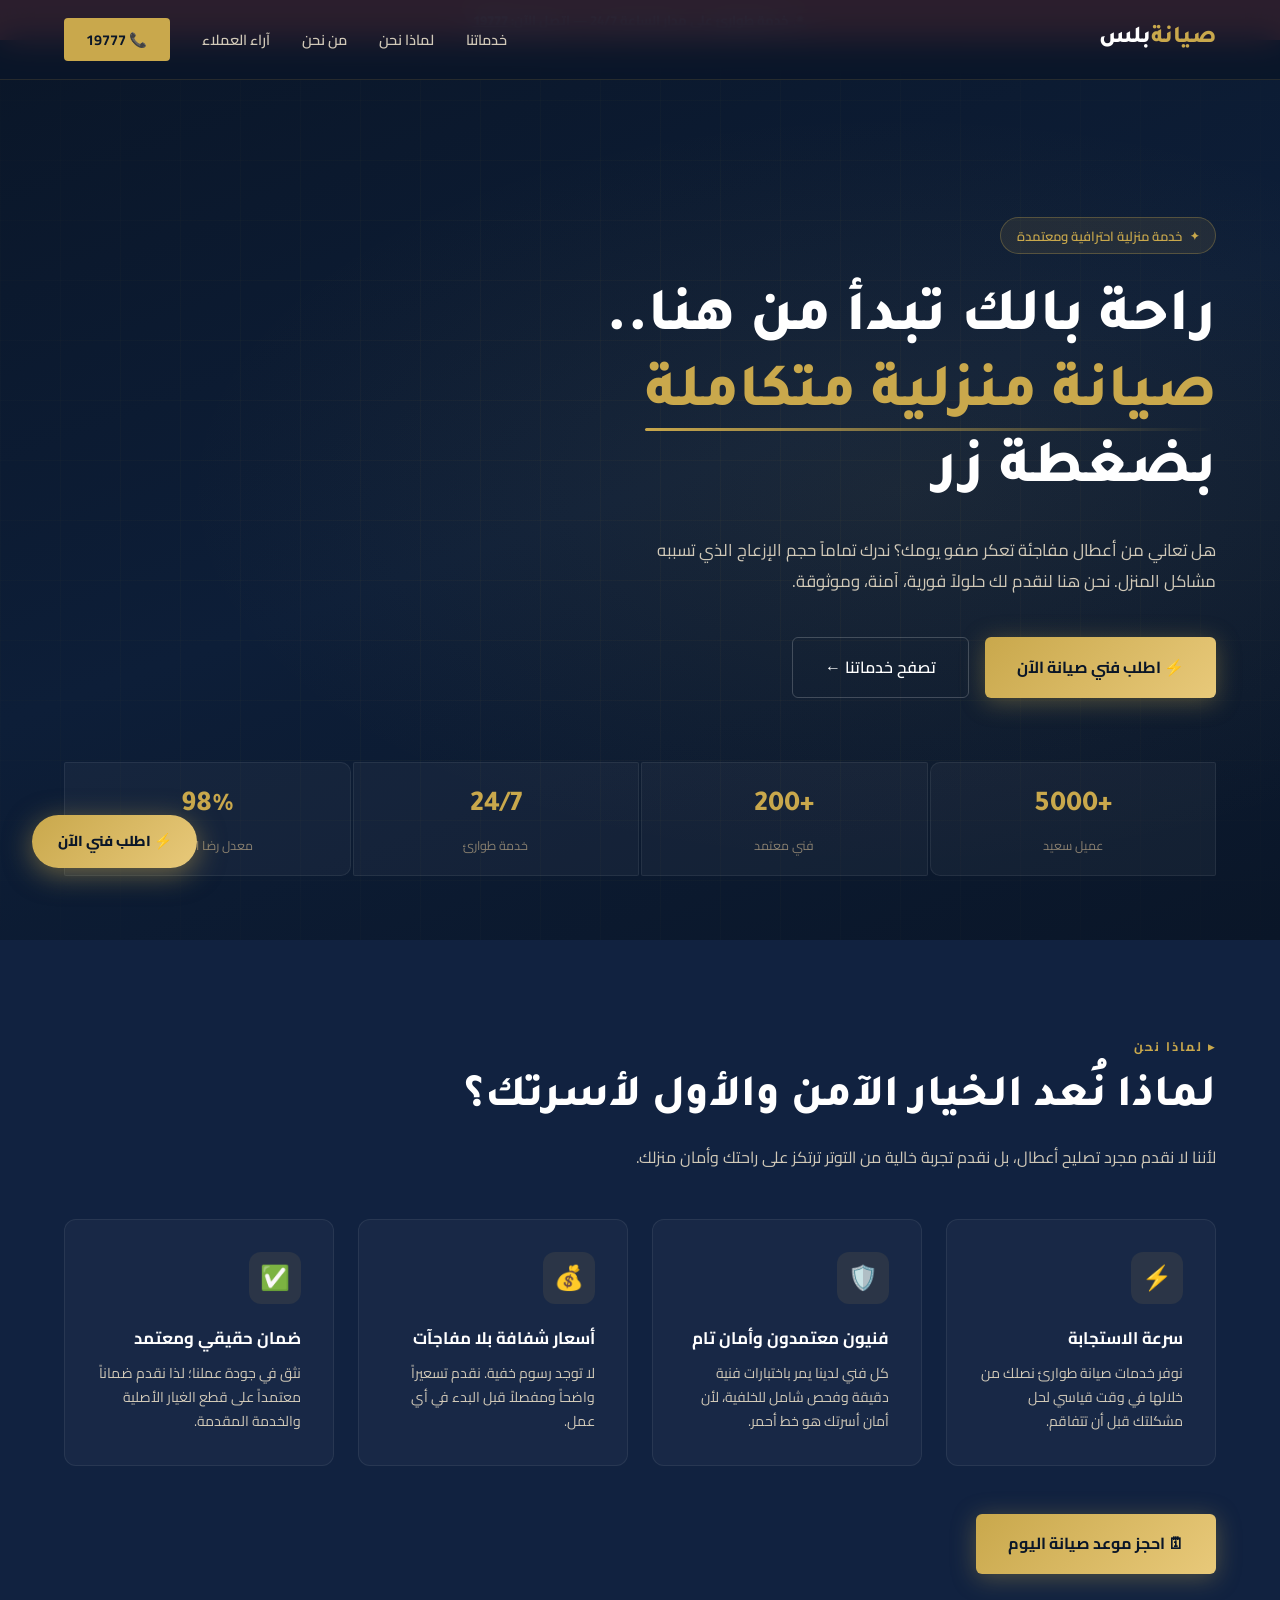
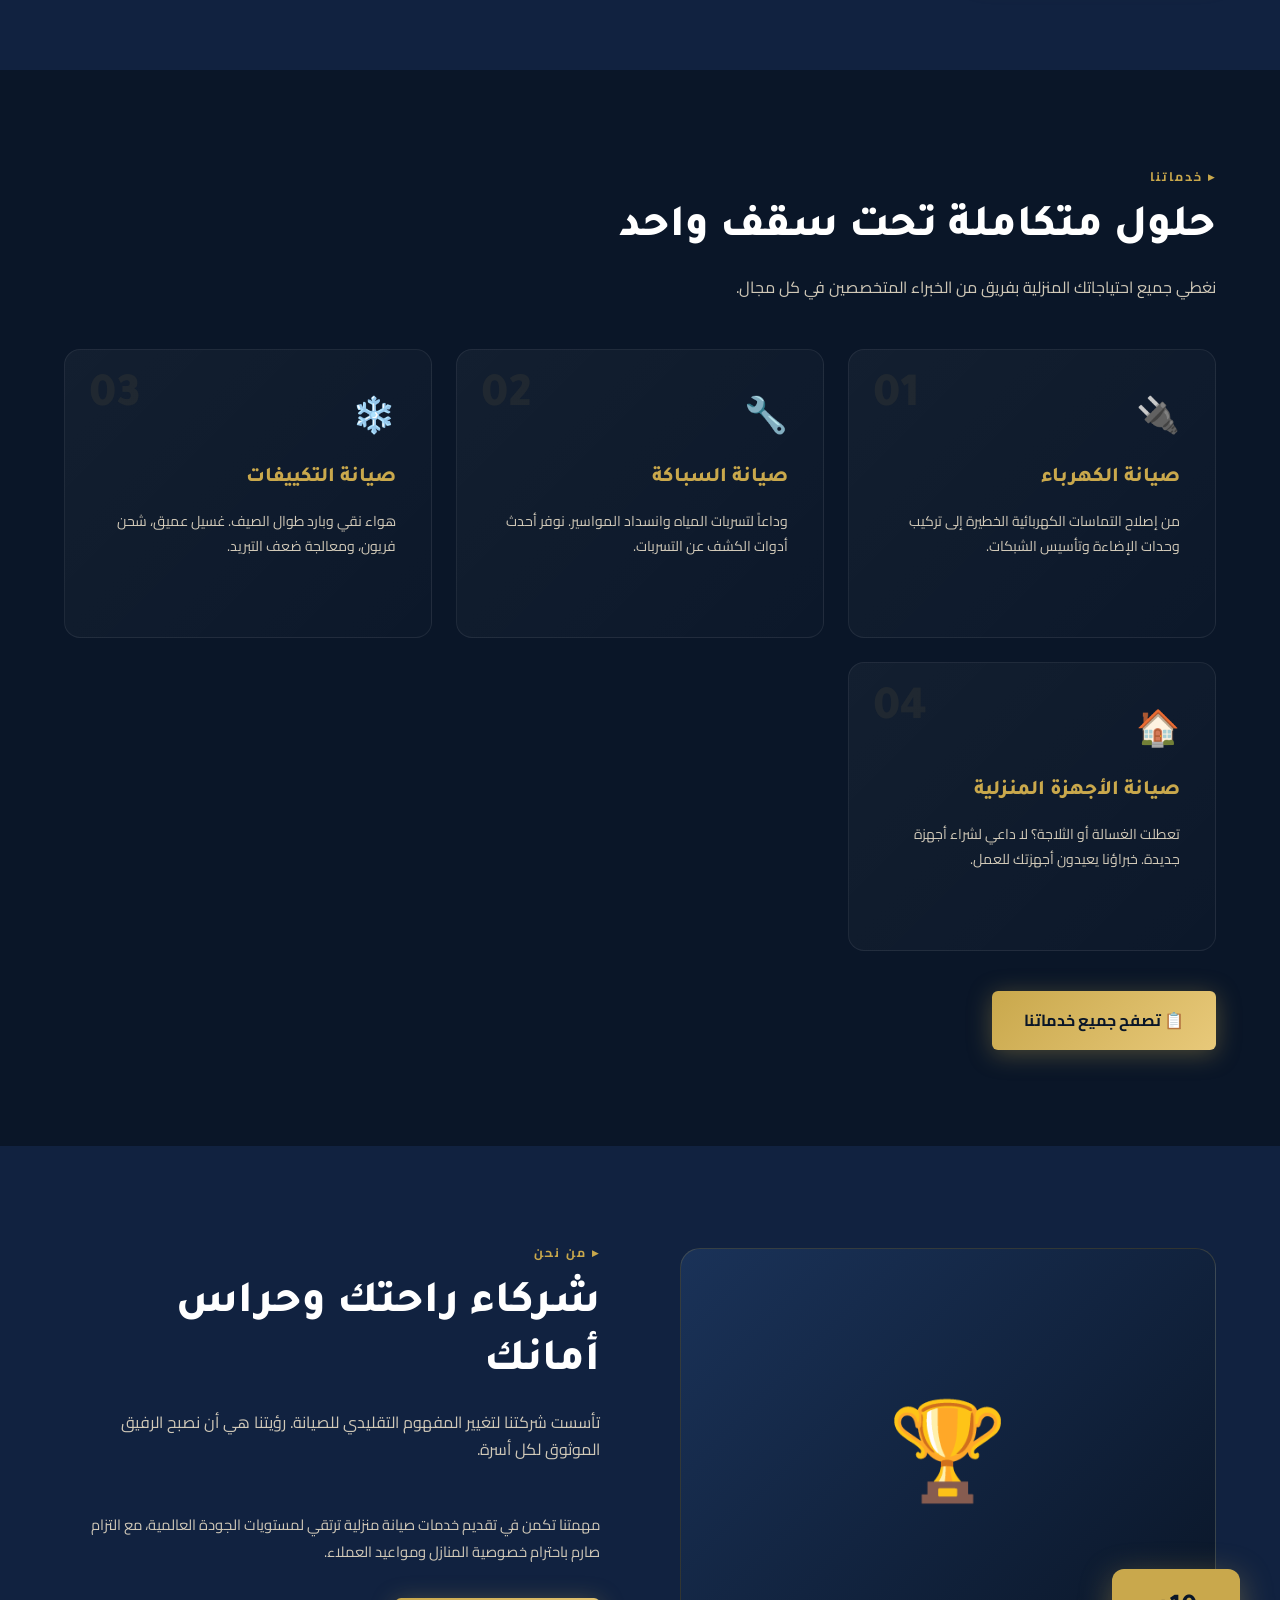
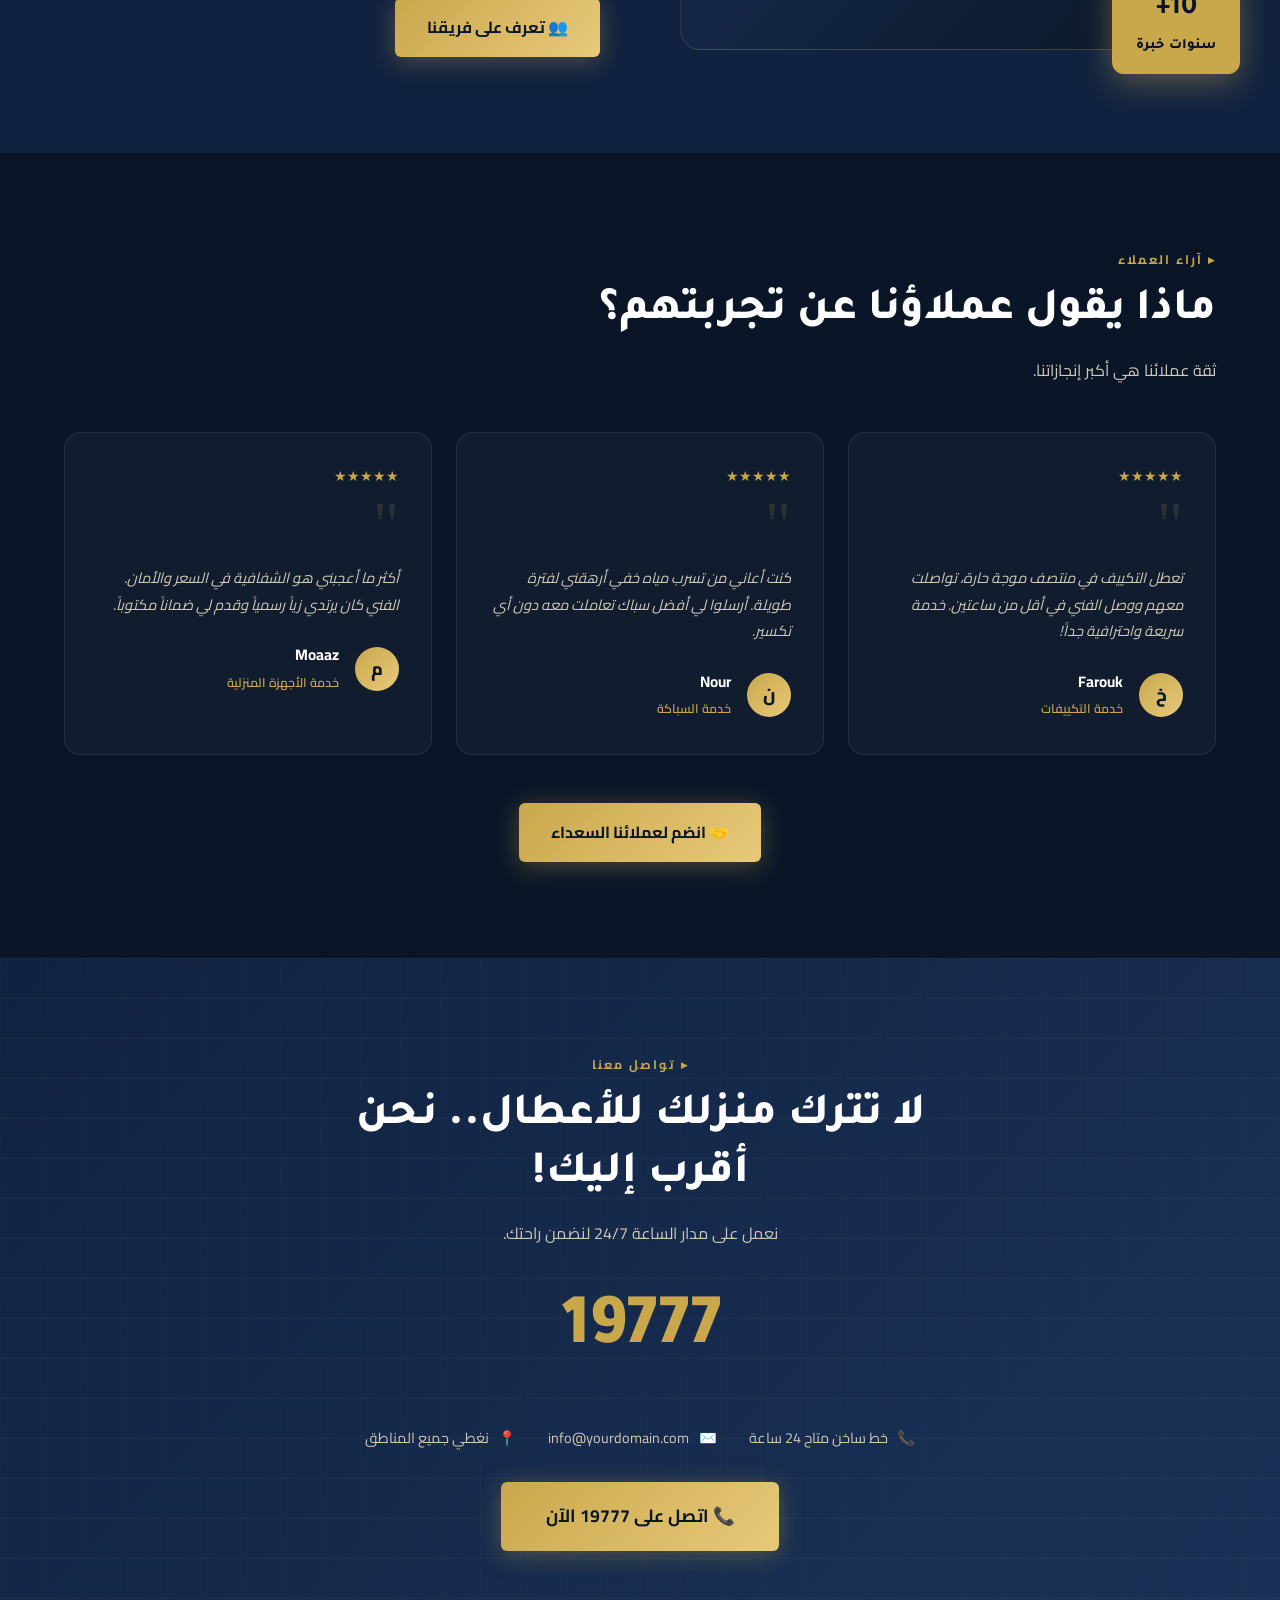
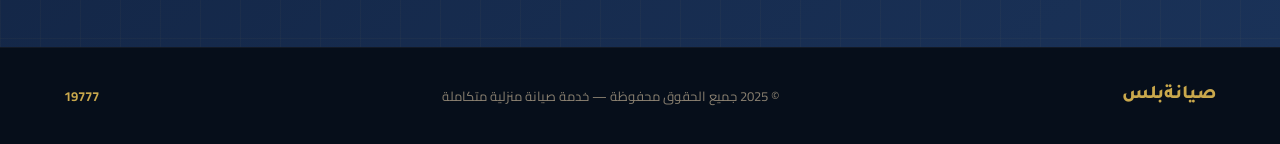
==== index.html @ 4501b855 "Add files via upload" ====
<!DOCTYPE html>
<html lang="ar" dir="rtl">
<head>
  <meta charset="UTF-8" />
  <meta name="viewport" content="width=device-width, initial-scale=1.0" />
  <title>صيانة منزلية متكاملة - راحة بالك تبدأ من هنا</title>
  <meta name="description" content="خدمات صيانة منزلية متكاملة - سباكة، كهرباء، تكييف، أجهزة منزلية." />
  <link rel="preconnect" href="https://fonts.googleapis.com" />
  <link rel="preconnect" href="https://fonts.gstatic.com" crossorigin />
  <link href="https://fonts.googleapis.com/css2?family=Cairo:wght@300;400;600;700;900&family=Tajawal:wght@300;400;500;700;800&display=swap" rel="stylesheet" />
  <link rel="stylesheet" href="style.css" />
</head>
<body>

<div class="emergency-bar">
  🚨 خدمة طوارئ على مدار الساعة 24/7 — اتصل الآن: <a href="tel:19777">19777</a>
</div>

<nav>
  <div class="logo">صيانة<span>بلس</span></div>
  <ul class="nav-links">
    <li><a href="#services">خدماتنا</a></li>
    <li><a href="#why">لماذا نحن</a></li>
    <li><a href="#about">من نحن</a></li>
    <li><a href="#testimonials">آراء العملاء</a></li>
    <li><a href="tel:19777" class="nav-cta">📞 19777</a></li>
  </ul>
</nav>

<section class="hero" id="home">
  <div class="hero-bg"></div>
  <div class="hero-grid"></div>
  <div class="hero-content">
    <div class="hero-badge">خدمة منزلية احترافية ومعتمدة</div>
    <h1>راحة بالك تبدأ من هنا..<br /><em>صيانة منزلية متكاملة</em><br />بضغطة زر</h1>
    <p class="hero-text">هل تعاني من أعطال مفاجئة تعكر صفو يومك؟ ندرك تماماً حجم الإزعاج الذي تسببه مشاكل المنزل. نحن هنا لنقدم لك حلولاً فورية، آمنة، وموثوقة.</p>
    <div class="hero-actions">
      <a href="technicians.html" class="btn-primary">⚡ اطلب فني صيانة الآن</a>
      <a href="#services" class="btn-outline">تصفح خدماتنا ←</a>
    </div>
  </div>
  <div class="hero-stats">
    <div class="stat-card"><div class="stat-num">+5000</div><div class="stat-label">عميل سعيد</div></div>
    <div class="stat-card"><div class="stat-num">+200</div><div class="stat-label">فني معتمد</div></div>
    <div class="stat-card"><div class="stat-num">24/7</div><div class="stat-label">خدمة طوارئ</div></div>
    <div class="stat-card"><div class="stat-num">98%</div><div class="stat-label">معدل رضا العملاء</div></div>
  </div>
</section>

<section class="why-section" id="why">
  <div class="section-tag">▸ لماذا نحن</div>
  <h2>لماذا نُعد الخيار الآمن والأول لأسرتك؟</h2>
  <p class="section-intro">لأننا لا نقدم مجرد تصليح أعطال، بل نقدم تجربة خالية من التوتر ترتكز على راحتك وأمان منزلك.</p>
  <div class="why-grid reveal">
    <div class="why-card"><div class="why-icon">⚡</div><h3>سرعة الاستجابة</h3><p>نوفر خدمات صيانة طوارئ نصلك من خلالها في وقت قياسي لحل مشكلتك قبل أن تتفاقم.</p></div>
    <div class="why-card"><div class="why-icon">🛡️</div><h3>فنيون معتمدون وأمان تام</h3><p>كل فني لدينا يمر باختبارات فنية دقيقة وفحص شامل للخلفية، لأن أمان أسرتك هو خط أحمر.</p></div>
    <div class="why-card"><div class="why-icon">💰</div><h3>أسعار شفافة بلا مفاجآت</h3><p>لا توجد رسوم خفية. نقدم تسعيراً واضحاً ومفصلاً قبل البدء في أي عمل.</p></div>
    <div class="why-card"><div class="why-icon">✅</div><h3>ضمان حقيقي ومعتمد</h3><p>نثق في جودة عملنا؛ لذا نقدم ضماناً معتمداً على قطع الغيار الأصلية والخدمة المقدمة.</p></div>
  </div>
  <div class="why-cta">
    <a href="technicians.html" class="btn-primary">🗓 احجز موعد صيانة اليوم</a>
  </div>
</section>

<section class="services-section" id="services">
  <div class="section-tag">▸ خدماتنا</div>
  <h2>حلول متكاملة تحت سقف واحد</h2>
  <p class="section-intro">نغطي جميع احتياجاتك المنزلية بفريق من الخبراء المتخصصين في كل مجال.</p>
  <div class="services-grid reveal">
    <div class="service-card">
      <span class="service-num">01</span><span class="service-icon">🔌</span>
      <h3>صيانة الكهرباء</h3>
      <p>من إصلاح التماسات الكهربائية الخطيرة إلى تركيب وحدات الإضاءة وتأسيس الشبكات.</p>
      <a href="technicians.html" class="learn-more">اطلب الخدمة ←</a>
    </div>
    <div class="service-card">
      <span class="service-num">02</span><span class="service-icon">🔧</span>
      <h3>صيانة السباكة</h3>
      <p>وداعاً لتسربات المياه وانسداد المواسير. نوفر أحدث أدوات الكشف عن التسربات.</p>
      <a href="technicians.html" class="learn-more">اطلب الخدمة ←</a>
    </div>
    <div class="service-card">
      <span class="service-num">03</span><span class="service-icon">❄️</span>
      <h3>صيانة التكييفات</h3>
      <p>هواء نقي وبارد طوال الصيف. غسيل عميق، شحن فريون، ومعالجة ضعف التبريد.</p>
      <a href="technicians.html" class="learn-more">اطلب الخدمة ←</a>
    </div>
    <div class="service-card">
      <span class="service-num">04</span><span class="service-icon">🏠</span>
      <h3>صيانة الأجهزة المنزلية</h3>
      <p>تعطلت الغسالة أو الثلاجة؟ لا داعي لشراء أجهزة جديدة. خبراؤنا يعيدون أجهزتك للعمل.</p>
      <a href="technicians.html" class="learn-more">اطلب الخدمة ←</a>
    </div>
  </div>
  <div style="margin-top:2.5rem;">
    <a href="technicians.html" class="btn-primary">📋 تصفح جميع خدماتنا</a>
  </div>
</section>

<section class="about-section" id="about">
  <div class="about-visual reveal">
    <div class="about-img-box">🏆</div>
    <div class="about-badge-float"><strong>10+</strong> سنوات خبرة</div>
  </div>
  <div>
    <div class="section-tag">▸ من نحن</div>
    <h2>شركاء راحتك وحراس أمانك</h2>
    <p class="section-intro">تأسست شركتنا لتغيير المفهوم التقليدي للصيانة. رؤيتنا هي أن نصبح الرفيق الموثوق لكل أسرة.</p>
    <p style="color:var(--text-body);font-size:.92rem;line-height:1.85;margin-bottom:2rem;">مهمتنا تكمن في تقديم خدمات صيانة منزلية ترتقي لمستويات الجودة العالمية، مع التزام صارم باحترام خصوصية المنازل ومواعيد العملاء.</p>
    <a href="technicians.html" class="btn-primary">👥 تعرف على فريقنا</a>
  </div>
</section>

<section class="testimonials-section" id="testimonials">
  <div class="section-tag">▸ آراء العملاء</div>
  <h2>ماذا يقول عملاؤنا عن تجربتهم؟</h2>
  <p class="section-intro">ثقة عملائنا هي أكبر إنجازاتنا.</p>
  <div class="testimonials-grid reveal">
    <div class="testimonial-card">
      <div class="stars">★★★★★</div><div class="quote-mark">"</div>
      <p>تعطل التكييف في منتصف موجة حارة، تواصلت معهم ووصل الفني في أقل من ساعتين. خدمة سريعة واحترافية جداً!</p>
      <div class="testimonial-author"><div class="author-avatar">خ</div><div class="author-info"><h4>Farouk</h4><span>خدمة التكييفات</span></div></div>
    </div>
    <div class="testimonial-card">
      <div class="stars">★★★★★</div><div class="quote-mark">"</div>
      <p>كنت أعاني من تسرب مياه خفي أرهقني لفترة طويلة. أرسلوا لي أفضل سباك تعاملت معه دون أي تكسير.</p>
      <div class="testimonial-author"><div class="author-avatar">ن</div><div class="author-info"><h4>Nour</h4><span>خدمة السباكة</span></div></div>
    </div>
    <div class="testimonial-card">
      <div class="stars">★★★★★</div><div class="quote-mark">"</div>
      <p>أكثر ما أعجبني هو الشفافية في السعر والأمان. الفني كان يرتدي زياً رسمياً وقدم لي ضماناً مكتوباً.</p>
      <div class="testimonial-author"><div class="author-avatar">م</div><div class="author-info"><h4>Moaaz</h4><span>خدمة الأجهزة المنزلية</span></div></div>
    </div>
  </div>
  <div style="margin-top:3rem;text-align:center;">
    <a href="technicians.html" class="btn-primary">🤝 انضم لعملائنا السعداء</a>
  </div>
</section>

<section class="contact-section" id="contact">
  <div class="contact-inner">
    <div class="section-tag" style="text-align:center;">▸ تواصل معنا</div>
    <h2>لا تترك منزلك للأعطال.. نحن أقرب إليك!</h2>
    <p class="section-intro" style="margin:0 auto 1rem;text-align:center;">نعمل على مدار الساعة 24/7 لنضمن راحتك.</p>
    <a href="tel:19777" class="contact-num">19777</a>
    <div class="contact-info">
      <div class="contact-item"><span>📞</span><span>خط ساخن متاح 24 ساعة</span></div>
      <div class="contact-item"><span>✉️</span><span>info@yourdomain.com</span></div>
      <div class="contact-item"><span>📍</span><span>نغطي جميع المناطق</span></div>
    </div>
    <a href="tel:19777" class="btn-primary" style="font-size:1.1rem;padding:1.2rem 2.8rem;">📞 اتصل على 19777 الآن</a>
  </div>
</section>

<footer>
  <div class="footer-logo">صيانةبلس</div>
  <p>© 2025 جميع الحقوق محفوظة — خدمة صيانة منزلية متكاملة</p>
  <p style="color:var(--gold);font-weight:700;">19777</p>
</footer>

<a href="technicians.html" class="floating-cta">⚡ اطلب فني الآن</a>

<script src="script.js"></script>
</body>
</html>
---- style.css ----
*, *::before, *::after { box-sizing: border-box; margin: 0; padding: 0; }

:root {
  --navy: #0a1628;
  --navy-mid: #112240;
  --navy-light: #1a3258;
  --gold: #c9a84c;
  --gold-light: #e8c97a;
  --white: #ffffff;
  --text-body: #d1c9b8;
  --text-muted: #8a8070;
  --danger: #e8534a;
}

html { scroll-behavior: smooth; }

body {
  font-family: 'Cairo', sans-serif;
  background: var(--navy);
  color: var(--white);
  overflow-x: hidden;
  line-height: 1.7;
}

/* ── EMERGENCY BAR ── */
.emergency-bar {
  background: var(--danger);
  text-align: center;
  padding: 0.55rem 1rem;
  font-size: 0.82rem;
  font-weight: 700;
  color: var(--white);
}
.emergency-bar a { color: var(--white); font-weight: 900; }

/* ── NAVBAR ── */
nav {
  position: fixed; top: 0; right: 0; left: 0; z-index: 100;
  display: flex; align-items: center; justify-content: space-between;
  padding: 1.2rem 5%;
  background: rgba(10,22,40,0.85);
  backdrop-filter: blur(16px);
  border-bottom: 1px solid rgba(201,168,76,0.15);
}
.logo { font-family: 'Tajawal', sans-serif; font-size: 1.5rem; font-weight: 800; color: var(--gold); }
.logo span { color: var(--white); }
.nav-links { display: flex; gap: 2rem; list-style: none; }
.nav-links a { color: var(--text-body); text-decoration: none; font-size: 0.9rem; font-weight: 600; transition: color 0.3s; }
.nav-links a:hover { color: var(--gold); }
.nav-cta { background: var(--gold); color: var(--navy) !important; padding: 0.5rem 1.4rem; border-radius: 4px; font-weight: 700 !important; }
.nav-cta:hover { background: var(--gold-light) !important; }

/* ── HERO ── */
.hero {
  min-height: 100vh;
  display: flex; align-items: center;
  position: relative;
  padding: 8rem 5% 12rem;
  overflow: hidden;
}
.hero-bg {
  position: absolute; inset: 0;
  background: radial-gradient(ellipse 80% 60% at 70% 50%, rgba(201,168,76,0.08) 0%, transparent 70%),
              linear-gradient(160deg, #0a1628 0%, #0d1e38 50%, #0a1628 100%);
}
.hero-grid {
  position: absolute; inset: 0;
  background-image: linear-gradient(rgba(201,168,76,0.04) 1px, transparent 1px),
                    linear-gradient(90deg, rgba(201,168,76,0.04) 1px, transparent 1px);
  background-size: 60px 60px;
  mask-image: radial-gradient(ellipse 80% 80% at 50% 50%, black 30%, transparent 100%);
}
.hero-content { position: relative; z-index: 2; max-width: 700px; }
.hero-badge {
  display: inline-flex; align-items: center; gap: 0.5rem;
  background: rgba(201,168,76,0.1); border: 1px solid rgba(201,168,76,0.3);
  border-radius: 100px; padding: 0.4rem 1rem;
  font-size: 0.82rem; color: var(--gold); font-weight: 600;
  margin-bottom: 1.8rem; animation: fadeUp 0.6s ease both;
}
.hero-badge::before { content: '✦'; font-size: 0.7rem; }
h1 {
  font-family: 'Tajawal', sans-serif;
  font-size: clamp(2.2rem, 5vw, 3.8rem);
  font-weight: 800; line-height: 1.25;
  margin-bottom: 1.5rem;
  animation: fadeUp 0.6s 0.1s ease both;
}
h1 em { font-style: normal; color: var(--gold); position: relative; }
h1 em::after {
  content: ''; position: absolute; bottom: -4px; right: 0; left: 0;
  height: 3px; background: linear-gradient(90deg, var(--gold), transparent); border-radius: 2px;
}
.hero-text {
  font-size: 1.05rem; color: var(--text-body); line-height: 1.85;
  max-width: 580px; margin-bottom: 2.5rem;
  animation: fadeUp 0.6s 0.2s ease both;
}
.hero-actions { display: flex; gap: 1rem; flex-wrap: wrap; animation: fadeUp 0.6s 0.3s ease both; }

/* ── BUTTONS ── */
.btn-primary {
  background: linear-gradient(135deg, var(--gold), var(--gold-light));
  color: var(--navy); border: none; border-radius: 6px;
  padding: 1rem 2rem; font-family: 'Cairo', sans-serif;
  font-size: 1rem; font-weight: 700; cursor: pointer; text-decoration: none;
  display: inline-flex; align-items: center; gap: 0.5rem;
  transition: transform 0.25s, box-shadow 0.25s;
  box-shadow: 0 4px 24px rgba(201,168,76,0.35);
}
.btn-primary:hover { transform: translateY(-3px); box-shadow: 0 8px 32px rgba(201,168,76,0.5); }
.btn-outline {
  background: transparent; color: var(--white);
  border: 1px solid rgba(255,255,255,0.2); border-radius: 6px;
  padding: 1rem 2rem; font-family: 'Cairo', sans-serif;
  font-size: 1rem; font-weight: 600; cursor: pointer; text-decoration: none;
  display: inline-flex; align-items: center; gap: 0.5rem;
  transition: border-color 0.25s, background 0.25s;
}
.btn-outline:hover { border-color: var(--gold); background: rgba(201,168,76,0.08); }

/* ── HERO STATS ── */
.hero-stats {
  position: absolute; bottom: 4rem; left: 5%; right: 5%;
  display: flex; gap: 2px; z-index: 2;
  animation: fadeUp 0.6s 0.5s ease both;
}
.stat-card {
  flex: 1; padding: 1.2rem 1.5rem;
  background: rgba(255,255,255,0.04);
  border: 1px solid rgba(255,255,255,0.07);
  border-radius: 2px; text-align: center;
}
.stat-card:first-child { border-radius: 10px 2px 2px 10px; }
.stat-card:last-child  { border-radius: 2px 10px 10px 2px; }
.stat-num { font-family: 'Tajawal', sans-serif; font-size: 1.8rem; font-weight: 800; color: var(--gold); }
.stat-label { font-size: 0.78rem; color: var(--text-muted); margin-top: 0.2rem; }

/* ── SECTIONS BASE ── */
section { padding: 6rem 5%; }
.section-tag { font-size: 0.78rem; letter-spacing: 2px; text-transform: uppercase; color: var(--gold); font-weight: 700; margin-bottom: 0.8rem; }
h2 { font-family: 'Tajawal', sans-serif; font-size: clamp(1.8rem, 3.5vw, 2.8rem); font-weight: 800; line-height: 1.3; margin-bottom: 1rem; }
.section-intro { color: var(--text-body); font-size: 1rem; max-width: 600px; margin-bottom: 3rem; }

/* ── WHY US ── */
.why-section { background: var(--navy-mid); }
.why-grid { display: grid; grid-template-columns: repeat(auto-fit, minmax(260px, 1fr)); gap: 1.5rem; margin-top: 3rem; }
.why-card {
  background: rgba(255,255,255,0.03); border: 1px solid rgba(255,255,255,0.07);
  border-radius: 12px; padding: 2rem; position: relative; overflow: hidden;
  transition: border-color 0.3s, transform 0.3s;
}
.why-card::before { content: ''; position: absolute; top: 0; right: 0; width: 3px; height: 0; background: var(--gold); transition: height 0.4s ease; }
.why-card:hover { border-color: rgba(201,168,76,0.3); transform: translateY(-4px); }
.why-card:hover::before { height: 100%; }
.why-icon { width: 52px; height: 52px; background: rgba(201,168,76,0.1); border-radius: 12px; display: flex; align-items: center; justify-content: center; font-size: 1.5rem; margin-bottom: 1.2rem; }
.why-card h3 { font-size: 1.05rem; font-weight: 700; margin-bottom: 0.6rem; }
.why-card p { font-size: 0.88rem; color: var(--text-body); line-height: 1.7; }
.why-cta { margin-top: 3rem; }

/* ── SERVICES ── */
.services-section { background: var(--navy); }
.services-grid { display: grid; grid-template-columns: repeat(auto-fit, minmax(280px, 1fr)); gap: 1.5rem; margin-top: 3rem; }
.service-card {
  background: linear-gradient(135deg, rgba(255,255,255,0.04), rgba(255,255,255,0.01));
  border: 1px solid rgba(255,255,255,0.07); border-radius: 16px; padding: 2.2rem;
  position: relative; overflow: hidden; transition: transform 0.3s, box-shadow 0.3s;
}
.service-card:hover { transform: translateY(-6px); box-shadow: 0 20px 60px rgba(0,0,0,0.4); }
.service-num { position: absolute; top: 1.5rem; left: 1.5rem; font-family: 'Tajawal', sans-serif; font-size: 3rem; font-weight: 900; color: rgba(201,168,76,0.08); line-height: 1; }
.service-icon { font-size: 2.2rem; margin-bottom: 1rem; display: block; }
.service-card h3 { font-family: 'Tajawal', sans-serif; font-size: 1.3rem; font-weight: 800; color: var(--gold); margin-bottom: 0.8rem; }
.service-card p { font-size: 0.88rem; color: var(--text-body); line-height: 1.75; }
.learn-more { display: inline-flex; align-items: center; gap: 0.3rem; margin-top: 1.2rem; font-size: 0.82rem; color: var(--gold); font-weight: 700; text-decoration: none; opacity: 0; transform: translateX(10px); transition: opacity 0.3s, transform 0.3s; }
.service-card:hover .learn-more { opacity: 1; transform: translateX(0); }

/* ── ABOUT ── */
.about-section { background: var(--navy-mid); display: grid; grid-template-columns: 1fr 1fr; gap: 5rem; align-items: center; }
.about-visual { position: relative; }
.about-img-box { width: 100%; aspect-ratio: 4/3; background: linear-gradient(135deg, var(--navy-light), var(--navy)); border-radius: 20px; border: 1px solid rgba(201,168,76,0.2); display: flex; align-items: center; justify-content: center; font-size: 6rem; position: relative; overflow: hidden; }
.about-badge-float { position: absolute; bottom: -1.5rem; right: -1.5rem; background: var(--gold); color: var(--navy); border-radius: 12px; padding: 1rem 1.5rem; font-family: 'Tajawal', sans-serif; font-size: 0.9rem; font-weight: 800; box-shadow: 0 8px 32px rgba(201,168,76,0.4); text-align: center; }
.about-badge-float strong { font-size: 1.8rem; display: block; }

/* ── TESTIMONIALS ── */
.testimonials-section { background: var(--navy); }
.testimonials-grid { display: grid; grid-template-columns: repeat(auto-fit, minmax(300px, 1fr)); gap: 1.5rem; margin-top: 3rem; }
.testimonial-card { background: rgba(255,255,255,0.03); border: 1px solid rgba(255,255,255,0.08); border-radius: 16px; padding: 2rem; transition: border-color 0.3s; }
.testimonial-card:hover { border-color: rgba(201,168,76,0.25); }
.quote-mark { font-size: 4rem; line-height: 1; color: rgba(201,168,76,0.15); font-family: Georgia, serif; margin-bottom: 0.5rem; }
.testimonial-card p { font-size: 0.92rem; color: var(--text-body); line-height: 1.8; margin-bottom: 1.5rem; font-style: italic; }
.testimonial-author { display: flex; align-items: center; gap: 1rem; }
.author-avatar { width: 44px; height: 44px; background: linear-gradient(135deg, var(--gold), var(--gold-light)); border-radius: 50%; display: flex; align-items: center; justify-content: center; font-weight: 800; font-size: 1.1rem; color: var(--navy); flex-shrink: 0; }
.author-info h4 { font-size: 0.95rem; font-weight: 700; }
.author-info span { font-size: 0.78rem; color: var(--gold); font-weight: 600; }
.stars { color: var(--gold); font-size: 0.85rem; margin-bottom: 0.3rem; }

/* ── CONTACT ── */
.contact-section { background: linear-gradient(135deg, var(--navy-mid), var(--navy-light)); text-align: center; position: relative; overflow: hidden; }
.contact-section::before { content: ''; position: absolute; inset: 0; background-image: linear-gradient(rgba(201,168,76,0.04) 1px, transparent 1px), linear-gradient(90deg, rgba(201,168,76,0.04) 1px, transparent 1px); background-size: 40px 40px; }
.contact-inner { position: relative; z-index: 2; max-width: 680px; margin: 0 auto; }
.contact-num { font-family: 'Tajawal', sans-serif; font-size: clamp(2.5rem, 6vw, 4.5rem); font-weight: 900; color: var(--gold); letter-spacing: -2px; display: block; margin: 1.5rem 0; text-decoration: none; }
.contact-info { display: flex; justify-content: center; flex-wrap: wrap; gap: 2rem; margin: 2rem 0; }
.contact-item { display: flex; align-items: center; gap: 0.6rem; color: var(--text-body); font-size: 0.9rem; }

/* ── FOOTER ── */
footer { background: #060e1a; padding: 2rem 5%; display: flex; align-items: center; justify-content: space-between; flex-wrap: wrap; gap: 1rem; border-top: 1px solid rgba(255,255,255,0.05); }
footer p { font-size: 0.82rem; color: var(--text-muted); }
.footer-logo { font-family: 'Tajawal', sans-serif; font-size: 1.2rem; font-weight: 800; color: var(--gold); }

/* ── FLOATING CTA ── */
.floating-cta {
  position: fixed; bottom: 2rem; left: 2rem; z-index: 99;
  background: linear-gradient(135deg, var(--gold), var(--gold-light));
  color: var(--navy); border: none; border-radius: 50px;
  padding: 0.9rem 1.6rem; font-family: 'Cairo', sans-serif;
  font-size: 0.9rem; font-weight: 800; text-decoration: none;
  display: flex; align-items: center; gap: 0.5rem;
  box-shadow: 0 6px 28px rgba(201,168,76,0.5);
  animation: pulse 2.5s ease-in-out infinite;
}
@keyframes pulse {
  0%, 100% { box-shadow: 0 6px 28px rgba(201,168,76,0.5); }
  50%       { box-shadow: 0 6px 40px rgba(201,168,76,0.8); }
}

/* ── ANIMATIONS ── */
@keyframes fadeUp {
  from { opacity: 0; transform: translateY(24px); }
  to   { opacity: 1; transform: translateY(0); }
}
.reveal { opacity: 0; transform: translateY(30px); transition: opacity 0.7s ease, transform 0.7s ease; }
.reveal.visible { opacity: 1; transform: translateY(0); }

/* ── RESPONSIVE ── */
@media (max-width: 900px) {
  .about-section { grid-template-columns: 1fr; }
  .about-visual { order: -1; }
}
@media (max-width: 768px) {
  .nav-links { display: none; }
  .hero-stats { position: relative; bottom: auto; left: auto; right: auto; margin-top: 3rem; }
  .hero { min-height: auto; padding-bottom: 3rem; }
  footer { justify-content: center; text-align: center; }
}
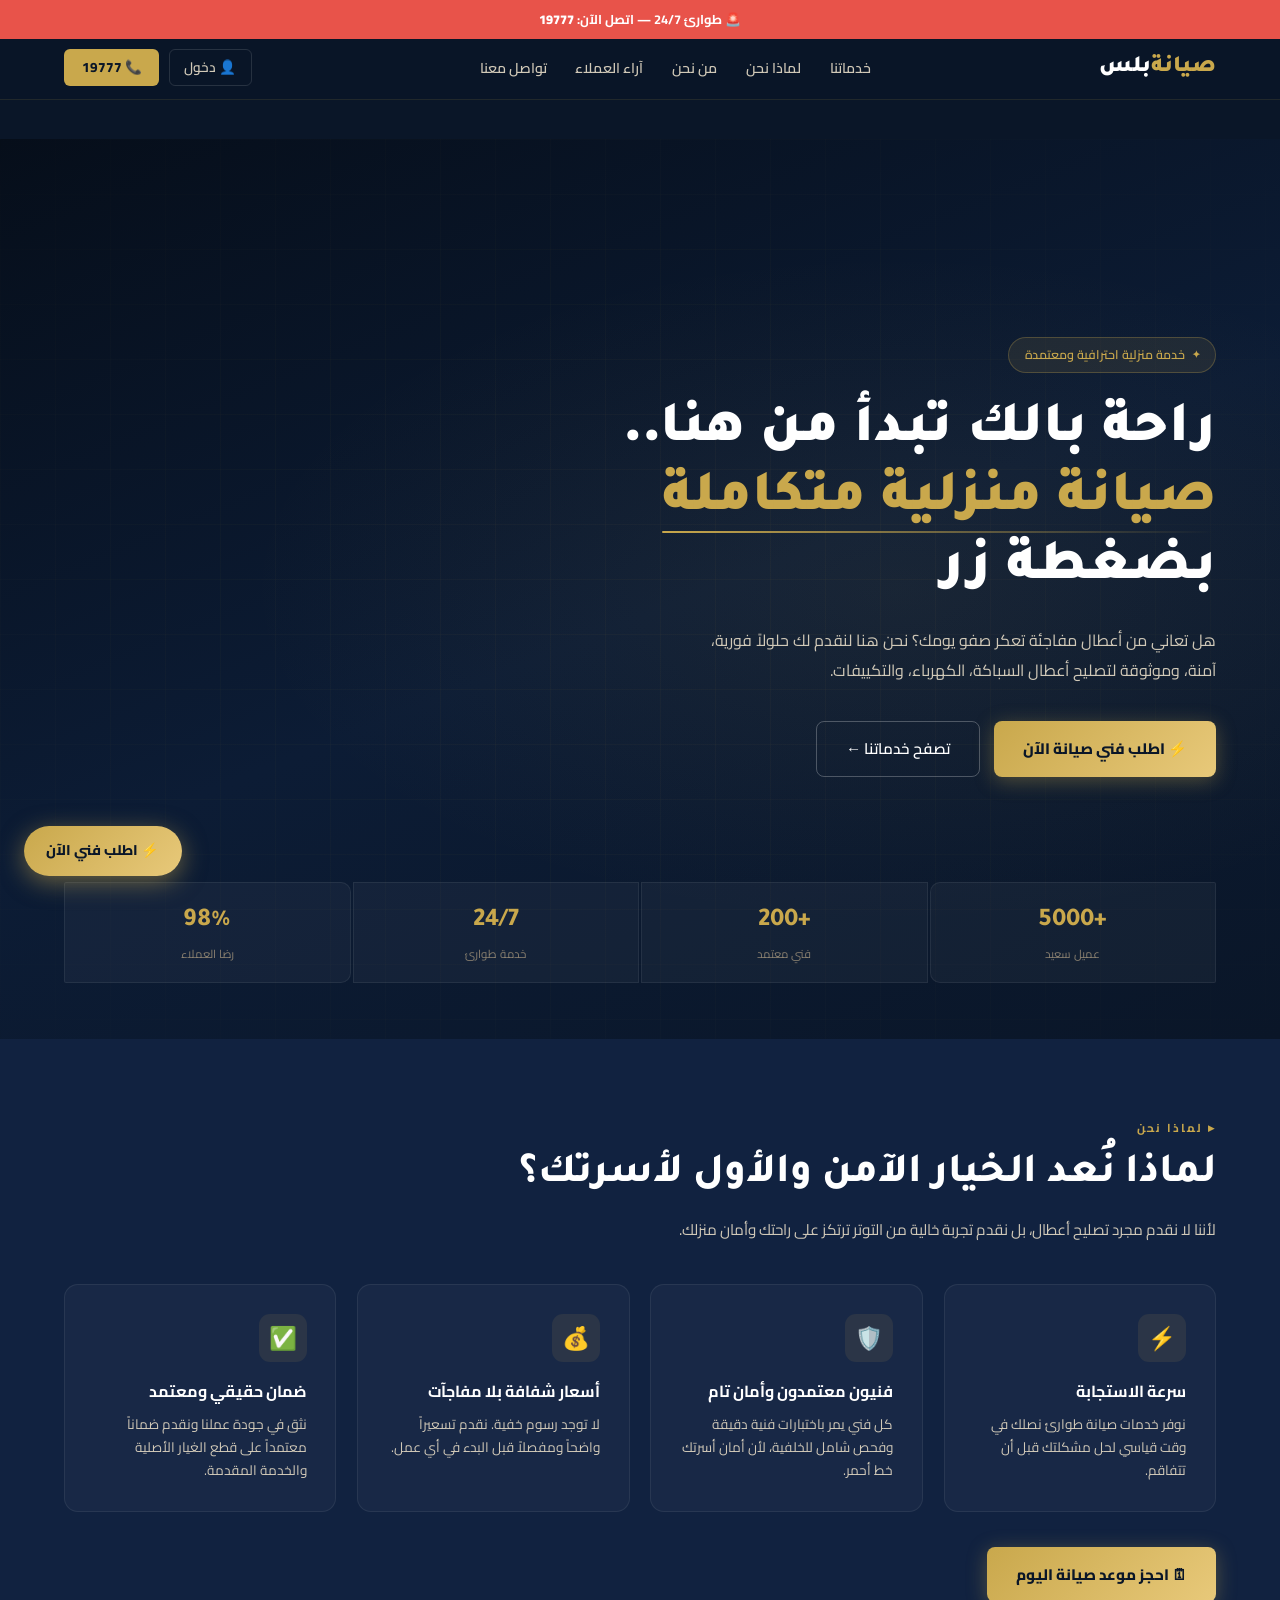
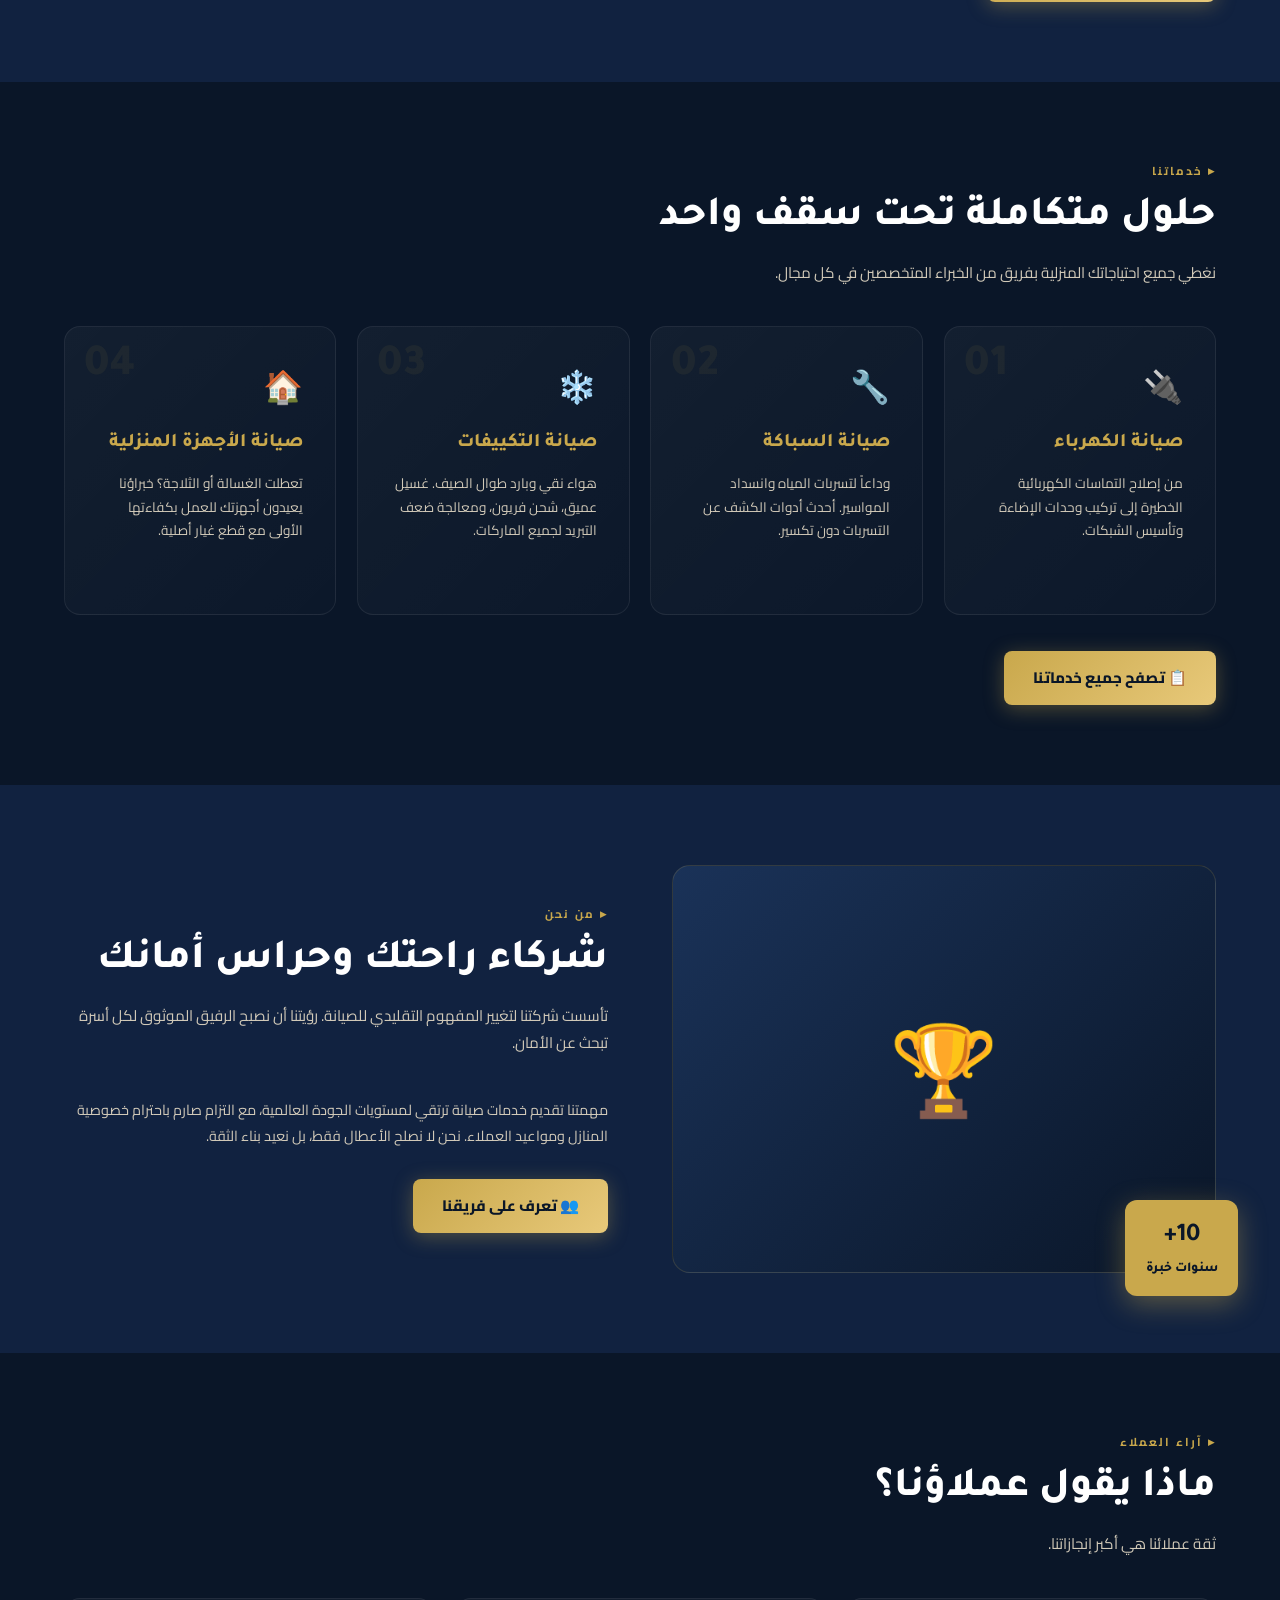
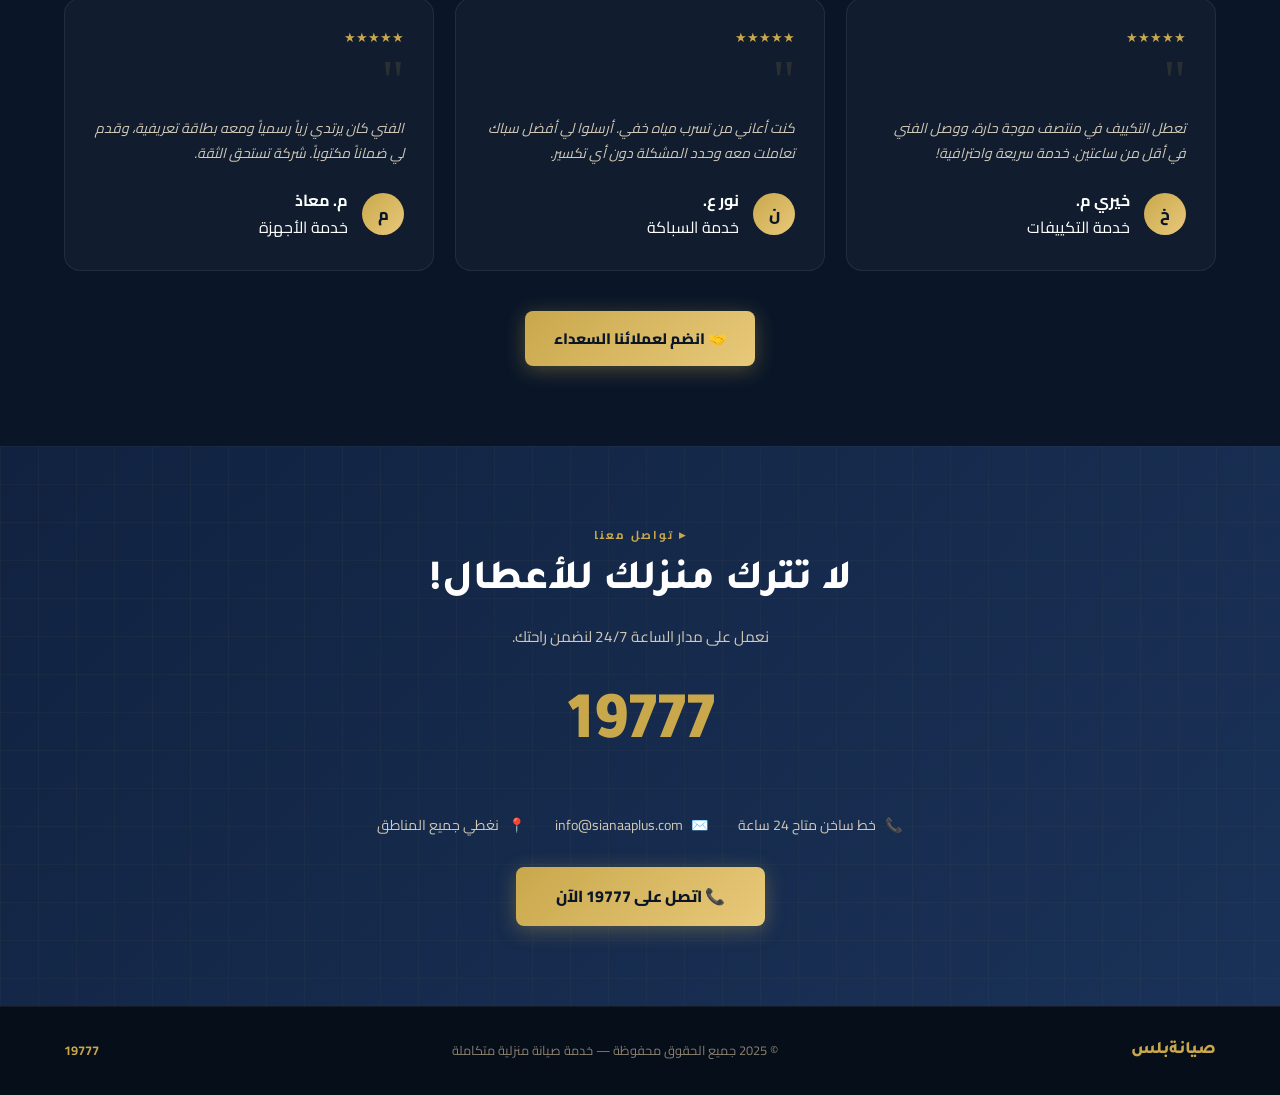
==== commit ac3dfc29: "Add files via upload" ====
--- a/index.html
+++ b/index.html
@@ -1,165 +1,271 @@
 <!DOCTYPE html>
 <html lang="ar" dir="rtl">
 <head>
-  <meta charset="UTF-8" />
-  <meta name="viewport" content="width=device-width, initial-scale=1.0" />
-  <title>صيانة منزلية متكاملة - راحة بالك تبدأ من هنا</title>
-  <meta name="description" content="خدمات صيانة منزلية متكاملة - سباكة، كهرباء، تكييف، أجهزة منزلية." />
-  <link rel="preconnect" href="https://fonts.googleapis.com" />
-  <link rel="preconnect" href="https://fonts.gstatic.com" crossorigin />
-  <link href="https://fonts.googleapis.com/css2?family=Cairo:wght@300;400;600;700;900&family=Tajawal:wght@300;400;500;700;800&display=swap" rel="stylesheet" />
-  <link rel="stylesheet" href="style.css" />
+<meta charset="UTF-8"/>
+<meta name="viewport" content="width=device-width,initial-scale=1.0"/>
+<title>صيانةبلس — خدمات صيانة منزلية متكاملة</title>
+<meta name="description" content="خدمات صيانة منزلية متكاملة. سباكة، كهرباء، تكييف، أجهزة منزلية. فنيون معتمدون، أسعار شفافة، ضمان حقيقي."/>
+<link href="https://fonts.googleapis.com/css2?family=Cairo:wght@300;400;600;700;900&family=Tajawal:wght@300;400;500;700;800;900&display=swap" rel="stylesheet"/>
+<link rel="stylesheet" href="shared.css"/>
+<style>
+/* ── HERO ── */
+.hero{min-height:100vh;display:flex;align-items:center;position:relative;padding:7rem 5% 11rem;overflow:hidden}
+.hero-bg{position:absolute;inset:0;background:radial-gradient(ellipse 75% 55% at 70% 50%,rgba(201,168,76,.07),transparent 68%),linear-gradient(158deg,#060e1a,#0c1c35 52%,#0a1628)}
+.hero-dots{position:absolute;inset:0;background-image:linear-gradient(rgba(201,168,76,.04) 1px,transparent 1px),linear-gradient(90deg,rgba(201,168,76,.04) 1px,transparent 1px);background-size:55px 55px;mask-image:radial-gradient(ellipse 80% 80% at 50% 50%,black 25%,transparent 100%)}
+.hero-content{position:relative;z-index:2;max-width:660px}
+.hero-badge{display:inline-flex;align-items:center;gap:.45rem;background:rgba(201,168,76,.1);border:1px solid rgba(201,168,76,.28);border-radius:100px;padding:.38rem .95rem;font-size:.78rem;color:var(--gold);font-weight:600;margin-bottom:1.6rem;animation:fadeUp .6s ease both}
+.hero-badge::before{content:'✦';font-size:.65rem}
+.hero h1{font-family:'Tajawal',sans-serif;font-size:clamp(2rem,5vw,3.6rem);font-weight:900;line-height:1.2;margin-bottom:1.3rem;animation:fadeUp .6s .1s ease both}
+.hero h1 em{font-style:normal;color:var(--gold);position:relative}
+.hero h1 em::after{content:'';position:absolute;bottom:-3px;right:0;left:0;height:2px;background:linear-gradient(90deg,var(--gold),transparent);border-radius:2px}
+.hero-text{font-size:1rem;color:var(--body-text);line-height:1.85;max-width:540px;margin-bottom:2.2rem;animation:fadeUp .6s .18s ease both}
+.hero-actions{display:flex;gap:.9rem;flex-wrap:wrap;animation:fadeUp .6s .26s ease both}
+.hero-stats{position:absolute;bottom:3.5rem;left:5%;right:5%;display:flex;gap:2px;z-index:2;animation:fadeUp .6s .4s ease both}
+.stat-card{flex:1;padding:1.1rem 1rem;background:rgba(255,255,255,.04);border:1px solid rgba(255,255,255,.07);text-align:center}
+.stat-card:first-child{border-radius:10px 2px 2px 10px}
+.stat-card:last-child{border-radius:2px 10px 10px 2px}
+.stat-num{font-family:'Tajawal',sans-serif;font-size:1.6rem;font-weight:800;color:var(--gold)}
+.stat-lbl{font-size:.72rem;color:var(--muted);margin-top:.1rem}
+
+/* ── WHY ── */
+.why-sec{background:var(--navy-mid)}
+.why-grid{display:grid;grid-template-columns:repeat(auto-fit,minmax(240px,1fr));gap:1.3rem;margin-top:2.5rem}
+.why-card{background:rgba(255,255,255,.03);border:1px solid rgba(255,255,255,.07);border-radius:14px;padding:1.8rem;position:relative;overflow:hidden;transition:border-color .3s,transform .3s}
+.why-card::before{content:'';position:absolute;top:0;right:0;width:3px;height:0;background:var(--gold);transition:height .4s}
+.why-card:hover{border-color:rgba(201,168,76,.28);transform:translateY(-4px)}
+.why-card:hover::before{height:100%}
+.why-icon{width:48px;height:48px;background:rgba(201,168,76,.1);border-radius:11px;display:flex;align-items:center;justify-content:center;font-size:1.4rem;margin-bottom:1rem}
+.why-card h3{font-size:1rem;font-weight:700;margin-bottom:.5rem}
+.why-card p{font-size:.85rem;color:var(--body-text);line-height:1.7}
+
+/* ── SERVICES ── */
+.svc-sec{background:var(--navy)}
+.svc-grid{display:grid;grid-template-columns:repeat(auto-fit,minmax(260px,1fr));gap:1.3rem;margin-top:2.5rem}
+.svc-card{background:linear-gradient(135deg,rgba(255,255,255,.04),rgba(255,255,255,.01));border:1px solid rgba(255,255,255,.07);border-radius:16px;padding:2rem;position:relative;overflow:hidden;transition:transform .3s,box-shadow .3s,border-color .3s}
+.svc-card:hover{transform:translateY(-5px);box-shadow:0 18px 50px rgba(0,0,0,.4);border-color:rgba(201,168,76,.2)}
+.svc-num{position:absolute;top:1.2rem;left:1.2rem;font-family:'Tajawal',sans-serif;font-size:2.8rem;font-weight:900;color:rgba(201,168,76,.07);line-height:1}
+.svc-icon{font-size:2rem;margin-bottom:.9rem;display:block}
+.svc-card h3{font-family:'Tajawal',sans-serif;font-size:1.2rem;font-weight:800;color:var(--gold);margin-bottom:.7rem}
+.svc-card p{font-size:.85rem;color:var(--body-text);line-height:1.75}
+.svc-link{display:inline-flex;align-items:center;gap:.3rem;margin-top:1rem;font-size:.8rem;color:var(--gold);font-weight:700;opacity:0;transform:translateX(8px);transition:opacity .3s,transform .3s}
+.svc-card:hover .svc-link{opacity:1;transform:translateX(0)}
+
+/* ── ABOUT ── */
+.about-sec{background:var(--navy-mid);display:grid;grid-template-columns:1fr 1fr;gap:4rem;align-items:center}
+.about-visual{position:relative}
+.about-box{width:100%;aspect-ratio:4/3;background:linear-gradient(135deg,var(--navy-light),var(--navy));border-radius:18px;border:1px solid rgba(201,168,76,.18);display:flex;align-items:center;justify-content:center;font-size:5.5rem;overflow:hidden}
+.about-badge{position:absolute;bottom:-1.4rem;right:-1.4rem;background:var(--gold);color:var(--navy);border-radius:12px;padding:.9rem 1.3rem;font-family:'Tajawal',sans-serif;font-size:.85rem;font-weight:800;box-shadow:0 8px 28px rgba(201,168,76,.4);text-align:center}
+.about-badge strong{font-size:1.6rem;display:block}
+
+/* ── TESTIMONIALS ── */
+.test-sec{background:var(--navy)}
+.test-grid{display:grid;grid-template-columns:repeat(auto-fit,minmax(280px,1fr));gap:1.3rem;margin-top:2.5rem}
+.test-card{background:rgba(255,255,255,.03);border:1px solid rgba(255,255,255,.07);border-radius:16px;padding:1.8rem;transition:border-color .3s}
+.test-card:hover{border-color:rgba(201,168,76,.22)}
+.quote{font-size:3.5rem;line-height:1;color:rgba(201,168,76,.14);font-family:Georgia,serif;margin-bottom:.4rem}
+.test-card p{font-size:.88rem;color:var(--body-text);line-height:1.8;margin-bottom:1.3rem;font-style:italic}
+.test-author{display:flex;align-items:center;gap:.9rem}
+.author-av{width:42px;height:42px;background:linear-gradient(135deg,var(--gold),var(--gold-light));border-radius:50%;display:flex;align-items:center;justify-content:center;font-weight:800;font-size:1rem;color:var(--navy);flex-shrink:0}
+.author-av h4{font-size:.9rem;font-weight:700}
+.author-av span{font-size:.74rem;color:var(--gold);font-weight:600}
+.stars{color:var(--gold);font-size:.8rem;margin-bottom:.25rem}
+
+/* ── CONTACT ── */
+.contact-sec{background:linear-gradient(135deg,var(--navy-mid),var(--navy-light));text-align:center;position:relative;overflow:hidden}
+.contact-sec::before{content:'';position:absolute;inset:0;background-image:linear-gradient(rgba(201,168,76,.04) 1px,transparent 1px),linear-gradient(90deg,rgba(201,168,76,.04) 1px,transparent 1px);background-size:38px 38px}
+.contact-inner{position:relative;z-index:2;max-width:660px;margin:0 auto}
+.contact-num{font-family:'Tajawal',sans-serif;font-size:clamp(2.4rem,6vw,4.2rem);font-weight:900;color:var(--gold);letter-spacing:-2px;display:block;margin:1.3rem 0;transition:opacity .2s}
+.contact-num:hover{opacity:.8}
+.contact-items{display:flex;justify-content:center;flex-wrap:wrap;gap:1.8rem;margin:1.8rem 0}
+.c-item{display:flex;align-items:center;gap:.55rem;color:var(--body-text);font-size:.88rem}
+
+/* ── RESPONSIVE ── */
+@media(max-width:900px){.about-sec{grid-template-columns:1fr}.about-visual{order:-1}}
+@media(max-width:600px){
+  .hero{padding:6rem 4% 14rem}
+  .hero-stats{bottom:2rem;flex-wrap:wrap;gap:4px}
+  .stat-card{min-width:calc(50% - 2px);border-radius:6px!important}
+  .hero-actions{flex-direction:column;gap:.7rem}
+  .hero-actions a{width:100%;justify-content:center}
+  .contact-items{flex-direction:column;align-items:center;gap:1rem}
+}
+</style>
 </head>
-<body>
-
-<div class="emergency-bar">
-  🚨 خدمة طوارئ على مدار الساعة 24/7 — اتصل الآن: <a href="tel:19777">19777</a>
-</div>
-
-<nav>
-  <div class="logo">صيانة<span>بلس</span></div>
+<body class="has-ebar">
+
+<div class="ebar">🚨 طوارئ 24/7 — اتصل الآن: <a href="tel:19777">19777</a></div>
+<div class="navbar-offset"></div>
+
+<nav class="navbar">
+  <a href="index.html" class="nav-logo">صيانة<span>بلس</span></a>
   <ul class="nav-links">
     <li><a href="#services">خدماتنا</a></li>
     <li><a href="#why">لماذا نحن</a></li>
     <li><a href="#about">من نحن</a></li>
     <li><a href="#testimonials">آراء العملاء</a></li>
-    <li><a href="tel:19777" class="nav-cta">📞 19777</a></li>
+    <li><a href="#contact">تواصل معنا</a></li>
   </ul>
+  <div class="nav-actions">
+    <span id="user-badge" style="font-size:.78rem;font-weight:700;padding:.3rem .75rem;border-radius:6px;display:none"></span>
+    <a href="auth.html" class="nav-login-btn" id="login-nav-btn">👤 دخول</a>
+    <a href="tel:19777" class="nav-cta-btn">📞 19777</a>
+    <button class="hamburger" id="ham" onclick="toggleMenu()" aria-label="قائمة">
+      <span></span><span></span><span></span>
+    </button>
+  </div>
 </nav>
 
+<!-- Mobile Menu -->
+<div class="mobile-nav" id="mob-menu">
+  <a href="#services" onclick="closeMenu()">خدماتنا</a>
+  <a href="#why" onclick="closeMenu()">لماذا نحن</a>
+  <a href="#about" onclick="closeMenu()">من نحن</a>
+  <a href="#testimonials" onclick="closeMenu()">آراء العملاء</a>
+  <a href="#contact" onclick="closeMenu()">تواصل معنا</a>
+  <div class="mob-btns">
+    <a href="auth.html" class="btn-primary" style="justify-content:center">👤 تسجيل الدخول</a>
+    <a href="tel:19777" class="btn-outline" style="justify-content:center">📞 19777</a>
+  </div>
+</div>
+
+<!-- HERO -->
 <section class="hero" id="home">
   <div class="hero-bg"></div>
-  <div class="hero-grid"></div>
+  <div class="hero-dots"></div>
   <div class="hero-content">
     <div class="hero-badge">خدمة منزلية احترافية ومعتمدة</div>
-    <h1>راحة بالك تبدأ من هنا..<br /><em>صيانة منزلية متكاملة</em><br />بضغطة زر</h1>
-    <p class="hero-text">هل تعاني من أعطال مفاجئة تعكر صفو يومك؟ ندرك تماماً حجم الإزعاج الذي تسببه مشاكل المنزل. نحن هنا لنقدم لك حلولاً فورية، آمنة، وموثوقة.</p>
+    <h1>راحة بالك تبدأ من هنا..<br/><em>صيانة منزلية متكاملة</em><br/>بضغطة زر</h1>
+    <p class="hero-text">هل تعاني من أعطال مفاجئة تعكر صفو يومك؟ نحن هنا لنقدم لك حلولاً فورية، آمنة، وموثوقة لتصليح أعطال السباكة، الكهرباء، والتكييفات.</p>
     <div class="hero-actions">
       <a href="technicians.html" class="btn-primary">⚡ اطلب فني صيانة الآن</a>
       <a href="#services" class="btn-outline">تصفح خدماتنا ←</a>
     </div>
   </div>
   <div class="hero-stats">
-    <div class="stat-card"><div class="stat-num">+5000</div><div class="stat-label">عميل سعيد</div></div>
-    <div class="stat-card"><div class="stat-num">+200</div><div class="stat-label">فني معتمد</div></div>
-    <div class="stat-card"><div class="stat-num">24/7</div><div class="stat-label">خدمة طوارئ</div></div>
-    <div class="stat-card"><div class="stat-num">98%</div><div class="stat-label">معدل رضا العملاء</div></div>
-  </div>
-</section>
-
-<section class="why-section" id="why">
+    <div class="stat-card"><div class="stat-num">+5000</div><div class="stat-lbl">عميل سعيد</div></div>
+    <div class="stat-card"><div class="stat-num">+200</div><div class="stat-lbl">فني معتمد</div></div>
+    <div class="stat-card"><div class="stat-num">24/7</div><div class="stat-lbl">خدمة طوارئ</div></div>
+    <div class="stat-card"><div class="stat-num">98%</div><div class="stat-lbl">رضا العملاء</div></div>
+  </div>
+</section>
+
+<!-- WHY US -->
+<section class="section why-sec" id="why">
   <div class="section-tag">▸ لماذا نحن</div>
-  <h2>لماذا نُعد الخيار الآمن والأول لأسرتك؟</h2>
-  <p class="section-intro">لأننا لا نقدم مجرد تصليح أعطال، بل نقدم تجربة خالية من التوتر ترتكز على راحتك وأمان منزلك.</p>
+  <h2 class="section-title">لماذا نُعد الخيار الآمن والأول لأسرتك؟</h2>
+  <p class="section-sub">لأننا لا نقدم مجرد تصليح أعطال، بل نقدم تجربة خالية من التوتر ترتكز على راحتك وأمان منزلك.</p>
   <div class="why-grid reveal">
-    <div class="why-card"><div class="why-icon">⚡</div><h3>سرعة الاستجابة</h3><p>نوفر خدمات صيانة طوارئ نصلك من خلالها في وقت قياسي لحل مشكلتك قبل أن تتفاقم.</p></div>
-    <div class="why-card"><div class="why-icon">🛡️</div><h3>فنيون معتمدون وأمان تام</h3><p>كل فني لدينا يمر باختبارات فنية دقيقة وفحص شامل للخلفية، لأن أمان أسرتك هو خط أحمر.</p></div>
+    <div class="why-card"><div class="why-icon">⚡</div><h3>سرعة الاستجابة</h3><p>نوفر خدمات صيانة طوارئ نصلك في وقت قياسي لحل مشكلتك قبل أن تتفاقم.</p></div>
+    <div class="why-card"><div class="why-icon">🛡️</div><h3>فنيون معتمدون وأمان تام</h3><p>كل فني يمر باختبارات فنية دقيقة وفحص شامل للخلفية، لأن أمان أسرتك خط أحمر.</p></div>
     <div class="why-card"><div class="why-icon">💰</div><h3>أسعار شفافة بلا مفاجآت</h3><p>لا توجد رسوم خفية. نقدم تسعيراً واضحاً ومفصلاً قبل البدء في أي عمل.</p></div>
-    <div class="why-card"><div class="why-icon">✅</div><h3>ضمان حقيقي ومعتمد</h3><p>نثق في جودة عملنا؛ لذا نقدم ضماناً معتمداً على قطع الغيار الأصلية والخدمة المقدمة.</p></div>
-  </div>
-  <div class="why-cta">
-    <a href="technicians.html" class="btn-primary">🗓 احجز موعد صيانة اليوم</a>
-  </div>
-</section>
-
-<section class="services-section" id="services">
+    <div class="why-card"><div class="why-icon">✅</div><h3>ضمان حقيقي ومعتمد</h3><p>نثق في جودة عملنا ونقدم ضماناً معتمداً على قطع الغيار الأصلية والخدمة المقدمة.</p></div>
+  </div>
+  <div style="margin-top:2.2rem"><a href="technicians.html" class="btn-primary">🗓 احجز موعد صيانة اليوم</a></div>
+</section>
+
+<!-- SERVICES -->
+<section class="section svc-sec" id="services">
   <div class="section-tag">▸ خدماتنا</div>
-  <h2>حلول متكاملة تحت سقف واحد</h2>
-  <p class="section-intro">نغطي جميع احتياجاتك المنزلية بفريق من الخبراء المتخصصين في كل مجال.</p>
-  <div class="services-grid reveal">
-    <div class="service-card">
-      <span class="service-num">01</span><span class="service-icon">🔌</span>
-      <h3>صيانة الكهرباء</h3>
-      <p>من إصلاح التماسات الكهربائية الخطيرة إلى تركيب وحدات الإضاءة وتأسيس الشبكات.</p>
-      <a href="technicians.html" class="learn-more">اطلب الخدمة ←</a>
-    </div>
-    <div class="service-card">
-      <span class="service-num">02</span><span class="service-icon">🔧</span>
-      <h3>صيانة السباكة</h3>
-      <p>وداعاً لتسربات المياه وانسداد المواسير. نوفر أحدث أدوات الكشف عن التسربات.</p>
-      <a href="technicians.html" class="learn-more">اطلب الخدمة ←</a>
-    </div>
-    <div class="service-card">
-      <span class="service-num">03</span><span class="service-icon">❄️</span>
-      <h3>صيانة التكييفات</h3>
-      <p>هواء نقي وبارد طوال الصيف. غسيل عميق، شحن فريون، ومعالجة ضعف التبريد.</p>
-      <a href="technicians.html" class="learn-more">اطلب الخدمة ←</a>
-    </div>
-    <div class="service-card">
-      <span class="service-num">04</span><span class="service-icon">🏠</span>
-      <h3>صيانة الأجهزة المنزلية</h3>
-      <p>تعطلت الغسالة أو الثلاجة؟ لا داعي لشراء أجهزة جديدة. خبراؤنا يعيدون أجهزتك للعمل.</p>
-      <a href="technicians.html" class="learn-more">اطلب الخدمة ←</a>
-    </div>
-  </div>
-  <div style="margin-top:2.5rem;">
-    <a href="technicians.html" class="btn-primary">📋 تصفح جميع خدماتنا</a>
-  </div>
-</section>
-
-<section class="about-section" id="about">
+  <h2 class="section-title">حلول متكاملة تحت سقف واحد</h2>
+  <p class="section-sub">نغطي جميع احتياجاتك المنزلية بفريق من الخبراء المتخصصين في كل مجال.</p>
+  <div class="svc-grid reveal">
+    <div class="svc-card"><span class="svc-num">01</span><span class="svc-icon">🔌</span><h3>صيانة الكهرباء</h3><p>من إصلاح التماسات الكهربائية الخطيرة إلى تركيب وحدات الإضاءة وتأسيس الشبكات.</p><a href="technicians.html" class="svc-link">اطلب الخدمة ←</a></div>
+    <div class="svc-card"><span class="svc-num">02</span><span class="svc-icon">🔧</span><h3>صيانة السباكة</h3><p>وداعاً لتسربات المياه وانسداد المواسير. أحدث أدوات الكشف عن التسربات دون تكسير.</p><a href="technicians.html" class="svc-link">اطلب الخدمة ←</a></div>
+    <div class="svc-card"><span class="svc-num">03</span><span class="svc-icon">❄️</span><h3>صيانة التكييفات</h3><p>هواء نقي وبارد طوال الصيف. غسيل عميق، شحن فريون، ومعالجة ضعف التبريد لجميع الماركات.</p><a href="technicians.html" class="svc-link">اطلب الخدمة ←</a></div>
+    <div class="svc-card"><span class="svc-num">04</span><span class="svc-icon">🏠</span><h3>صيانة الأجهزة المنزلية</h3><p>تعطلت الغسالة أو الثلاجة؟ خبراؤنا يعيدون أجهزتك للعمل بكفاءتها الأولى مع قطع غيار أصلية.</p><a href="technicians.html" class="svc-link">اطلب الخدمة ←</a></div>
+  </div>
+  <div style="margin-top:2.2rem"><a href="technicians.html" class="btn-primary">📋 تصفح جميع خدماتنا</a></div>
+</section>
+
+<!-- ABOUT -->
+<section class="section about-sec" id="about">
   <div class="about-visual reveal">
-    <div class="about-img-box">🏆</div>
-    <div class="about-badge-float"><strong>10+</strong> سنوات خبرة</div>
+    <div class="about-box">🏆</div>
+    <div class="about-badge"><strong>10+</strong> سنوات خبرة</div>
   </div>
   <div>
     <div class="section-tag">▸ من نحن</div>
-    <h2>شركاء راحتك وحراس أمانك</h2>
-    <p class="section-intro">تأسست شركتنا لتغيير المفهوم التقليدي للصيانة. رؤيتنا هي أن نصبح الرفيق الموثوق لكل أسرة.</p>
-    <p style="color:var(--text-body);font-size:.92rem;line-height:1.85;margin-bottom:2rem;">مهمتنا تكمن في تقديم خدمات صيانة منزلية ترتقي لمستويات الجودة العالمية، مع التزام صارم باحترام خصوصية المنازل ومواعيد العملاء.</p>
+    <h2 class="section-title">شركاء راحتك وحراس أمانك</h2>
+    <p class="section-sub">تأسست شركتنا لتغيير المفهوم التقليدي للصيانة. رؤيتنا أن نصبح الرفيق الموثوق لكل أسرة تبحث عن الأمان.</p>
+    <p style="font-size:.9rem;color:var(--body-text);line-height:1.85;margin-bottom:1.8rem">مهمتنا تقديم خدمات صيانة ترتقي لمستويات الجودة العالمية، مع التزام صارم باحترام خصوصية المنازل ومواعيد العملاء. نحن لا نصلح الأعطال فقط، بل نعيد بناء الثقة.</p>
     <a href="technicians.html" class="btn-primary">👥 تعرف على فريقنا</a>
   </div>
 </section>
 
-<section class="testimonials-section" id="testimonials">
+<!-- TESTIMONIALS -->
+<section class="section test-sec" id="testimonials">
   <div class="section-tag">▸ آراء العملاء</div>
-  <h2>ماذا يقول عملاؤنا عن تجربتهم؟</h2>
-  <p class="section-intro">ثقة عملائنا هي أكبر إنجازاتنا.</p>
-  <div class="testimonials-grid reveal">
-    <div class="testimonial-card">
-      <div class="stars">★★★★★</div><div class="quote-mark">"</div>
-      <p>تعطل التكييف في منتصف موجة حارة، تواصلت معهم ووصل الفني في أقل من ساعتين. خدمة سريعة واحترافية جداً!</p>
-      <div class="testimonial-author"><div class="author-avatar">خ</div><div class="author-info"><h4>Farouk</h4><span>خدمة التكييفات</span></div></div>
+  <h2 class="section-title">ماذا يقول عملاؤنا؟</h2>
+  <p class="section-sub">ثقة عملائنا هي أكبر إنجازاتنا.</p>
+  <div class="test-grid reveal">
+    <div class="test-card"><div class="stars">★★★★★</div><div class="quote">"</div><p>تعطل التكييف في منتصف موجة حارة، ووصل الفني في أقل من ساعتين. خدمة سريعة واحترافية!</p><div class="test-author"><div class="author-av">خ</div><div><h4>خيري م.</h4><span>خدمة التكييفات</span></div></div></div>
+    <div class="test-card"><div class="stars">★★★★★</div><div class="quote">"</div><p>كنت أعاني من تسرب مياه خفي. أرسلوا لي أفضل سباك تعاملت معه وحدد المشكلة دون أي تكسير.</p><div class="test-author"><div class="author-av">ن</div><div><h4>نور ع.</h4><span>خدمة السباكة</span></div></div></div>
+    <div class="test-card"><div class="stars">★★★★★</div><div class="quote">"</div><p>الفني كان يرتدي زياً رسمياً ومعه بطاقة تعريفية، وقدم لي ضماناً مكتوباً. شركة تستحق الثقة.</p><div class="test-author"><div class="author-av">م</div><div><h4>م. معاذ</h4><span>خدمة الأجهزة</span></div></div></div>
+  </div>
+  <div style="margin-top:2.5rem;text-align:center"><a href="technicians.html" class="btn-primary">🤝 انضم لعملائنا السعداء</a></div>
+</section>
+
+<!-- CONTACT -->
+<section class="section contact-sec" id="contact">
+  <div class="contact-inner">
+    <div class="section-tag" style="text-align:center">▸ تواصل معنا</div>
+    <h2 class="section-title">لا تترك منزلك للأعطال!</h2>
+    <p class="section-sub" style="margin:0 auto 1rem;text-align:center">نعمل على مدار الساعة 24/7 لنضمن راحتك.</p>
+    <a href="tel:19777" class="contact-num">19777</a>
+    <div class="contact-items">
+      <div class="c-item"><span>📞</span><span>خط ساخن متاح 24 ساعة</span></div>
+      <div class="c-item"><span>✉️</span><span>info@sianaaplus.com</span></div>
+      <div class="c-item"><span>📍</span><span>نغطي جميع المناطق</span></div>
     </div>
-    <div class="testimonial-card">
-      <div class="stars">★★★★★</div><div class="quote-mark">"</div>
-      <p>كنت أعاني من تسرب مياه خفي أرهقني لفترة طويلة. أرسلوا لي أفضل سباك تعاملت معه دون أي تكسير.</p>
-      <div class="testimonial-author"><div class="author-avatar">ن</div><div class="author-info"><h4>Nour</h4><span>خدمة السباكة</span></div></div>
-    </div>
-    <div class="testimonial-card">
-      <div class="stars">★★★★★</div><div class="quote-mark">"</div>
-      <p>أكثر ما أعجبني هو الشفافية في السعر والأمان. الفني كان يرتدي زياً رسمياً وقدم لي ضماناً مكتوباً.</p>
-      <div class="testimonial-author"><div class="author-avatar">م</div><div class="author-info"><h4>Moaaz</h4><span>خدمة الأجهزة المنزلية</span></div></div>
-    </div>
-  </div>
-  <div style="margin-top:3rem;text-align:center;">
-    <a href="technicians.html" class="btn-primary">🤝 انضم لعملائنا السعداء</a>
-  </div>
-</section>
-
-<section class="contact-section" id="contact">
-  <div class="contact-inner">
-    <div class="section-tag" style="text-align:center;">▸ تواصل معنا</div>
-    <h2>لا تترك منزلك للأعطال.. نحن أقرب إليك!</h2>
-    <p class="section-intro" style="margin:0 auto 1rem;text-align:center;">نعمل على مدار الساعة 24/7 لنضمن راحتك.</p>
-    <a href="tel:19777" class="contact-num">19777</a>
-    <div class="contact-info">
-      <div class="contact-item"><span>📞</span><span>خط ساخن متاح 24 ساعة</span></div>
-      <div class="contact-item"><span>✉️</span><span>info@yourdomain.com</span></div>
-      <div class="contact-item"><span>📍</span><span>نغطي جميع المناطق</span></div>
-    </div>
-    <a href="tel:19777" class="btn-primary" style="font-size:1.1rem;padding:1.2rem 2.8rem;">📞 اتصل على 19777 الآن</a>
+    <a href="tel:19777" class="btn-primary" style="font-size:1rem;padding:1rem 2.5rem">📞 اتصل على 19777 الآن</a>
   </div>
 </section>
 
 <footer>
   <div class="footer-logo">صيانةبلس</div>
   <p>© 2025 جميع الحقوق محفوظة — خدمة صيانة منزلية متكاملة</p>
-  <p style="color:var(--gold);font-weight:700;">19777</p>
+  <p style="color:var(--gold);font-weight:700">19777</p>
 </footer>
 
-<a href="technicians.html" class="floating-cta">⚡ اطلب فني الآن</a>
-
-<script src="script.js"></script>
+<a href="technicians.html" class="float-cta">⚡ اطلب فني الآن</a>
+
+<script>
+// ── NAV USER STATUS ──
+const status=sessionStorage.getItem('loggedIn');
+const via=sessionStorage.getItem('via')||'';
+const name=sessionStorage.getItem('userName')||'';
+const badge=document.getElementById('user-badge');
+const loginBtn=document.getElementById('login-nav-btn');
+if(status==='true'){
+  badge.style.display='inline-block';
+  badge.style.cssText='display:inline-block;font-size:.76rem;color:var(--gold);font-weight:700;padding:.28rem .7rem;background:rgba(201,168,76,.1);border-radius:6px;border:1px solid rgba(201,168,76,.2)';
+  badge.textContent=name?'👋 '+name.split(' ')[0]:via?'✅ '+via:'✅ مرحباً';
+  loginBtn.textContent='🚪 خروج';
+  loginBtn.href='#';
+  loginBtn.onclick=function(e){e.preventDefault();sessionStorage.clear();window.location.reload();};
+}else if(status==='guest'){
+  badge.style.display='inline-block';
+  badge.style.cssText='display:inline-block;font-size:.76rem;color:var(--muted);font-weight:600;padding:.28rem .7rem;background:rgba(255,255,255,.05);border-radius:6px;border:1px solid rgba(255,255,255,.1)';
+  badge.textContent='👤 زائر';
+}
+
+// ── HAMBURGER ──
+function toggleMenu(){
+  const ham=document.getElementById('ham');
+  const menu=document.getElementById('mob-menu');
+  ham.classList.toggle('open');
+  menu.classList.toggle('open');
+  document.body.style.overflow=menu.classList.contains('open')?'hidden':'';
+}
+function closeMenu(){
+  document.getElementById('ham').classList.remove('open');
+  document.getElementById('mob-menu').classList.remove('open');
+  document.body.style.overflow='';
+}
+
+// ── SCROLL REVEAL ──
+const obs=new IntersectionObserver(entries=>{entries.forEach(e=>{if(e.isIntersecting)e.target.classList.add('visible');})},{threshold:.1});
+document.querySelectorAll('.reveal').forEach(el=>obs.observe(el));
+</script>
 </body>
-</html>+</html>
--- a/shared.css
+++ b/shared.css
@@ -0,0 +1,310 @@
+/* ============================================
+   SHARED VARIABLES & RESET
+   ============================================ */
+*, *::before, *::after { box-sizing: border-box; margin: 0; padding: 0; }
+
+:root {
+  --navy:       #0a1628;
+  --navy-mid:   #112240;
+  --navy-light: #1a3258;
+  --gold:       #c9a84c;
+  --gold-light: #e8c97a;
+  --white:      #ffffff;
+  --body-text:  #d1c9b8;
+  --muted:      #8a8070;
+  --red:        #e8534a;
+  --green:      #2ecc71;
+  --blue:       #3b82f6;
+}
+
+html { scroll-behavior: smooth; font-size: 16px; }
+
+body {
+  font-family: 'Cairo', sans-serif;
+  background: var(--navy);
+  color: var(--white);
+  overflow-x: hidden;
+  line-height: 1.7;
+  -webkit-font-smoothing: antialiased;
+}
+
+img { max-width: 100%; display: block; }
+a { text-decoration: none; }
+button { cursor: pointer; font-family: 'Cairo', sans-serif; }
+
+/* ============================================
+   BUTTONS
+   ============================================ */
+.btn-primary {
+  display: inline-flex; align-items: center; justify-content: center; gap: .5rem;
+  background: linear-gradient(135deg, var(--gold), var(--gold-light));
+  color: var(--navy); border: none; border-radius: 8px;
+  padding: .9rem 1.8rem; font-size: .95rem; font-weight: 800;
+  transition: transform .25s, box-shadow .25s;
+  box-shadow: 0 4px 20px rgba(201,168,76,.35);
+  white-space: nowrap;
+}
+.btn-primary:hover { transform: translateY(-3px); box-shadow: 0 8px 28px rgba(201,168,76,.5); }
+.btn-primary:active { transform: translateY(-1px); }
+
+.btn-outline {
+  display: inline-flex; align-items: center; justify-content: center; gap: .5rem;
+  background: transparent; color: var(--white);
+  border: 1.5px solid rgba(255,255,255,.25); border-radius: 8px;
+  padding: .9rem 1.8rem; font-size: .95rem; font-weight: 600;
+  transition: border-color .25s, background .25s;
+  white-space: nowrap;
+}
+.btn-outline:hover { border-color: var(--gold); background: rgba(201,168,76,.08); }
+
+/* ============================================
+   EMERGENCY BAR
+   ============================================ */
+.ebar {
+  background: var(--red); text-align: center;
+  padding: .55rem 1rem; font-size: .8rem; font-weight: 700;
+  position: relative; z-index: 200;
+}
+.ebar a { color: #fff; font-weight: 900; }
+
+/* ============================================
+   NAVBAR
+   ============================================ */
+.navbar {
+  position: fixed; top: 0; right: 0; left: 0; z-index: 100;
+  display: flex; align-items: center; justify-content: space-between;
+  padding: 0 5%; height: 64px;
+  background: rgba(10,22,40,.92);
+  backdrop-filter: blur(18px);
+  border-bottom: 1px solid rgba(201,168,76,.12);
+}
+/* offset for emergency bar + navbar */
+body.has-ebar .navbar { top: 36px; }
+body.has-ebar .navbar-offset { height: 100px; }
+.navbar-offset { height: 64px; }
+
+.nav-logo {
+  font-family: 'Tajawal', sans-serif;
+  font-size: 1.45rem; font-weight: 900; color: var(--gold);
+}
+.nav-logo span { color: var(--white); }
+
+.nav-links {
+  display: flex; align-items: center; gap: 1.8rem; list-style: none;
+}
+.nav-links a {
+  color: var(--body-text); font-size: .88rem; font-weight: 600;
+  transition: color .3s; padding: .3rem 0;
+  position: relative;
+}
+.nav-links a::after {
+  content: ''; position: absolute; bottom: -2px; right: 0;
+  width: 0; height: 2px; background: var(--gold);
+  transition: width .3s;
+}
+.nav-links a:hover { color: var(--gold); }
+.nav-links a:hover::after { width: 100%; }
+
+.nav-actions { display: flex; align-items: center; gap: .6rem; }
+.nav-login-btn {
+  color: var(--body-text); font-size: .85rem; font-weight: 600;
+  padding: .4rem .9rem; border: 1px solid rgba(255,255,255,.12);
+  border-radius: 6px; background: transparent; transition: all .2s;
+}
+.nav-login-btn:hover { border-color: var(--gold); color: var(--gold); background: rgba(201,168,76,.07); }
+.nav-cta-btn {
+  background: var(--gold); color: var(--navy)!important;
+  padding: .45rem 1.1rem; border-radius: 6px;
+  font-size: .85rem; font-weight: 800;
+  transition: background .2s, transform .2s;
+}
+.nav-cta-btn:hover { background: var(--gold-light); transform: translateY(-1px); }
+
+/* Hamburger */
+.hamburger {
+  display: none; flex-direction: column; gap: 5px;
+  background: none; border: none; padding: .4rem; cursor: pointer;
+}
+.hamburger span {
+  display: block; width: 24px; height: 2px;
+  background: var(--white); border-radius: 2px;
+  transition: all .3s;
+}
+.hamburger.open span:nth-child(1) { transform: rotate(45deg) translate(5px, 5px); }
+.hamburger.open span:nth-child(2) { opacity: 0; }
+.hamburger.open span:nth-child(3) { transform: rotate(-45deg) translate(5px, -5px); }
+
+/* Mobile nav drawer */
+.mobile-nav {
+  display: none; position: fixed; top: 0; right: 0; left: 0; bottom: 0;
+  background: var(--navy-mid); z-index: 99; padding: 5rem 2rem 2rem;
+  flex-direction: column; gap: 1.5rem;
+  animation: slideIn .3s ease;
+}
+.mobile-nav.open { display: flex; }
+@keyframes slideIn { from { opacity: 0; transform: translateY(-10px); } to { opacity: 1; transform: translateY(0); } }
+.mobile-nav a {
+  color: var(--white); font-size: 1.2rem; font-weight: 700;
+  padding: .8rem 0; border-bottom: 1px solid rgba(255,255,255,.07);
+}
+.mobile-nav a:hover { color: var(--gold); }
+.mobile-nav .mob-btns { display: flex; flex-direction: column; gap: .8rem; margin-top: 1rem; }
+
+/* ============================================
+   SECTION BASICS
+   ============================================ */
+.section { padding: 5rem 5%; }
+.section-sm { padding: 3.5rem 5%; }
+.section-tag {
+  font-size: .72rem; letter-spacing: 2px; text-transform: uppercase;
+  color: var(--gold); font-weight: 700; margin-bottom: .7rem;
+}
+.section-title {
+  font-family: 'Tajawal', sans-serif;
+  font-size: clamp(1.7rem, 3.5vw, 2.6rem);
+  font-weight: 800; line-height: 1.25; margin-bottom: .9rem;
+}
+.section-sub {
+  color: var(--body-text); font-size: .95rem; max-width: 580px; margin-bottom: 2.5rem;
+  line-height: 1.8;
+}
+
+/* ============================================
+   FOOTER
+   ============================================ */
+footer {
+  background: #060e1a; padding: 1.8rem 5%;
+  display: flex; align-items: center; justify-content: space-between;
+  flex-wrap: wrap; gap: .8rem;
+  border-top: 1px solid rgba(255,255,255,.06);
+}
+footer p { font-size: .8rem; color: var(--muted); }
+.footer-logo { font-family: 'Tajawal', sans-serif; font-size: 1.1rem; font-weight: 800; color: var(--gold); }
+
+/* ============================================
+   FLOATING CTA
+   ============================================ */
+.float-cta {
+  position: fixed; bottom: 1.5rem; left: 1.5rem; z-index: 90;
+  display: flex; align-items: center; gap: .5rem;
+  background: linear-gradient(135deg, var(--gold), var(--gold-light));
+  color: var(--navy); border: none; border-radius: 50px;
+  padding: .8rem 1.4rem; font-size: .88rem; font-weight: 800;
+  box-shadow: 0 6px 24px rgba(201,168,76,.5);
+  animation: pulse 2.5s ease-in-out infinite;
+  white-space: nowrap;
+}
+.float-cta:hover { color: var(--navy); transform: translateY(-2px); }
+@keyframes pulse { 0%,100%{box-shadow:0 6px 24px rgba(201,168,76,.5)} 50%{box-shadow:0 6px 36px rgba(201,168,76,.75)} }
+
+/* ============================================
+   TOAST
+   ============================================ */
+.toast {
+  position: fixed; bottom: 1.5rem; left: 50%; transform: translateX(-50%);
+  background: var(--navy-mid); border: 1px solid rgba(201,168,76,.3);
+  border-radius: 10px; padding: .75rem 1.4rem;
+  font-size: .85rem; font-weight: 600;
+  box-shadow: 0 8px 28px rgba(0,0,0,.4); z-index: 999;
+  opacity: 0; pointer-events: none; transition: opacity .3s;
+  white-space: nowrap;
+}
+.toast.show { opacity: 1; }
+.toast.ok { border-color: rgba(46,204,113,.4); color: #86efac; }
+.toast.err { border-color: rgba(232,83,74,.4); color: #fca5a5; }
+
+/* ============================================
+   ANIMATIONS
+   ============================================ */
+@keyframes fadeUp { from { opacity:0; transform:translateY(22px); } to { opacity:1; transform:translateY(0); } }
+.reveal { opacity: 0; transform: translateY(28px); transition: opacity .7s ease, transform .7s ease; }
+.reveal.visible { opacity: 1; transform: translateY(0); }
+
+/* ============================================
+   OVERLAY / MODAL BASE
+   ============================================ */
+.overlay {
+  position: fixed; inset: 0; z-index: 200;
+  background: rgba(0,0,0,.72); backdrop-filter: blur(10px);
+  display: flex; align-items: center; justify-content: center;
+  padding: 1rem; opacity: 0; pointer-events: none; transition: opacity .3s;
+}
+.overlay.open { opacity: 1; pointer-events: all; }
+.modal-box {
+  background: var(--navy-mid);
+  border: 1px solid rgba(201,168,76,.2);
+  border-radius: 18px; padding: 2rem;
+  width: 100%; max-width: 460px;
+  transform: translateY(24px) scale(.96);
+  transition: transform .3s; position: relative;
+  max-height: 90vh; overflow-y: auto;
+}
+.overlay.open .modal-box { transform: translateY(0) scale(1); }
+.modal-close {
+  position: absolute; top: 1rem; left: 1rem;
+  background: rgba(255,255,255,.06); border: none; color: var(--muted);
+  width: 32px; height: 32px; border-radius: 50%;
+  display: flex; align-items: center; justify-content: center;
+  font-size: .9rem; transition: all .2s;
+}
+.modal-close:hover { background: rgba(255,255,255,.12); color: var(--white); }
+
+/* Form elements inside modals */
+.fg { margin-bottom: .9rem; }
+.fg label { display: block; font-size: .73rem; font-weight: 700; color: var(--muted); margin-bottom: .35rem; letter-spacing: .5px; }
+.fg input, .fg textarea, .fg select {
+  width: 100%; background: rgba(255,255,255,.04);
+  border: 1px solid rgba(255,255,255,.1); border-radius: 8px;
+  padding: .72rem 1rem; color: var(--white);
+  font-family: 'Cairo', sans-serif; font-size: .88rem;
+  outline: none; transition: border-color .2s;
+}
+.fg input:focus, .fg textarea:focus { border-color: var(--gold); }
+.fg input.err-input { border-color: var(--red); }
+.fg textarea { resize: none; height: 70px; }
+.fg .err-msg { font-size: .7rem; color: var(--red); margin-top: .3rem; display: none; }
+.fg .err-msg.show { display: block; }
+.fgrow { display: grid; grid-template-columns: 1fr 1fr; gap: .8rem; }
+.modal-title { font-family: 'Tajawal', sans-serif; font-size: 1.15rem; font-weight: 800; margin-bottom: .9rem; }
+.modal-title em { font-style: normal; color: var(--gold); }
+.modal-sub { display: flex; align-items: center; gap: .9rem; margin-bottom: 1.4rem; padding-bottom: 1.2rem; border-bottom: 1px solid rgba(255,255,255,.07); }
+.modal-avatar-sm { width: 46px; height: 46px; border-radius: 10px; overflow: hidden; flex-shrink: 0; }
+.modal-avatar-sm svg { width: 100%; height: 100%; display: block; }
+
+/* Success box */
+.success-box { display: none; text-align: center; padding: 1.5rem 0; }
+.success-ring {
+  width: 72px; height: 72px; border-radius: 50%;
+  background: rgba(46,204,113,.1); border: 2px solid var(--green);
+  display: flex; align-items: center; justify-content: center;
+  font-size: 2rem; margin: 0 auto 1rem;
+  animation: pop .4s ease;
+}
+@keyframes pop { from{transform:scale(0)} to{transform:scale(1)} }
+.success-box h3 { font-family: 'Tajawal', sans-serif; font-size: 1.3rem; font-weight: 800; margin-bottom: .4rem; }
+.success-box p { font-size: .85rem; color: var(--body-text); line-height: 1.7; margin-bottom: 1.2rem; }
+.btn-submit {
+  width: 100%; padding: .92rem;
+  background: linear-gradient(135deg, var(--gold), var(--gold-light));
+  color: var(--navy); border: none; border-radius: 10px;
+  font-size: .95rem; font-weight: 800; margin-top: .4rem;
+  transition: transform .2s, box-shadow .2s;
+}
+.btn-submit:hover { transform: translateY(-2px); box-shadow: 0 8px 24px rgba(201,168,76,.4); }
+.btn-submit.loading { opacity: .75; pointer-events: none; }
+
+/* ============================================
+   RESPONSIVE UTILITIES
+   ============================================ */
+@media (max-width: 768px) {
+  .nav-links { display: none; }
+  .hamburger { display: flex; }
+  .nav-actions .nav-login-btn { display: none; }
+  .fgrow { grid-template-columns: 1fr; }
+  footer { justify-content: center; text-align: center; }
+  .float-cta { bottom: 1rem; left: 1rem; font-size: .8rem; padding: .7rem 1.1rem; }
+}
+@media (max-width: 420px) {
+  .section { padding: 4rem 4%; }
+  .modal-box { padding: 1.5rem; border-radius: 14px; }
+}
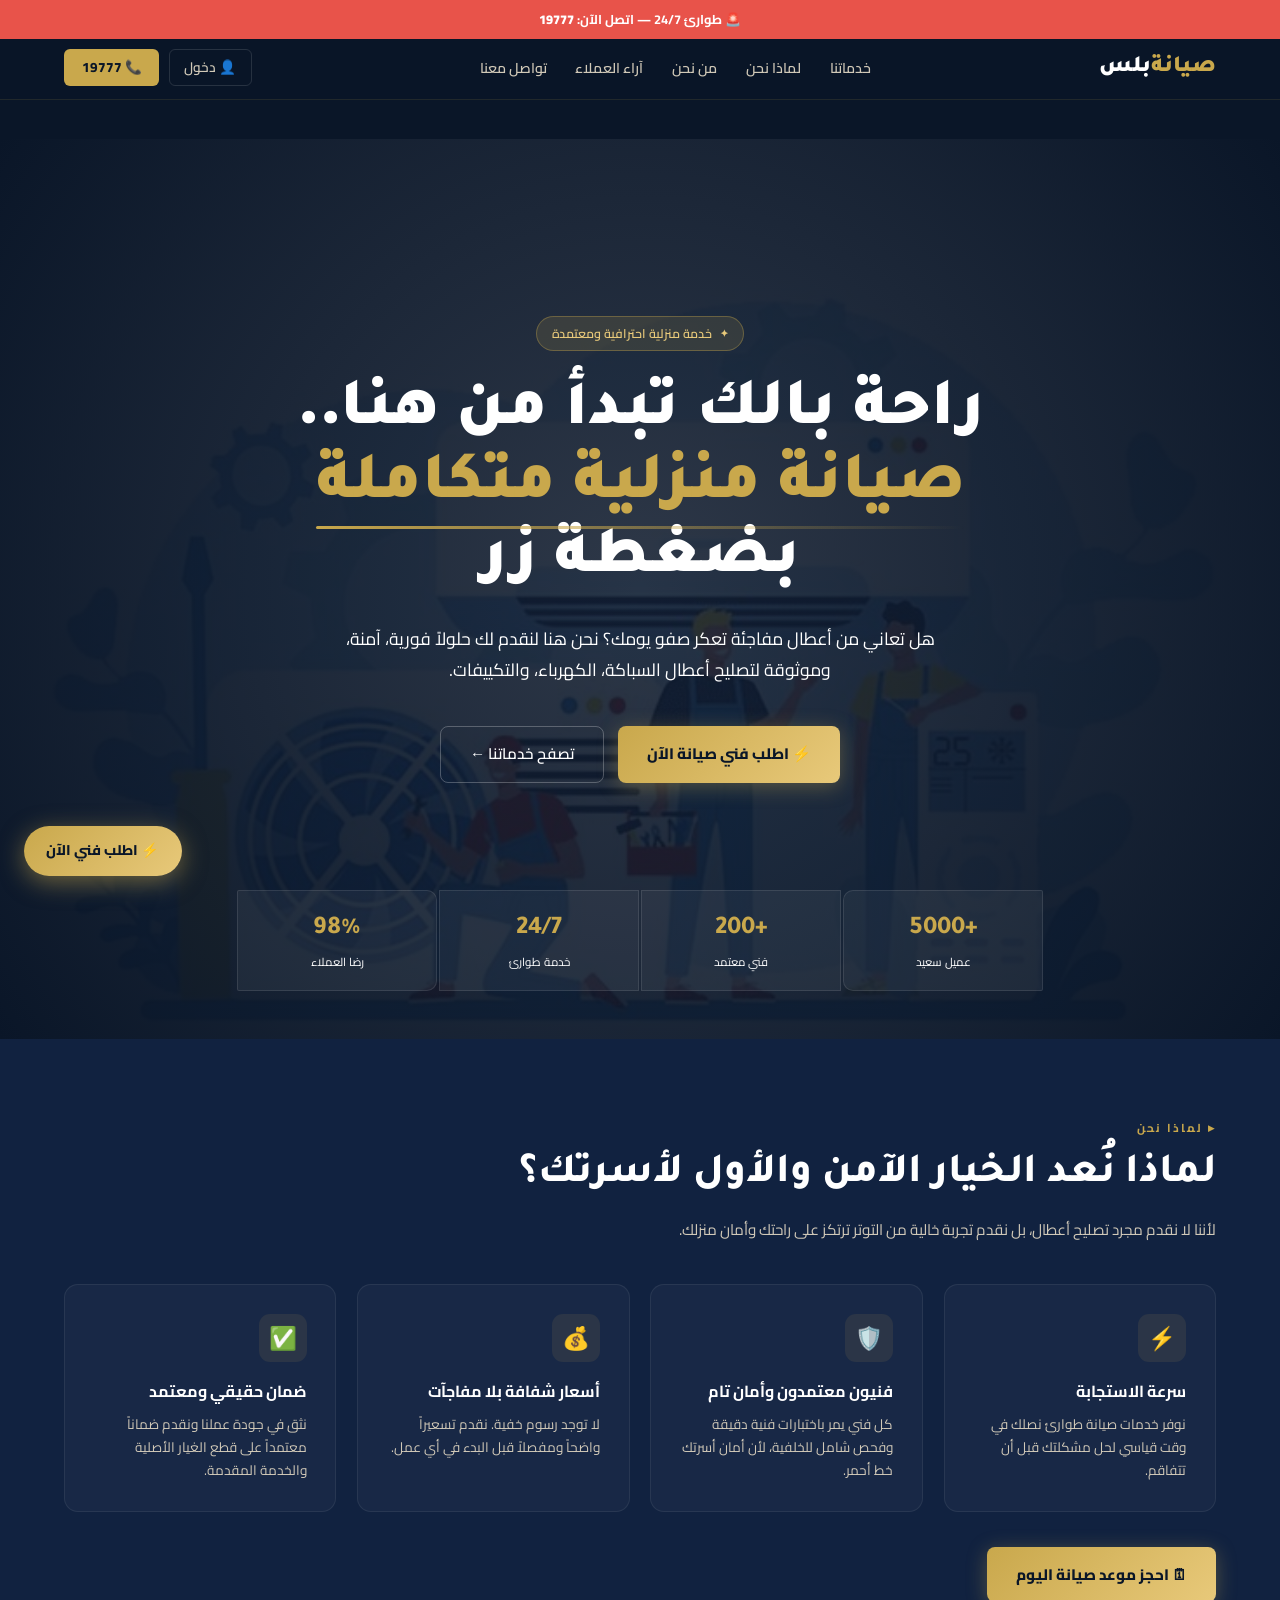
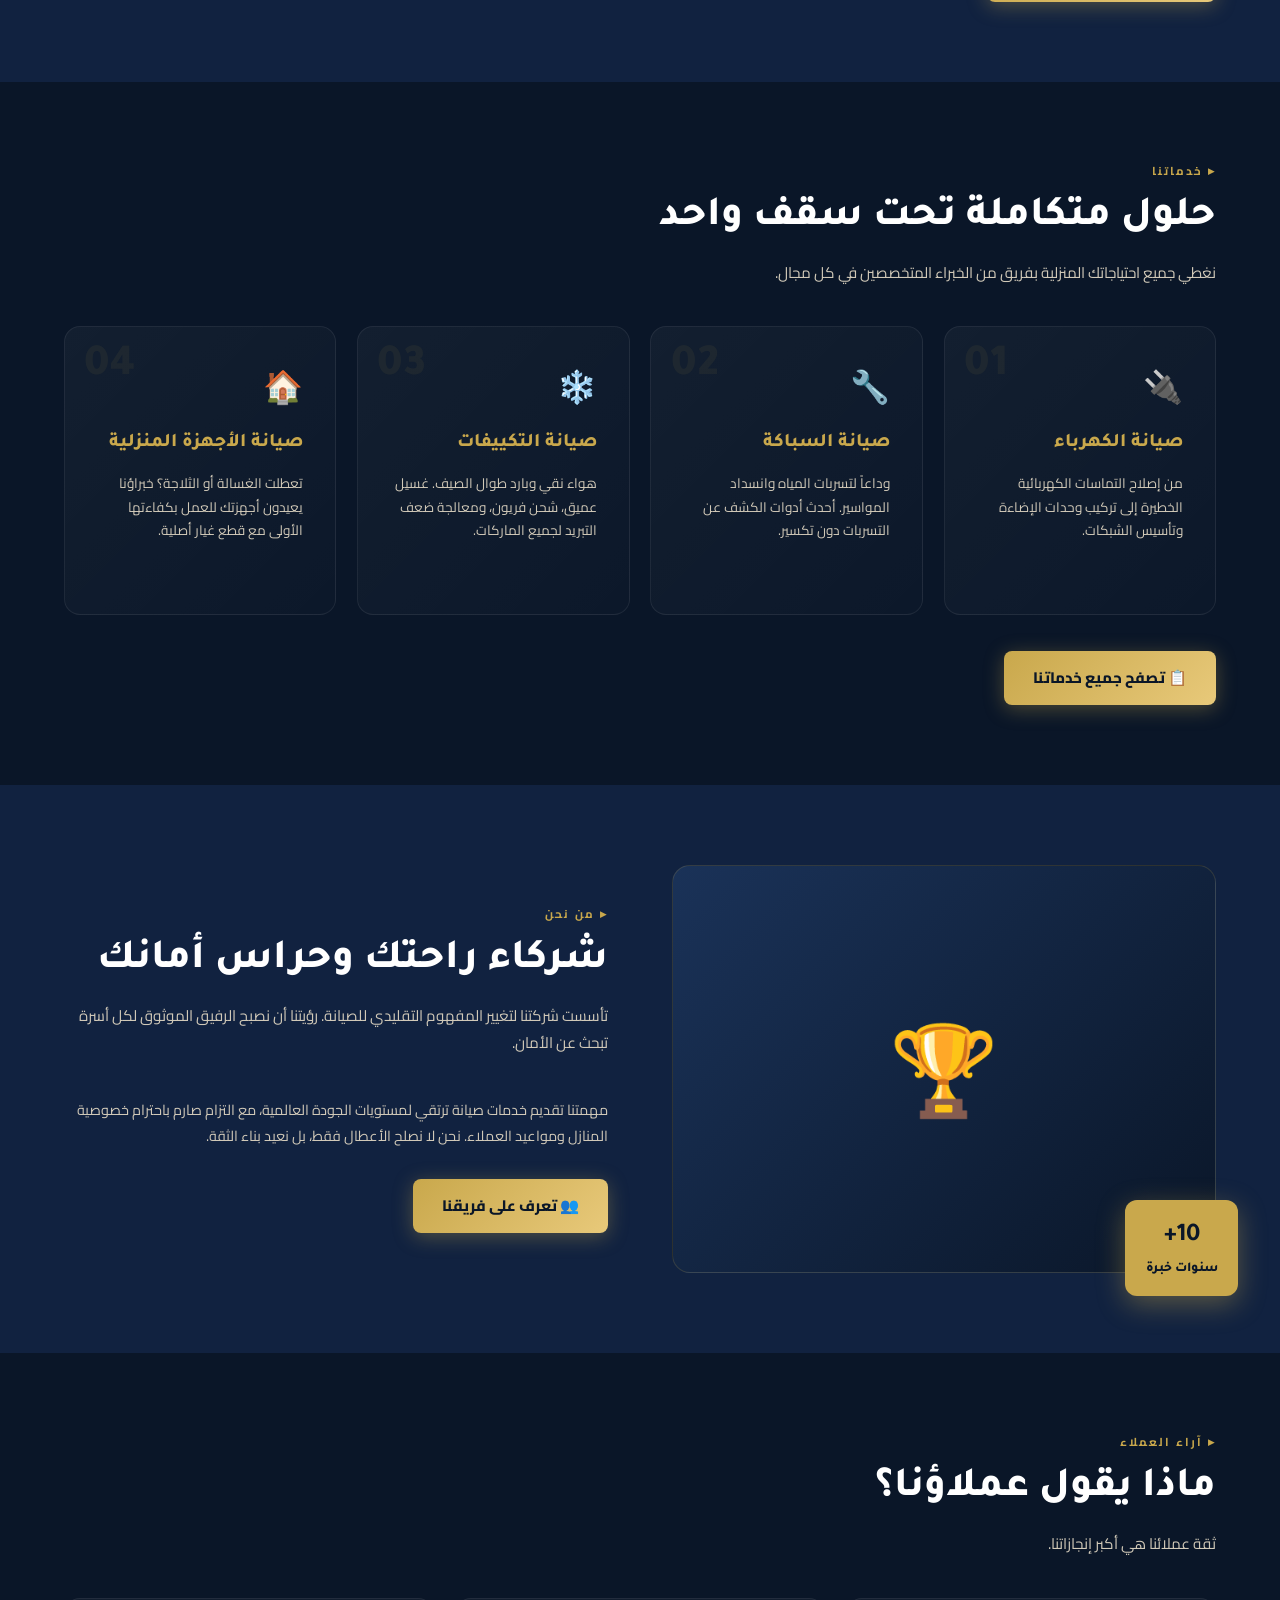
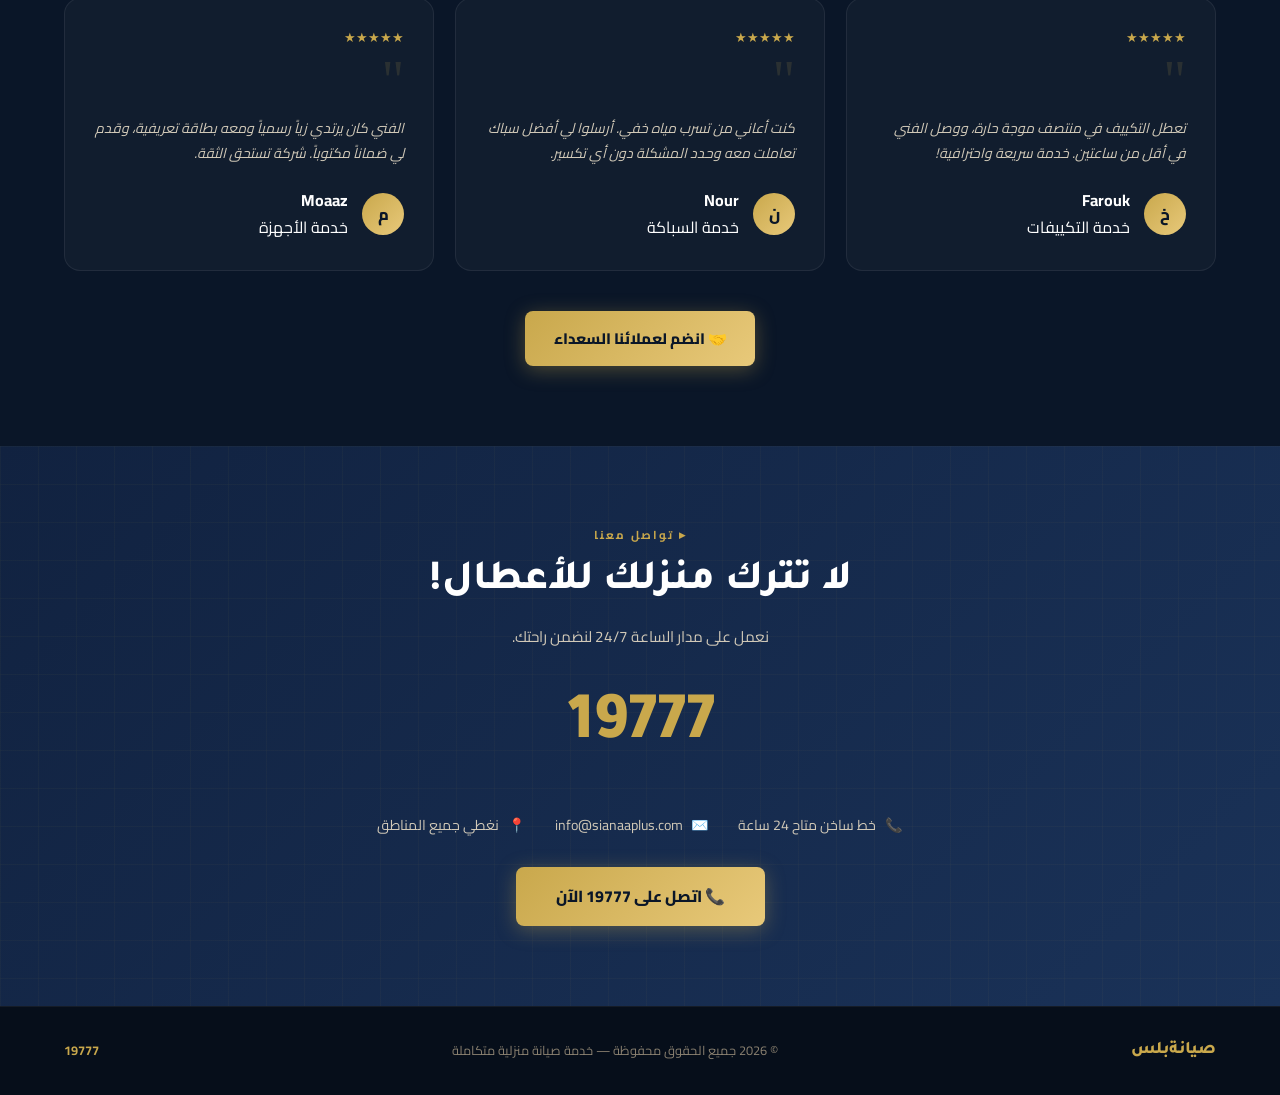
==== commit ad573300: "Add files via upload" ====
--- a/index.html
+++ b/index.html
@@ -8,24 +8,101 @@
 <link href="https://fonts.googleapis.com/css2?family=Cairo:wght@300;400;600;700;900&family=Tajawal:wght@300;400;500;700;800;900&display=swap" rel="stylesheet"/>
 <link rel="stylesheet" href="shared.css"/>
 <style>
-/* ── HERO ── */
-.hero{min-height:100vh;display:flex;align-items:center;position:relative;padding:7rem 5% 11rem;overflow:hidden}
-.hero-bg{position:absolute;inset:0;background:radial-gradient(ellipse 75% 55% at 70% 50%,rgba(201,168,76,.07),transparent 68%),linear-gradient(158deg,#060e1a,#0c1c35 52%,#0a1628)}
-.hero-dots{position:absolute;inset:0;background-image:linear-gradient(rgba(201,168,76,.04) 1px,transparent 1px),linear-gradient(90deg,rgba(201,168,76,.04) 1px,transparent 1px);background-size:55px 55px;mask-image:radial-gradient(ellipse 80% 80% at 50% 50%,black 25%,transparent 100%)}
-.hero-content{position:relative;z-index:2;max-width:660px}
-.hero-badge{display:inline-flex;align-items:center;gap:.45rem;background:rgba(201,168,76,.1);border:1px solid rgba(201,168,76,.28);border-radius:100px;padding:.38rem .95rem;font-size:.78rem;color:var(--gold);font-weight:600;margin-bottom:1.6rem;animation:fadeUp .6s ease both}
-.hero-badge::before{content:'✦';font-size:.65rem}
-.hero h1{font-family:'Tajawal',sans-serif;font-size:clamp(2rem,5vw,3.6rem);font-weight:900;line-height:1.2;margin-bottom:1.3rem;animation:fadeUp .6s .1s ease both}
-.hero h1 em{font-style:normal;color:var(--gold);position:relative}
-.hero h1 em::after{content:'';position:absolute;bottom:-3px;right:0;left:0;height:2px;background:linear-gradient(90deg,var(--gold),transparent);border-radius:2px}
-.hero-text{font-size:1rem;color:var(--body-text);line-height:1.85;max-width:540px;margin-bottom:2.2rem;animation:fadeUp .6s .18s ease both}
-.hero-actions{display:flex;gap:.9rem;flex-wrap:wrap;animation:fadeUp .6s .26s ease both}
-.hero-stats{position:absolute;bottom:3.5rem;left:5%;right:5%;display:flex;gap:2px;z-index:2;animation:fadeUp .6s .4s ease both}
-.stat-card{flex:1;padding:1.1rem 1rem;background:rgba(255,255,255,.04);border:1px solid rgba(255,255,255,.07);text-align:center}
-.stat-card:first-child{border-radius:10px 2px 2px 10px}
-.stat-card:last-child{border-radius:2px 10px 10px 2px}
-.stat-num{font-family:'Tajawal',sans-serif;font-size:1.6rem;font-weight:800;color:var(--gold)}
-.stat-lbl{font-size:.72rem;color:var(--muted);margin-top:.1rem}
+/* ── HERO (الخلفية) ── */
+.hero {
+  min-height: 100vh;
+  display: flex;
+  align-items: center;
+  justify-content: center;
+  position: relative;
+  /* 👇 الكود هنا بيقرأ اسم صورتك الأصلي بالظبط 👇 */
+  background-image: url('Image 2026-03-30 at 13.28.39.jpeg'); 
+  background-size: cover;
+  background-position: center;
+  padding: 10rem 5% 15rem; 
+  overflow: hidden;
+}
+
+/* طبقة الدمج الداكنة فوق الصورة عشان الكلام يبان */
+.hero::before {
+  content: '';
+  position: absolute;
+  inset: 0;
+  background-color: rgba(10, 22, 40, 0.85); /* لون كحلي شفاف */
+  z-index: 1;
+}
+
+.hero::after {
+  content: '';
+  position: absolute;
+  inset: 0;
+  background: radial-gradient(circle at center, transparent 0%, var(--navy) 100%);
+  z-index: 2;
+}
+
+/* محتوى النص */
+.hero-content {
+  position: relative;
+  z-index: 10;
+  flex: 1;
+  max-width: 720px;
+  text-align: center;
+  margin: 0 auto;
+}
+
+.hero-badge { 
+  display: inline-flex; align-items: center; gap:.45rem; 
+  background:rgba(201,168,76,.15); 
+  border:1px solid rgba(201,168,76,.35); 
+  border-radius:100px; padding:.38rem .95rem; font-size:.78rem; 
+  color:var(--gold-light); 
+  font-weight:600; margin-bottom:1.6rem; animation:fadeUp .6s ease both 
+}
+.hero-badge::before{ content:'✦'; font-size:.65rem; }
+
+.hero h1 { 
+  font-family:'Tajawal',sans-serif; font-size:clamp(2.2rem,6vw,4.2rem); 
+  font-weight:900; line-height:1.1; margin-bottom:1.5rem; 
+  color: var(--white); 
+  animation:fadeUp .6s .1s ease both 
+}
+.hero h1 em { 
+  font-style:normal; color:var(--gold); position:relative; display: inline-block;
+}
+.hero h1 em::after { 
+  content:''; position:absolute; bottom:-4px; right:0; left:0; height:3px; 
+  background:linear-gradient(90deg,var(--gold),transparent); border-radius:3px 
+}
+
+.hero-text { 
+  font-size:1.1rem; 
+  color:var(--white); 
+  line-height:1.8; max-width:640px; 
+  margin: 0 auto 2.5rem; 
+  animation:fadeUp .6s .18s ease both 
+}
+
+.hero-actions { 
+  display:flex; gap:.9rem; 
+  justify-content:center; 
+  flex-wrap:wrap; animation:fadeUp .6s .26s ease both 
+}
+
+.hero-stats {
+  position:absolute; bottom:3rem; left:5%; right:5%; 
+  display:flex; gap:2px; z-index:10; 
+  animation:fadeUp .6s .4s ease both;
+  justify-content: center; 
+}
+.stat-card {
+  flex: 0 1 200px; 
+  padding:1.1rem 1rem; background:rgba(255,255,255,.05); 
+  border:1px solid rgba(255,255,255,.1); text-align:center 
+}
+.stat-card:first-child{ border-radius:10px 2px 2px 10px }
+.stat-card:last-child{ border-radius:2px 10px 10px 2px }
+.stat-num{ font-family:'Tajawal',sans-serif; font-size:1.6rem; font-weight:800; color:var(--gold) }
+.stat-lbl{ font-size:.72rem; color:var(--white); margin-top:.1rem }
 
 /* ── WHY ── */
 .why-sec{background:var(--navy-mid)}
@@ -80,11 +157,19 @@
 .c-item{display:flex;align-items:center;gap:.55rem;color:var(--body-text);font-size:.88rem}
 
 /* ── RESPONSIVE ── */
-@media(max-width:900px){.about-sec{grid-template-columns:1fr}.about-visual{order:-1}}
+@media(max-width:900px){
+  .hero{padding:10rem 5% 18rem} 
+  .hero-content{max-width:100%}
+  .hero-text{margin-right:auto;margin-left:auto}
+  .hero-actions{justify-content:center}
+  .hero-stats{bottom:2rem;flex-wrap:wrap;gap:4px; justify-content: space-around;}
+  .stat-card{min-width:calc(50% - 4px); flex: 0 1 calc(50% - 4px); border-radius:6px!important}
+  .about-sec{grid-template-columns:1fr}
+  .about-visual{order:-1}
+}
 @media(max-width:600px){
-  .hero{padding:6rem 4% 14rem}
-  .hero-stats{bottom:2rem;flex-wrap:wrap;gap:4px}
-  .stat-card{min-width:calc(50% - 2px);border-radius:6px!important}
+  .hero{padding:9rem 4% 19rem}
+  .hero h1 { font-size:clamp(1.8rem, 8vw, 2.5rem); } 
   .hero-actions{flex-direction:column;gap:.7rem}
   .hero-actions a{width:100%;justify-content:center}
   .contact-items{flex-direction:column;align-items:center;gap:1rem}
@@ -115,7 +200,6 @@
   </div>
 </nav>
 
-<!-- Mobile Menu -->
 <div class="mobile-nav" id="mob-menu">
   <a href="#services" onclick="closeMenu()">خدماتنا</a>
   <a href="#why" onclick="closeMenu()">لماذا نحن</a>
@@ -128,10 +212,8 @@
   </div>
 </div>
 
-<!-- HERO -->
 <section class="hero" id="home">
-  <div class="hero-bg"></div>
-  <div class="hero-dots"></div>
+  
   <div class="hero-content">
     <div class="hero-badge">خدمة منزلية احترافية ومعتمدة</div>
     <h1>راحة بالك تبدأ من هنا..<br/><em>صيانة منزلية متكاملة</em><br/>بضغطة زر</h1>
@@ -141,6 +223,7 @@
       <a href="#services" class="btn-outline">تصفح خدماتنا ←</a>
     </div>
   </div>
+
   <div class="hero-stats">
     <div class="stat-card"><div class="stat-num">+5000</div><div class="stat-lbl">عميل سعيد</div></div>
     <div class="stat-card"><div class="stat-num">+200</div><div class="stat-lbl">فني معتمد</div></div>
@@ -149,7 +232,6 @@
   </div>
 </section>
 
-<!-- WHY US -->
 <section class="section why-sec" id="why">
   <div class="section-tag">▸ لماذا نحن</div>
   <h2 class="section-title">لماذا نُعد الخيار الآمن والأول لأسرتك؟</h2>
@@ -163,7 +245,6 @@
   <div style="margin-top:2.2rem"><a href="technicians.html" class="btn-primary">🗓 احجز موعد صيانة اليوم</a></div>
 </section>
 
-<!-- SERVICES -->
 <section class="section svc-sec" id="services">
   <div class="section-tag">▸ خدماتنا</div>
   <h2 class="section-title">حلول متكاملة تحت سقف واحد</h2>
@@ -177,7 +258,6 @@
   <div style="margin-top:2.2rem"><a href="technicians.html" class="btn-primary">📋 تصفح جميع خدماتنا</a></div>
 </section>
 
-<!-- ABOUT -->
 <section class="section about-sec" id="about">
   <div class="about-visual reveal">
     <div class="about-box">🏆</div>
@@ -192,20 +272,18 @@
   </div>
 </section>
 
-<!-- TESTIMONIALS -->
 <section class="section test-sec" id="testimonials">
   <div class="section-tag">▸ آراء العملاء</div>
   <h2 class="section-title">ماذا يقول عملاؤنا؟</h2>
   <p class="section-sub">ثقة عملائنا هي أكبر إنجازاتنا.</p>
   <div class="test-grid reveal">
-    <div class="test-card"><div class="stars">★★★★★</div><div class="quote">"</div><p>تعطل التكييف في منتصف موجة حارة، ووصل الفني في أقل من ساعتين. خدمة سريعة واحترافية!</p><div class="test-author"><div class="author-av">خ</div><div><h4>خيري م.</h4><span>خدمة التكييفات</span></div></div></div>
-    <div class="test-card"><div class="stars">★★★★★</div><div class="quote">"</div><p>كنت أعاني من تسرب مياه خفي. أرسلوا لي أفضل سباك تعاملت معه وحدد المشكلة دون أي تكسير.</p><div class="test-author"><div class="author-av">ن</div><div><h4>نور ع.</h4><span>خدمة السباكة</span></div></div></div>
-    <div class="test-card"><div class="stars">★★★★★</div><div class="quote">"</div><p>الفني كان يرتدي زياً رسمياً ومعه بطاقة تعريفية، وقدم لي ضماناً مكتوباً. شركة تستحق الثقة.</p><div class="test-author"><div class="author-av">م</div><div><h4>م. معاذ</h4><span>خدمة الأجهزة</span></div></div></div>
+    <div class="test-card"><div class="stars">★★★★★</div><div class="quote">"</div><p>تعطل التكييف في منتصف موجة حارة، ووصل الفني في أقل من ساعتين. خدمة سريعة واحترافية!</p><div class="test-author"><div class="author-av">خ</div><div><h4>Farouk</h4><span>خدمة التكييفات</span></div></div></div>
+    <div class="test-card"><div class="stars">★★★★★</div><div class="quote">"</div><p>كنت أعاني من تسرب مياه خفي. أرسلوا لي أفضل سباك تعاملت معه وحدد المشكلة دون أي تكسير.</p><div class="test-author"><div class="author-av">ن</div><div><h4>Nour</h4><span>خدمة السباكة</span></div></div></div>
+    <div class="test-card"><div class="stars">★★★★★</div><div class="quote">"</div><p>الفني كان يرتدي زياً رسمياً ومعه بطاقة تعريفية، وقدم لي ضماناً مكتوباً. شركة تستحق الثقة.</p><div class="test-author"><div class="author-av">م</div><div><h4>Moaaz</h4><span>خدمة الأجهزة</span></div></div></div>
   </div>
   <div style="margin-top:2.5rem;text-align:center"><a href="technicians.html" class="btn-primary">🤝 انضم لعملائنا السعداء</a></div>
 </section>
 
-<!-- CONTACT -->
 <section class="section contact-sec" id="contact">
   <div class="contact-inner">
     <div class="section-tag" style="text-align:center">▸ تواصل معنا</div>
@@ -223,7 +301,7 @@
 
 <footer>
   <div class="footer-logo">صيانةبلس</div>
-  <p>© 2025 جميع الحقوق محفوظة — خدمة صيانة منزلية متكاملة</p>
+  <p>© 2026 جميع الحقوق محفوظة — خدمة صيانة منزلية متكاملة</p>
   <p style="color:var(--gold);font-weight:700">19777</p>
 </footer>
 
@@ -268,4 +346,4 @@
 document.querySelectorAll('.reveal').forEach(el=>obs.observe(el));
 </script>
 </body>
-</html>
+</html>
--- a/shared.css
+++ b/shared.css
@@ -1,9 +1,16 @@
 /* ============================================
    SHARED VARIABLES & RESET
    ============================================ */
-*, *::before, *::after { box-sizing: border-box; margin: 0; padding: 0; }
+*, *::before, *::after { 
+  box-sizing: border-box; 
+  margin: 0; 
+  padding: 0; 
+}
 
 :root {
+  /* 👇 تعريف قيم RGB للون البحرية لاستخدامها في طبقة الدمج 👇 */
+  --navy-rgb:   10, 22, 40; 
+  
   --navy:       #0a1628;
   --navy-mid:   #112240;
   --navy-light: #1a3258;
@@ -17,7 +24,10 @@
   --blue:       #3b82f6;
 }
 
-html { scroll-behavior: smooth; font-size: 16px; }
+html { 
+  scroll-behavior: smooth; 
+  font-size: 16px; 
+}
 
 body {
   font-family: 'Cairo', sans-serif;
@@ -76,9 +86,9 @@
   padding: 0 5%; height: 64px;
   background: rgba(10,22,40,.92);
   backdrop-filter: blur(18px);
+  -webkit-backdrop-filter: blur(18px);
   border-bottom: 1px solid rgba(201,168,76,.12);
 }
-/* offset for emergency bar + navbar */
 body.has-ebar .navbar { top: 36px; }
 body.has-ebar .navbar-offset { height: 100px; }
 .navbar-offset { height: 64px; }
@@ -226,6 +236,7 @@
 .overlay {
   position: fixed; inset: 0; z-index: 200;
   background: rgba(0,0,0,.72); backdrop-filter: blur(10px);
+  -webkit-backdrop-filter: blur(10px);
   display: flex; align-items: center; justify-content: center;
   padding: 1rem; opacity: 0; pointer-events: none; transition: opacity .3s;
 }
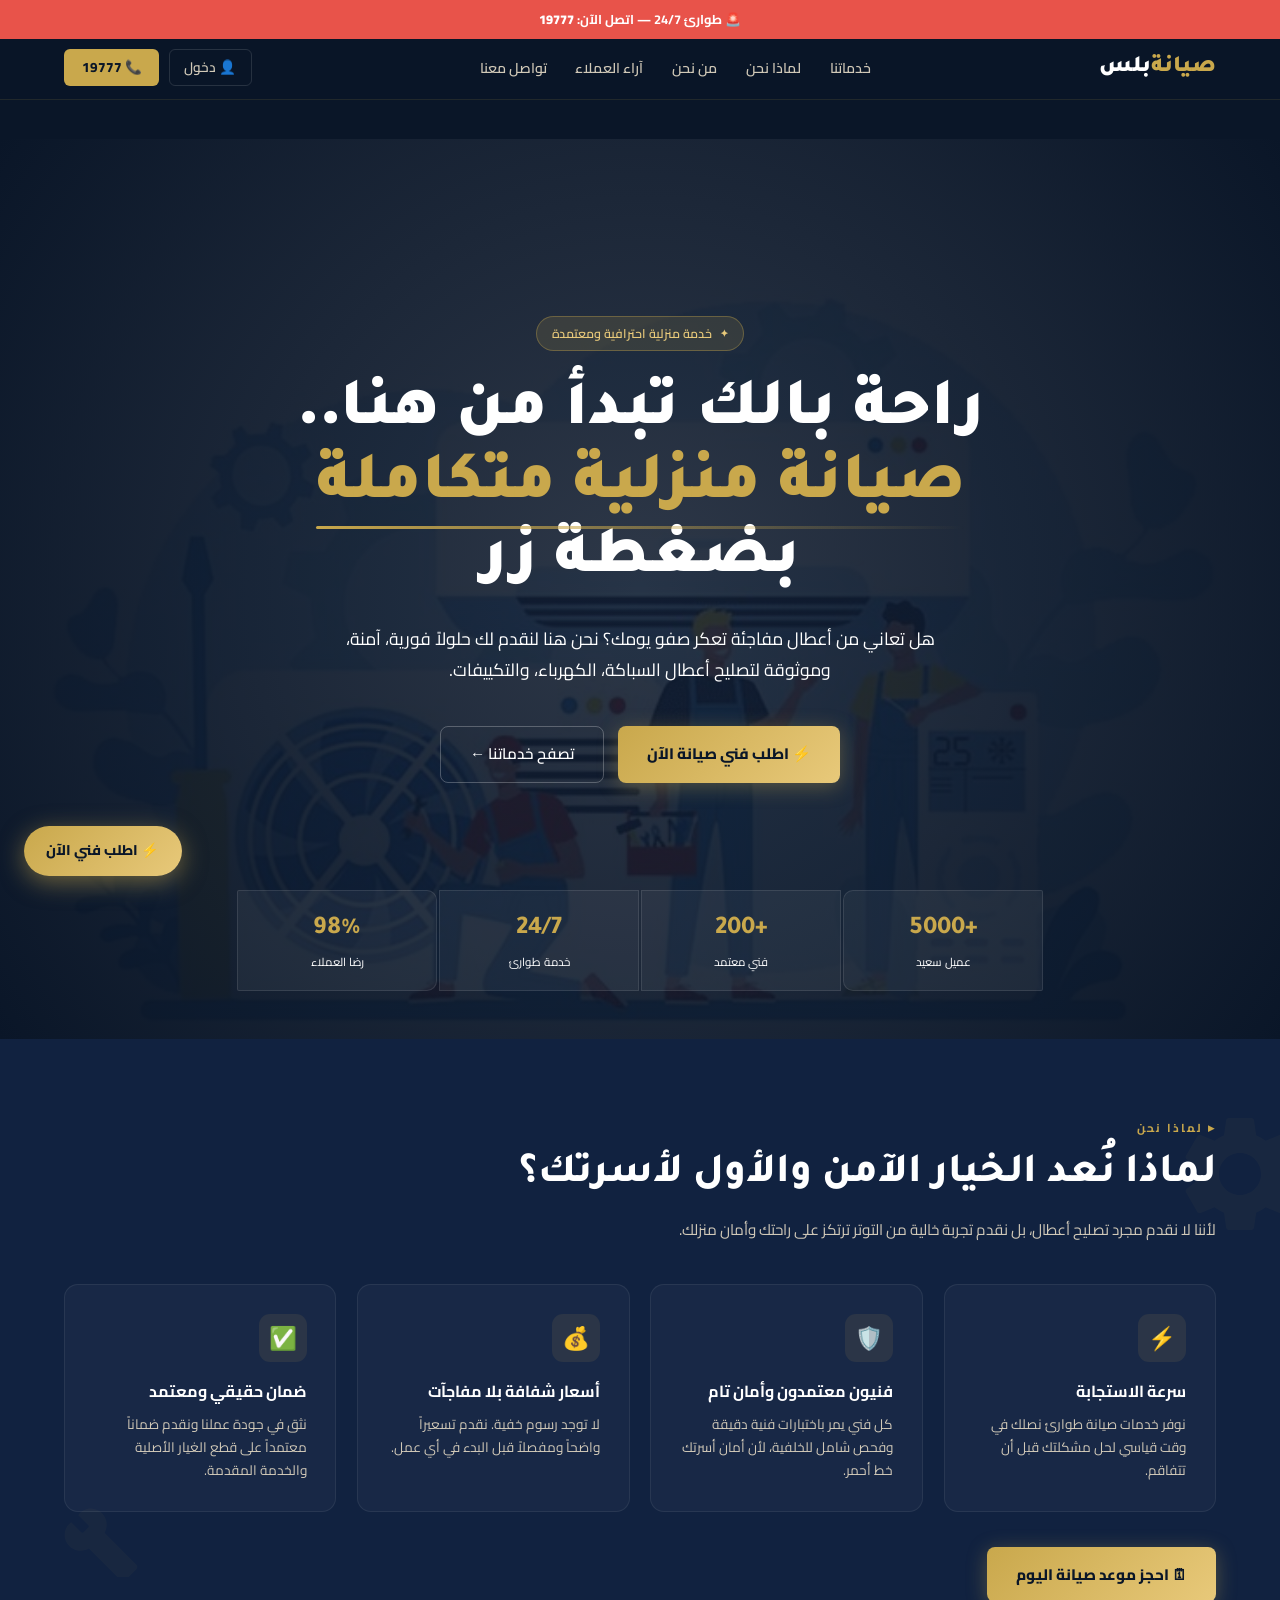
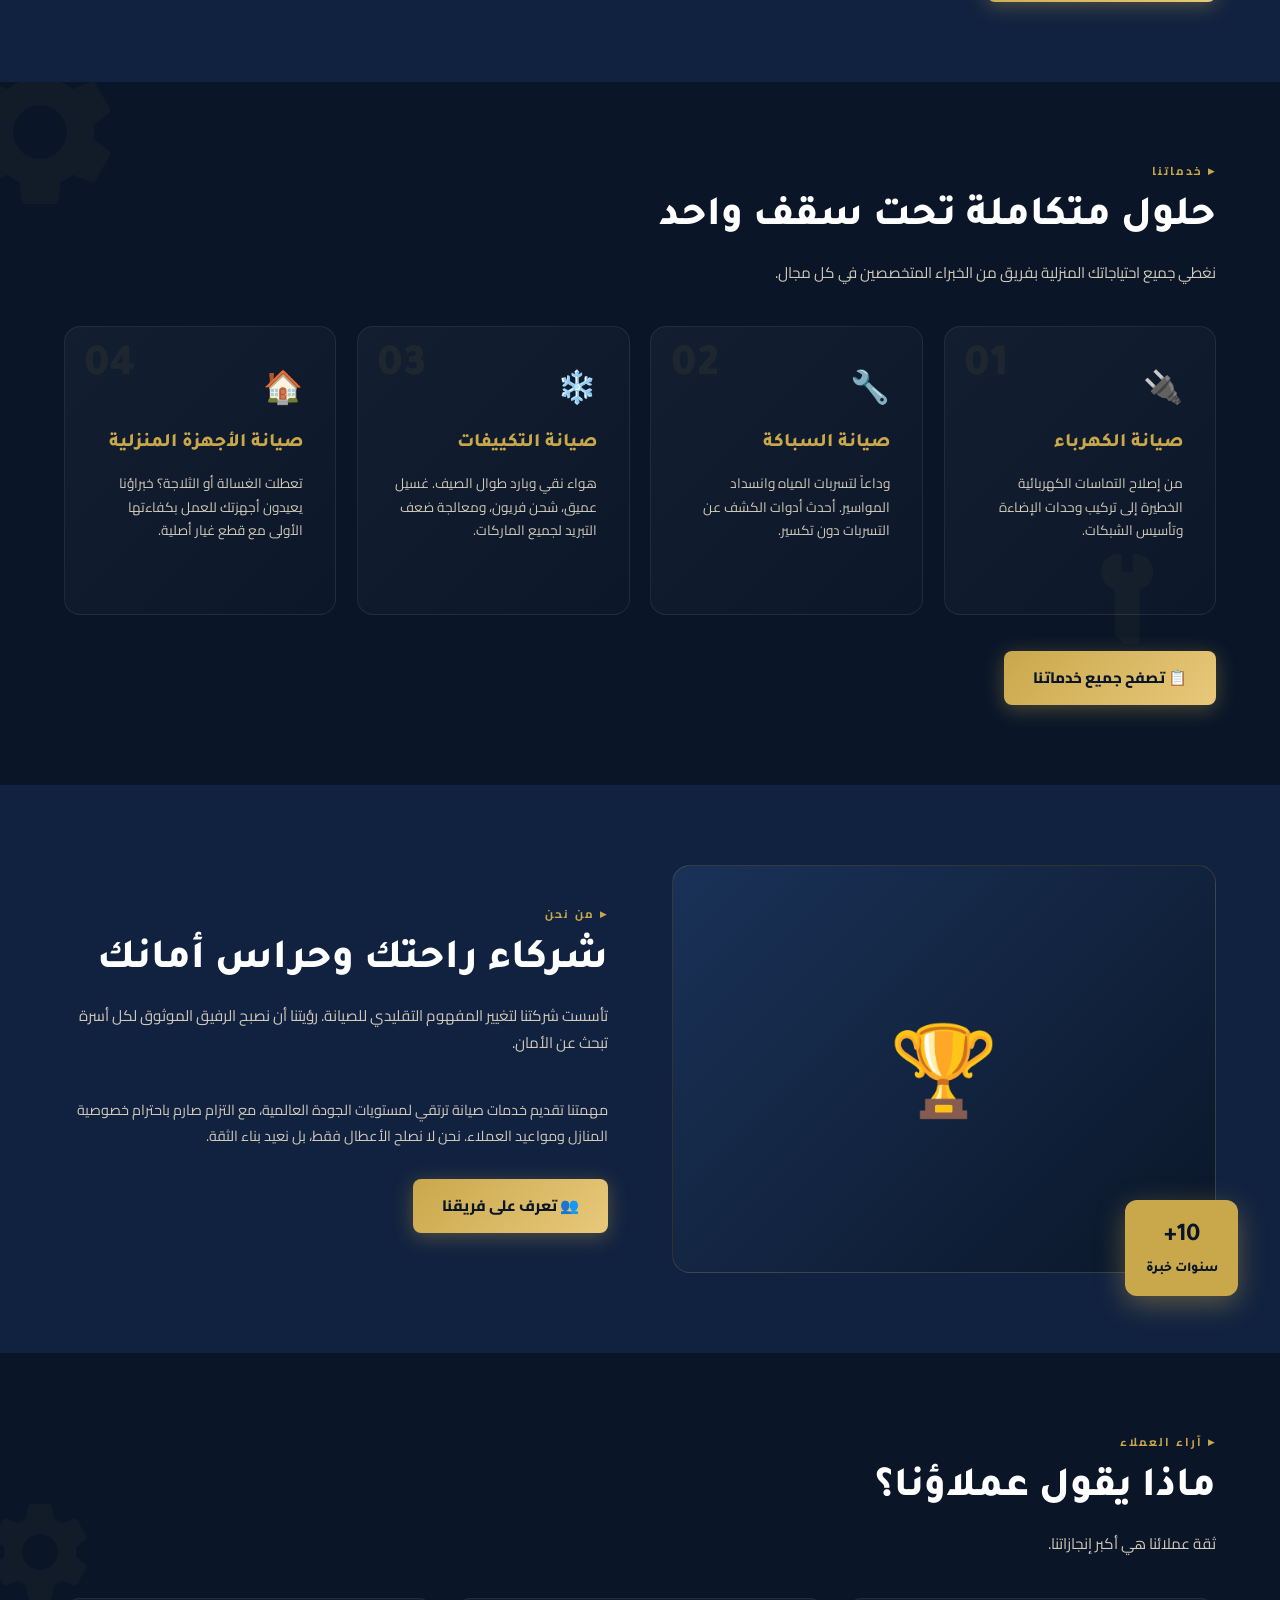
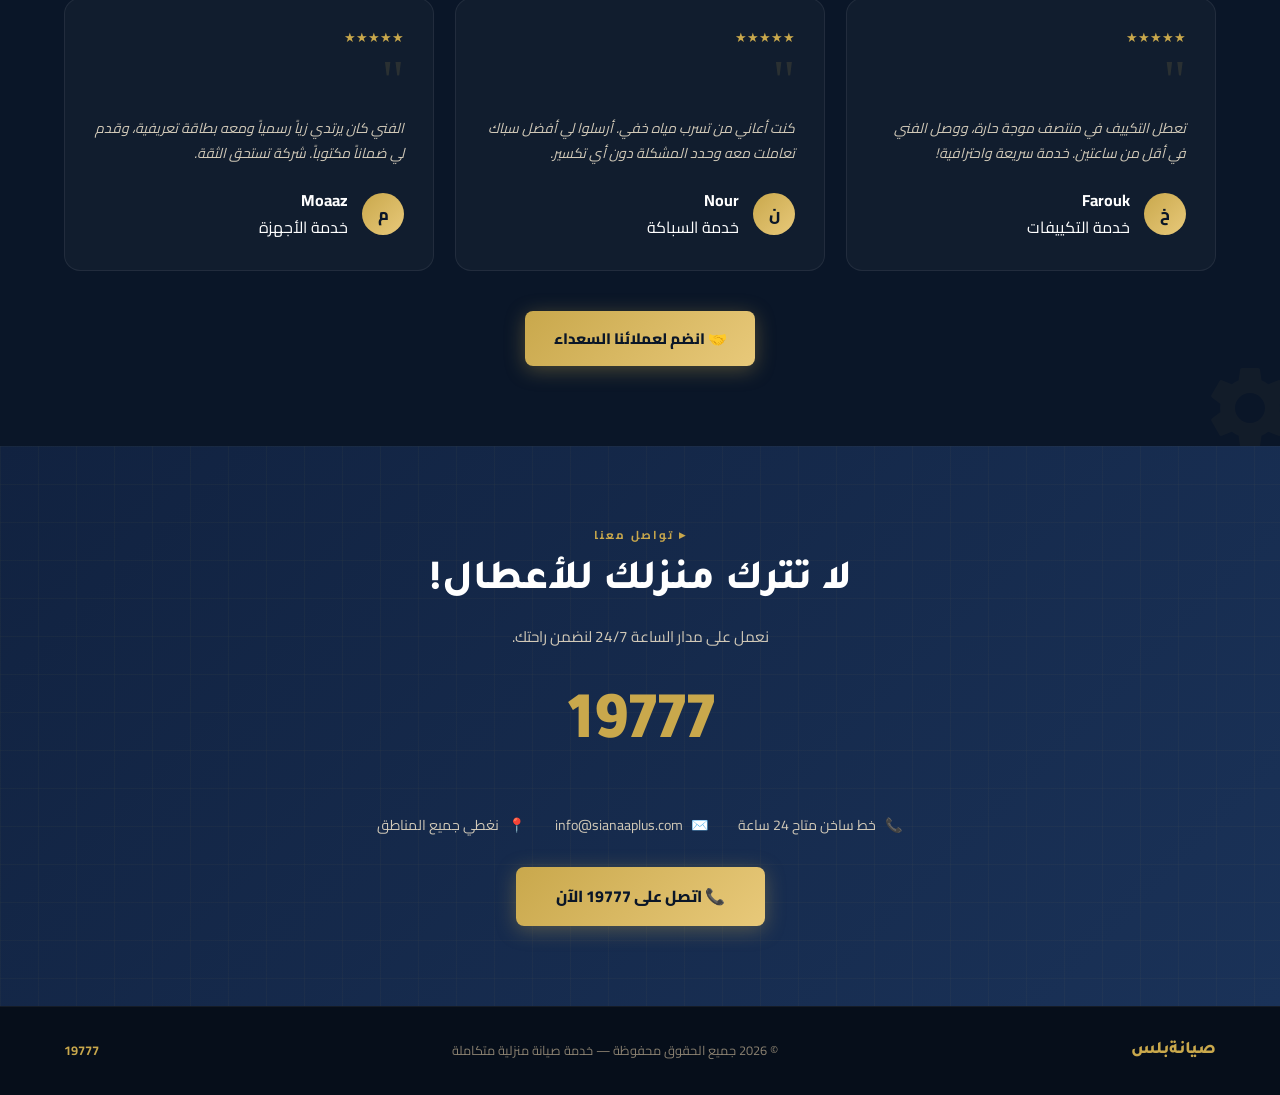
==== commit bda19757: "Add files via upload" ====
--- a/index.html
+++ b/index.html
@@ -8,30 +8,26 @@
 <link href="https://fonts.googleapis.com/css2?family=Cairo:wght@300;400;600;700;900&family=Tajawal:wght@300;400;500;700;800;900&display=swap" rel="stylesheet"/>
 <link rel="stylesheet" href="shared.css"/>
 <style>
-/* ── HERO (الخلفية) ── */
+/* ── HERO (الواجهة ثابتة مع الصورة كخلفية وبدون تروس) ── */
 .hero {
   min-height: 100vh;
   display: flex;
   align-items: center;
   justify-content: center;
   position: relative;
-  /* 👇 الكود هنا بيقرأ اسم صورتك الأصلي بالظبط 👇 */
   background-image: url('Image 2026-03-30 at 13.28.39.jpeg'); 
   background-size: cover;
   background-position: center;
   padding: 10rem 5% 15rem; 
   overflow: hidden;
 }
-
-/* طبقة الدمج الداكنة فوق الصورة عشان الكلام يبان */
 .hero::before {
   content: '';
   position: absolute;
   inset: 0;
-  background-color: rgba(10, 22, 40, 0.85); /* لون كحلي شفاف */
+  background-color: rgba(10, 22, 40, 0.85); 
   z-index: 1;
 }
-
 .hero::after {
   content: '';
   position: absolute;
@@ -40,73 +36,63 @@
   z-index: 2;
 }
 
-/* محتوى النص */
-.hero-content {
-  position: relative;
-  z-index: 10;
-  flex: 1;
-  max-width: 720px;
-  text-align: center;
-  margin: 0 auto;
-}
-
-.hero-badge { 
-  display: inline-flex; align-items: center; gap:.45rem; 
-  background:rgba(201,168,76,.15); 
-  border:1px solid rgba(201,168,76,.35); 
-  border-radius:100px; padding:.38rem .95rem; font-size:.78rem; 
-  color:var(--gold-light); 
-  font-weight:600; margin-bottom:1.6rem; animation:fadeUp .6s ease both 
-}
+.hero-content { position: relative; z-index: 10; flex: 1; max-width: 720px; text-align: center; margin: 0 auto; }
+.hero-badge { display: inline-flex; align-items: center; gap:.45rem; background:rgba(201,168,76,.15); border:1px solid rgba(201,168,76,.35); border-radius:100px; padding:.38rem .95rem; font-size:.78rem; color:var(--gold-light); font-weight:600; margin-bottom:1.6rem; animation:fadeUp .6s ease both }
 .hero-badge::before{ content:'✦'; font-size:.65rem; }
-
-.hero h1 { 
-  font-family:'Tajawal',sans-serif; font-size:clamp(2.2rem,6vw,4.2rem); 
-  font-weight:900; line-height:1.1; margin-bottom:1.5rem; 
-  color: var(--white); 
-  animation:fadeUp .6s .1s ease both 
-}
-.hero h1 em { 
-  font-style:normal; color:var(--gold); position:relative; display: inline-block;
-}
-.hero h1 em::after { 
-  content:''; position:absolute; bottom:-4px; right:0; left:0; height:3px; 
-  background:linear-gradient(90deg,var(--gold),transparent); border-radius:3px 
-}
-
-.hero-text { 
-  font-size:1.1rem; 
-  color:var(--white); 
-  line-height:1.8; max-width:640px; 
-  margin: 0 auto 2.5rem; 
-  animation:fadeUp .6s .18s ease both 
-}
-
-.hero-actions { 
-  display:flex; gap:.9rem; 
-  justify-content:center; 
-  flex-wrap:wrap; animation:fadeUp .6s .26s ease both 
-}
-
-.hero-stats {
-  position:absolute; bottom:3rem; left:5%; right:5%; 
-  display:flex; gap:2px; z-index:10; 
-  animation:fadeUp .6s .4s ease both;
-  justify-content: center; 
-}
-.stat-card {
-  flex: 0 1 200px; 
-  padding:1.1rem 1rem; background:rgba(255,255,255,.05); 
-  border:1px solid rgba(255,255,255,.1); text-align:center 
-}
+.hero h1 { font-family:'Tajawal',sans-serif; font-size:clamp(2.2rem,6vw,4.2rem); font-weight:900; line-height:1.1; margin-bottom:1.5rem; color: var(--white); animation:fadeUp .6s .1s ease both }
+.hero h1 em { font-style:normal; color:var(--gold); position:relative; display: inline-block; }
+.hero h1 em::after { content:''; position:absolute; bottom:-4px; right:0; left:0; height:3px; background:linear-gradient(90deg,var(--gold),transparent); border-radius:3px }
+.hero-text { font-size:1.1rem; color:var(--white); line-height:1.8; max-width:640px; margin: 0 auto 2.5rem; animation:fadeUp .6s .18s ease both }
+.hero-actions { display:flex; gap:.9rem; justify-content:center; flex-wrap:wrap; animation:fadeUp .6s .26s ease both }
+
+.hero-stats { position:absolute; bottom:3rem; left:5%; right:5%; display:flex; gap:2px; z-index:10; animation:fadeUp .6s .4s ease both; justify-content: center; }
+.stat-card { flex: 0 1 200px; padding:1.1rem 1rem; background:rgba(255,255,255,.05); border:1px solid rgba(255,255,255,.1); text-align:center }
 .stat-card:first-child{ border-radius:10px 2px 2px 10px }
 .stat-card:last-child{ border-radius:2px 10px 10px 2px }
 .stat-num{ font-family:'Tajawal',sans-serif; font-size:1.6rem; font-weight:800; color:var(--gold) }
 .stat-lbl{ font-size:.72rem; color:var(--white); margin-top:.1rem }
 
+
+/* ── 👇 التروس والمعدات المتحركة في الأقسام السفلية الفارغة 👇 ── */
+.bg-tools-container {
+  position: absolute;
+  top: 0; left: 0; right: 0; bottom: 0;
+  pointer-events: none;
+  overflow: hidden;
+  z-index: 0; /* خلف المحتوى الأساسي للأقسام السفلية */
+}
+/* تعديل الأقسام لتكون relative حتى تحتفظ بالمعدات بداخلها */
+.why-sec, .svc-sec, .test-sec { position: relative; }
+
+.bg-tool {
+  position: absolute;
+  opacity: 0.04; /* شفافية خفيفة جداً لعدم التشتيت */
+  color: var(--gold);
+}
+.bg-tool svg {
+  width: 100%; height: 100%; fill: currentColor;
+}
+
+/* توزيع التروس في قسم "لماذا نحن" */
+.t-why-1 { width: 140px; top: 10%; right: -30px; animation: spinGear 40s linear infinite; }
+.t-why-2 { width: 80px; bottom: 15%; left: 5%; animation: floatSpace 8s ease-in-out infinite 1s; }
+
+/* توزيع التروس والمفاتيح في قسم "خدماتنا" */
+.t-svc-1 { width: 180px; top: -40px; left: -50px; animation: spinGear 50s linear infinite reverse; }
+.t-svc-2 { width: 90px; bottom: 20%; right: 8%; transform: rotate(45deg); animation: floatSpace 6s ease-in-out infinite; }
+
+/* توزيع التروس في قسم "آراء العملاء" */
+.t-test-1 { width: 120px; top: 20%; left: -20px; animation: spinGear 35s linear infinite; }
+.t-test-2 { width: 100px; bottom: -20px; right: -20px; animation: spinGear 45s linear infinite reverse; }
+
+@keyframes spinGear { 100% { transform: rotate(360deg); } }
+@keyframes floatSpace { 0%, 100% { transform: translateY(0); } 50% { transform: translateY(-20px); } }
+/* ── 👆 نهاية تنسيقات المعدات الخلفية 👆 ── */
+
+
 /* ── WHY ── */
 .why-sec{background:var(--navy-mid)}
-.why-grid{display:grid;grid-template-columns:repeat(auto-fit,minmax(240px,1fr));gap:1.3rem;margin-top:2.5rem}
+.why-grid{display:grid;grid-template-columns:repeat(auto-fit,minmax(240px,1fr));gap:1.3rem;margin-top:2.5rem; position:relative; z-index:2;}
 .why-card{background:rgba(255,255,255,.03);border:1px solid rgba(255,255,255,.07);border-radius:14px;padding:1.8rem;position:relative;overflow:hidden;transition:border-color .3s,transform .3s}
 .why-card::before{content:'';position:absolute;top:0;right:0;width:3px;height:0;background:var(--gold);transition:height .4s}
 .why-card:hover{border-color:rgba(201,168,76,.28);transform:translateY(-4px)}
@@ -117,7 +103,7 @@
 
 /* ── SERVICES ── */
 .svc-sec{background:var(--navy)}
-.svc-grid{display:grid;grid-template-columns:repeat(auto-fit,minmax(260px,1fr));gap:1.3rem;margin-top:2.5rem}
+.svc-grid{display:grid;grid-template-columns:repeat(auto-fit,minmax(260px,1fr));gap:1.3rem;margin-top:2.5rem; position:relative; z-index:2;}
 .svc-card{background:linear-gradient(135deg,rgba(255,255,255,.04),rgba(255,255,255,.01));border:1px solid rgba(255,255,255,.07);border-radius:16px;padding:2rem;position:relative;overflow:hidden;transition:transform .3s,box-shadow .3s,border-color .3s}
 .svc-card:hover{transform:translateY(-5px);box-shadow:0 18px 50px rgba(0,0,0,.4);border-color:rgba(201,168,76,.2)}
 .svc-num{position:absolute;top:1.2rem;left:1.2rem;font-family:'Tajawal',sans-serif;font-size:2.8rem;font-weight:900;color:rgba(201,168,76,.07);line-height:1}
@@ -136,7 +122,7 @@
 
 /* ── TESTIMONIALS ── */
 .test-sec{background:var(--navy)}
-.test-grid{display:grid;grid-template-columns:repeat(auto-fit,minmax(280px,1fr));gap:1.3rem;margin-top:2.5rem}
+.test-grid{display:grid;grid-template-columns:repeat(auto-fit,minmax(280px,1fr));gap:1.3rem;margin-top:2.5rem; position:relative; z-index:2;}
 .test-card{background:rgba(255,255,255,.03);border:1px solid rgba(255,255,255,.07);border-radius:16px;padding:1.8rem;transition:border-color .3s}
 .test-card:hover{border-color:rgba(201,168,76,.22)}
 .quote{font-size:3.5rem;line-height:1;color:rgba(201,168,76,.14);font-family:Georgia,serif;margin-bottom:.4rem}
@@ -173,6 +159,7 @@
   .hero-actions{flex-direction:column;gap:.7rem}
   .hero-actions a{width:100%;justify-content:center}
   .contact-items{flex-direction:column;align-items:center;gap:1rem}
+  .bg-tool { opacity: 0.02; } /* تقليل التروس جدا في الموبايل */
 }
 </style>
 </head>
@@ -233,29 +220,39 @@
 </section>
 
 <section class="section why-sec" id="why">
-  <div class="section-tag">▸ لماذا نحن</div>
-  <h2 class="section-title">لماذا نُعد الخيار الآمن والأول لأسرتك؟</h2>
-  <p class="section-sub">لأننا لا نقدم مجرد تصليح أعطال، بل نقدم تجربة خالية من التوتر ترتكز على راحتك وأمان منزلك.</p>
+  <div class="bg-tools-container">
+    <div class="bg-tool t-why-1"><svg viewBox="0 0 24 24"><path d="M19.14 12.94c.04-.3.06-.61.06-.94 0-.32-.02-.64-.06-.94l2.03-1.58c.18-.14.23-.41.12-.61l-1.92-3.32c-.12-.22-.37-.29-.59-.22l-2.39.96c-.5-.38-1.03-.7-1.62-.94l-.36-2.54c-.05-.24-.24-.41-.48-.41h-3.84c-.24 0-.43.17-.47.41l-.36 2.54c-.59.24-1.13.56-1.62.94l-2.39-.96c-.22-.08-.47 0-.59.22l-1.92 3.32c-.12.22-.07.49.12.61l2.03 1.58c-.04.3-.06.61-.06.94s.02.64.06.94l-2.03 1.58c-.18.14-.23.41-.12.61l1.92 3.32c.12.22.37.29.59.22l2.39-.96c.5.38 1.03.7 1.62.94l.36 2.54c.05.24.24.41.48.41h3.84c.24 0 .43-.17.47-.41l.36-2.54c.59-.24 1.13-.56 1.62-.94l2.39.96c.22.08.47 0 .59-.22l1.92-3.32c.12-.22.07-.49-.12-.61l-2.03-1.58zM12 15.6c-1.98 0-3.6-1.62-3.6-3.6s1.62-3.6 3.6-3.6 3.6 1.62 3.6 3.6-1.62 3.6-3.6 3.6z"/></svg></div>
+    <div class="bg-tool t-why-2"><svg viewBox="0 0 24 24"><path d="M21.71 20.29l-9.53-9.53C12.75 9.77 13 8.4 12.64 7c-.43-1.64-1.7-2.92-3.35-3.36-1.95-.51-3.92.27-5.01 1.81l3.01 3.01c.2.2.2.51 0 .71l-1.41 1.41c-.2.2-.51.2-.71 0L2.16 7.57C.62 8.66-.16 10.63.35 12.58c.44 1.65 1.72 2.92 3.36 3.36 1.4.36 2.77.1 3.76-.48l9.53 9.53c.39.39 1.02.39 1.41 0l3.3-3.3c.39-.38.39-1.01 0-1.4z"/></svg></div>
+  </div>
+
+  <div class="section-tag" style="position:relative; z-index:2;">▸ لماذا نحن</div>
+  <h2 class="section-title" style="position:relative; z-index:2;">لماذا نُعد الخيار الآمن والأول لأسرتك؟</h2>
+  <p class="section-sub" style="position:relative; z-index:2;">لأننا لا نقدم مجرد تصليح أعطال، بل نقدم تجربة خالية من التوتر ترتكز على راحتك وأمان منزلك.</p>
   <div class="why-grid reveal">
     <div class="why-card"><div class="why-icon">⚡</div><h3>سرعة الاستجابة</h3><p>نوفر خدمات صيانة طوارئ نصلك في وقت قياسي لحل مشكلتك قبل أن تتفاقم.</p></div>
     <div class="why-card"><div class="why-icon">🛡️</div><h3>فنيون معتمدون وأمان تام</h3><p>كل فني يمر باختبارات فنية دقيقة وفحص شامل للخلفية، لأن أمان أسرتك خط أحمر.</p></div>
     <div class="why-card"><div class="why-icon">💰</div><h3>أسعار شفافة بلا مفاجآت</h3><p>لا توجد رسوم خفية. نقدم تسعيراً واضحاً ومفصلاً قبل البدء في أي عمل.</p></div>
     <div class="why-card"><div class="why-icon">✅</div><h3>ضمان حقيقي ومعتمد</h3><p>نثق في جودة عملنا ونقدم ضماناً معتمداً على قطع الغيار الأصلية والخدمة المقدمة.</p></div>
   </div>
-  <div style="margin-top:2.2rem"><a href="technicians.html" class="btn-primary">🗓 احجز موعد صيانة اليوم</a></div>
+  <div style="margin-top:2.2rem; position:relative; z-index:2;"><a href="technicians.html" class="btn-primary">🗓 احجز موعد صيانة اليوم</a></div>
 </section>
 
 <section class="section svc-sec" id="services">
-  <div class="section-tag">▸ خدماتنا</div>
-  <h2 class="section-title">حلول متكاملة تحت سقف واحد</h2>
-  <p class="section-sub">نغطي جميع احتياجاتك المنزلية بفريق من الخبراء المتخصصين في كل مجال.</p>
+  <div class="bg-tools-container">
+    <div class="bg-tool t-svc-1"><svg viewBox="0 0 24 24"><path d="M19.14 12.94c.04-.3.06-.61.06-.94 0-.32-.02-.64-.06-.94l2.03-1.58c.18-.14.23-.41.12-.61l-1.92-3.32c-.12-.22-.37-.29-.59-.22l-2.39.96c-.5-.38-1.03-.7-1.62-.94l-.36-2.54c-.05-.24-.24-.41-.48-.41h-3.84c-.24 0-.43.17-.47.41l-.36 2.54c-.59.24-1.13.56-1.62.94l-2.39-.96c-.22-.08-.47 0-.59.22l-1.92 3.32c-.12.22-.07.49.12.61l2.03 1.58c-.04.3-.06.61-.06.94s.02.64.06.94l-2.03 1.58c-.18.14-.23.41-.12.61l1.92 3.32c.12.22.37.29.59.22l2.39-.96c.5.38 1.03.7 1.62.94l.36 2.54c.05.24.24.41.48.41h3.84c.24 0 .43-.17.47-.41l.36-2.54c.59-.24 1.13-.56 1.62-.94l2.39.96c.22.08.47 0 .59-.22l1.92-3.32c.12-.22.07-.49-.12-.61l-2.03-1.58zM12 15.6c-1.98 0-3.6-1.62-3.6-3.6s1.62-3.6 3.6-3.6 3.6 1.62 3.6 3.6-1.62 3.6-3.6 3.6z"/></svg></div>
+    <div class="bg-tool t-svc-2"><svg viewBox="0 0 24 24"><path d="M21.71 20.29l-9.53-9.53C12.75 9.77 13 8.4 12.64 7c-.43-1.64-1.7-2.92-3.35-3.36-1.95-.51-3.92.27-5.01 1.81l3.01 3.01c.2.2.2.51 0 .71l-1.41 1.41c-.2.2-.51.2-.71 0L2.16 7.57C.62 8.66-.16 10.63.35 12.58c.44 1.65 1.72 2.92 3.36 3.36 1.4.36 2.77.1 3.76-.48l9.53 9.53c.39.39 1.02.39 1.41 0l3.3-3.3c.39-.38.39-1.01 0-1.4z"/></svg></div>
+  </div>
+
+  <div class="section-tag" style="position:relative; z-index:2;">▸ خدماتنا</div>
+  <h2 class="section-title" style="position:relative; z-index:2;">حلول متكاملة تحت سقف واحد</h2>
+  <p class="section-sub" style="position:relative; z-index:2;">نغطي جميع احتياجاتك المنزلية بفريق من الخبراء المتخصصين في كل مجال.</p>
   <div class="svc-grid reveal">
     <div class="svc-card"><span class="svc-num">01</span><span class="svc-icon">🔌</span><h3>صيانة الكهرباء</h3><p>من إصلاح التماسات الكهربائية الخطيرة إلى تركيب وحدات الإضاءة وتأسيس الشبكات.</p><a href="technicians.html" class="svc-link">اطلب الخدمة ←</a></div>
     <div class="svc-card"><span class="svc-num">02</span><span class="svc-icon">🔧</span><h3>صيانة السباكة</h3><p>وداعاً لتسربات المياه وانسداد المواسير. أحدث أدوات الكشف عن التسربات دون تكسير.</p><a href="technicians.html" class="svc-link">اطلب الخدمة ←</a></div>
     <div class="svc-card"><span class="svc-num">03</span><span class="svc-icon">❄️</span><h3>صيانة التكييفات</h3><p>هواء نقي وبارد طوال الصيف. غسيل عميق، شحن فريون، ومعالجة ضعف التبريد لجميع الماركات.</p><a href="technicians.html" class="svc-link">اطلب الخدمة ←</a></div>
     <div class="svc-card"><span class="svc-num">04</span><span class="svc-icon">🏠</span><h3>صيانة الأجهزة المنزلية</h3><p>تعطلت الغسالة أو الثلاجة؟ خبراؤنا يعيدون أجهزتك للعمل بكفاءتها الأولى مع قطع غيار أصلية.</p><a href="technicians.html" class="svc-link">اطلب الخدمة ←</a></div>
   </div>
-  <div style="margin-top:2.2rem"><a href="technicians.html" class="btn-primary">📋 تصفح جميع خدماتنا</a></div>
+  <div style="margin-top:2.2rem; position:relative; z-index:2;"><a href="technicians.html" class="btn-primary">📋 تصفح جميع خدماتنا</a></div>
 </section>
 
 <section class="section about-sec" id="about">
@@ -273,15 +270,20 @@
 </section>
 
 <section class="section test-sec" id="testimonials">
-  <div class="section-tag">▸ آراء العملاء</div>
-  <h2 class="section-title">ماذا يقول عملاؤنا؟</h2>
-  <p class="section-sub">ثقة عملائنا هي أكبر إنجازاتنا.</p>
+  <div class="bg-tools-container">
+    <div class="bg-tool t-test-1"><svg viewBox="0 0 24 24"><path d="M19.14 12.94c.04-.3.06-.61.06-.94 0-.32-.02-.64-.06-.94l2.03-1.58c.18-.14.23-.41.12-.61l-1.92-3.32c-.12-.22-.37-.29-.59-.22l-2.39.96c-.5-.38-1.03-.7-1.62-.94l-.36-2.54c-.05-.24-.24-.41-.48-.41h-3.84c-.24 0-.43.17-.47.41l-.36 2.54c-.59.24-1.13.56-1.62.94l-2.39-.96c-.22-.08-.47 0-.59.22l-1.92 3.32c-.12.22-.07.49.12.61l2.03 1.58c-.04.3-.06.61-.06.94s.02.64.06.94l-2.03 1.58c-.18.14-.23.41-.12.61l1.92 3.32c.12.22.37.29.59.22l2.39-.96c.5.38 1.03.7 1.62.94l.36 2.54c.05.24.24.41.48.41h3.84c.24 0 .43-.17.47-.41l.36-2.54c.59-.24 1.13-.56 1.62-.94l2.39.96c.22.08.47 0 .59-.22l1.92-3.32c.12-.22.07-.49-.12-.61l-2.03-1.58zM12 15.6c-1.98 0-3.6-1.62-3.6-3.6s1.62-3.6 3.6-3.6 3.6 1.62 3.6 3.6-1.62 3.6-3.6 3.6z"/></svg></div>
+    <div class="bg-tool t-test-2"><svg viewBox="0 0 24 24"><path d="M19.14 12.94c.04-.3.06-.61.06-.94 0-.32-.02-.64-.06-.94l2.03-1.58c.18-.14.23-.41.12-.61l-1.92-3.32c-.12-.22-.37-.29-.59-.22l-2.39.96c-.5-.38-1.03-.7-1.62-.94l-.36-2.54c-.05-.24-.24-.41-.48-.41h-3.84c-.24 0-.43.17-.47.41l-.36 2.54c-.59.24-1.13.56-1.62.94l-2.39-.96c-.22-.08-.47 0-.59.22l-1.92 3.32c-.12.22-.07.49.12.61l2.03 1.58c-.04.3-.06.61-.06.94s.02.64.06.94l-2.03 1.58c-.18.14-.23.41-.12.61l1.92 3.32c.12.22.37.29.59.22l2.39-.96c.5.38 1.03.7 1.62.94l.36 2.54c.05.24.24.41.48.41h3.84c.24 0 .43-.17.47-.41l.36-2.54c.59-.24 1.13-.56 1.62-.94l2.39.96c.22.08.47 0 .59-.22l1.92-3.32c.12-.22.07-.49-.12-.61l-2.03-1.58zM12 15.6c-1.98 0-3.6-1.62-3.6-3.6s1.62-3.6 3.6-3.6 3.6 1.62 3.6 3.6-1.62 3.6-3.6 3.6z"/></svg></div>
+  </div>
+
+  <div class="section-tag" style="position:relative; z-index:2;">▸ آراء العملاء</div>
+  <h2 class="section-title" style="position:relative; z-index:2;">ماذا يقول عملاؤنا؟</h2>
+  <p class="section-sub" style="position:relative; z-index:2;">ثقة عملائنا هي أكبر إنجازاتنا.</p>
   <div class="test-grid reveal">
     <div class="test-card"><div class="stars">★★★★★</div><div class="quote">"</div><p>تعطل التكييف في منتصف موجة حارة، ووصل الفني في أقل من ساعتين. خدمة سريعة واحترافية!</p><div class="test-author"><div class="author-av">خ</div><div><h4>Farouk</h4><span>خدمة التكييفات</span></div></div></div>
     <div class="test-card"><div class="stars">★★★★★</div><div class="quote">"</div><p>كنت أعاني من تسرب مياه خفي. أرسلوا لي أفضل سباك تعاملت معه وحدد المشكلة دون أي تكسير.</p><div class="test-author"><div class="author-av">ن</div><div><h4>Nour</h4><span>خدمة السباكة</span></div></div></div>
     <div class="test-card"><div class="stars">★★★★★</div><div class="quote">"</div><p>الفني كان يرتدي زياً رسمياً ومعه بطاقة تعريفية، وقدم لي ضماناً مكتوباً. شركة تستحق الثقة.</p><div class="test-author"><div class="author-av">م</div><div><h4>Moaaz</h4><span>خدمة الأجهزة</span></div></div></div>
   </div>
-  <div style="margin-top:2.5rem;text-align:center"><a href="technicians.html" class="btn-primary">🤝 انضم لعملائنا السعداء</a></div>
+  <div style="margin-top:2.5rem;text-align:center; position:relative; z-index:2;"><a href="technicians.html" class="btn-primary">🤝 انضم لعملائنا السعداء</a></div>
 </section>
 
 <section class="section contact-sec" id="contact">
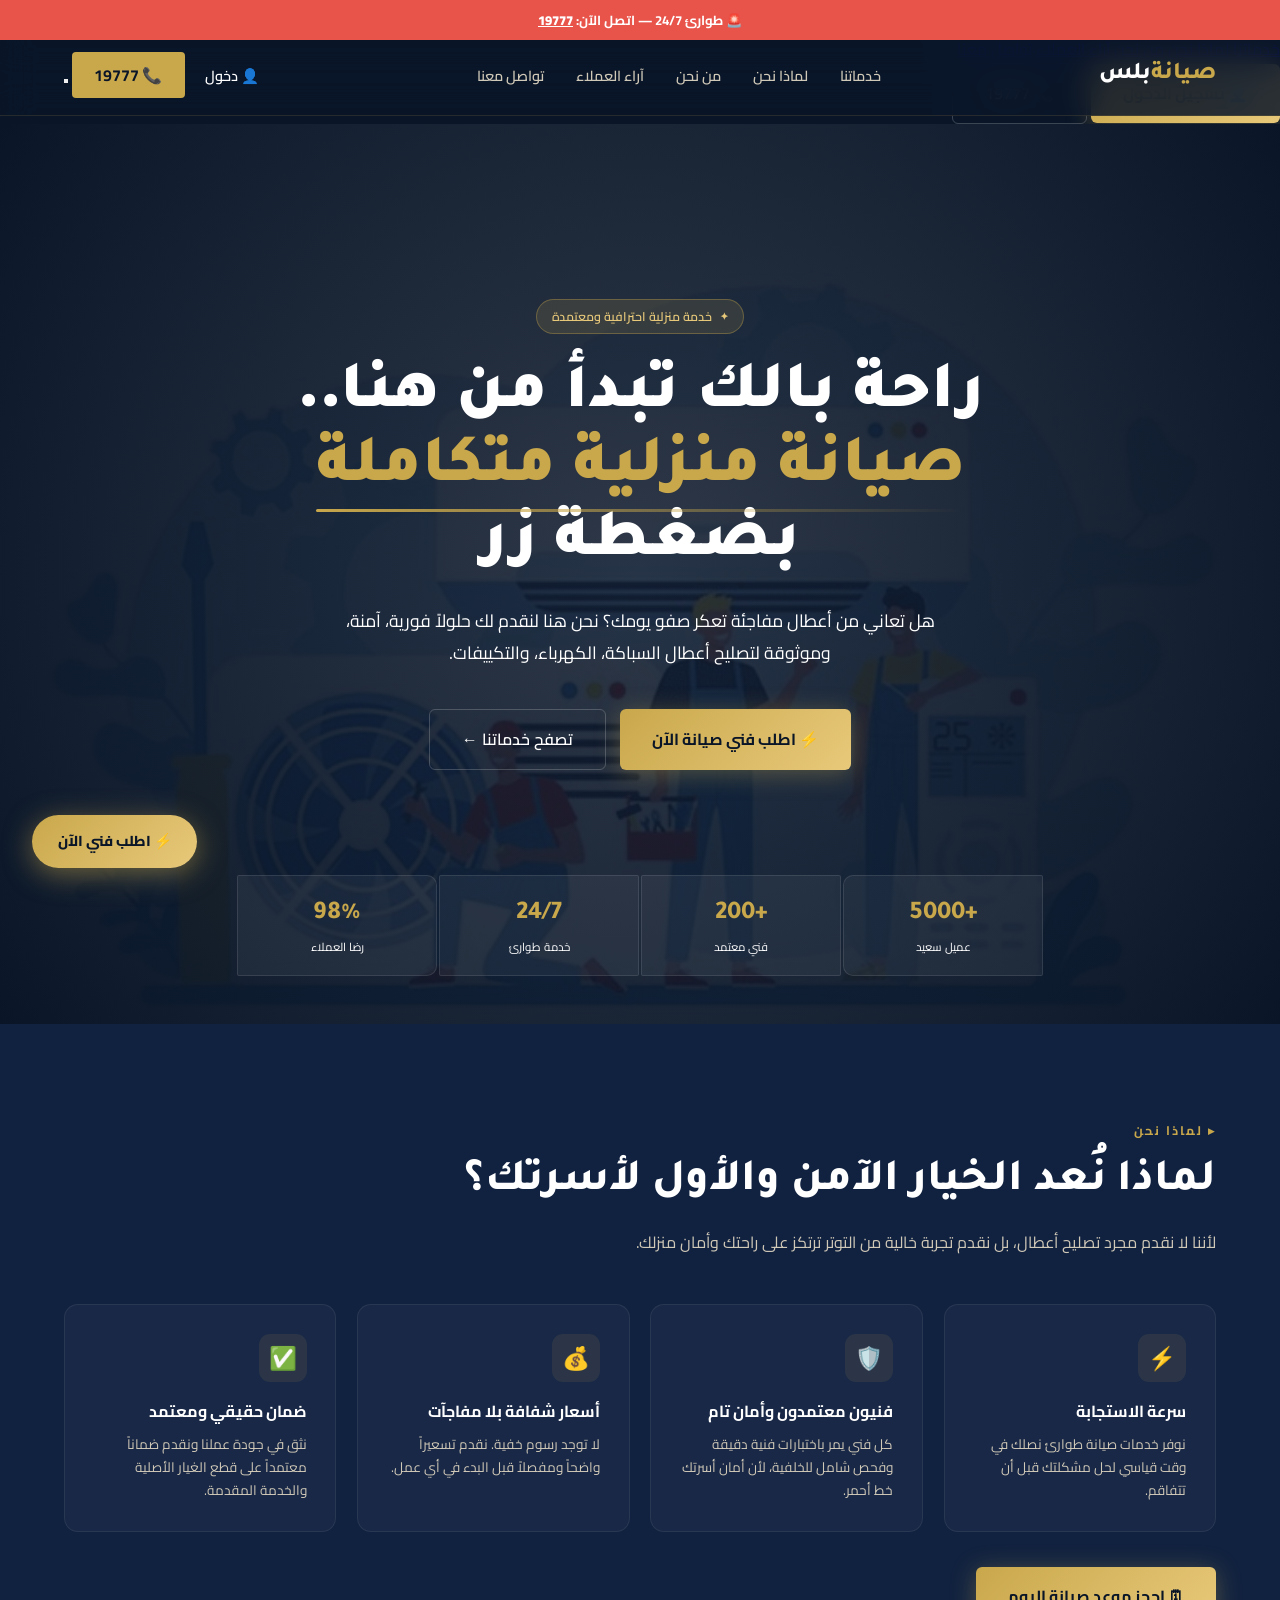
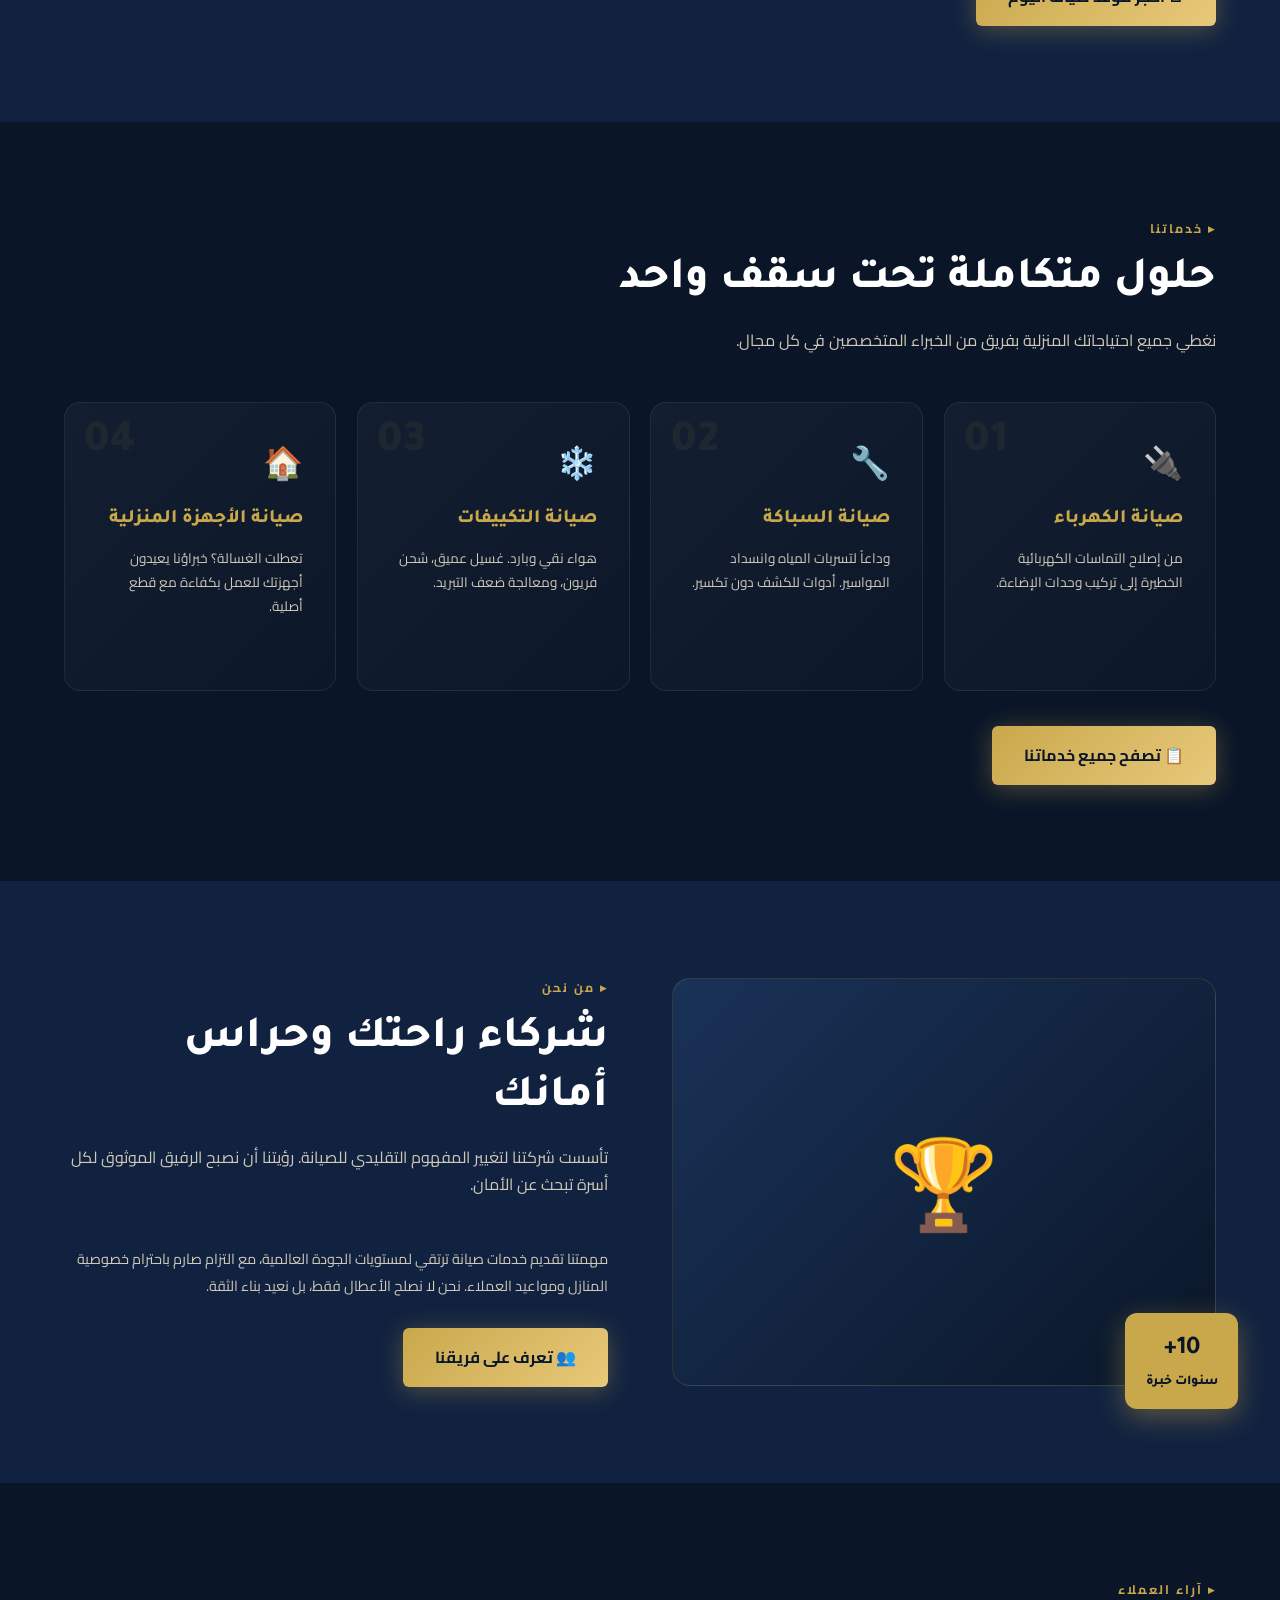
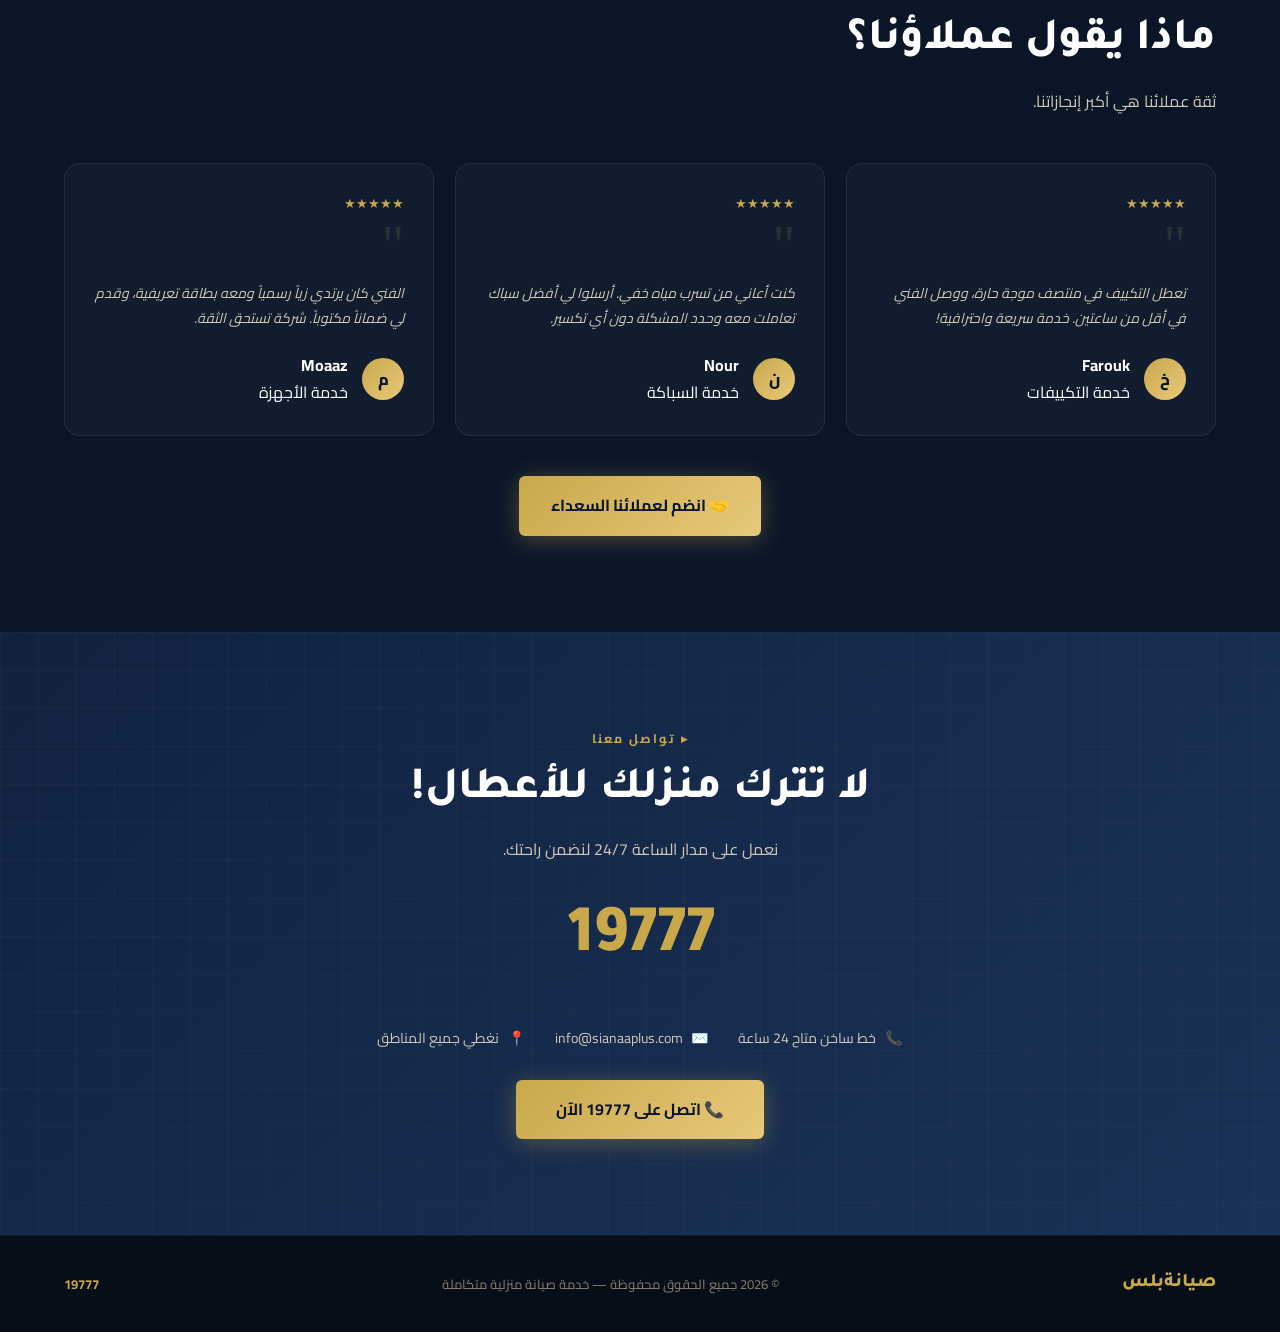
==== commit 305319b8: "Add files via upload" ====
--- a/index.html
+++ b/index.html
@@ -9,33 +9,9 @@
 <link rel="stylesheet" href="shared.css"/>
 <style>
 /* ── HERO (الواجهة ثابتة مع الصورة كخلفية وبدون تروس) ── */
-.hero {
-  min-height: 100vh;
-  display: flex;
-  align-items: center;
-  justify-content: center;
-  position: relative;
-  background-image: url('Image 2026-03-30 at 13.28.39.jpeg'); 
-  background-size: cover;
-  background-position: center;
-  padding: 10rem 5% 15rem; 
-  overflow: hidden;
-}
-.hero::before {
-  content: '';
-  position: absolute;
-  inset: 0;
-  background-color: rgba(10, 22, 40, 0.85); 
-  z-index: 1;
-}
-.hero::after {
-  content: '';
-  position: absolute;
-  inset: 0;
-  background: radial-gradient(circle at center, transparent 0%, var(--navy) 100%);
-  z-index: 2;
-}
-
+.hero { min-height: 100vh; display: flex; align-items: center; justify-content: center; position: relative; background-image: url('Image 2026-03-30 at 13.28.39.jpeg'); background-size: cover; background-position: center; padding: 10rem 5% 15rem; overflow: hidden; }
+.hero::before { content: ''; position: absolute; inset: 0; background-color: rgba(10, 22, 40, 0.85); z-index: 1; }
+.hero::after { content: ''; position: absolute; inset: 0; background: radial-gradient(circle at center, transparent 0%, var(--navy) 100%); z-index: 2; }
 .hero-content { position: relative; z-index: 10; flex: 1; max-width: 720px; text-align: center; margin: 0 auto; }
 .hero-badge { display: inline-flex; align-items: center; gap:.45rem; background:rgba(201,168,76,.15); border:1px solid rgba(201,168,76,.35); border-radius:100px; padding:.38rem .95rem; font-size:.78rem; color:var(--gold-light); font-weight:600; margin-bottom:1.6rem; animation:fadeUp .6s ease both }
 .hero-badge::before{ content:'✦'; font-size:.65rem; }
@@ -44,7 +20,6 @@
 .hero h1 em::after { content:''; position:absolute; bottom:-4px; right:0; left:0; height:3px; background:linear-gradient(90deg,var(--gold),transparent); border-radius:3px }
 .hero-text { font-size:1.1rem; color:var(--white); line-height:1.8; max-width:640px; margin: 0 auto 2.5rem; animation:fadeUp .6s .18s ease both }
 .hero-actions { display:flex; gap:.9rem; justify-content:center; flex-wrap:wrap; animation:fadeUp .6s .26s ease both }
-
 .hero-stats { position:absolute; bottom:3rem; left:5%; right:5%; display:flex; gap:2px; z-index:10; animation:fadeUp .6s .4s ease both; justify-content: center; }
 .stat-card { flex: 0 1 200px; padding:1.1rem 1rem; background:rgba(255,255,255,.05); border:1px solid rgba(255,255,255,.1); text-align:center }
 .stat-card:first-child{ border-radius:10px 2px 2px 10px }
@@ -52,43 +27,19 @@
 .stat-num{ font-family:'Tajawal',sans-serif; font-size:1.6rem; font-weight:800; color:var(--gold) }
 .stat-lbl{ font-size:.72rem; color:var(--white); margin-top:.1rem }
 
-
-/* ── 👇 التروس والمعدات المتحركة في الأقسام السفلية الفارغة 👇 ── */
-.bg-tools-container {
-  position: absolute;
-  top: 0; left: 0; right: 0; bottom: 0;
-  pointer-events: none;
-  overflow: hidden;
-  z-index: 0; /* خلف المحتوى الأساسي للأقسام السفلية */
-}
-/* تعديل الأقسام لتكون relative حتى تحتفظ بالمعدات بداخلها */
+/* ── التروس والمعدات ── */
+.bg-tools-container { position: absolute; top: 0; left: 0; right: 0; bottom: 0; pointer-events: none; overflow: hidden; z-index: 0; }
 .why-sec, .svc-sec, .test-sec { position: relative; }
-
-.bg-tool {
-  position: absolute;
-  opacity: 0.04; /* شفافية خفيفة جداً لعدم التشتيت */
-  color: var(--gold);
-}
-.bg-tool svg {
-  width: 100%; height: 100%; fill: currentColor;
-}
-
-/* توزيع التروس في قسم "لماذا نحن" */
+.bg-tool { position: absolute; opacity: 0.04; color: var(--gold); }
+.bg-tool svg { width: 100%; height: 100%; fill: currentColor; }
 .t-why-1 { width: 140px; top: 10%; right: -30px; animation: spinGear 40s linear infinite; }
 .t-why-2 { width: 80px; bottom: 15%; left: 5%; animation: floatSpace 8s ease-in-out infinite 1s; }
-
-/* توزيع التروس والمفاتيح في قسم "خدماتنا" */
 .t-svc-1 { width: 180px; top: -40px; left: -50px; animation: spinGear 50s linear infinite reverse; }
 .t-svc-2 { width: 90px; bottom: 20%; right: 8%; transform: rotate(45deg); animation: floatSpace 6s ease-in-out infinite; }
-
-/* توزيع التروس في قسم "آراء العملاء" */
 .t-test-1 { width: 120px; top: 20%; left: -20px; animation: spinGear 35s linear infinite; }
 .t-test-2 { width: 100px; bottom: -20px; right: -20px; animation: spinGear 45s linear infinite reverse; }
-
 @keyframes spinGear { 100% { transform: rotate(360deg); } }
 @keyframes floatSpace { 0%, 100% { transform: translateY(0); } 50% { transform: translateY(-20px); } }
-/* ── 👆 نهاية تنسيقات المعدات الخلفية 👆 ── */
-
 
 /* ── WHY ── */
 .why-sec{background:var(--navy-mid)}
@@ -143,24 +94,8 @@
 .c-item{display:flex;align-items:center;gap:.55rem;color:var(--body-text);font-size:.88rem}
 
 /* ── RESPONSIVE ── */
-@media(max-width:900px){
-  .hero{padding:10rem 5% 18rem} 
-  .hero-content{max-width:100%}
-  .hero-text{margin-right:auto;margin-left:auto}
-  .hero-actions{justify-content:center}
-  .hero-stats{bottom:2rem;flex-wrap:wrap;gap:4px; justify-content: space-around;}
-  .stat-card{min-width:calc(50% - 4px); flex: 0 1 calc(50% - 4px); border-radius:6px!important}
-  .about-sec{grid-template-columns:1fr}
-  .about-visual{order:-1}
-}
-@media(max-width:600px){
-  .hero{padding:9rem 4% 19rem}
-  .hero h1 { font-size:clamp(1.8rem, 8vw, 2.5rem); } 
-  .hero-actions{flex-direction:column;gap:.7rem}
-  .hero-actions a{width:100%;justify-content:center}
-  .contact-items{flex-direction:column;align-items:center;gap:1rem}
-  .bg-tool { opacity: 0.02; } /* تقليل التروس جدا في الموبايل */
-}
+@media(max-width:900px){ .hero{padding:10rem 5% 18rem} .hero-content{max-width:100%} .hero-text{margin-right:auto;margin-left:auto} .hero-actions{justify-content:center} .hero-stats{bottom:2rem;flex-wrap:wrap;gap:4px; justify-content: space-around;} .stat-card{min-width:calc(50% - 4px); flex: 0 1 calc(50% - 4px); border-radius:6px!important} .about-sec{grid-template-columns:1fr} .about-visual{order:-1} }
+@media(max-width:600px){ .hero{padding:9rem 4% 19rem} .hero h1 { font-size:clamp(1.8rem, 8vw, 2.5rem); } .hero-actions{flex-direction:column;gap:.7rem} .hero-actions a{width:100%;justify-content:center} .contact-items{flex-direction:column;align-items:center;gap:1rem} .bg-tool { opacity: 0.02; } }
 </style>
 </head>
 <body class="has-ebar">
@@ -200,7 +135,6 @@
 </div>
 
 <section class="hero" id="home">
-  
   <div class="hero-content">
     <div class="hero-badge">خدمة منزلية احترافية ومعتمدة</div>
     <h1>راحة بالك تبدأ من هنا..<br/><em>صيانة منزلية متكاملة</em><br/>بضغطة زر</h1>
@@ -210,7 +144,6 @@
       <a href="#services" class="btn-outline">تصفح خدماتنا ←</a>
     </div>
   </div>
-
   <div class="hero-stats">
     <div class="stat-card"><div class="stat-num">+5000</div><div class="stat-lbl">عميل سعيد</div></div>
     <div class="stat-card"><div class="stat-num">+200</div><div class="stat-lbl">فني معتمد</div></div>
@@ -221,10 +154,9 @@
 
 <section class="section why-sec" id="why">
   <div class="bg-tools-container">
-    <div class="bg-tool t-why-1"><svg viewBox="0 0 24 24"><path d="M19.14 12.94c.04-.3.06-.61.06-.94 0-.32-.02-.64-.06-.94l2.03-1.58c.18-.14.23-.41.12-.61l-1.92-3.32c-.12-.22-.37-.29-.59-.22l-2.39.96c-.5-.38-1.03-.7-1.62-.94l-.36-2.54c-.05-.24-.24-.41-.48-.41h-3.84c-.24 0-.43.17-.47.41l-.36 2.54c-.59.24-1.13.56-1.62.94l-2.39-.96c-.22-.08-.47 0-.59.22l-1.92 3.32c-.12.22-.07.49.12.61l2.03 1.58c-.04.3-.06.61-.06.94s.02.64.06.94l-2.03 1.58c-.18.14-.23.41-.12.61l1.92 3.32c.12.22.37.29.59.22l2.39-.96c.5.38 1.03.7 1.62.94l.36 2.54c.05.24.24.41.48.41h3.84c.24 0 .43-.17.47-.41l.36-2.54c.59-.24 1.13-.56 1.62-.94l2.39.96c.22.08.47 0 .59-.22l1.92-3.32c.12-.22.07-.49-.12-.61l-2.03-1.58zM12 15.6c-1.98 0-3.6-1.62-3.6-3.6s1.62-3.6 3.6-3.6 3.6 1.62 3.6 3.6-1.62 3.6-3.6 3.6z"/></svg></div>
-    <div class="bg-tool t-why-2"><svg viewBox="0 0 24 24"><path d="M21.71 20.29l-9.53-9.53C12.75 9.77 13 8.4 12.64 7c-.43-1.64-1.7-2.92-3.35-3.36-1.95-.51-3.92.27-5.01 1.81l3.01 3.01c.2.2.2.51 0 .71l-1.41 1.41c-.2.2-.51.2-.71 0L2.16 7.57C.62 8.66-.16 10.63.35 12.58c.44 1.65 1.72 2.92 3.36 3.36 1.4.36 2.77.1 3.76-.48l9.53 9.53c.39.39 1.02.39 1.41 0l3.3-3.3c.39-.38.39-1.01 0-1.4z"/></svg></div>
-  </div>
-
+    <div class="bg-tool t-why-1"><svg viewBox="0 0 24 24"><path d="..."></path></svg></div>
+    <div class="bg-tool t-why-2"><svg viewBox="0 0 24 24"><path d="..."></path></svg></div>
+  </div>
   <div class="section-tag" style="position:relative; z-index:2;">▸ لماذا نحن</div>
   <h2 class="section-title" style="position:relative; z-index:2;">لماذا نُعد الخيار الآمن والأول لأسرتك؟</h2>
   <p class="section-sub" style="position:relative; z-index:2;">لأننا لا نقدم مجرد تصليح أعطال، بل نقدم تجربة خالية من التوتر ترتكز على راحتك وأمان منزلك.</p>
@@ -239,18 +171,17 @@
 
 <section class="section svc-sec" id="services">
   <div class="bg-tools-container">
-    <div class="bg-tool t-svc-1"><svg viewBox="0 0 24 24"><path d="M19.14 12.94c.04-.3.06-.61.06-.94 0-.32-.02-.64-.06-.94l2.03-1.58c.18-.14.23-.41.12-.61l-1.92-3.32c-.12-.22-.37-.29-.59-.22l-2.39.96c-.5-.38-1.03-.7-1.62-.94l-.36-2.54c-.05-.24-.24-.41-.48-.41h-3.84c-.24 0-.43.17-.47.41l-.36 2.54c-.59.24-1.13.56-1.62.94l-2.39-.96c-.22-.08-.47 0-.59.22l-1.92 3.32c-.12.22-.07.49.12.61l2.03 1.58c-.04.3-.06.61-.06.94s.02.64.06.94l-2.03 1.58c-.18.14-.23.41-.12.61l1.92 3.32c.12.22.37.29.59.22l2.39-.96c.5.38 1.03.7 1.62.94l.36 2.54c.05.24.24.41.48.41h3.84c.24 0 .43-.17.47-.41l.36-2.54c.59-.24 1.13-.56 1.62-.94l2.39.96c.22.08.47 0 .59-.22l1.92-3.32c.12-.22.07-.49-.12-.61l-2.03-1.58zM12 15.6c-1.98 0-3.6-1.62-3.6-3.6s1.62-3.6 3.6-3.6 3.6 1.62 3.6 3.6-1.62 3.6-3.6 3.6z"/></svg></div>
-    <div class="bg-tool t-svc-2"><svg viewBox="0 0 24 24"><path d="M21.71 20.29l-9.53-9.53C12.75 9.77 13 8.4 12.64 7c-.43-1.64-1.7-2.92-3.35-3.36-1.95-.51-3.92.27-5.01 1.81l3.01 3.01c.2.2.2.51 0 .71l-1.41 1.41c-.2.2-.51.2-.71 0L2.16 7.57C.62 8.66-.16 10.63.35 12.58c.44 1.65 1.72 2.92 3.36 3.36 1.4.36 2.77.1 3.76-.48l9.53 9.53c.39.39 1.02.39 1.41 0l3.3-3.3c.39-.38.39-1.01 0-1.4z"/></svg></div>
-  </div>
-
+    <div class="bg-tool t-svc-1"><svg viewBox="0 0 24 24"><path d="..."></path></svg></div>
+    <div class="bg-tool t-svc-2"><svg viewBox="0 0 24 24"><path d="..."></path></svg></div>
+  </div>
   <div class="section-tag" style="position:relative; z-index:2;">▸ خدماتنا</div>
   <h2 class="section-title" style="position:relative; z-index:2;">حلول متكاملة تحت سقف واحد</h2>
   <p class="section-sub" style="position:relative; z-index:2;">نغطي جميع احتياجاتك المنزلية بفريق من الخبراء المتخصصين في كل مجال.</p>
   <div class="svc-grid reveal">
-    <div class="svc-card"><span class="svc-num">01</span><span class="svc-icon">🔌</span><h3>صيانة الكهرباء</h3><p>من إصلاح التماسات الكهربائية الخطيرة إلى تركيب وحدات الإضاءة وتأسيس الشبكات.</p><a href="technicians.html" class="svc-link">اطلب الخدمة ←</a></div>
-    <div class="svc-card"><span class="svc-num">02</span><span class="svc-icon">🔧</span><h3>صيانة السباكة</h3><p>وداعاً لتسربات المياه وانسداد المواسير. أحدث أدوات الكشف عن التسربات دون تكسير.</p><a href="technicians.html" class="svc-link">اطلب الخدمة ←</a></div>
-    <div class="svc-card"><span class="svc-num">03</span><span class="svc-icon">❄️</span><h3>صيانة التكييفات</h3><p>هواء نقي وبارد طوال الصيف. غسيل عميق، شحن فريون، ومعالجة ضعف التبريد لجميع الماركات.</p><a href="technicians.html" class="svc-link">اطلب الخدمة ←</a></div>
-    <div class="svc-card"><span class="svc-num">04</span><span class="svc-icon">🏠</span><h3>صيانة الأجهزة المنزلية</h3><p>تعطلت الغسالة أو الثلاجة؟ خبراؤنا يعيدون أجهزتك للعمل بكفاءتها الأولى مع قطع غيار أصلية.</p><a href="technicians.html" class="svc-link">اطلب الخدمة ←</a></div>
+    <div class="svc-card"><span class="svc-num">01</span><span class="svc-icon">🔌</span><h3>صيانة الكهرباء</h3><p>من إصلاح التماسات الكهربائية الخطيرة إلى تركيب وحدات الإضاءة.</p><a href="technicians.html?filter=electric" class="svc-link">اطلب الخدمة ←</a></div>
+    <div class="svc-card"><span class="svc-num">02</span><span class="svc-icon">🔧</span><h3>صيانة السباكة</h3><p>وداعاً لتسربات المياه وانسداد المواسير. أدوات للكشف دون تكسير.</p><a href="technicians.html?filter=plumbing" class="svc-link">اطلب الخدمة ←</a></div>
+    <div class="svc-card"><span class="svc-num">03</span><span class="svc-icon">❄️</span><h3>صيانة التكييفات</h3><p>هواء نقي وبارد. غسيل عميق، شحن فريون، ومعالجة ضعف التبريد.</p><a href="technicians.html?filter=ac" class="svc-link">اطلب الخدمة ←</a></div>
+    <div class="svc-card"><span class="svc-num">04</span><span class="svc-icon">🏠</span><h3>صيانة الأجهزة المنزلية</h3><p>تعطلت الغسالة؟ خبراؤنا يعيدون أجهزتك للعمل بكفاءة مع قطع أصلية.</p><a href="technicians.html?filter=appliances" class="svc-link">اطلب الخدمة ←</a></div>
   </div>
   <div style="margin-top:2.2rem; position:relative; z-index:2;"><a href="technicians.html" class="btn-primary">📋 تصفح جميع خدماتنا</a></div>
 </section>
@@ -271,10 +202,9 @@
 
 <section class="section test-sec" id="testimonials">
   <div class="bg-tools-container">
-    <div class="bg-tool t-test-1"><svg viewBox="0 0 24 24"><path d="M19.14 12.94c.04-.3.06-.61.06-.94 0-.32-.02-.64-.06-.94l2.03-1.58c.18-.14.23-.41.12-.61l-1.92-3.32c-.12-.22-.37-.29-.59-.22l-2.39.96c-.5-.38-1.03-.7-1.62-.94l-.36-2.54c-.05-.24-.24-.41-.48-.41h-3.84c-.24 0-.43.17-.47.41l-.36 2.54c-.59.24-1.13.56-1.62.94l-2.39-.96c-.22-.08-.47 0-.59.22l-1.92 3.32c-.12.22-.07.49.12.61l2.03 1.58c-.04.3-.06.61-.06.94s.02.64.06.94l-2.03 1.58c-.18.14-.23.41-.12.61l1.92 3.32c.12.22.37.29.59.22l2.39-.96c.5.38 1.03.7 1.62.94l.36 2.54c.05.24.24.41.48.41h3.84c.24 0 .43-.17.47-.41l.36-2.54c.59-.24 1.13-.56 1.62-.94l2.39.96c.22.08.47 0 .59-.22l1.92-3.32c.12-.22.07-.49-.12-.61l-2.03-1.58zM12 15.6c-1.98 0-3.6-1.62-3.6-3.6s1.62-3.6 3.6-3.6 3.6 1.62 3.6 3.6-1.62 3.6-3.6 3.6z"/></svg></div>
-    <div class="bg-tool t-test-2"><svg viewBox="0 0 24 24"><path d="M19.14 12.94c.04-.3.06-.61.06-.94 0-.32-.02-.64-.06-.94l2.03-1.58c.18-.14.23-.41.12-.61l-1.92-3.32c-.12-.22-.37-.29-.59-.22l-2.39.96c-.5-.38-1.03-.7-1.62-.94l-.36-2.54c-.05-.24-.24-.41-.48-.41h-3.84c-.24 0-.43.17-.47.41l-.36 2.54c-.59.24-1.13.56-1.62.94l-2.39-.96c-.22-.08-.47 0-.59.22l-1.92 3.32c-.12.22-.07.49.12.61l2.03 1.58c-.04.3-.06.61-.06.94s.02.64.06.94l-2.03 1.58c-.18.14-.23.41-.12.61l1.92 3.32c.12.22.37.29.59.22l2.39-.96c.5.38 1.03.7 1.62.94l.36 2.54c.05.24.24.41.48.41h3.84c.24 0 .43-.17.47-.41l.36-2.54c.59-.24 1.13-.56 1.62-.94l2.39.96c.22.08.47 0 .59-.22l1.92-3.32c.12-.22.07-.49-.12-.61l-2.03-1.58zM12 15.6c-1.98 0-3.6-1.62-3.6-3.6s1.62-3.6 3.6-3.6 3.6 1.62 3.6 3.6-1.62 3.6-3.6 3.6z"/></svg></div>
-  </div>
-
+    <div class="bg-tool t-test-1"><svg viewBox="0 0 24 24"><path d="..."></path></svg></div>
+    <div class="bg-tool t-test-2"><svg viewBox="0 0 24 24"><path d="..."></path></svg></div>
+  </div>
   <div class="section-tag" style="position:relative; z-index:2;">▸ آراء العملاء</div>
   <h2 class="section-title" style="position:relative; z-index:2;">ماذا يقول عملاؤنا؟</h2>
   <p class="section-sub" style="position:relative; z-index:2;">ثقة عملائنا هي أكبر إنجازاتنا.</p>
@@ -310,7 +240,6 @@
 <a href="technicians.html" class="float-cta">⚡ اطلب فني الآن</a>
 
 <script>
-// ── NAV USER STATUS ──
 const status=sessionStorage.getItem('loggedIn');
 const via=sessionStorage.getItem('via')||'';
 const name=sessionStorage.getItem('userName')||'';
@@ -328,22 +257,15 @@
   badge.style.cssText='display:inline-block;font-size:.76rem;color:var(--muted);font-weight:600;padding:.28rem .7rem;background:rgba(255,255,255,.05);border-radius:6px;border:1px solid rgba(255,255,255,.1)';
   badge.textContent='👤 زائر';
 }
-
-// ── HAMBURGER ──
 function toggleMenu(){
-  const ham=document.getElementById('ham');
-  const menu=document.getElementById('mob-menu');
-  ham.classList.toggle('open');
-  menu.classList.toggle('open');
+  const ham=document.getElementById('ham'), menu=document.getElementById('mob-menu');
+  ham.classList.toggle('open'); menu.classList.toggle('open');
   document.body.style.overflow=menu.classList.contains('open')?'hidden':'';
 }
 function closeMenu(){
-  document.getElementById('ham').classList.remove('open');
-  document.getElementById('mob-menu').classList.remove('open');
+  document.getElementById('ham').classList.remove('open'); document.getElementById('mob-menu').classList.remove('open');
   document.body.style.overflow='';
 }
-
-// ── SCROLL REVEAL ──
 const obs=new IntersectionObserver(entries=>{entries.forEach(e=>{if(e.isIntersecting)e.target.classList.add('visible');})},{threshold:.1});
 document.querySelectorAll('.reveal').forEach(el=>obs.observe(el));
 </script>
--- a/shared.css
+++ b/shared.css
@@ -1,33 +1,58 @@
-/* ============================================
-   SHARED VARIABLES & RESET
-   ============================================ */
-*, *::before, *::after { 
-  box-sizing: border-box; 
-  margin: 0; 
-  padding: 0; 
-}
-
+/* ── Gear Canvas ── */
+#gear-canvas {
+  position: fixed; top: 0; left: 0;
+  width: 100%; height: 100%;
+  z-index: 0; pointer-events: none; opacity: .15;
+}
+
+/* ── Toast ── */
+.toast {
+  position: fixed; bottom: 1.5rem; left: 50%;
+  transform: translateX(-50%);
+  padding: .75rem 1.4rem; border-radius: 10px;
+  font-size: .85rem; font-weight: 600;
+  box-shadow: 0 8px 28px rgba(0,0,0,.4);
+  z-index: 9999; white-space: nowrap;
+  pointer-events: none; opacity: 0;
+  transition: opacity .3s;
+}
+.toast.show { opacity: 1; }
+.toast.ok  { background:#0d1a35; border:1px solid rgba(34,197,94,.4); color:#86efac; }
+.toast.err { background:#0d1a35; border:1px solid rgba(232,83,74,.4); color:#fca5a5; }
+
+/* ── Overlay ── */
+.overlay {
+  position: fixed; inset: 0; z-index: 200;
+  background: rgba(0,0,0,.75);
+  backdrop-filter: blur(12px);
+  display: flex; align-items: center; justify-content: center;
+  padding: 1rem; opacity: 0; pointer-events: none;
+  transition: opacity .3s;
+}
+.overlay.open { opacity: 1; pointer-events: all; }
+
+/* ── Nav scrolled shadow ── */
+nav.scrolled { box-shadow: 0 4px 30px rgba(0,0,0,.5); }
+
+*, *::before, *::after { box-sizing: border-box; margin: 0; padding: 0; }
+
+/* تم توحيد المتغيرات لتتطابق مع الـ HTML تماماً */
 :root {
-  /* 👇 تعريف قيم RGB للون البحرية لاستخدامها في طبقة الدمج 👇 */
-  --navy-rgb:   10, 22, 40; 
-  
-  --navy:       #0a1628;
-  --navy-mid:   #112240;
+  --navy: #0a1628;
+  --navy-mid: #112240;
   --navy-light: #1a3258;
-  --gold:       #c9a84c;
+  --gold: #c9a84c;
   --gold-light: #e8c97a;
-  --white:      #ffffff;
-  --body-text:  #d1c9b8;
-  --muted:      #8a8070;
-  --red:        #e8534a;
-  --green:      #2ecc71;
-  --blue:       #3b82f6;
-}
-
-html { 
-  scroll-behavior: smooth; 
-  font-size: 16px; 
-}
+  --white: #ffffff;
+  --body-text: #d1c9b8;
+  --muted: #8a8070;
+  --red: #e8534a;
+  --green: #2ecc71;
+  --blue: #3b82f6;
+  --danger: #e8534a;
+}
+
+html { scroll-behavior: smooth; }
 
 body {
   font-family: 'Cairo', sans-serif;
@@ -35,287 +60,232 @@
   color: var(--white);
   overflow-x: hidden;
   line-height: 1.7;
-  -webkit-font-smoothing: antialiased;
-}
-
-img { max-width: 100%; display: block; }
-a { text-decoration: none; }
-button { cursor: pointer; font-family: 'Cairo', sans-serif; }
-
-/* ============================================
-   BUTTONS
-   ============================================ */
-.btn-primary {
-  display: inline-flex; align-items: center; justify-content: center; gap: .5rem;
-  background: linear-gradient(135deg, var(--gold), var(--gold-light));
-  color: var(--navy); border: none; border-radius: 8px;
-  padding: .9rem 1.8rem; font-size: .95rem; font-weight: 800;
-  transition: transform .25s, box-shadow .25s;
-  box-shadow: 0 4px 20px rgba(201,168,76,.35);
-  white-space: nowrap;
-}
-.btn-primary:hover { transform: translateY(-3px); box-shadow: 0 8px 28px rgba(201,168,76,.5); }
-.btn-primary:active { transform: translateY(-1px); }
-
-.btn-outline {
-  display: inline-flex; align-items: center; justify-content: center; gap: .5rem;
-  background: transparent; color: var(--white);
-  border: 1.5px solid rgba(255,255,255,.25); border-radius: 8px;
-  padding: .9rem 1.8rem; font-size: .95rem; font-weight: 600;
-  transition: border-color .25s, background .25s;
-  white-space: nowrap;
-}
-.btn-outline:hover { border-color: var(--gold); background: rgba(201,168,76,.08); }
-
-/* ============================================
-   EMERGENCY BAR
-   ============================================ */
+}
+
+/* ── EMERGENCY BAR & NAVBAR OFFSET ── */
 .ebar {
-  background: var(--red); text-align: center;
-  padding: .55rem 1rem; font-size: .8rem; font-weight: 700;
-  position: relative; z-index: 200;
-}
-.ebar a { color: #fff; font-weight: 900; }
-
-/* ============================================
-   NAVBAR
-   ============================================ */
+  background: var(--danger);
+  text-align: center;
+  padding: 0.55rem 1rem;
+  font-size: 0.82rem;
+  font-weight: 700;
+  color: var(--white);
+  position: fixed;
+  top: 0; left: 0; right: 0;
+  z-index: 101;
+}
+.ebar a { color: var(--white); font-weight: 900; }
+body.has-ebar .navbar-offset { height: 36px; }
+body.has-ebar .navbar { top: 36px; }
+
+/* ── NAVBAR ── */
 .navbar {
   position: fixed; top: 0; right: 0; left: 0; z-index: 100;
   display: flex; align-items: center; justify-content: space-between;
-  padding: 0 5%; height: 64px;
-  background: rgba(10,22,40,.92);
-  backdrop-filter: blur(18px);
-  -webkit-backdrop-filter: blur(18px);
-  border-bottom: 1px solid rgba(201,168,76,.12);
-}
-body.has-ebar .navbar { top: 36px; }
-body.has-ebar .navbar-offset { height: 100px; }
-.navbar-offset { height: 64px; }
-
-.nav-logo {
+  padding: 1.2rem 5%;
+  background: rgba(10,22,40,0.85);
+  backdrop-filter: blur(16px);
+  border-bottom: 1px solid rgba(201,168,76,0.15);
+  transition: all 0.3s ease;
+}
+.nav-logo { font-family: 'Tajawal', sans-serif; font-size: 1.5rem; font-weight: 800; color: var(--gold); text-decoration: none;}
+.nav-logo span { color: var(--white); }
+.nav-links { display: flex; gap: 2rem; list-style: none; }
+.nav-links a { color: var(--body-text); text-decoration: none; font-size: 0.9rem; font-weight: 600; transition: color 0.3s; }
+.nav-links a:hover { color: var(--gold); }
+.nav-cta-btn { background: var(--gold); color: var(--navy) !important; padding: 0.5rem 1.4rem; border-radius: 4px; font-weight: 700 !important; text-decoration: none; }
+.nav-cta-btn:hover { background: var(--gold-light) !important; }
+.nav-login-btn { color: var(--white); text-decoration: none; font-size: 0.9rem; font-weight: 600; margin-left: 1rem; }
+.nav-login-btn:hover { color: var(--gold); }
+
+/* ── HERO ── */
+.hero {
+  min-height: 100vh;
+  display: flex; align-items: center;
+  position: relative;
+  padding: 8rem 5% 12rem;
+  overflow: hidden;
+}
+.hero-bg {
+  position: absolute; inset: 0;
+  background: radial-gradient(ellipse 80% 60% at 70% 50%, rgba(201,168,76,0.08) 0%, transparent 70%),
+              linear-gradient(160deg, #0a1628 0%, #0d1e38 50%, #0a1628 100%);
+}
+.hero-grid {
+  position: absolute; inset: 0;
+  background-image: linear-gradient(rgba(201,168,76,0.04) 1px, transparent 1px),
+                    linear-gradient(90deg, rgba(201,168,76,0.04) 1px, transparent 1px);
+  background-size: 60px 60px;
+  mask-image: radial-gradient(ellipse 80% 80% at 50% 50%, black 30%, transparent 100%);
+}
+.hero-content { position: relative; z-index: 2; max-width: 700px; }
+.hero-badge {
+  display: inline-flex; align-items: center; gap: 0.5rem;
+  background: rgba(201,168,76,0.1); border: 1px solid rgba(201,168,76,0.3);
+  border-radius: 100px; padding: 0.4rem 1rem;
+  font-size: 0.82rem; color: var(--gold); font-weight: 600;
+  margin-bottom: 1.8rem; animation: fadeUp 0.6s ease both;
+}
+.hero-badge::before { content: '✦'; font-size: 0.7rem; }
+h1 {
   font-family: 'Tajawal', sans-serif;
-  font-size: 1.45rem; font-weight: 900; color: var(--gold);
-}
-.nav-logo span { color: var(--white); }
-
-.nav-links {
-  display: flex; align-items: center; gap: 1.8rem; list-style: none;
-}
-.nav-links a {
-  color: var(--body-text); font-size: .88rem; font-weight: 600;
-  transition: color .3s; padding: .3rem 0;
-  position: relative;
-}
-.nav-links a::after {
-  content: ''; position: absolute; bottom: -2px; right: 0;
-  width: 0; height: 2px; background: var(--gold);
-  transition: width .3s;
-}
-.nav-links a:hover { color: var(--gold); }
-.nav-links a:hover::after { width: 100%; }
-
-.nav-actions { display: flex; align-items: center; gap: .6rem; }
-.nav-login-btn {
-  color: var(--body-text); font-size: .85rem; font-weight: 600;
-  padding: .4rem .9rem; border: 1px solid rgba(255,255,255,.12);
-  border-radius: 6px; background: transparent; transition: all .2s;
-}
-.nav-login-btn:hover { border-color: var(--gold); color: var(--gold); background: rgba(201,168,76,.07); }
-.nav-cta-btn {
-  background: var(--gold); color: var(--navy)!important;
-  padding: .45rem 1.1rem; border-radius: 6px;
-  font-size: .85rem; font-weight: 800;
-  transition: background .2s, transform .2s;
-}
-.nav-cta-btn:hover { background: var(--gold-light); transform: translateY(-1px); }
-
-/* Hamburger */
-.hamburger {
-  display: none; flex-direction: column; gap: 5px;
-  background: none; border: none; padding: .4rem; cursor: pointer;
-}
-.hamburger span {
-  display: block; width: 24px; height: 2px;
-  background: var(--white); border-radius: 2px;
-  transition: all .3s;
-}
-.hamburger.open span:nth-child(1) { transform: rotate(45deg) translate(5px, 5px); }
-.hamburger.open span:nth-child(2) { opacity: 0; }
-.hamburger.open span:nth-child(3) { transform: rotate(-45deg) translate(5px, -5px); }
-
-/* Mobile nav drawer */
-.mobile-nav {
-  display: none; position: fixed; top: 0; right: 0; left: 0; bottom: 0;
-  background: var(--navy-mid); z-index: 99; padding: 5rem 2rem 2rem;
-  flex-direction: column; gap: 1.5rem;
-  animation: slideIn .3s ease;
-}
-.mobile-nav.open { display: flex; }
-@keyframes slideIn { from { opacity: 0; transform: translateY(-10px); } to { opacity: 1; transform: translateY(0); } }
-.mobile-nav a {
-  color: var(--white); font-size: 1.2rem; font-weight: 700;
-  padding: .8rem 0; border-bottom: 1px solid rgba(255,255,255,.07);
-}
-.mobile-nav a:hover { color: var(--gold); }
-.mobile-nav .mob-btns { display: flex; flex-direction: column; gap: .8rem; margin-top: 1rem; }
-
-/* ============================================
-   SECTION BASICS
-   ============================================ */
-.section { padding: 5rem 5%; }
-.section-sm { padding: 3.5rem 5%; }
-.section-tag {
-  font-size: .72rem; letter-spacing: 2px; text-transform: uppercase;
-  color: var(--gold); font-weight: 700; margin-bottom: .7rem;
-}
-.section-title {
-  font-family: 'Tajawal', sans-serif;
-  font-size: clamp(1.7rem, 3.5vw, 2.6rem);
-  font-weight: 800; line-height: 1.25; margin-bottom: .9rem;
-}
-.section-sub {
-  color: var(--body-text); font-size: .95rem; max-width: 580px; margin-bottom: 2.5rem;
-  line-height: 1.8;
-}
-
-/* ============================================
-   FOOTER
-   ============================================ */
-footer {
-  background: #060e1a; padding: 1.8rem 5%;
-  display: flex; align-items: center; justify-content: space-between;
-  flex-wrap: wrap; gap: .8rem;
-  border-top: 1px solid rgba(255,255,255,.06);
-}
-footer p { font-size: .8rem; color: var(--muted); }
-.footer-logo { font-family: 'Tajawal', sans-serif; font-size: 1.1rem; font-weight: 800; color: var(--gold); }
-
-/* ============================================
-   FLOATING CTA
-   ============================================ */
+  font-size: clamp(2.2rem, 5vw, 3.8rem);
+  font-weight: 800; line-height: 1.25;
+  margin-bottom: 1.5rem;
+  animation: fadeUp 0.6s 0.1s ease both;
+}
+h1 em { font-style: normal; color: var(--gold); position: relative; }
+h1 em::after {
+  content: ''; position: absolute; bottom: -4px; right: 0; left: 0;
+  height: 3px; background: linear-gradient(90deg, var(--gold), transparent); border-radius: 2px;
+}
+.hero-text {
+  font-size: 1.05rem; color: var(--body-text); line-height: 1.85;
+  max-width: 580px; margin-bottom: 2.5rem;
+  animation: fadeUp 0.6s 0.2s ease both;
+}
+.hero-actions { display: flex; gap: 1rem; flex-wrap: wrap; animation: fadeUp 0.6s 0.3s ease both; }
+
+/* ── BUTTONS ── */
+.btn-primary {
+  background: linear-gradient(135deg, var(--gold), var(--gold-light));
+  color: var(--navy); border: none; border-radius: 6px;
+  padding: 1rem 2rem; font-family: 'Cairo', sans-serif;
+  font-size: 1rem; font-weight: 700; cursor: pointer; text-decoration: none;
+  display: inline-flex; align-items: center; gap: 0.5rem;
+  transition: transform 0.25s, box-shadow 0.25s;
+  box-shadow: 0 4px 24px rgba(201,168,76,0.35);
+}
+.btn-primary:hover { transform: translateY(-3px); box-shadow: 0 8px 32px rgba(201,168,76,0.5); }
+.btn-outline {
+  background: transparent; color: var(--white);
+  border: 1px solid rgba(255,255,255,0.2); border-radius: 6px;
+  padding: 1rem 2rem; font-family: 'Cairo', sans-serif;
+  font-size: 1rem; font-weight: 600; cursor: pointer; text-decoration: none;
+  display: inline-flex; align-items: center; gap: 0.5rem;
+  transition: border-color 0.25s, background 0.25s;
+}
+.btn-outline:hover { border-color: var(--gold); background: rgba(201,168,76,0.08); }
+
+/* ── HERO STATS ── */
+.hero-stats {
+  position: absolute; bottom: 4rem; left: 5%; right: 5%;
+  display: flex; gap: 2px; z-index: 2;
+  animation: fadeUp 0.6s 0.5s ease both;
+}
+.stat-card {
+  flex: 1; padding: 1.2rem 1.5rem;
+  background: rgba(255,255,255,0.04);
+  border: 1px solid rgba(255,255,255,0.07);
+  border-radius: 2px; text-align: center;
+}
+.stat-card:first-child { border-radius: 10px 2px 2px 10px; }
+.stat-card:last-child  { border-radius: 2px 10px 10px 2px; }
+.stat-num { font-family: 'Tajawal', sans-serif; font-size: 1.8rem; font-weight: 800; color: var(--gold); }
+.stat-label { font-size: 0.78rem; color: var(--muted); margin-top: 0.2rem; }
+
+/* ── SECTIONS BASE ── */
+.section { padding: 6rem 5%; }
+.section-tag { font-size: 0.78rem; letter-spacing: 2px; text-transform: uppercase; color: var(--gold); font-weight: 700; margin-bottom: 0.8rem; }
+.section-title { font-family: 'Tajawal', sans-serif; font-size: clamp(1.8rem, 3.5vw, 2.8rem); font-weight: 800; line-height: 1.3; margin-bottom: 1rem; }
+.section-sub { color: var(--body-text); font-size: 1rem; max-width: 600px; margin-bottom: 3rem; }
+
+/* ── WHY US (تم تعديل الكلاسات لتطابق HTML) ── */
+.why-sec { background: var(--navy-mid); }
+.why-grid { display: grid; grid-template-columns: repeat(auto-fit, minmax(260px, 1fr)); gap: 1.5rem; margin-top: 3rem; }
+.why-card {
+  background: rgba(255,255,255,0.03); border: 1px solid rgba(255,255,255,0.07);
+  border-radius: 12px; padding: 2rem; position: relative; overflow: hidden;
+  transition: border-color 0.3s, transform 0.3s;
+}
+.why-card::before { content: ''; position: absolute; top: 0; right: 0; width: 3px; height: 0; background: var(--gold); transition: height 0.4s ease; }
+.why-card:hover { border-color: rgba(201,168,76,0.3); transform: translateY(-4px); }
+.why-card:hover::before { height: 100%; }
+.why-icon { width: 52px; height: 52px; background: rgba(201,168,76,0.1); border-radius: 12px; display: flex; align-items: center; justify-content: center; font-size: 1.5rem; margin-bottom: 1.2rem; }
+.why-card h3 { font-size: 1.05rem; font-weight: 700; margin-bottom: 0.6rem; }
+.why-card p { font-size: 0.88rem; color: var(--body-text); line-height: 1.7; }
+
+/* ── SERVICES (تم تعديل الكلاسات لتطابق HTML) ── */
+.svc-sec { background: var(--navy); }
+.svc-grid { display: grid; grid-template-columns: repeat(auto-fit, minmax(280px, 1fr)); gap: 1.5rem; margin-top: 3rem; }
+.svc-card {
+  background: linear-gradient(135deg, rgba(255,255,255,0.04), rgba(255,255,255,0.01));
+  border: 1px solid rgba(255,255,255,0.07); border-radius: 16px; padding: 2.2rem;
+  position: relative; overflow: hidden; transition: transform 0.3s, box-shadow 0.3s;
+}
+.svc-card:hover { transform: translateY(-6px); box-shadow: 0 20px 60px rgba(0,0,0,0.4); }
+.svc-num { position: absolute; top: 1.5rem; left: 1.5rem; font-family: 'Tajawal', sans-serif; font-size: 3rem; font-weight: 900; color: rgba(201,168,76,0.08); line-height: 1; }
+.svc-icon { font-size: 2.2rem; margin-bottom: 1rem; display: block; }
+.svc-card h3 { font-family: 'Tajawal', sans-serif; font-size: 1.3rem; font-weight: 800; color: var(--gold); margin-bottom: 0.8rem; }
+.svc-card p { font-size: 0.88rem; color: var(--body-text); line-height: 1.75; }
+.svc-link { display: inline-flex; align-items: center; gap: 0.3rem; margin-top: 1.2rem; font-size: 0.82rem; color: var(--gold); font-weight: 700; text-decoration: none; opacity: 0; transform: translateX(10px); transition: opacity 0.3s, transform 0.3s; }
+.svc-card:hover .svc-link { opacity: 1; transform: translateX(0); }
+
+/* ── ABOUT (تم تعديل الكلاسات لتطابق HTML) ── */
+.about-sec { background: var(--navy-mid); display: grid; grid-template-columns: 1fr 1fr; gap: 5rem; align-items: center; }
+.about-visual { position: relative; }
+.about-box { width: 100%; aspect-ratio: 4/3; background: linear-gradient(135deg, var(--navy-light), var(--navy)); border-radius: 20px; border: 1px solid rgba(201,168,76,0.2); display: flex; align-items: center; justify-content: center; font-size: 6rem; position: relative; overflow: hidden; }
+.about-badge { position: absolute; bottom: -1.5rem; right: -1.5rem; background: var(--gold); color: var(--navy); border-radius: 12px; padding: 1rem 1.5rem; font-family: 'Tajawal', sans-serif; font-size: 0.9rem; font-weight: 800; box-shadow: 0 8px 32px rgba(201,168,76,0.4); text-align: center; }
+.about-badge strong { font-size: 1.8rem; display: block; }
+
+/* ── TESTIMONIALS (تم تعديل الكلاسات لتطابق HTML) ── */
+.test-sec { background: var(--navy); }
+.test-grid { display: grid; grid-template-columns: repeat(auto-fit, minmax(300px, 1fr)); gap: 1.5rem; margin-top: 3rem; }
+.test-card { background: rgba(255,255,255,0.03); border: 1px solid rgba(255,255,255,0.08); border-radius: 16px; padding: 2rem; transition: border-color 0.3s; }
+.test-card:hover { border-color: rgba(201,168,76,0.25); }
+.quote { font-size: 4rem; line-height: 1; color: rgba(201,168,76,0.15); font-family: Georgia, serif; margin-bottom: 0.5rem; }
+.test-card p { font-size: 0.92rem; color: var(--body-text); line-height: 1.8; margin-bottom: 1.5rem; font-style: italic; }
+.test-author { display: flex; align-items: center; gap: 1rem; }
+.author-av { width: 44px; height: 44px; background: linear-gradient(135deg, var(--gold), var(--gold-light)); border-radius: 50%; display: flex; align-items: center; justify-content: center; font-weight: 800; font-size: 1.1rem; color: var(--navy); flex-shrink: 0; }
+.author-av h4 { font-size: 0.95rem; font-weight: 700; }
+.author-av span { font-size: 0.78rem; color: var(--gold); font-weight: 600; }
+.stars { color: var(--gold); font-size: 0.85rem; margin-bottom: 0.3rem; }
+
+/* ── CONTACT (تم تعديل الكلاسات لتطابق HTML) ── */
+.contact-sec { background: linear-gradient(135deg, var(--navy-mid), var(--navy-light)); text-align: center; position: relative; overflow: hidden; }
+.contact-sec::before { content: ''; position: absolute; inset: 0; background-image: linear-gradient(rgba(201,168,76,0.04) 1px, transparent 1px), linear-gradient(90deg, rgba(201,168,76,0.04) 1px, transparent 1px); background-size: 40px 40px; }
+.contact-inner { position: relative; z-index: 2; max-width: 680px; margin: 0 auto; }
+.contact-num { font-family: 'Tajawal', sans-serif; font-size: clamp(2.5rem, 6vw, 4.5rem); font-weight: 900; color: var(--gold); letter-spacing: -2px; display: block; margin: 1.5rem 0; text-decoration: none; }
+.contact-items { display: flex; justify-content: center; flex-wrap: wrap; gap: 2rem; margin: 2rem 0; }
+.c-item { display: flex; align-items: center; gap: 0.6rem; color: var(--body-text); font-size: 0.9rem; }
+
+/* ── FOOTER ── */
+footer { background: #060e1a; padding: 2rem 5%; display: flex; align-items: center; justify-content: space-between; flex-wrap: wrap; gap: 1rem; border-top: 1px solid rgba(255,255,255,0.05); }
+footer p { font-size: 0.82rem; color: var(--muted); }
+.footer-logo { font-family: 'Tajawal', sans-serif; font-size: 1.2rem; font-weight: 800; color: var(--gold); }
+
+/* ── FLOATING CTA ── */
 .float-cta {
-  position: fixed; bottom: 1.5rem; left: 1.5rem; z-index: 90;
-  display: flex; align-items: center; gap: .5rem;
+  position: fixed; bottom: 2rem; left: 2rem; z-index: 99;
   background: linear-gradient(135deg, var(--gold), var(--gold-light));
   color: var(--navy); border: none; border-radius: 50px;
-  padding: .8rem 1.4rem; font-size: .88rem; font-weight: 800;
-  box-shadow: 0 6px 24px rgba(201,168,76,.5);
+  padding: 0.9rem 1.6rem; font-family: 'Cairo', sans-serif;
+  font-size: 0.9rem; font-weight: 800; text-decoration: none;
+  display: flex; align-items: center; gap: 0.5rem;
+  box-shadow: 0 6px 28px rgba(201,168,76,0.5);
   animation: pulse 2.5s ease-in-out infinite;
-  white-space: nowrap;
-}
-.float-cta:hover { color: var(--navy); transform: translateY(-2px); }
-@keyframes pulse { 0%,100%{box-shadow:0 6px 24px rgba(201,168,76,.5)} 50%{box-shadow:0 6px 36px rgba(201,168,76,.75)} }
-
-/* ============================================
-   TOAST
-   ============================================ */
-.toast {
-  position: fixed; bottom: 1.5rem; left: 50%; transform: translateX(-50%);
-  background: var(--navy-mid); border: 1px solid rgba(201,168,76,.3);
-  border-radius: 10px; padding: .75rem 1.4rem;
-  font-size: .85rem; font-weight: 600;
-  box-shadow: 0 8px 28px rgba(0,0,0,.4); z-index: 999;
-  opacity: 0; pointer-events: none; transition: opacity .3s;
-  white-space: nowrap;
-}
-.toast.show { opacity: 1; }
-.toast.ok { border-color: rgba(46,204,113,.4); color: #86efac; }
-.toast.err { border-color: rgba(232,83,74,.4); color: #fca5a5; }
-
-/* ============================================
-   ANIMATIONS
-   ============================================ */
-@keyframes fadeUp { from { opacity:0; transform:translateY(22px); } to { opacity:1; transform:translateY(0); } }
-.reveal { opacity: 0; transform: translateY(28px); transition: opacity .7s ease, transform .7s ease; }
+}
+@keyframes pulse {
+  0%, 100% { box-shadow: 0 6px 28px rgba(201,168,76,0.5); }
+  50%       { box-shadow: 0 6px 40px rgba(201,168,76,0.8); }
+}
+
+/* ── ANIMATIONS ── */
+@keyframes fadeUp {
+  from { opacity: 0; transform: translateY(24px); }
+  to   { opacity: 1; transform: translateY(0); }
+}
+.reveal { opacity: 0; transform: translateY(30px); transition: opacity 0.7s ease, transform 0.7s ease; }
 .reveal.visible { opacity: 1; transform: translateY(0); }
 
-/* ============================================
-   OVERLAY / MODAL BASE
-   ============================================ */
-.overlay {
-  position: fixed; inset: 0; z-index: 200;
-  background: rgba(0,0,0,.72); backdrop-filter: blur(10px);
-  -webkit-backdrop-filter: blur(10px);
-  display: flex; align-items: center; justify-content: center;
-  padding: 1rem; opacity: 0; pointer-events: none; transition: opacity .3s;
-}
-.overlay.open { opacity: 1; pointer-events: all; }
-.modal-box {
-  background: var(--navy-mid);
-  border: 1px solid rgba(201,168,76,.2);
-  border-radius: 18px; padding: 2rem;
-  width: 100%; max-width: 460px;
-  transform: translateY(24px) scale(.96);
-  transition: transform .3s; position: relative;
-  max-height: 90vh; overflow-y: auto;
-}
-.overlay.open .modal-box { transform: translateY(0) scale(1); }
-.modal-close {
-  position: absolute; top: 1rem; left: 1rem;
-  background: rgba(255,255,255,.06); border: none; color: var(--muted);
-  width: 32px; height: 32px; border-radius: 50%;
-  display: flex; align-items: center; justify-content: center;
-  font-size: .9rem; transition: all .2s;
-}
-.modal-close:hover { background: rgba(255,255,255,.12); color: var(--white); }
-
-/* Form elements inside modals */
-.fg { margin-bottom: .9rem; }
-.fg label { display: block; font-size: .73rem; font-weight: 700; color: var(--muted); margin-bottom: .35rem; letter-spacing: .5px; }
-.fg input, .fg textarea, .fg select {
-  width: 100%; background: rgba(255,255,255,.04);
-  border: 1px solid rgba(255,255,255,.1); border-radius: 8px;
-  padding: .72rem 1rem; color: var(--white);
-  font-family: 'Cairo', sans-serif; font-size: .88rem;
-  outline: none; transition: border-color .2s;
-}
-.fg input:focus, .fg textarea:focus { border-color: var(--gold); }
-.fg input.err-input { border-color: var(--red); }
-.fg textarea { resize: none; height: 70px; }
-.fg .err-msg { font-size: .7rem; color: var(--red); margin-top: .3rem; display: none; }
-.fg .err-msg.show { display: block; }
-.fgrow { display: grid; grid-template-columns: 1fr 1fr; gap: .8rem; }
-.modal-title { font-family: 'Tajawal', sans-serif; font-size: 1.15rem; font-weight: 800; margin-bottom: .9rem; }
-.modal-title em { font-style: normal; color: var(--gold); }
-.modal-sub { display: flex; align-items: center; gap: .9rem; margin-bottom: 1.4rem; padding-bottom: 1.2rem; border-bottom: 1px solid rgba(255,255,255,.07); }
-.modal-avatar-sm { width: 46px; height: 46px; border-radius: 10px; overflow: hidden; flex-shrink: 0; }
-.modal-avatar-sm svg { width: 100%; height: 100%; display: block; }
-
-/* Success box */
-.success-box { display: none; text-align: center; padding: 1.5rem 0; }
-.success-ring {
-  width: 72px; height: 72px; border-radius: 50%;
-  background: rgba(46,204,113,.1); border: 2px solid var(--green);
-  display: flex; align-items: center; justify-content: center;
-  font-size: 2rem; margin: 0 auto 1rem;
-  animation: pop .4s ease;
-}
-@keyframes pop { from{transform:scale(0)} to{transform:scale(1)} }
-.success-box h3 { font-family: 'Tajawal', sans-serif; font-size: 1.3rem; font-weight: 800; margin-bottom: .4rem; }
-.success-box p { font-size: .85rem; color: var(--body-text); line-height: 1.7; margin-bottom: 1.2rem; }
-.btn-submit {
-  width: 100%; padding: .92rem;
-  background: linear-gradient(135deg, var(--gold), var(--gold-light));
-  color: var(--navy); border: none; border-radius: 10px;
-  font-size: .95rem; font-weight: 800; margin-top: .4rem;
-  transition: transform .2s, box-shadow .2s;
-}
-.btn-submit:hover { transform: translateY(-2px); box-shadow: 0 8px 24px rgba(201,168,76,.4); }
-.btn-submit.loading { opacity: .75; pointer-events: none; }
-
-/* ============================================
-   RESPONSIVE UTILITIES
-   ============================================ */
+/* ── RESPONSIVE ── */
+@media (max-width: 900px) {
+  .about-sec { grid-template-columns: 1fr; }
+  .about-visual { order: -1; }
+}
 @media (max-width: 768px) {
   .nav-links { display: none; }
-  .hamburger { display: flex; }
-  .nav-actions .nav-login-btn { display: none; }
-  .fgrow { grid-template-columns: 1fr; }
+  .hero-stats { position: relative; bottom: auto; left: auto; right: auto; margin-top: 3rem; }
+  .hero { min-height: auto; padding-bottom: 3rem; }
   footer { justify-content: center; text-align: center; }
-  .float-cta { bottom: 1rem; left: 1rem; font-size: .8rem; padding: .7rem 1.1rem; }
-}
-@media (max-width: 420px) {
-  .section { padding: 4rem 4%; }
-  .modal-box { padding: 1.5rem; border-radius: 14px; }
 }
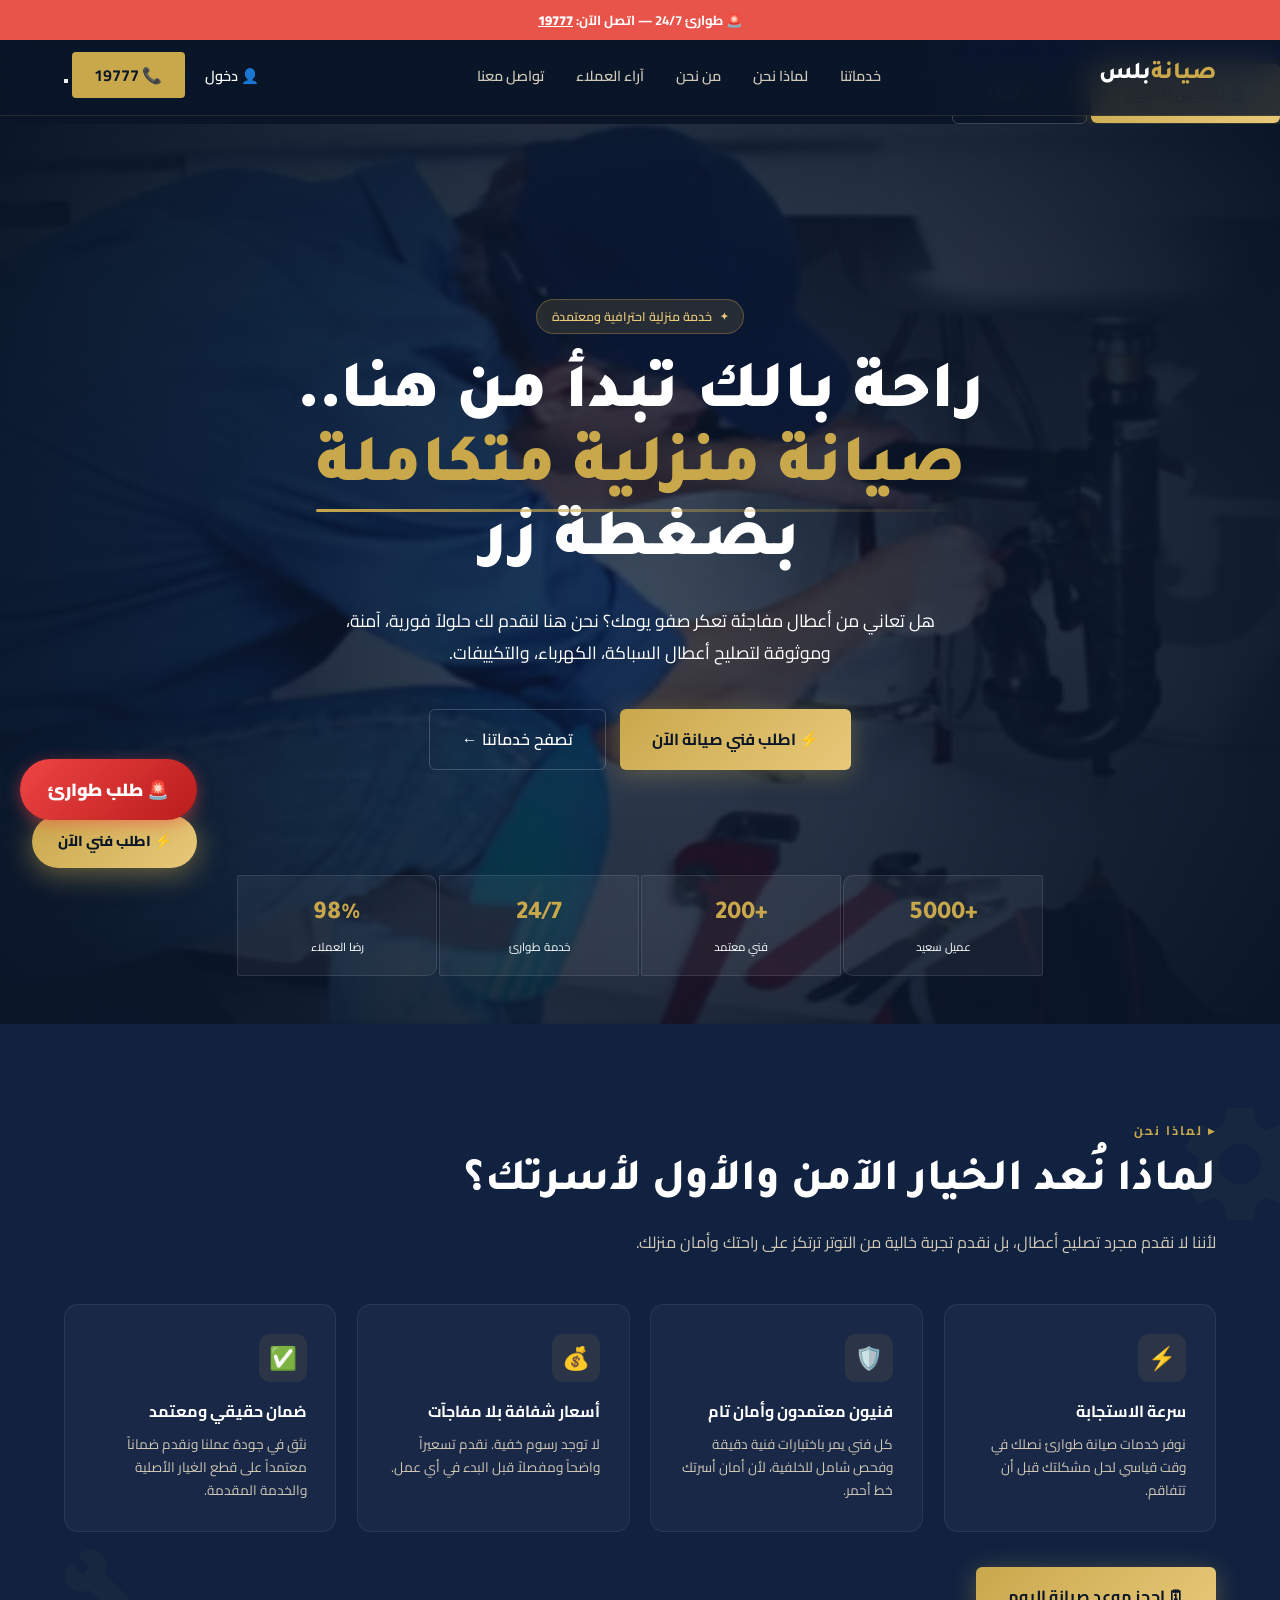
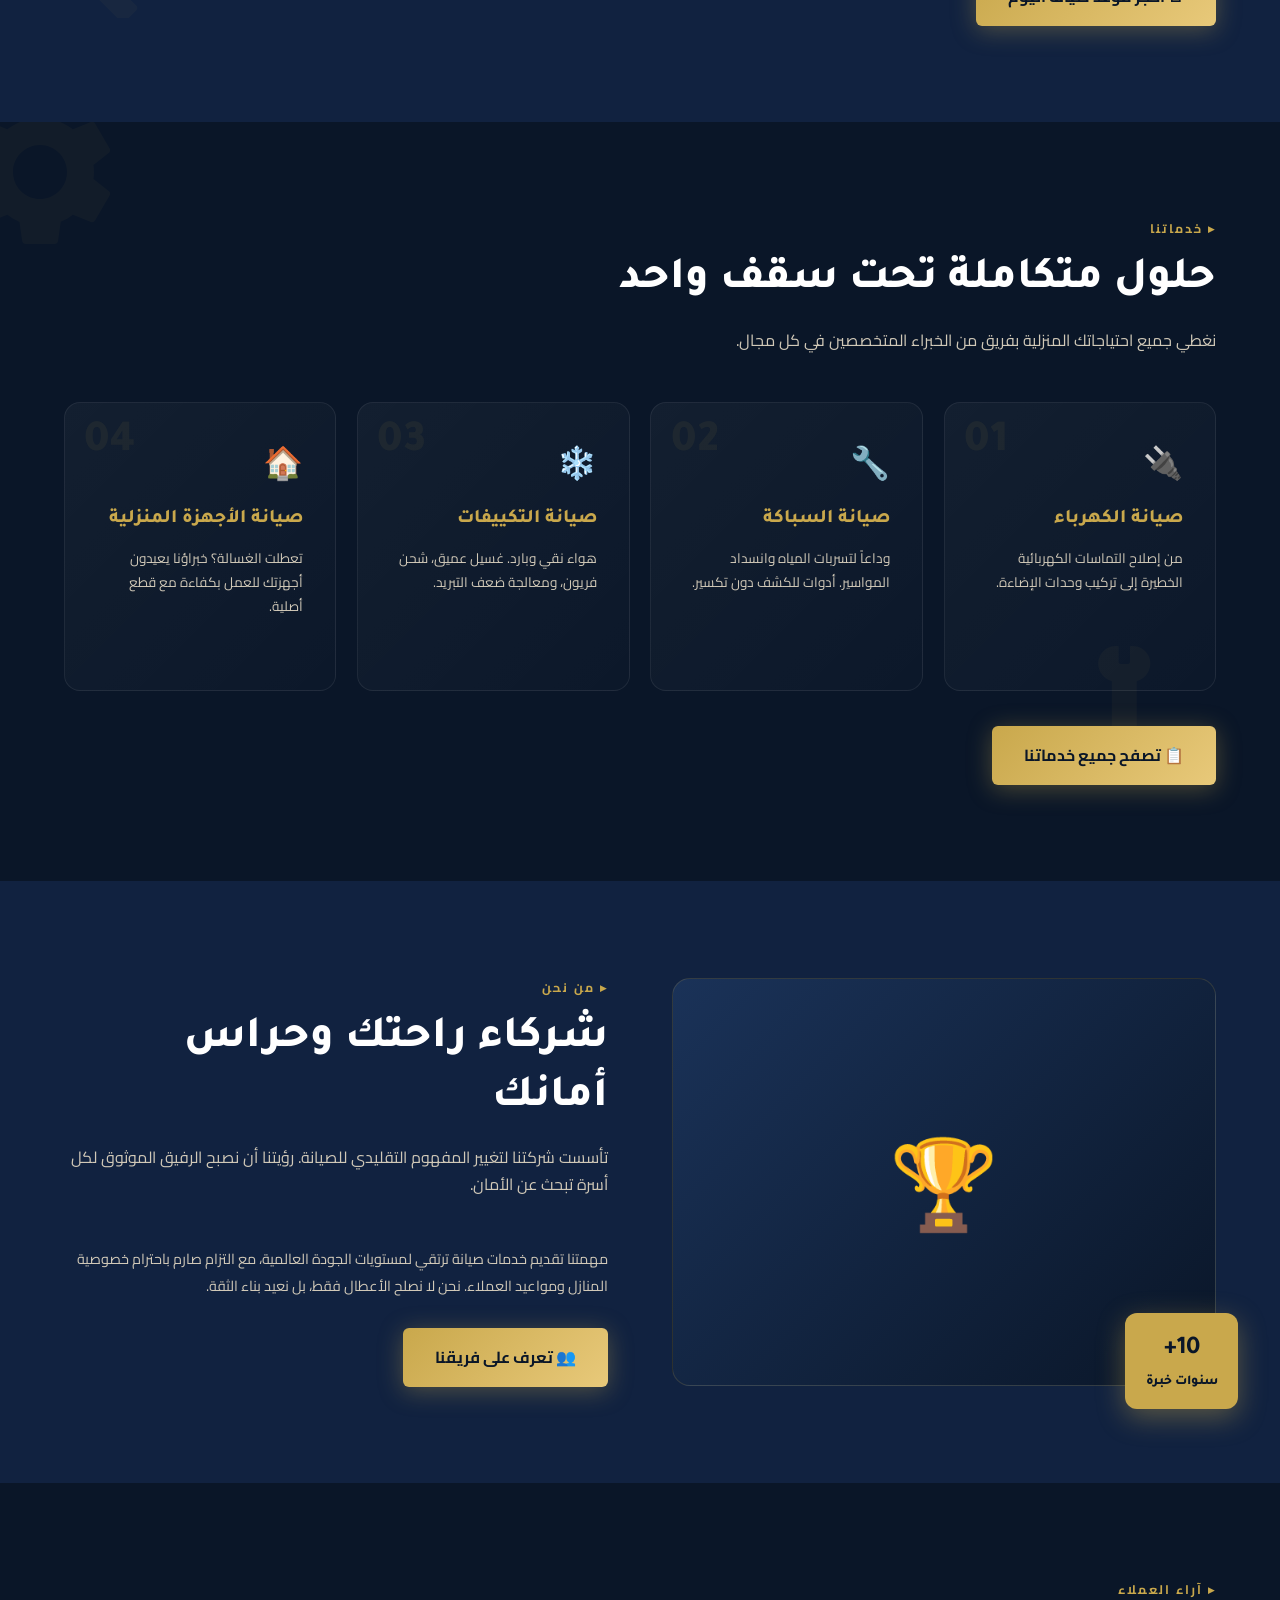
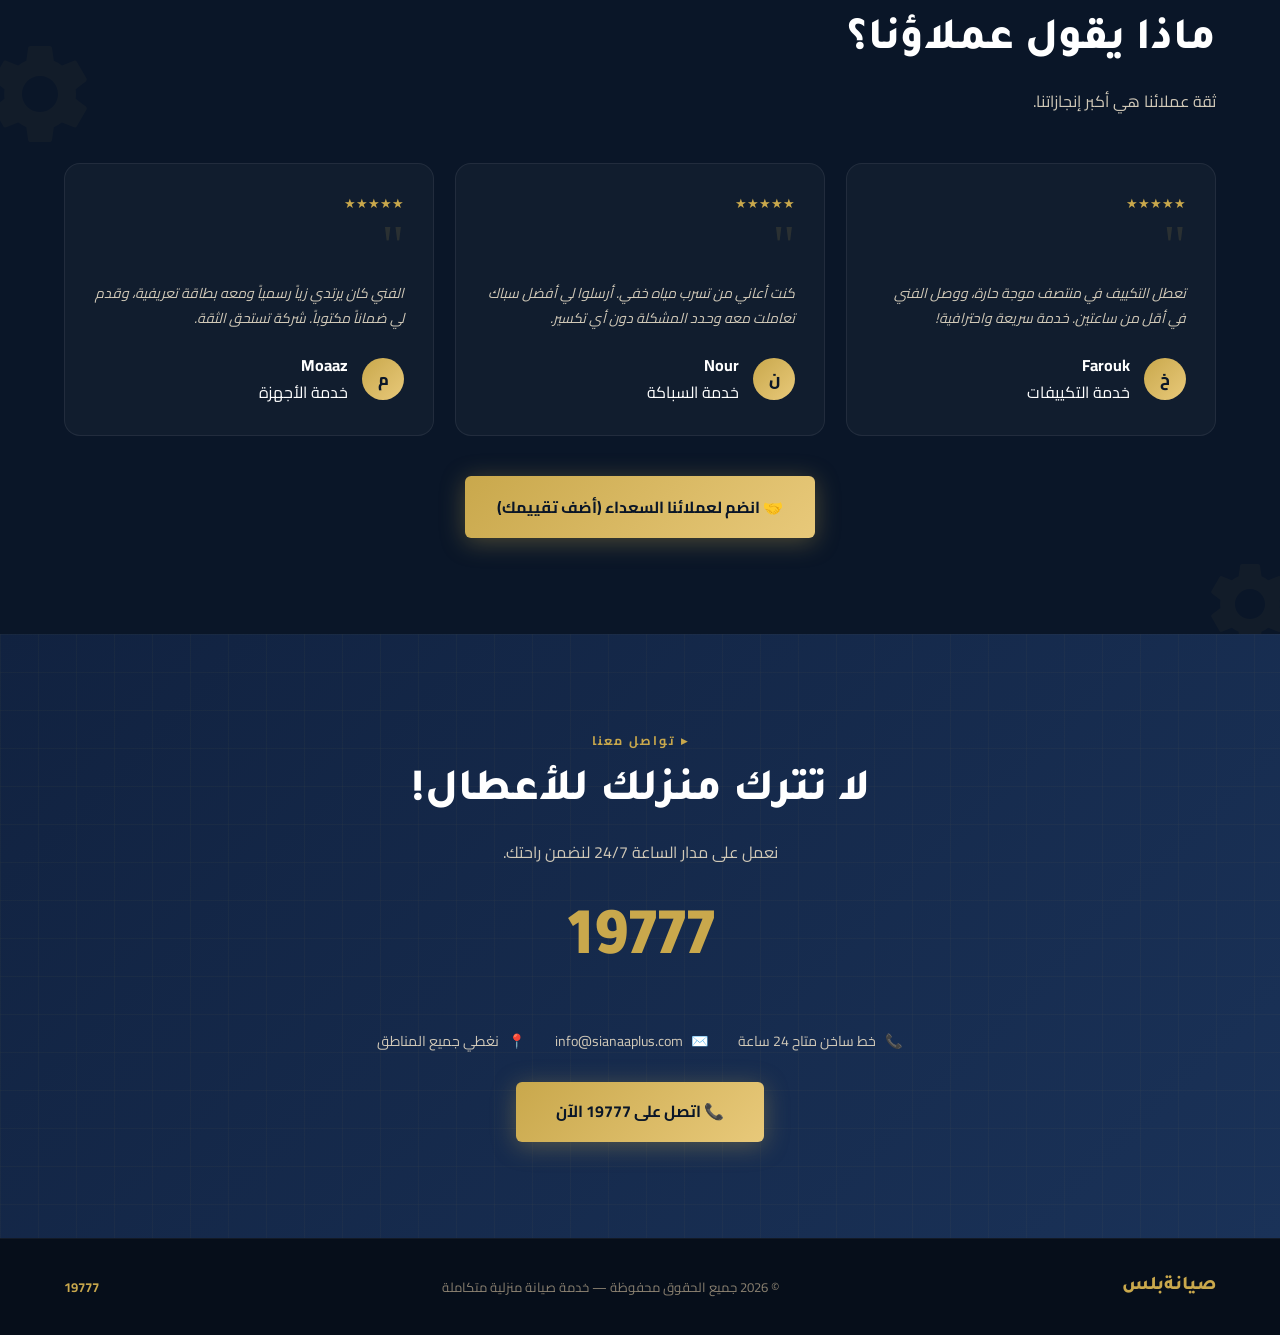
==== commit 8171fd31: "Add files via upload" ====
--- a/index.html
+++ b/index.html
@@ -8,9 +8,9 @@
 <link href="https://fonts.googleapis.com/css2?family=Cairo:wght@300;400;600;700;900&family=Tajawal:wght@300;400;500;700;800;900&display=swap" rel="stylesheet"/>
 <link rel="stylesheet" href="shared.css"/>
 <style>
-/* ── HERO (الواجهة ثابتة مع الصورة كخلفية وبدون تروس) ── */
-.hero { min-height: 100vh; display: flex; align-items: center; justify-content: center; position: relative; background-image: url('Image 2026-03-30 at 13.28.39.jpeg'); background-size: cover; background-position: center; padding: 10rem 5% 15rem; overflow: hidden; }
-.hero::before { content: ''; position: absolute; inset: 0; background-color: rgba(10, 22, 40, 0.85); z-index: 1; }
+/* ── HERO ── */
+.hero { min-height: 100vh; display: flex; align-items: center; justify-content: center; position: relative; background-image: url('plumbing-services-500x500.webp'); background-size: cover; background-position: center; padding: 10rem 5% 15rem; overflow: hidden; }
+.hero::before { content: ''; position: absolute; inset: 0; background-color: rgba(10, 22, 40, 0.75); z-index: 1; }
 .hero::after { content: ''; position: absolute; inset: 0; background: radial-gradient(circle at center, transparent 0%, var(--navy) 100%); z-index: 2; }
 .hero-content { position: relative; z-index: 10; flex: 1; max-width: 720px; text-align: center; margin: 0 auto; }
 .hero-badge { display: inline-flex; align-items: center; gap:.45rem; background:rgba(201,168,76,.15); border:1px solid rgba(201,168,76,.35); border-radius:100px; padding:.38rem .95rem; font-size:.78rem; color:var(--gold-light); font-weight:600; margin-bottom:1.6rem; animation:fadeUp .6s ease both }
@@ -30,14 +30,14 @@
 /* ── التروس والمعدات ── */
 .bg-tools-container { position: absolute; top: 0; left: 0; right: 0; bottom: 0; pointer-events: none; overflow: hidden; z-index: 0; }
 .why-sec, .svc-sec, .test-sec { position: relative; }
-.bg-tool { position: absolute; opacity: 0.04; color: var(--gold); }
-.bg-tool svg { width: 100%; height: 100%; fill: currentColor; }
-.t-why-1 { width: 140px; top: 10%; right: -30px; animation: spinGear 40s linear infinite; }
-.t-why-2 { width: 80px; bottom: 15%; left: 5%; animation: floatSpace 8s ease-in-out infinite 1s; }
-.t-svc-1 { width: 180px; top: -40px; left: -50px; animation: spinGear 50s linear infinite reverse; }
-.t-svc-2 { width: 90px; bottom: 20%; right: 8%; transform: rotate(45deg); animation: floatSpace 6s ease-in-out infinite; }
-.t-test-1 { width: 120px; top: 20%; left: -20px; animation: spinGear 35s linear infinite; }
-.t-test-2 { width: 100px; bottom: -20px; right: -20px; animation: spinGear 45s linear infinite reverse; }
+.bg-tool { position: absolute; opacity: 0.04; color: var(--gold); display: flex; align-items: center; justify-content: center; }
+.bg-tool svg { width: 100%; height: 100%; fill: currentColor; display: block; }
+.t-why-1 { width: 140px; height: 140px; top: 10%; right: -30px; animation: spinGear 40s linear infinite; }
+.t-why-2 { width: 80px; height: 80px; bottom: 15%; left: 5%; animation: floatSpace 8s ease-in-out infinite 1s; }
+.t-svc-1 { width: 180px; height: 180px; top: -40px; left: -50px; animation: spinGear 50s linear infinite reverse; }
+.t-svc-2 { width: 90px; height: 90px; bottom: 20%; right: 8%; transform: rotate(45deg); animation: floatSpace 6s ease-in-out infinite; }
+.t-test-1 { width: 120px; height: 120px; top: 20%; left: -20px; animation: spinGear 35s linear infinite; }
+.t-test-2 { width: 100px; height: 100px; bottom: -20px; right: -20px; animation: spinGear 45s linear infinite reverse; }
 @keyframes spinGear { 100% { transform: rotate(360deg); } }
 @keyframes floatSpace { 0%, 100% { transform: translateY(0); } 50% { transform: translateY(-20px); } }
 
@@ -93,9 +93,59 @@
 .contact-items{display:flex;justify-content:center;flex-wrap:wrap;gap:1.8rem;margin:1.8rem 0}
 .c-item{display:flex;align-items:center;gap:.55rem;color:var(--body-text);font-size:.88rem}
 
-/* ── RESPONSIVE ── */
+/* 🟢 الطوارئ (SOS) 🟢 */
+.sos-btn-float { position: fixed !important; bottom: 80px !important; left: 20px !important; z-index: 990 !important; background: linear-gradient(135deg, #ef4444, #b91c1c) !important; color: white !important; border: none !important; padding: 14px 28px !important; border-radius: 50px !important; font-family: 'Cairo', sans-serif !important; font-size: 1.1rem !important; font-weight: 900 !important; cursor: pointer !important; box-shadow: 0 4px 15px rgba(239, 68, 68, 0.5) !important; animation: pulseRed 1.5s infinite !important; display: flex !important; align-items: center !important; gap: 8px !important; }
+.sos-btn-float:hover { transform: scale(1.05) !important; }
+@keyframes pulseRed { 0% { box-shadow: 0 0 0 0 rgba(239, 68, 68, 0.7); } 70% { box-shadow: 0 0 0 15px rgba(239, 68, 68, 0); } 100% { box-shadow: 0 0 0 0 rgba(239, 68, 68, 0); } }
+.sos-ov { position: fixed !important; inset: 0 !important; background: rgba(10,17,40,.85) !important; backdrop-filter: blur(5px) !important; z-index: 1000 !important; display: flex !important; align-items: center !important; justify-content: center !important; opacity: 0; pointer-events: none; transition: opacity .3s !important; }
+.sos-ov.open { opacity: 1; pointer-events: auto; }
+.sos-box { background: var(--navy-mid) !important; border-top: 4px solid #ef4444 !important; border-radius: 18px !important; width: 90% !important; max-width: 450px !important; padding: 2rem !important; position: relative !important; transform: translateY(24px) scale(.96); transition: transform .3s !important; max-height: 90vh !important; overflow-y: auto !important; box-shadow: 0 10px 40px rgba(0,0,0,0.8) !important; }
+.sos-ov.open .sos-box { transform: translateY(0) scale(1); }
+.sos-header { text-align: center; margin-bottom: 1.5rem; }
+.sos-icon { font-size: 3rem; animation: shake 0.5s infinite; display: inline-block; }
+@keyframes shake { 0% { transform: rotate(0deg); } 25% { transform: rotate(10deg); } 50% { transform: rotate(0deg); } 75% { transform: rotate(-10deg); } 100% { transform: rotate(0deg); } }
+.sos-input { width: 100%; background: rgba(255,255,255,.05) !important; border: 1px solid rgba(239,68,68,.3) !important; color: white !important; padding: 0.8rem !important; border-radius: 8px !important; font-family: 'Cairo', sans-serif !important; outline: none !important; margin-bottom: 1rem !important; }
+.sos-input:focus { border-color: #ef4444 !important; background: rgba(239,68,68,.05) !important; }
+.sos-input option { background: var(--navy-mid) !important; color: white !important; }
+.btn-gps { background: rgba(59, 130, 246, 0.2) !important; border: 1px solid #3b82f6 !important; color: white !important; border-radius: 8px !important; width: 45px !important; height: 45px !important; display: flex !important; align-items: center !important; justify-content: center !important; cursor: pointer !important; font-size: 1.2rem !important; transition: 0.2s !important; flex-shrink: 0 !important; margin-bottom: 1rem !important;}
+.btn-gps:hover { background: #3b82f6 !important; }
+.btn-sos-submit { width: 100% !important; padding: 1rem !important; background: linear-gradient(135deg, #ef4444, #b91c1c) !important; color: white !important; border: none !important; border-radius: 8px !important; font-family: 'Cairo', sans-serif !important; font-size: 1.1rem !important; font-weight: 800 !important; cursor: pointer !important; margin-top: 0.5rem !important; transition: 0.2s !important; box-shadow: 0 5px 15px rgba(239, 68, 68, 0.3) !important; }
+.btn-sos-submit:hover { transform: translateY(-2px) !important; box-shadow: 0 8px 20px rgba(239, 68, 68, 0.5) !important; }
+.sos-close { position: absolute !important; top: 1rem !important; left: 1rem !important; background: rgba(255,255,255,.05) !important; border: none !important; color: var(--muted) !important; width: 32px !important; height: 32px !important; border-radius: 50% !important; cursor: pointer !important; font-size: 1rem !important; display: flex !important; align-items: center !important; justify-content: center !important; transition: 0.2s !important; }
+.sos-close:hover { background: rgba(255,255,255,.1) !important; color: var(--white) !important; }
+
+/* 🟢 ويدجت تتبع الطلب النشط 🟢 */
+.active-order-widget { position: fixed; bottom: 30px; right: 30px; width: 320px; background: var(--navy-mid); border: 1px solid var(--gold); border-radius: 12px; box-shadow: 0 10px 30px rgba(0,0,0,0.6); z-index: 995; display: none; flex-direction: column; overflow: hidden; animation: slideInRight 0.4s ease forwards; }
+.ao-header { background: rgba(201,168,76,0.1); padding: 0.6rem 1rem; display: flex; justify-content: space-between; align-items: center; border-bottom: 1px solid rgba(201,168,76,0.2); }
+.ao-status { font-size: 0.8rem; color: var(--gold); font-weight: 700; display: flex; align-items: center; gap: 0.4rem; }
+.ao-status::before { content: ''; display: inline-block; width: 8px; height: 8px; background: var(--gold); border-radius: 50%; animation: pulseGold 1.5s infinite; }
+.ao-close { background: none; border: none; color: var(--muted); cursor: pointer; font-size: 1rem; }
+.ao-close:hover { color: var(--red); }
+.ao-body { padding: 1rem; }
+.ao-tech { display: flex; align-items: center; gap: 0.8rem; margin-bottom: 1rem; }
+.ao-av { width: 45px; height: 45px; border-radius: 50%; background: var(--navy); border: 2px solid rgba(255,255,255,0.1); display: flex; align-items: center; justify-content: center; overflow: hidden; flex-shrink:0;}
+.ao-av svg { width: 90%; height: 90%; }
+.ao-tech-name { font-family: 'Tajawal', sans-serif; font-weight: 800; font-size: 1rem; color: white; }
+.ao-svc { font-size: 0.75rem; color: var(--muted); }
+.ao-details { background: rgba(255,255,255,0.03); border-radius: 8px; padding: 0.8rem; font-size: 0.8rem; color: var(--body-text); }
+.ao-row { display: flex; justify-content: space-between; margin-bottom: 0.4rem; }
+.ao-row:last-child { margin-bottom: 0; }
+@keyframes slideInRight { from { opacity: 0; transform: translateX(50px); } to { opacity: 1; transform: translateX(0); } }
+@keyframes pulseGold { 0% { box-shadow: 0 0 0 0 rgba(201,168,76,0.7); } 70% { box-shadow: 0 0 0 6px rgba(201,168,76,0); } 100% { box-shadow: 0 0 0 0 rgba(201,168,76,0); } }
+
+/* 🟢 نافذة التقييم (Reviews Modal) 🟢 */
+.review-box { background: var(--navy-mid); border-top: 4px solid var(--gold); border-radius: 18px; width: 90%; max-width: 450px; padding: 2rem; position: relative; transform: translateY(24px) scale(.96); transition: transform .3s; box-shadow: 0 10px 40px rgba(0,0,0,0.8); }
+.sos-ov.open .review-box { transform: translateY(0) scale(1); }
+.star-rating-container { display: flex; justify-content: center; gap: 8px; margin: 1.5rem 0; direction: ltr; }
+.star-rating-container span { font-size: 2.5rem; color: rgba(255,255,255,0.1); cursor: pointer; transition: color 0.2s, transform 0.1s; }
+.star-rating-container span:hover { transform: scale(1.1); }
+.star-rating-container span.active { color: var(--gold); text-shadow: 0 0 10px rgba(201,168,76,0.5); }
+.review-textarea { width: 100%; background: rgba(255,255,255,0.05); border: 1px solid rgba(255,255,255,0.1); color: white; padding: 0.8rem; border-radius: 8px; font-family: 'Cairo', sans-serif; outline: none; margin-bottom: 1rem; resize: vertical; min-height: 100px; }
+.review-textarea:focus { border-color: var(--gold); background: rgba(201,168,76,0.05); }
+
+/* RESPONSIVE */
 @media(max-width:900px){ .hero{padding:10rem 5% 18rem} .hero-content{max-width:100%} .hero-text{margin-right:auto;margin-left:auto} .hero-actions{justify-content:center} .hero-stats{bottom:2rem;flex-wrap:wrap;gap:4px; justify-content: space-around;} .stat-card{min-width:calc(50% - 4px); flex: 0 1 calc(50% - 4px); border-radius:6px!important} .about-sec{grid-template-columns:1fr} .about-visual{order:-1} }
-@media(max-width:600px){ .hero{padding:9rem 4% 19rem} .hero h1 { font-size:clamp(1.8rem, 8vw, 2.5rem); } .hero-actions{flex-direction:column;gap:.7rem} .hero-actions a{width:100%;justify-content:center} .contact-items{flex-direction:column;align-items:center;gap:1rem} .bg-tool { opacity: 0.02; } }
+@media(max-width:600px){ .hero{padding:9rem 4% 19rem} .hero h1 { font-size:clamp(1.8rem, 8vw, 2.5rem); } .hero-actions{flex-direction:column;gap:.7rem} .hero-actions a{width:100%;justify-content:center} .contact-items{flex-direction:column;align-items:center;gap:1rem} .bg-tool { opacity: 0.02; } .active-order-widget { right: 10px; left: 10px; width: auto; bottom: 85px; } }
 </style>
 </head>
 <body class="has-ebar">
@@ -113,7 +163,7 @@
     <li><a href="#contact">تواصل معنا</a></li>
   </ul>
   <div class="nav-actions">
-    <span id="user-badge" style="font-size:.78rem;font-weight:700;padding:.3rem .75rem;border-radius:6px;display:none"></span>
+    <span id="user-badge" style="display:none"></span>
     <a href="auth.html" class="nav-login-btn" id="login-nav-btn">👤 دخول</a>
     <a href="tel:19777" class="nav-cta-btn">📞 19777</a>
     <button class="hamburger" id="ham" onclick="toggleMenu()" aria-label="قائمة">
@@ -154,8 +204,8 @@
 
 <section class="section why-sec" id="why">
   <div class="bg-tools-container">
-    <div class="bg-tool t-why-1"><svg viewBox="0 0 24 24"><path d="..."></path></svg></div>
-    <div class="bg-tool t-why-2"><svg viewBox="0 0 24 24"><path d="..."></path></svg></div>
+    <div class="bg-tool t-why-1"><svg viewBox="0 0 24 24"><path d="M19.14 12.94c.04-.3.06-.61.06-.94 0-.32-.02-.64-.06-.94l2.03-1.58c.18-.14.23-.41.12-.61l-1.92-3.32c-.12-.22-.37-.29-.59-.22l-2.39.96c-.5-.38-1.03-.7-1.62-.94l-.36-2.54c-.05-.24-.24-.41-.48-.41h-3.84c-.24 0-.43.17-.47.41l-.36 2.54c-.59.24-1.13.56-1.62.94l-2.39-.96c-.22-.08-.47 0-.59.22l-1.92 3.32c-.12.22-.07.49.12.61l2.03 1.58c-.04.3-.06.61-.06.94s.02.64.06.94l-2.03 1.58c-.18.14-.23.41-.12.61l1.92 3.32c.12.22.37.29.59.22l2.39-.96c.5.38 1.03.7 1.62.94l.36 2.54c.05.24.24.41.48.41h3.84c.24 0 .43-.17.47-.41l.36-2.54c.59-.24 1.13-.56 1.62-.94l2.39.96c.22.08.47 0 .59-.22l1.92-3.32c.12-.22.07-.49-.12-.61l-2.03-1.58zM12 15.6c-1.98 0-3.6-1.62-3.6-3.6s1.62-3.6 3.6-3.6 3.6 1.62 3.6 3.6-1.62 3.6-3.6 3.6z"/></svg></div>
+    <div class="bg-tool t-why-2"><svg viewBox="0 0 24 24"><path d="M21.71 20.29l-9.53-9.53C12.75 9.77 13 8.4 12.64 7c-.43-1.64-1.7-2.92-3.35-3.36-1.95-.51-3.92.27-5.01 1.81l3.01 3.01c.2.2.2.51 0 .71l-1.41 1.41c-.2.2-.51.2-.71 0L2.16 7.57C.62 8.66-.16 10.63.35 12.58c.44 1.65 1.72 2.92 3.36 3.36 1.4.36 2.77.1 3.76-.48l9.53 9.53c.39.39 1.02.39 1.41 0l3.3-3.3c.39-.38.39-1.01 0-1.4z"/></svg></div>
   </div>
   <div class="section-tag" style="position:relative; z-index:2;">▸ لماذا نحن</div>
   <h2 class="section-title" style="position:relative; z-index:2;">لماذا نُعد الخيار الآمن والأول لأسرتك؟</h2>
@@ -171,8 +221,8 @@
 
 <section class="section svc-sec" id="services">
   <div class="bg-tools-container">
-    <div class="bg-tool t-svc-1"><svg viewBox="0 0 24 24"><path d="..."></path></svg></div>
-    <div class="bg-tool t-svc-2"><svg viewBox="0 0 24 24"><path d="..."></path></svg></div>
+    <div class="bg-tool t-svc-1"><svg viewBox="0 0 24 24"><path d="M19.14 12.94c.04-.3.06-.61.06-.94 0-.32-.02-.64-.06-.94l2.03-1.58c.18-.14.23-.41.12-.61l-1.92-3.32c-.12-.22-.37-.29-.59-.22l-2.39.96c-.5-.38-1.03-.7-1.62-.94l-.36-2.54c-.05-.24-.24-.41-.48-.41h-3.84c-.24 0-.43.17-.47.41l-.36 2.54c-.59.24-1.13.56-1.62.94l-2.39-.96c-.22-.08-.47 0-.59.22l-1.92 3.32c-.12.22-.07.49.12.61l2.03 1.58c-.04.3-.06.61-.06.94s.02.64.06.94l-2.03 1.58c-.18.14-.23.41-.12.61l1.92 3.32c.12.22.37.29.59.22l2.39-.96c.5.38 1.03.7 1.62.94l.36 2.54c.05.24.24.41.48.41h3.84c.24 0 .43-.17.47-.41l.36-2.54c.59-.24 1.13-.56 1.62-.94l2.39.96c.22.08.47 0 .59-.22l1.92-3.32c.12-.22.07-.49-.12-.61l-2.03-1.58zM12 15.6c-1.98 0-3.6-1.62-3.6-3.6s1.62-3.6 3.6-3.6 3.6 1.62 3.6 3.6-1.62 3.6-3.6 3.6z"/></svg></div>
+    <div class="bg-tool t-svc-2"><svg viewBox="0 0 24 24"><path d="M21.71 20.29l-9.53-9.53C12.75 9.77 13 8.4 12.64 7c-.43-1.64-1.7-2.92-3.35-3.36-1.95-.51-3.92.27-5.01 1.81l3.01 3.01c.2.2.2.51 0 .71l-1.41 1.41c-.2.2-.51.2-.71 0L2.16 7.57C.62 8.66-.16 10.63.35 12.58c.44 1.65 1.72 2.92 3.36 3.36 1.4.36 2.77.1 3.76-.48l9.53 9.53c.39.39 1.02.39 1.41 0l3.3-3.3c.39-.38.39-1.01 0-1.4z"/></svg></div>
   </div>
   <div class="section-tag" style="position:relative; z-index:2;">▸ خدماتنا</div>
   <h2 class="section-title" style="position:relative; z-index:2;">حلول متكاملة تحت سقف واحد</h2>
@@ -202,8 +252,8 @@
 
 <section class="section test-sec" id="testimonials">
   <div class="bg-tools-container">
-    <div class="bg-tool t-test-1"><svg viewBox="0 0 24 24"><path d="..."></path></svg></div>
-    <div class="bg-tool t-test-2"><svg viewBox="0 0 24 24"><path d="..."></path></svg></div>
+    <div class="bg-tool t-test-1"><svg viewBox="0 0 24 24"><path d="M19.14 12.94c.04-.3.06-.61.06-.94 0-.32-.02-.64-.06-.94l2.03-1.58c.18-.14.23-.41.12-.61l-1.92-3.32c-.12-.22-.37-.29-.59-.22l-2.39.96c-.5-.38-1.03-.7-1.62-.94l-.36-2.54c-.05-.24-.24-.41-.48-.41h-3.84c-.24 0-.43.17-.47.41l-.36 2.54c-.59.24-1.13.56-1.62.94l-2.39-.96c-.22-.08-.47 0-.59.22l-1.92 3.32c-.12.22-.07.49.12.61l2.03 1.58c-.04.3-.06.61-.06.94s.02.64.06.94l-2.03 1.58c-.18.14-.23.41-.12.61l1.92 3.32c.12.22.37.29.59.22l2.39-.96c.5.38 1.03.7 1.62.94l.36 2.54c.05.24.24.41.48.41h3.84c.24 0 .43-.17.47-.41l.36-2.54c.59-.24 1.13-.56 1.62-.94l2.39.96c.22.08.47 0 .59-.22l1.92-3.32c.12-.22.07-.49-.12-.61l-2.03-1.58zM12 15.6c-1.98 0-3.6-1.62-3.6-3.6s1.62-3.6 3.6-3.6 3.6 1.62 3.6 3.6-1.62 3.6-3.6 3.6z"/></svg></div>
+    <div class="bg-tool t-test-2"><svg viewBox="0 0 24 24"><path d="M19.14 12.94c.04-.3.06-.61.06-.94 0-.32-.02-.64-.06-.94l2.03-1.58c.18-.14.23-.41.12-.61l-1.92-3.32c-.12-.22-.37-.29-.59-.22l-2.39.96c-.5-.38-1.03-.7-1.62-.94l-.36-2.54c-.05-.24-.24-.41-.48-.41h-3.84c-.24 0-.43.17-.47.41l-.36 2.54c-.59.24-1.13.56-1.62.94l-2.39-.96c-.22-.08-.47 0-.59.22l-1.92 3.32c-.12.22-.07.49.12.61l2.03 1.58c-.04.3-.06.61-.06.94s.02.64.06.94l-2.03 1.58c-.18.14-.23.41-.12.61l1.92 3.32c.12.22.37.29.59.22l2.39-.96c.5.38 1.03.7 1.62.94l.36 2.54c.05.24.24.41.48.41h3.84c.24 0 .43-.17.47-.41l.36-2.54c.59-.24 1.13-.56 1.62-.94l2.39.96c.22.08.47 0 .59-.22l1.92-3.32c.12-.22.07-.49-.12-.61l-2.03-1.58zM12 15.6c-1.98 0-3.6-1.62-3.6-3.6s1.62-3.6 3.6-3.6 3.6 1.62 3.6 3.6-1.62 3.6-3.6 3.6z"/></svg></div>
   </div>
   <div class="section-tag" style="position:relative; z-index:2;">▸ آراء العملاء</div>
   <h2 class="section-title" style="position:relative; z-index:2;">ماذا يقول عملاؤنا؟</h2>
@@ -213,7 +263,12 @@
     <div class="test-card"><div class="stars">★★★★★</div><div class="quote">"</div><p>كنت أعاني من تسرب مياه خفي. أرسلوا لي أفضل سباك تعاملت معه وحدد المشكلة دون أي تكسير.</p><div class="test-author"><div class="author-av">ن</div><div><h4>Nour</h4><span>خدمة السباكة</span></div></div></div>
     <div class="test-card"><div class="stars">★★★★★</div><div class="quote">"</div><p>الفني كان يرتدي زياً رسمياً ومعه بطاقة تعريفية، وقدم لي ضماناً مكتوباً. شركة تستحق الثقة.</p><div class="test-author"><div class="author-av">م</div><div><h4>Moaaz</h4><span>خدمة الأجهزة</span></div></div></div>
   </div>
-  <div style="margin-top:2.5rem;text-align:center; position:relative; z-index:2;"><a href="technicians.html" class="btn-primary">🤝 انضم لعملائنا السعداء</a></div>
+  
+  <!-- 🟢 الزر المحدث ليفتح نافذة التقييم 🟢 -->
+  <div style="margin-top:2.5rem;text-align:center; position:relative; z-index:2;">
+    <button class="btn-primary" onclick="openReview()" style="cursor:pointer; font-family:'Cairo', sans-serif; font-size:1rem; border:none; padding:1rem 2rem;">🤝 انضم لعملائنا السعداء (أضف تقييمك)</button>
+  </div>
+
 </section>
 
 <section class="section contact-sec" id="contact">
@@ -239,7 +294,132 @@
 
 <a href="technicians.html" class="float-cta">⚡ اطلب فني الآن</a>
 
+<button class="sos-btn-float" onclick="openSOS()">
+  🚨 طلب طوارئ
+</button>
+
+<!-- 🟢 نافذة الطوارئ (SOS) 🟢 -->
+<div class="sos-ov" id="sos-ov">
+  <div class="sos-box">
+    <button class="sos-close" onclick="closeSOS()">✕</button>
+    <div class="sos-header">
+      <div class="sos-icon">🚨</div>
+      <h2 style="color: #ef4444; font-family: 'Tajawal', sans-serif; font-weight: 900;">خدمة الطوارئ السريعة</h2>
+      <p style="font-size: 0.8rem; color: var(--muted); margin-top: 0.5rem;">سيتم توجيه أقرب فني متاح إليك فوراً (زمن الوصول المتوقع: 15-30 دقيقة). <br><strong style="color: #fca5a5;">ملاحظة: تُطبق رسوم خدمة طوارئ إضافية.</strong></p>
+    </div>
+    
+    <div id="sos-form">
+      <div style="margin-bottom: 1rem;">
+        <label style="display:block; font-size: 0.8rem; color: var(--muted); margin-bottom: 0.4rem;">نوع الطوارئ</label>
+        <select id="sos-type" class="sos-input" style="padding:0.6rem">
+          <option value="">اختر المشكلة السريعة...</option>
+          <option value="electric">⚡ ماس أو عطل كهربائي خطير</option>
+          <option value="plumbing">💧 كسر ماسورة أو تسرب مياه ضخم</option>
+          <option value="ac">❄️ عطل تكييف مفاجئ</option>
+        </select>
+      </div>
+      <div style="margin-bottom: 1rem;">
+        <label style="display:block; font-size: 0.8rem; color: var(--muted); margin-bottom: 0.4rem;">رقم الهاتف للاتصال الفوري</label>
+        <input type="tel" id="sos-phone" class="sos-input" placeholder="01XXXXXXXXX" style="padding:0.6rem" />
+      </div>
+      <div style="margin-bottom: 1rem;">
+        <label style="display:block; font-size: 0.8rem; color: var(--muted); margin-bottom: 0.4rem;">موقعك الحالي</label>
+        <div style="display: flex; gap: 0.5rem;">
+          <input type="text" id="sos-addr" class="sos-input" placeholder="أدخل العنوان السريع" style="flex: 1; padding:0.6rem; margin-bottom:0;" />
+          <button class="btn-gps" onclick="getLocation()" title="تحديد موقعي بالـ GPS">📍</button>
+        </div>
+      </div>
+      <button class="btn-sos-submit" onclick="submitSOS()">🚀 أرسل الاستغاثة الآن</button>
+    </div>
+
+    <!-- رسالة النجاح الخاصة بالطوارئ -->
+    <div class="success-box" id="sos-ok" style="display: none; padding-top:1rem;">
+      <div class="success-ring" style="background: rgba(239, 68, 68, 0.1); border-color: #ef4444; color: #ef4444;">🏃</div>
+      <h3 style="color: #ef4444; font-family:'Tajawal', sans-serif;">تم إرسال الاستغاثة!</h3>
+      <p style="color: var(--body-text); font-size:0.9rem; margin-bottom:1.5rem">جاري توجيه أقرب فني إليك..<br>يرجى إبقاء هاتفك متاحاً، سيتصل بك الفني خلال دقيقة.</p>
+      <button class="btn-primary" onclick="closeSOS()" style="width:100%; justify-content:center; background:#1f2d54; color:white; border:none;">إغلاق</button>
+    </div>
+  </div>
+</div>
+
+<!-- ============================================================== -->
+<!-- 🟢 النافذة المنبثقة للتقييم (Review Modal) - إضافة جديدة 🟢 -->
+<!-- ============================================================== -->
+<div class="sos-ov" id="review-ov">
+  <div class="review-box">
+    <button class="sos-close" onclick="closeReview()">✕</button>
+    <div class="sos-header" style="margin-bottom: 1rem;">
+      <h2 style="color: var(--gold); font-family: 'Tajawal', sans-serif; font-weight: 900;">كيف كانت تجربتك معنا؟</h2>
+      <p style="font-size: 0.85rem; color: var(--muted); margin-top: 0.5rem;">رأيك يساعدنا على تحسين خدماتنا ويفيد العملاء الآخرين.</p>
+    </div>
+    
+    <div id="review-form">
+      <!-- نظام النجوم التفاعلي -->
+      <div class="star-rating-container" id="star-rating">
+        <span onclick="rateStar(1)" onmouseover="hoverStar(1)" onmouseout="resetStarHover()">★</span>
+        <span onclick="rateStar(2)" onmouseover="hoverStar(2)" onmouseout="resetStarHover()">★</span>
+        <span onclick="rateStar(3)" onmouseover="hoverStar(3)" onmouseout="resetStarHover()">★</span>
+        <span onclick="rateStar(4)" onmouseover="hoverStar(4)" onmouseout="resetStarHover()">★</span>
+        <span onclick="rateStar(5)" onmouseover="hoverStar(5)" onmouseout="resetStarHover()">★</span>
+      </div>
+
+      <div style="margin-bottom: 1rem;">
+        <label style="display:block; font-size: 0.8rem; color: var(--muted); margin-bottom: 0.4rem;">اسمك الكريم</label>
+        <input type="text" id="rev-name" class="sos-input" placeholder="محمد أحمد" style="padding:0.6rem" />
+      </div>
+
+      <div style="margin-bottom: 1rem;">
+        <label style="display:block; font-size: 0.8rem; color: var(--muted); margin-bottom: 0.4rem;">الخدمة التي حصلت عليها</label>
+        <select id="rev-service" class="sos-input" style="padding:0.6rem">
+          <option value="electric">صيانة كهرباء</option>
+          <option value="plumbing">صيانة سباكة</option>
+          <option value="ac">صيانة تكييفات</option>
+          <option value="appliances">صيانة أجهزة منزلية</option>
+        </select>
+      </div>
+
+      <div style="margin-bottom: 1rem;">
+        <label style="display:block; font-size: 0.8rem; color: var(--muted); margin-bottom: 0.4rem;">اكتب رأيك</label>
+        <textarea id="rev-text" class="review-textarea" placeholder="أخبرنا عن سرعة الفني وجودة العمل..."></textarea>
+      </div>
+      
+      <button class="btn-primary" style="width:100%; justify-content:center; border:none; padding:1rem;" onclick="submitReview()">⭐ إرسال التقييم</button>
+    </div>
+
+    <!-- رسالة نجاح التقييم -->
+    <div class="success-box" id="review-ok" style="display: none; padding-top:1rem;">
+      <div class="success-ring" style="background: rgba(201, 168, 76, 0.1); border-color: var(--gold); color: var(--gold);">🎉</div>
+      <h3 style="color: var(--gold); font-family:'Tajawal', sans-serif;">شكراً لك!</h3>
+      <p style="color: var(--body-text); font-size:0.9rem; margin-bottom:1.5rem">لقد تم استلام تقييمك بنجاح. نحن نقدر وقتك وثقتك بنا.</p>
+      <button class="btn-primary" onclick="closeReview()" style="width:100%; justify-content:center; background:#1f2d54; color:white; border:none;">إغلاق</button>
+    </div>
+  </div>
+</div>
+
+<!-- 🟢 ويدجت تتبع الطلب النشط (يظهر في جميع الصفحات) 🟢 -->
+<div class="active-order-widget" id="active-order-widget">
+  <div class="ao-header">
+    <span class="ao-status">⏳ جاري التنفيذ</span>
+    <button class="ao-close" onclick="cancelOrder()" title="إنهاء الطلب للمعاينة">✕</button>
+  </div>
+  <div class="ao-body">
+    <div class="ao-tech">
+      <div class="ao-av" id="ao-tech-av"></div>
+      <div>
+        <div class="ao-tech-name" id="ao-tech-name"></div>
+        <div class="ao-svc" id="ao-svc"></div>
+      </div>
+    </div>
+    <div class="ao-details">
+      <div class="ao-row"><span>العميل:</span> <strong id="ao-user" style="color:white;"></strong></div>
+      <div class="ao-row"><span>العنوان:</span> <strong id="ao-address" style="color:white;"></strong></div>
+      <div class="ao-row"><span>الوقت المتوقع:</span> <strong id="ao-eta" style="color:var(--green);font-weight:700;"></strong></div>
+    </div>
+  </div>
+</div>
+
 <script>
+// ── USER STATUS ──
 const status=sessionStorage.getItem('loggedIn');
 const via=sessionStorage.getItem('via')||'';
 const name=sessionStorage.getItem('userName')||'';
@@ -257,17 +437,172 @@
   badge.style.cssText='display:inline-block;font-size:.76rem;color:var(--muted);font-weight:600;padding:.28rem .7rem;background:rgba(255,255,255,.05);border-radius:6px;border:1px solid rgba(255,255,255,.1)';
   badge.textContent='👤 زائر';
 }
+
 function toggleMenu(){
-  const ham=document.getElementById('ham'), menu=document.getElementById('mob-menu');
-  ham.classList.toggle('open'); menu.classList.toggle('open');
+  const ham=document.getElementById('ham');
+  const menu=document.getElementById('mob-menu');
+  ham.classList.toggle('open');
+  menu.classList.toggle('open');
   document.body.style.overflow=menu.classList.contains('open')?'hidden':'';
 }
 function closeMenu(){
-  document.getElementById('ham').classList.remove('open'); document.getElementById('mob-menu').classList.remove('open');
+  document.getElementById('ham').classList.remove('open');
+  document.getElementById('mob-menu').classList.remove('open');
   document.body.style.overflow='';
 }
+
 const obs=new IntersectionObserver(entries=>{entries.forEach(e=>{if(e.isIntersecting)e.target.classList.add('visible');})},{threshold:.1});
 document.querySelectorAll('.reveal').forEach(el=>obs.observe(el));
+
+// ── 🟢 وظائف الطوارئ (SOS) 🟢 ──
+function openSOS() {
+  document.getElementById('sos-ov').classList.add('open');
+  document.body.style.overflow = 'hidden';
+}
+
+function closeSOS() {
+  document.getElementById('sos-ov').classList.remove('open');
+  document.body.style.overflow = '';
+  setTimeout(() => {
+    document.getElementById('sos-form').style.display = 'block';
+    document.getElementById('sos-ok').style.display = 'none';
+    document.getElementById('sos-type').value = '';
+    document.getElementById('sos-phone').value = '';
+    document.getElementById('sos-addr').value = '';
+  }, 300);
+}
+
+function submitSOS() {
+  const type = document.getElementById('sos-type').value;
+  const phone = document.getElementById('sos-phone').value;
+  const addr = document.getElementById('sos-addr').value;
+
+  if (!type || !phone || !addr) {
+    alert("يرجى إكمال جميع بيانات الطوارئ للوصول إليك في أسرع وقت!");
+    return;
+  }
+
+  // تفعيل الويدجت في الرئيسية
+  const svcName = type === 'electric' ? '⚡ طوارئ كهرباء' : type === 'plumbing' ? '💧 طوارئ سباكة' : '❄️ طوارئ تكييف';
+  const emergencySvg = '<svg viewBox="0 0 100 100"><circle cx="50" cy="50" r="45" fill="#ef4444"/><text x="50" y="65" font-size="40" text-anchor="middle" fill="#fff">🚨</text></svg>';
+  const order = { techName: 'فني طوارئ (أقرب متاح)', svc: svcName, svg: emergencySvg, userName: 'عميل طوارئ ('+phone+')', address: addr, eta: '10 - 15 دقيقة (أولوية)' };
+  sessionStorage.setItem('activeOrder', JSON.stringify(order));
+
+  document.getElementById('sos-form').style.display = 'none';
+  document.getElementById('sos-ok').style.display = 'block';
+  renderActiveOrder();
+}
+
+function getLocation() {
+  const addrInput = document.getElementById('sos-addr');
+  addrInput.placeholder = "جاري تحديد الموقع...";
+  
+  if (navigator.geolocation) {
+    navigator.geolocation.getCurrentPosition(
+      (position) => {
+        const lat = position.coords.latitude.toFixed(5);
+        const lon = position.coords.longitude.toFixed(5);
+        addrInput.value = `إحداثياتك: ${lat}, ${lon}`;
+      },
+      (error) => {
+        alert("لم نتمكن من تحديد موقعك التلقائي. يرجى كتابة العنوان يدوياً.");
+        addrInput.placeholder = "أدخل العنوان السريع";
+      }
+    );
+  } else {
+    alert("متصفحك لا يدعم تحديد الموقع التلقائي.");
+  }
+}
+
+// ── 🟢 وظائف التقييم (Reviews Modal) - منطق الجافاسكريبت 🟢 ──
+let currentRating = 0;
+
+function openReview() {
+  document.getElementById('review-ov').classList.add('open');
+  document.body.style.overflow = 'hidden';
+  // جلب اسم المستخدم تلقائياً إذا كان مسجل الدخول
+  if(name) document.getElementById('rev-name').value = name;
+}
+
+function closeReview() {
+  document.getElementById('review-ov').classList.remove('open');
+  document.body.style.overflow = '';
+  setTimeout(() => {
+    document.getElementById('review-form').style.display = 'block';
+    document.getElementById('review-ok').style.display = 'none';
+    document.getElementById('rev-text').value = '';
+    rateStar(0); // إعادة تعيين النجوم
+  }, 300);
+}
+
+function hoverStar(num) {
+  const stars = document.querySelectorAll('#star-rating span');
+  stars.forEach((star, index) => {
+    if (index < num) star.style.color = '#c9a84c';
+    else star.style.color = 'rgba(255,255,255,0.1)';
+  });
+}
+
+function resetStarHover() {
+  rateStar(currentRating); // إعادة اللون للنجوم بناءً على التقييم الفعلي
+}
+
+function rateStar(num) {
+  currentRating = num;
+  const stars = document.querySelectorAll('#star-rating span');
+  stars.forEach((star, index) => {
+    if (index < num) {
+      star.classList.add('active');
+      star.style.color = '#c9a84c';
+    } else {
+      star.classList.remove('active');
+      star.style.color = 'rgba(255,255,255,0.1)';
+    }
+  });
+}
+
+function submitReview() {
+  const revName = document.getElementById('rev-name').value.trim();
+  const revText = document.getElementById('rev-text').value.trim();
+
+  if(currentRating === 0) {
+    alert("يرجى اختيار عدد النجوم لتقييم الخدمة.");
+    return;
+  }
+  if(!revName || !revText) {
+    alert("يرجى كتابة اسمك ورأيك قبل الإرسال.");
+    return;
+  }
+
+  // هنا يمكن إضافة كود Fetch لإرسال التقييم للباك إند (php) مستقبلاً
+  // fetch('api/submit_review.php', { ... })
+
+  document.getElementById('review-form').style.display = 'none';
+  document.getElementById('review-ok').style.display = 'block';
+}
+
+// ── 🟢 وظائف ويدجت الطلب الجاري (Active Order Tracker) 🟢 ──
+function renderActiveOrder() {
+  const orderData = sessionStorage.getItem('activeOrder');
+  const widget = document.getElementById('active-order-widget');
+  if(orderData && (status === 'true' || status === 'guest')) {
+    const order = JSON.parse(orderData);
+    document.getElementById('ao-tech-name').textContent = order.techName;
+    document.getElementById('ao-svc').textContent = order.svc;
+    document.getElementById('ao-tech-av').innerHTML = order.svg;
+    document.getElementById('ao-user').textContent = order.userName;
+    document.getElementById('ao-address').textContent = order.address;
+    document.getElementById('ao-eta').textContent = order.eta;
+    widget.style.display = 'flex';
+  } else {
+    widget.style.display = 'none';
+  }
+}
+function cancelOrder() {
+  sessionStorage.removeItem('activeOrder');
+  renderActiveOrder();
+}
+document.addEventListener("DOMContentLoaded", renderActiveOrder);
 </script>
 </body>
 </html>
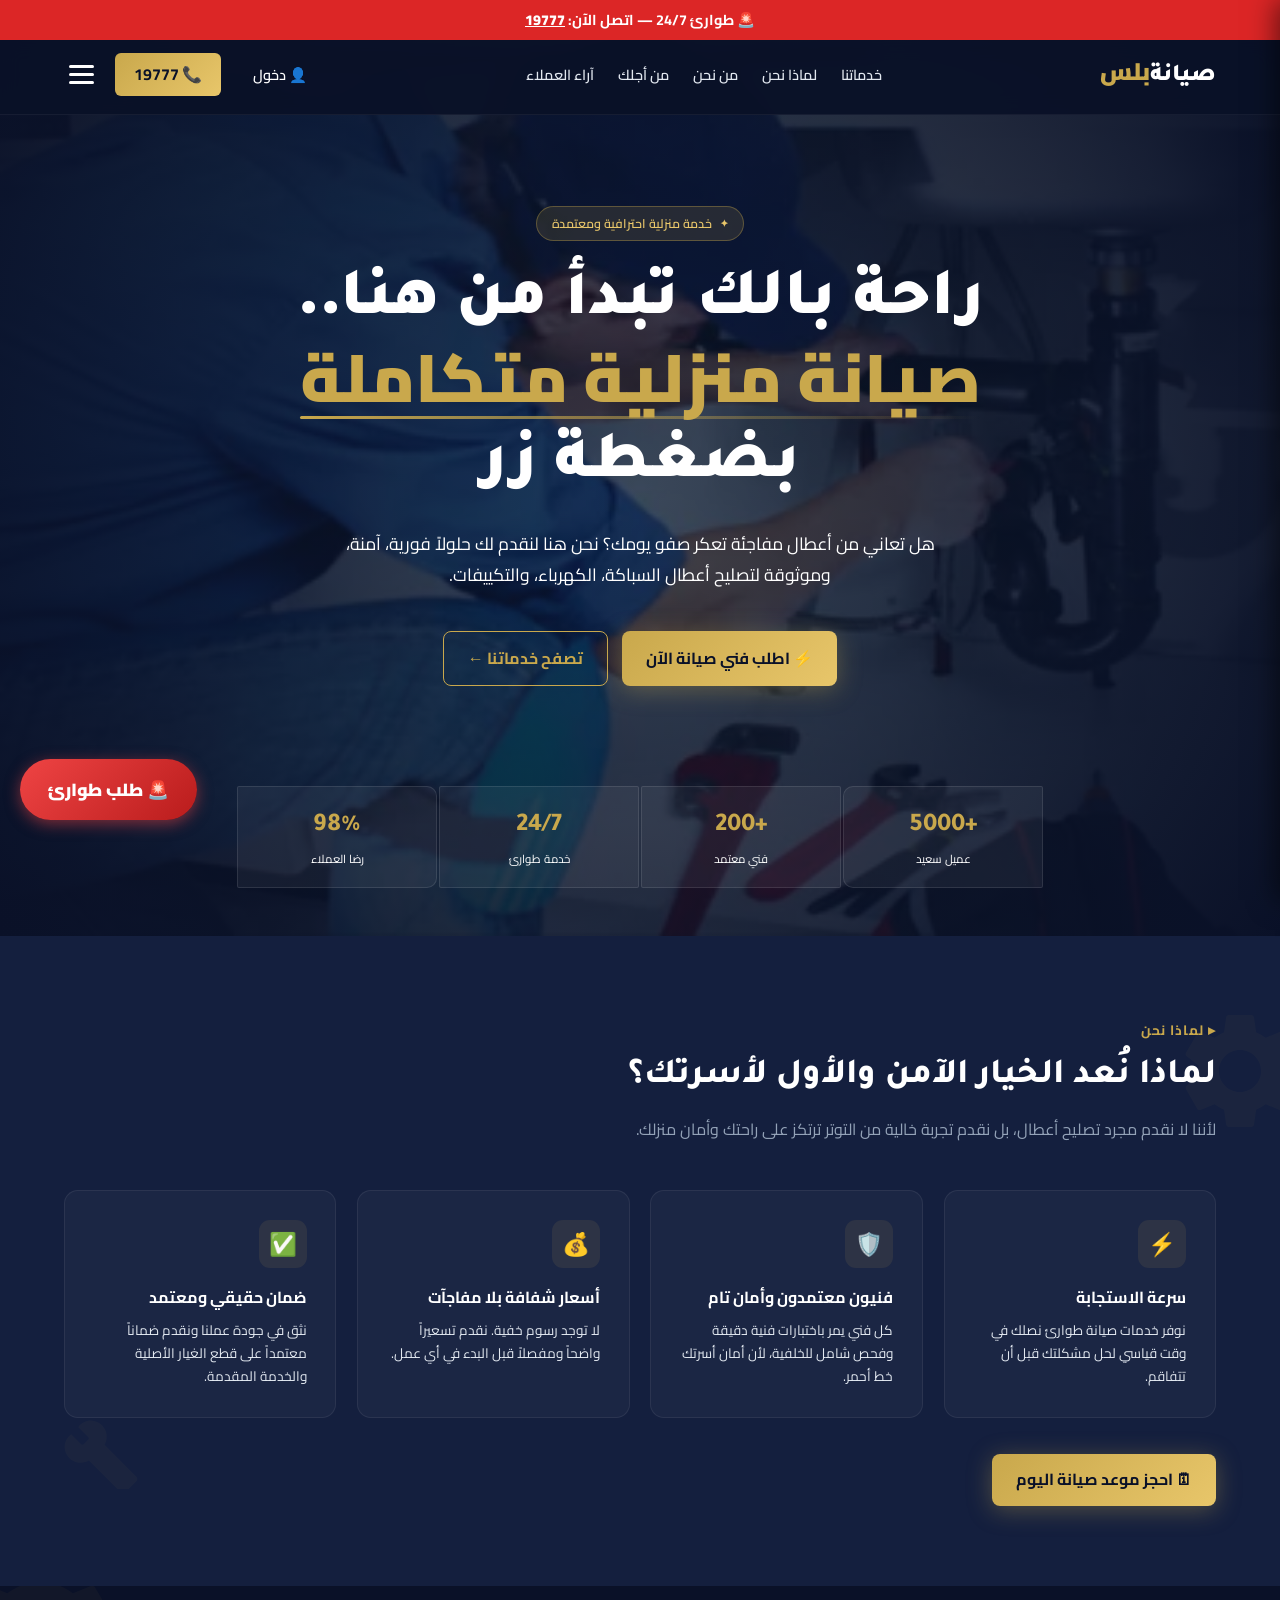
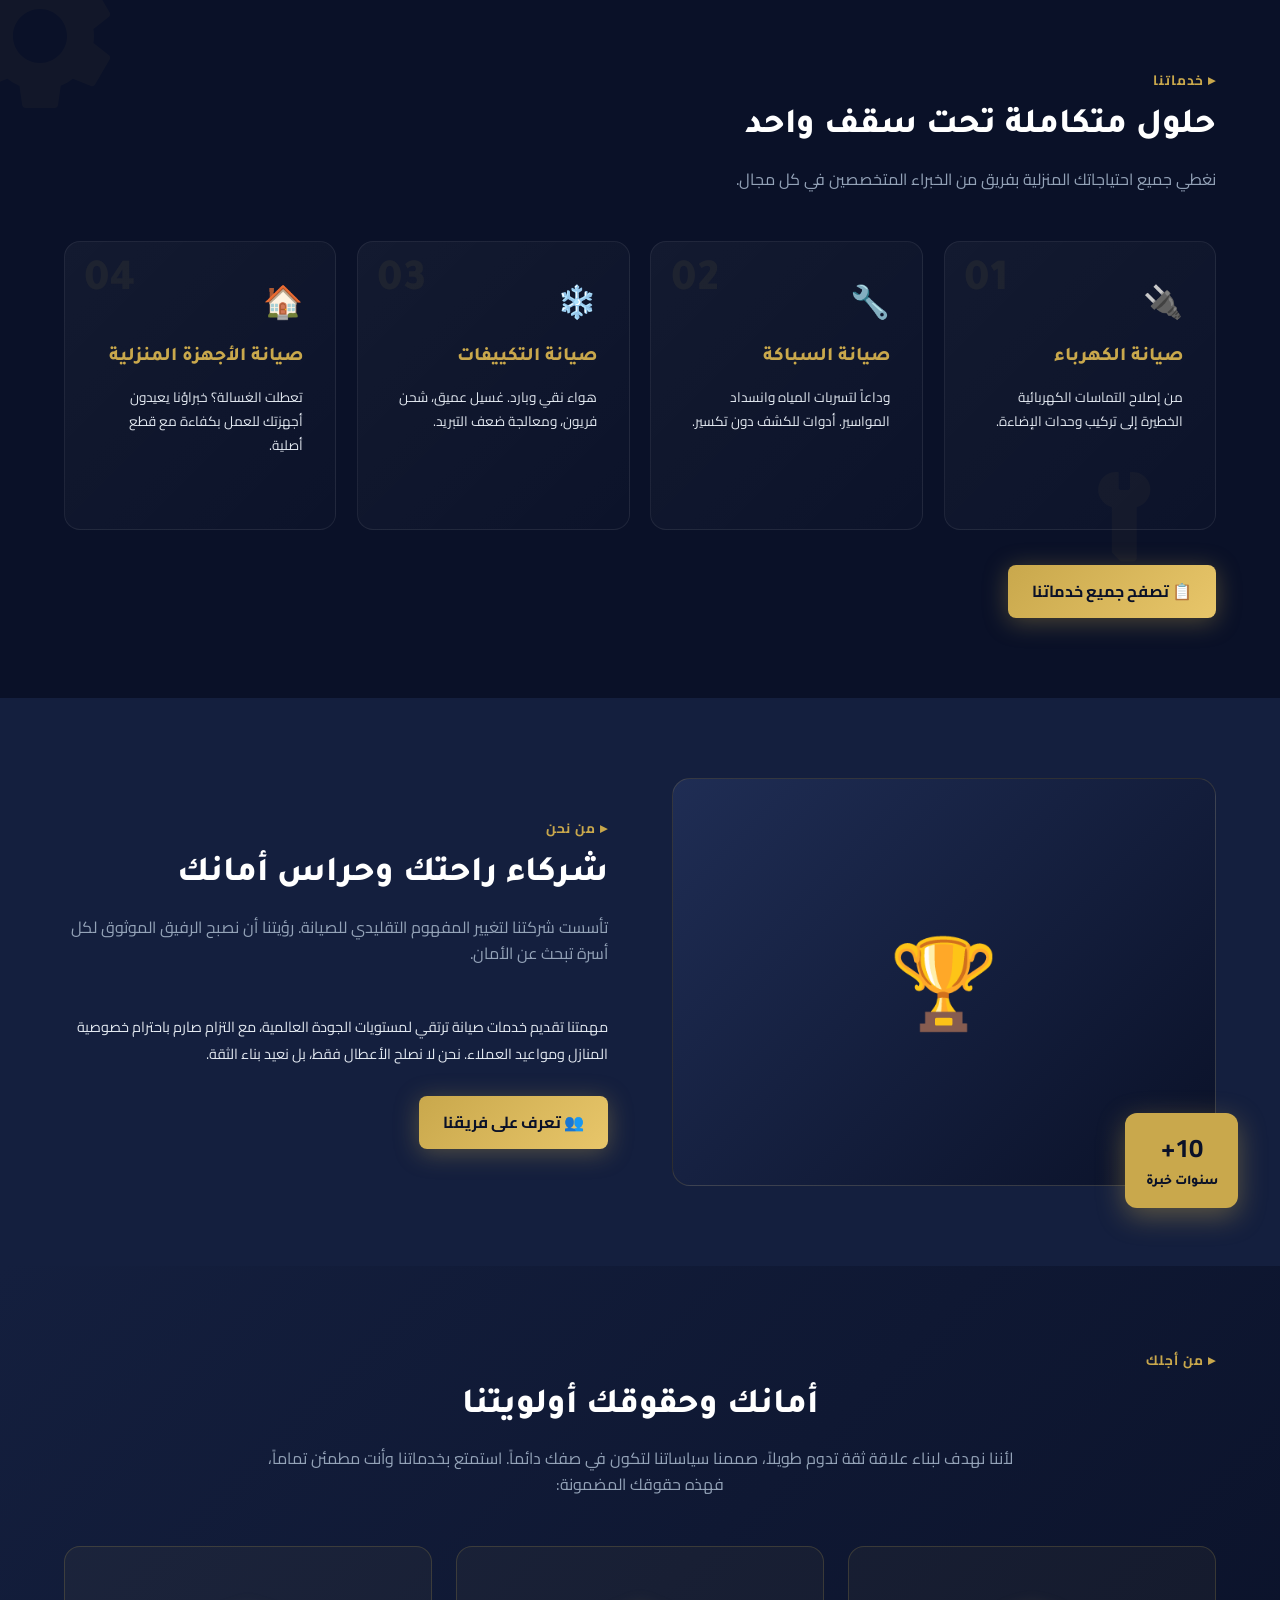
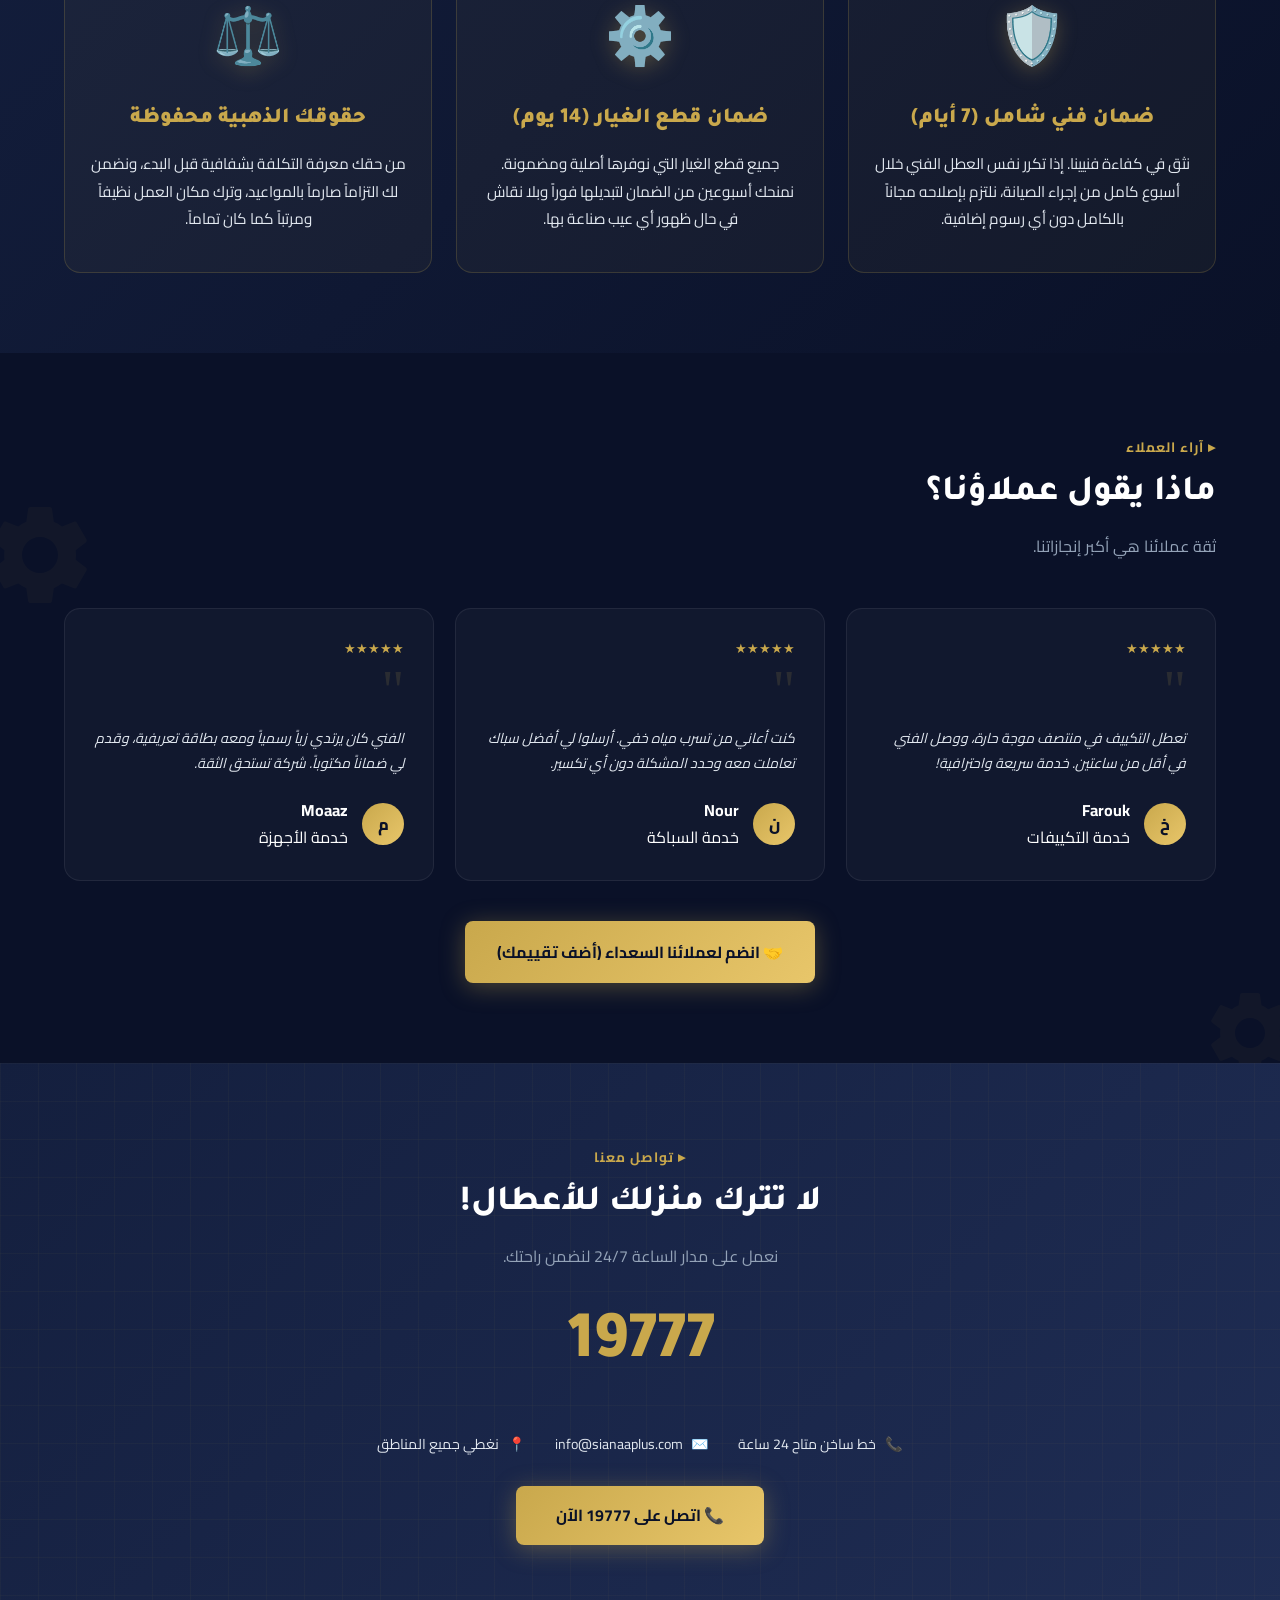
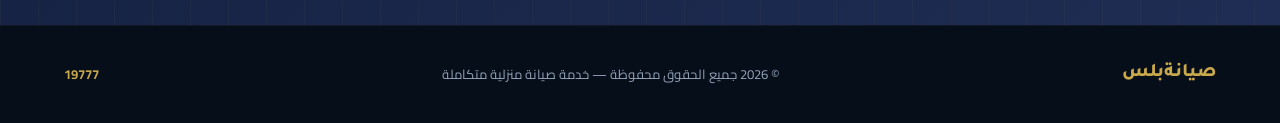
==== commit 2839e3a6: "Add files via upload" ====
--- a/index.html
+++ b/index.html
@@ -8,6 +8,67 @@
 <link href="https://fonts.googleapis.com/css2?family=Cairo:wght@300;400;600;700;900&family=Tajawal:wght@300;400;500;700;800;900&display=swap" rel="stylesheet"/>
 <link rel="stylesheet" href="shared.css"/>
 <style>
+/* ── CSS VARIABLES ── */
+:root {
+  --navy: #0a1128; --navy-mid: #141f3e; --navy-light: #1f2d54;
+  --gold: #c9a84c; --gold-light: #e8c66a; --white: #ffffff;
+  --body-text: #e2e8f0; --muted: #94a3b8; --green: #2ecc71; --blue: #3b82f6;
+  --red: #ef4444;
+}
+* { box-sizing: border-box; margin: 0; padding: 0; font-family: 'Cairo', sans-serif; }
+body { background-color: var(--navy); color: var(--white); overflow-x: hidden; scroll-behavior: smooth; }
+a { text-decoration: none; }
+
+/* ── NAVBAR & EBAR ── */
+.ebar { background: #dc2626; color: white; text-align: center; padding: 0.5rem; font-weight: 700; font-size: 0.9rem; position: fixed; top: 0; width: 100%; z-index: 100; }
+.ebar a { color: white; text-decoration: underline; }
+.navbar-offset { height: 36px; }
+.navbar { position: fixed; top: 36px; width: 100%; background: rgba(10,17,40,0.95); backdrop-filter: blur(10px); display: flex; justify-content: space-between; align-items: center; padding: 1rem 5%; z-index: 99; border-bottom: 1px solid rgba(255,255,255,0.05); transition: 0.3s; }
+.nav-logo { font-family: 'Tajawal', sans-serif; font-size: 1.5rem; font-weight: 900; color: var(--white); }
+.nav-logo span { color: var(--gold); }
+.nav-links { display: flex; gap: 1.5rem; list-style: none; }
+.nav-links a { color: var(--body-text); font-weight: 600; font-size: 0.9rem; transition: color 0.3s; }
+.nav-links a:hover { color: var(--gold); }
+.nav-actions { display: flex; gap: 1rem; align-items: center; }
+.nav-login-btn { color: var(--white); font-size: 0.9rem; font-weight: 600; transition: color 0.3s; cursor: pointer; }
+.nav-login-btn:hover { color: var(--gold); }
+.nav-cta-btn { background: linear-gradient(135deg, var(--gold), var(--gold-light)); color: var(--navy); padding: 0.5rem 1.2rem; border-radius: 6px; font-weight: 700; transition: 0.3s; }
+.nav-cta-btn:hover { transform: translateY(-2px); box-shadow: 0 4px 15px rgba(201,168,76,0.3); }
+
+/* أزرار طلباتي والاستفسارات (مخفية في الشاشات الصغيرة) */
+.my-orders-btn { display: none; align-items: center; gap: 0.4rem; background: rgba(59, 130, 246, 0.1); border: 1px solid rgba(59, 130, 246, 0.4); padding: 0.4rem 0.8rem; border-radius: 6px; color: #93c5fd; font-size: 0.85rem; font-weight: 700; transition: 0.2s; cursor: pointer; }
+.my-orders-btn:hover { background: rgba(59, 130, 246, 0.2); color: white; }
+.complaints-btn { background: rgba(201, 168, 76, 0.1); border: 1px solid rgba(201, 168, 76, 0.4); color: var(--gold); }
+.complaints-btn:hover { background: rgba(201, 168, 76, 0.2); color: var(--gold-light); }
+
+/* 🟢 زر الثلاث شرط (Hamburger) 🟢 */
+.hamburger { display: flex; background: none; border: none; cursor: pointer; flex-direction: column; gap: 5px; padding: 5px; }
+.hamburger span { width: 25px; height: 3px; background: var(--white); border-radius: 2px; transition: 0.3s; }
+.hamburger:hover span { background: var(--gold); }
+
+/* 🟢 القائمة الجانبية (Sidebar) 🟢 */
+.sidebar { position: fixed; top: 0; right: -320px; width: 320px; height: 100vh; background: var(--navy-mid); z-index: 1001; transition: right 0.3s ease; box-shadow: -5px 0 25px rgba(0,0,0,0.5); display: flex; flex-direction: column; border-left: 1px solid rgba(201,168,76,0.2); }
+.sidebar.open { right: 0; }
+.sidebar-overlay { position: fixed; inset: 0; background: rgba(10,17,40,0.8); backdrop-filter: blur(4px); z-index: 1000; opacity: 0; pointer-events: none; transition: opacity 0.3s ease; }
+.sidebar-overlay.open { opacity: 1; pointer-events: auto; }
+.sidebar-header { padding: 1rem; display: flex; justify-content: flex-end; }
+.close-sidebar { background: rgba(255,255,255,0.05); border: none; color: var(--white); width: 35px; height: 35px; border-radius: 50%; cursor: pointer; font-size: 1.2rem; transition: 0.2s; display: flex; align-items: center; justify-content: center; }
+.close-sidebar:hover { background: rgba(239,68,68,0.2); color: #ef4444; }
+
+/* بروفايل العميل في القائمة الجانبية */
+.sidebar-profile { padding: 0 1.5rem 1.5rem; border-bottom: 1px solid rgba(255,255,255,0.05); text-align: center; }
+.sp-avatar { width: 80px; height: 80px; border-radius: 50%; background: linear-gradient(135deg, var(--gold), var(--gold-light)); color: var(--navy); display: flex; align-items: center; justify-content: center; font-size: 2.5rem; font-weight: 900; margin: 0 auto 1rem; border: 3px solid rgba(201,168,76,0.3); }
+.sp-name { font-family: 'Tajawal', sans-serif; font-size: 1.2rem; font-weight: 800; color: var(--white); margin-bottom: 0.3rem; }
+.sp-info { font-size: 0.8rem; color: var(--muted); margin-bottom: 0.2rem; direction: ltr; }
+
+/* روابط القائمة الجانبية */
+.sidebar-links { list-style: none; padding: 1rem 0; margin: 0; flex: 1; overflow-y: auto; }
+.sidebar-links li a { display: flex; align-items: center; gap: 1rem; padding: 1rem 1.5rem; color: var(--body-text); font-weight: 600; font-size: 0.95rem; transition: 0.2s; border-right: 3px solid transparent; }
+.sidebar-links li a:hover { background: rgba(255,255,255,0.03); color: var(--gold); border-right-color: var(--gold); }
+.sidebar-links li a .icon { font-size: 1.2rem; width: 24px; text-align: center; }
+.logout-link { color: #fca5a5 !important; }
+.logout-link:hover { background: rgba(239,68,68,0.05) !important; color: #ef4444 !important; border-right-color: #ef4444 !important; }
+
 /* ── HERO ── */
 .hero { min-height: 100vh; display: flex; align-items: center; justify-content: center; position: relative; background-image: url('plumbing-services-500x500.webp'); background-size: cover; background-position: center; padding: 10rem 5% 15rem; overflow: hidden; }
 .hero::before { content: ''; position: absolute; inset: 0; background-color: rgba(10, 22, 40, 0.75); z-index: 1; }
@@ -20,6 +81,9 @@
 .hero h1 em::after { content:''; position:absolute; bottom:-4px; right:0; left:0; height:3px; background:linear-gradient(90deg,var(--gold),transparent); border-radius:3px }
 .hero-text { font-size:1.1rem; color:var(--white); line-height:1.8; max-width:640px; margin: 0 auto 2.5rem; animation:fadeUp .6s .18s ease both }
 .hero-actions { display:flex; gap:.9rem; justify-content:center; flex-wrap:wrap; animation:fadeUp .6s .26s ease both }
+.btn-primary { background: linear-gradient(135deg, var(--gold), var(--gold-light)); color: var(--navy); padding: 0.8rem 1.5rem; border-radius: 8px; font-weight: 700; display: inline-flex; align-items: center; cursor: pointer; border: none; }
+.btn-outline { background: transparent; border: 1px solid var(--gold); color: var(--gold); padding: 0.8rem 1.5rem; border-radius: 8px; font-weight: 700; display: inline-flex; align-items: center; transition: 0.3s; }
+.btn-outline:hover { background: rgba(201,168,76,0.1); }
 .hero-stats { position:absolute; bottom:3rem; left:5%; right:5%; display:flex; gap:2px; z-index:10; animation:fadeUp .6s .4s ease both; justify-content: center; }
 .stat-card { flex: 0 1 200px; padding:1.1rem 1rem; background:rgba(255,255,255,.05); border:1px solid rgba(255,255,255,.1); text-align:center }
 .stat-card:first-child{ border-radius:10px 2px 2px 10px }
@@ -29,7 +93,12 @@
 
 /* ── التروس والمعدات ── */
 .bg-tools-container { position: absolute; top: 0; left: 0; right: 0; bottom: 0; pointer-events: none; overflow: hidden; z-index: 0; }
-.why-sec, .svc-sec, .test-sec { position: relative; }
+.section { padding: 5rem 5%; }
+.section-title { font-family: 'Tajawal', sans-serif; font-size: 2.2rem; font-weight: 800; margin-bottom: 1rem; color: var(--white); }
+.section-sub { color: var(--muted); font-size: 1rem; margin-bottom: 3rem; max-width: 600px; line-height: 1.6; }
+.section-tag { display: inline-flex; align-items: center; gap: 0.5rem; font-size: 0.85rem; color: var(--gold); font-weight: 700; margin-bottom: 0.8rem; letter-spacing: 1px; }
+
+.why-sec, .svc-sec, .test-sec, .for-you-sec { position: relative; }
 .bg-tool { position: absolute; opacity: 0.04; color: var(--gold); display: flex; align-items: center; justify-content: center; }
 .bg-tool svg { width: 100%; height: 100%; fill: currentColor; display: block; }
 .t-why-1 { width: 140px; height: 140px; top: 10%; right: -30px; animation: spinGear 40s linear infinite; }
@@ -70,6 +139,17 @@
 .about-box{width:100%;aspect-ratio:4/3;background:linear-gradient(135deg,var(--navy-light),var(--navy));border-radius:18px;border:1px solid rgba(201,168,76,.18);display:flex;align-items:center;justify-content:center;font-size:5.5rem;overflow:hidden}
 .about-badge{position:absolute;bottom:-1.4rem;right:-1.4rem;background:var(--gold);color:var(--navy);border-radius:12px;padding:.9rem 1.3rem;font-family:'Tajawal',sans-serif;font-size:.85rem;font-weight:800;box-shadow:0 8px 28px rgba(201,168,76,.4);text-align:center}
 .about-badge strong{font-size:1.6rem;display:block}
+
+/* 🟢 ── FOR YOU (من أجلك) ── 🟢 */
+.for-you-sec { background: linear-gradient(135deg, var(--navy-mid), var(--navy)); position: relative; }
+.fy-grid { display: grid; grid-template-columns: repeat(auto-fit, minmax(260px, 1fr)); gap: 1.5rem; margin-top: 3rem; position: relative; z-index: 2; }
+.fy-card { background: rgba(201,168,76,0.05); border: 1px solid rgba(201,168,76,0.2); border-radius: 16px; padding: 2.5rem 1.5rem; text-align: center; transition: transform 0.4s cubic-bezier(0.175, 0.885, 0.32, 1.275), box-shadow 0.4s; position: relative; overflow: hidden; }
+.fy-card::before { content: ''; position: absolute; top: 0; left: 0; right: 0; height: 4px; background: linear-gradient(90deg, transparent, var(--gold), transparent); transform: scaleX(0); transition: transform 0.4s; }
+.fy-card:hover { transform: translateY(-10px); box-shadow: 0 20px 40px rgba(0,0,0,0.5); background: rgba(201,168,76,0.08); border-color: rgba(201,168,76,0.4); }
+.fy-card:hover::before { transform: scaleX(1); }
+.fy-icon { font-size: 3.5rem; margin-bottom: 1.2rem; display: inline-block; filter: drop-shadow(0 4px 10px rgba(201,168,76,0.3)); animation: floatSpace 6s ease-in-out infinite; }
+.fy-card h3 { font-family: 'Tajawal', sans-serif; font-size: 1.35rem; font-weight: 900; color: var(--gold); margin-bottom: 0.8rem; }
+.fy-card p { font-size: 0.95rem; color: var(--body-text); line-height: 1.8; margin: 0; }
 
 /* ── TESTIMONIALS ── */
 .test-sec{background:var(--navy)}
@@ -93,28 +173,55 @@
 .contact-items{display:flex;justify-content:center;flex-wrap:wrap;gap:1.8rem;margin:1.8rem 0}
 .c-item{display:flex;align-items:center;gap:.55rem;color:var(--body-text);font-size:.88rem}
 
-/* 🟢 الطوارئ (SOS) 🟢 */
-.sos-btn-float { position: fixed !important; bottom: 80px !important; left: 20px !important; z-index: 990 !important; background: linear-gradient(135deg, #ef4444, #b91c1c) !important; color: white !important; border: none !important; padding: 14px 28px !important; border-radius: 50px !important; font-family: 'Cairo', sans-serif !important; font-size: 1.1rem !important; font-weight: 900 !important; cursor: pointer !important; box-shadow: 0 4px 15px rgba(239, 68, 68, 0.5) !important; animation: pulseRed 1.5s infinite !important; display: flex !important; align-items: center !important; gap: 8px !important; }
-.sos-btn-float:hover { transform: scale(1.05) !important; }
-@keyframes pulseRed { 0% { box-shadow: 0 0 0 0 rgba(239, 68, 68, 0.7); } 70% { box-shadow: 0 0 0 15px rgba(239, 68, 68, 0); } 100% { box-shadow: 0 0 0 0 rgba(239, 68, 68, 0); } }
+/* ── MODALS (الشكاوى والطلبات والتفاصيل والطوارئ) ── */
 .sos-ov { position: fixed !important; inset: 0 !important; background: rgba(10,17,40,.85) !important; backdrop-filter: blur(5px) !important; z-index: 1000 !important; display: flex !important; align-items: center !important; justify-content: center !important; opacity: 0; pointer-events: none; transition: opacity .3s !important; }
 .sos-ov.open { opacity: 1; pointer-events: auto; }
-.sos-box { background: var(--navy-mid) !important; border-top: 4px solid #ef4444 !important; border-radius: 18px !important; width: 90% !important; max-width: 450px !important; padding: 2rem !important; position: relative !important; transform: translateY(24px) scale(.96); transition: transform .3s !important; max-height: 90vh !important; overflow-y: auto !important; box-shadow: 0 10px 40px rgba(0,0,0,0.8) !important; }
-.sos-ov.open .sos-box { transform: translateY(0) scale(1); }
-.sos-header { text-align: center; margin-bottom: 1.5rem; }
-.sos-icon { font-size: 3rem; animation: shake 0.5s infinite; display: inline-block; }
-@keyframes shake { 0% { transform: rotate(0deg); } 25% { transform: rotate(10deg); } 50% { transform: rotate(0deg); } 75% { transform: rotate(-10deg); } 100% { transform: rotate(0deg); } }
-.sos-input { width: 100%; background: rgba(255,255,255,.05) !important; border: 1px solid rgba(239,68,68,.3) !important; color: white !important; padding: 0.8rem !important; border-radius: 8px !important; font-family: 'Cairo', sans-serif !important; outline: none !important; margin-bottom: 1rem !important; }
-.sos-input:focus { border-color: #ef4444 !important; background: rgba(239,68,68,.05) !important; }
+.modal-box { background: var(--navy-mid) !important; border: 1px solid rgba(201,168,76,.2) !important; border-radius: 18px !important; width: 90% !important; max-width: 450px !important; padding: 2rem !important; position: relative !important; transform: translateY(24px) scale(.96); transition: transform .3s !important; max-height: 90vh !important; overflow-y: auto !important; box-shadow: 0 10px 40px rgba(0,0,0,0.8) !important; }
+.sos-ov.open .modal-box { transform: translateY(0) scale(1); }
+.modal-close { position: absolute !important; top: 1rem !important; left: 1rem !important; background: rgba(255,255,255,.05) !important; border: none !important; color: var(--muted) !important; width: 32px !important; height: 32px !important; border-radius: 50% !important; cursor: pointer !important; font-size: 1rem !important; display: flex !important; align-items: center !important; justify-content: center !important; transition: 0.2s !important; }
+.modal-close:hover { background: rgba(255,255,255,.1) !important; color: var(--white) !important; }
+.modal-title { font-family: 'Tajawal', sans-serif; font-size: 1.4rem; font-weight: 800; margin-bottom: 1.5rem; text-align: center; }
+.modal-title em { font-style: normal; color: var(--gold); }
+.sos-input { width: 100%; background: rgba(255,255,255,.05) !important; border: 1px solid rgba(255,255,255,.1) !important; color: white !important; padding: 0.8rem !important; border-radius: 8px !important; font-family: 'Cairo', sans-serif !important; outline: none !important; margin-bottom: 1rem !important; }
+.sos-input:focus { border-color: var(--gold) !important; background: rgba(201,168,76,.05) !important; }
 .sos-input option { background: var(--navy-mid) !important; color: white !important; }
 .btn-gps { background: rgba(59, 130, 246, 0.2) !important; border: 1px solid #3b82f6 !important; color: white !important; border-radius: 8px !important; width: 45px !important; height: 45px !important; display: flex !important; align-items: center !important; justify-content: center !important; cursor: pointer !important; font-size: 1.2rem !important; transition: 0.2s !important; flex-shrink: 0 !important; margin-bottom: 1rem !important;}
 .btn-gps:hover { background: #3b82f6 !important; }
 .btn-sos-submit { width: 100% !important; padding: 1rem !important; background: linear-gradient(135deg, #ef4444, #b91c1c) !important; color: white !important; border: none !important; border-radius: 8px !important; font-family: 'Cairo', sans-serif !important; font-size: 1.1rem !important; font-weight: 800 !important; cursor: pointer !important; margin-top: 0.5rem !important; transition: 0.2s !important; box-shadow: 0 5px 15px rgba(239, 68, 68, 0.3) !important; }
 .btn-sos-submit:hover { transform: translateY(-2px) !important; box-shadow: 0 8px 20px rgba(239, 68, 68, 0.5) !important; }
-.sos-close { position: absolute !important; top: 1rem !important; left: 1rem !important; background: rgba(255,255,255,.05) !important; border: none !important; color: var(--muted) !important; width: 32px !important; height: 32px !important; border-radius: 50% !important; cursor: pointer !important; font-size: 1rem !important; display: flex !important; align-items: center !important; justify-content: center !important; transition: 0.2s !important; }
-.sos-close:hover { background: rgba(255,255,255,.1) !important; color: var(--white) !important; }
-
-/* 🟢 ويدجت تتبع الطلب النشط 🟢 */
+
+/* الطوارئ (SOS) Floating */
+.sos-btn-float { position: fixed !important; bottom: 80px !important; left: 20px !important; z-index: 990 !important; background: linear-gradient(135deg, #ef4444, #b91c1c) !important; color: white !important; border: none !important; padding: 14px 28px !important; border-radius: 50px !important; font-family: 'Cairo', sans-serif !important; font-size: 1.1rem !important; font-weight: 900 !important; cursor: pointer !important; box-shadow: 0 4px 15px rgba(239, 68, 68, 0.5) !important; animation: pulseRed 1.5s infinite !important; display: flex !important; align-items: center !important; gap: 8px !important; }
+.sos-btn-float:hover { transform: scale(1.05) !important; }
+@keyframes pulseRed { 0% { box-shadow: 0 0 0 0 rgba(239, 68, 68, 0.7); } 70% { box-shadow: 0 0 0 15px rgba(239, 68, 68, 0); } 100% { box-shadow: 0 0 0 0 rgba(239, 68, 68, 0); } }
+
+/* 🟢 CSS الخاص بتفاصيل الطلب و الشكاوى 🟢 */
+.order-hist-card { background: rgba(255,255,255,0.03); border: 1px solid rgba(255,255,255,0.08); border-radius: 12px; padding: 1rem; display: flex; flex-direction: column; gap: 0.6rem; transition: 0.2s; cursor: pointer; margin-bottom: 0.8rem;}
+.order-hist-card:hover { border-color: rgba(201,168,76,0.3); background: rgba(255,255,255,0.05); transform: translateY(-2px);}
+.order-hist-header { display: flex; justify-content: space-between; align-items: center; border-bottom: 1px solid rgba(255,255,255,0.05); padding-bottom: 0.6rem; }
+.order-hist-date { font-size: 0.75rem; color: var(--muted); }
+.order-hist-status { font-size: 0.7rem; font-weight: bold; padding: 0.2rem 0.6rem; border-radius: 20px; }
+.order-hist-status.active { background: rgba(201,168,76,0.15); color: var(--gold); border: 1px solid var(--gold); }
+.order-hist-status.done { background: rgba(46,204,113,0.15); color: var(--green); border: 1px solid var(--green); }
+.order-hist-body { display: flex; align-items: center; gap: 1rem; padding-top: 0.4rem; }
+.order-hist-info h4 { font-family: 'Tajawal', sans-serif; font-size: 0.95rem; margin-bottom: 0.2rem; color: white; }
+.order-hist-info span { font-size: 0.75rem; color: var(--muted); }
+.modal-avatar-sm { width:48px; height:48px; border-radius:50%; border:2px solid rgba(201,168,76,.3); padding:2px; background:rgba(201,168,76,.05); display: flex; align-items: center; justify-content: center; overflow: hidden; flex-shrink: 0; }
+.modal-avatar-sm svg { width:100%; height:100%; border-radius:50%; }
+
+.order-details-card { background: rgba(255,255,255,0.03); border: 1px solid rgba(255,255,255,0.08); border-radius: 12px; padding: 1.5rem; margin-bottom: 1rem; }
+.od-row { display: flex; justify-content: space-between; padding: 0.6rem 0; border-bottom: 1px dashed rgba(255,255,255,0.05); }
+.od-row:last-child { border-bottom: none; }
+.od-label { color: var(--muted); font-size: 0.8rem; font-weight: 600;}
+.od-value { color: var(--white); font-weight: 700; font-size: 0.9rem; text-align: left; max-width: 65%; line-height:1.4;}
+.btn-danger { background: rgba(239, 68, 68, 0.1); color: #ef4444; border: 1px solid rgba(239, 68, 68, 0.3); }
+.btn-danger:hover { background: rgba(239, 68, 68, 0.2); border-color: #ef4444; color: #ef4444; transform: translateY(-2px); box-shadow: 0 4px 15px rgba(239, 68, 68, 0.2);}
+
+.btn-whatsapp { display: flex; align-items: center; justify-content: center; gap: 0.5rem; width: 100%; padding: 0.8rem; background: linear-gradient(135deg, #25D366, #128C7E); color: white; border: none; border-radius: 8px; font-family: 'Cairo', sans-serif; font-size: 0.95rem; font-weight: 800; cursor: pointer; transition: 0.2s; text-decoration: none; }
+.btn-whatsapp:hover { transform: translateY(-2px); box-shadow: 0 8px 20px rgba(37, 211, 102, 0.4); color: white; }
+.btn-whatsapp svg { fill: white; }
+
+/* ويدجت تتبع الطلب النشط */
 .active-order-widget { position: fixed; bottom: 30px; right: 30px; width: 320px; background: var(--navy-mid); border: 1px solid var(--gold); border-radius: 12px; box-shadow: 0 10px 30px rgba(0,0,0,0.6); z-index: 995; display: none; flex-direction: column; overflow: hidden; animation: slideInRight 0.4s ease forwards; }
 .ao-header { background: rgba(201,168,76,0.1); padding: 0.6rem 1rem; display: flex; justify-content: space-between; align-items: center; border-bottom: 1px solid rgba(201,168,76,0.2); }
 .ao-status { font-size: 0.8rem; color: var(--gold); font-weight: 700; display: flex; align-items: center; gap: 0.4rem; }
@@ -131,9 +238,8 @@
 .ao-row { display: flex; justify-content: space-between; margin-bottom: 0.4rem; }
 .ao-row:last-child { margin-bottom: 0; }
 @keyframes slideInRight { from { opacity: 0; transform: translateX(50px); } to { opacity: 1; transform: translateX(0); } }
-@keyframes pulseGold { 0% { box-shadow: 0 0 0 0 rgba(201,168,76,0.7); } 70% { box-shadow: 0 0 0 6px rgba(201,168,76,0); } 100% { box-shadow: 0 0 0 0 rgba(201,168,76,0); } }
-
-/* 🟢 نافذة التقييم (Reviews Modal) 🟢 */
+
+/* نافذة التقييم (Reviews Modal) */
 .review-box { background: var(--navy-mid); border-top: 4px solid var(--gold); border-radius: 18px; width: 90%; max-width: 450px; padding: 2rem; position: relative; transform: translateY(24px) scale(.96); transition: transform .3s; box-shadow: 0 10px 40px rgba(0,0,0,0.8); }
 .sos-ov.open .review-box { transform: translateY(0) scale(1); }
 .star-rating-container { display: flex; justify-content: center; gap: 8px; margin: 1.5rem 0; direction: ltr; }
@@ -144,7 +250,14 @@
 .review-textarea:focus { border-color: var(--gold); background: rgba(201,168,76,0.05); }
 
 /* RESPONSIVE */
-@media(max-width:900px){ .hero{padding:10rem 5% 18rem} .hero-content{max-width:100%} .hero-text{margin-right:auto;margin-left:auto} .hero-actions{justify-content:center} .hero-stats{bottom:2rem;flex-wrap:wrap;gap:4px; justify-content: space-around;} .stat-card{min-width:calc(50% - 4px); flex: 0 1 calc(50% - 4px); border-radius:6px!important} .about-sec{grid-template-columns:1fr} .about-visual{order:-1} }
+@media(max-width:900px){ 
+  .hero{padding:10rem 5% 18rem} .hero-content{max-width:100%} .hero-text{margin-right:auto;margin-left:auto} .hero-actions{justify-content:center} .hero-stats{bottom:2rem;flex-wrap:wrap;gap:4px; justify-content: space-around;} .stat-card{min-width:calc(50% - 4px); flex: 0 1 calc(50% - 4px); border-radius:6px!important} 
+  .about-sec{grid-template-columns:1fr} .about-visual{order:-1} 
+  .hide-mob { display: none; }
+  .nav-links { display: none; }
+  .nav-cta-btn { display: none; }
+  .my-orders-btn { padding: 0.4rem; }
+}
 @media(max-width:600px){ .hero{padding:9rem 4% 19rem} .hero h1 { font-size:clamp(1.8rem, 8vw, 2.5rem); } .hero-actions{flex-direction:column;gap:.7rem} .hero-actions a{width:100%;justify-content:center} .contact-items{flex-direction:column;align-items:center;gap:1rem} .bg-tool { opacity: 0.02; } .active-order-widget { right: 10px; left: 10px; width: auto; bottom: 85px; } }
 </style>
 </head>
@@ -155,33 +268,52 @@
 
 <nav class="navbar">
   <a href="index.html" class="nav-logo">صيانة<span>بلس</span></a>
-  <ul class="nav-links">
+  
+  <ul class="nav-links hide-mob">
     <li><a href="#services">خدماتنا</a></li>
     <li><a href="#why">لماذا نحن</a></li>
     <li><a href="#about">من نحن</a></li>
+    <li><a href="#for-you">من أجلك</a></li>
     <li><a href="#testimonials">آراء العملاء</a></li>
-    <li><a href="#contact">تواصل معنا</a></li>
   </ul>
+
   <div class="nav-actions">
-    <span id="user-badge" style="display:none"></span>
-    <a href="auth.html" class="nav-login-btn" id="login-nav-btn">👤 دخول</a>
-    <a href="tel:19777" class="nav-cta-btn">📞 19777</a>
-    <button class="hamburger" id="ham" onclick="toggleMenu()" aria-label="قائمة">
-      <span></span><span></span><span></span>
+    <!-- أزرار الشكاوى و طلباتي -->
+    <button class="my-orders-btn complaints-btn" id="complaints-btn" onclick="openComplaint()">💬 <span class="hide-mob">استفسارات</span></button>
+    <button class="my-orders-btn" id="my-orders-btn" onclick="openMyOrders()">📦 <span class="hide-mob">طلباتي</span></button>
+
+    <span id="user-badge" style="display:none" class="hide-mob"></span>
+    <a href="auth.html" class="nav-login-btn hide-mob" id="login-nav-btn">👤 دخول</a>
+    <a href="tel:19777" class="nav-cta-btn hide-mob">📞 19777</a>
+    
+    <!-- 🟢 زر الثلاث شرط لفتح القائمة الجانبية (ظاهر دائماً) 🟢 -->
+    <button class="hamburger" id="ham" onclick="openSidebar()" aria-label="قائمة">
+        <span></span><span></span><span></span>
     </button>
   </div>
 </nav>
 
-<div class="mobile-nav" id="mob-menu">
-  <a href="#services" onclick="closeMenu()">خدماتنا</a>
-  <a href="#why" onclick="closeMenu()">لماذا نحن</a>
-  <a href="#about" onclick="closeMenu()">من نحن</a>
-  <a href="#testimonials" onclick="closeMenu()">آراء العملاء</a>
-  <a href="#contact" onclick="closeMenu()">تواصل معنا</a>
-  <div class="mob-btns">
-    <a href="auth.html" class="btn-primary" style="justify-content:center">👤 تسجيل الدخول</a>
-    <a href="tel:19777" class="btn-outline" style="justify-content:center">📞 19777</a>
-  </div>
+<!-- 🟢 القائمة الجانبية (Sidebar) 🟢 -->
+<div class="sidebar-overlay" id="sidebar-overlay" onclick="closeSidebar()"></div>
+<div class="sidebar" id="sidebar">
+  <div class="sidebar-header">
+    <button class="close-sidebar" onclick="closeSidebar()">✕</button>
+  </div>
+  
+  <!-- بيانات بروفايل العميل ستُحقن هنا -->
+  <div class="sidebar-profile" id="sidebar-profile"></div>
+  
+  <ul class="sidebar-links">
+     <li><a href="index.html"><span class="icon">🏠</span> الرئيسية</a></li>
+     <li><a href="technicians.html"><span class="icon">👨‍🔧</span> تصفح الفنيين</a></li>
+     <li><a href="#" onclick="closeSidebar(); openMyOrders();"><span class="icon">📦</span> طلباتي</a></li>
+     <li><a href="#" onclick="closeSidebar(); openComplaint();"><span class="icon">💬</span> الاستفسارات والشكاوى</a></li>
+     <li><a href="#contact" onclick="closeSidebar();"><span class="icon">📞</span> تواصل معنا</a></li>
+     <li><a href="#" onclick="alert('سيتم إضافة بوابات الدفع الإلكتروني (فيزا، ماستركارد، فودافون كاش) قريباً!')"><span class="icon">💳</span> طرق الدفع</a></li>
+     <li><a href="#" onclick="alert('شارك الرابط مع أصدقائك واربح خصم 20% على زيارتك القادمة!')"><span class="icon">🤝</span> دعوة الأصدقاء</a></li>
+     <li><a href="#" onclick="alert('سيتم فتح الكاميرا للمسح الضوئي (QR code)')"><span class="icon">📷</span> مسح ضوئي (QR)</a></li>
+     <li id="sidebar-logout" style="display:none; margin-top: 10px; border-top: 1px solid rgba(255,255,255,0.05); padding-top: 10px;"><a href="#" onclick="logoutUser()" class="logout-link"><span class="icon">🚪</span> تسجيل خروج</a></li>
+  </ul>
 </div>
 
 <section class="hero" id="home">
@@ -250,6 +382,36 @@
   </div>
 </section>
 
+<!-- 🟢 قسم "من أجلك" (الضمانات والحقوق) 🟢 -->
+<section class="section for-you-sec" id="for-you">
+  <div class="section-tag" style="justify-content: center;">▸ من أجلك</div>
+  <h2 class="section-title" style="text-align: center;">أمانك وحقوقك أولويتنا</h2>
+  <p class="section-sub" style="text-align: center; max-width: 750px; margin: 0 auto;">لأننا نهدف لبناء علاقة ثقة تدوم طويلاً، صممنا سياساتنا لتكون في صفك دائماً. استمتع بخدماتنا وأنت مطمئن تماماً، فهذه حقوقك المضمونة:</p>
+  
+  <div class="fy-grid reveal">
+    <!-- كارت الضمان الفني -->
+    <div class="fy-card">
+      <span class="fy-icon">🛡️</span>
+      <h3>ضمان فني شامل (7 أيام)</h3>
+      <p>نثق في كفاءة فنيينا. إذا تكرر نفس العطل الفني خلال أسبوع كامل من إجراء الصيانة، نلتزم بإصلاحه مجاناً بالكامل دون أي رسوم إضافية.</p>
+    </div>
+    
+    <!-- كارت ضمان قطع الغيار -->
+    <div class="fy-card">
+      <span class="fy-icon">⚙️</span>
+      <h3>ضمان قطع الغيار (14 يوم)</h3>
+      <p>جميع قطع الغيار التي نوفرها أصلية ومضمونة. نمنحك أسبوعين من الضمان لتبديلها فوراً وبلا نقاش في حال ظهور أي عيب صناعة بها.</p>
+    </div>
+    
+    <!-- كارت حقوق العميل -->
+    <div class="fy-card">
+      <span class="fy-icon">⚖️</span>
+      <h3>حقوقك الذهبية محفوظة</h3>
+      <p>من حقك معرفة التكلفة بشفافية قبل البدء، ونضمن لك التزاماً صارماً بالمواعيد، وترك مكان العمل نظيفاً ومرتباً كما كان تماماً.</p>
+    </div>
+  </div>
+</section>
+
 <section class="section test-sec" id="testimonials">
   <div class="bg-tools-container">
     <div class="bg-tool t-test-1"><svg viewBox="0 0 24 24"><path d="M19.14 12.94c.04-.3.06-.61.06-.94 0-.32-.02-.64-.06-.94l2.03-1.58c.18-.14.23-.41.12-.61l-1.92-3.32c-.12-.22-.37-.29-.59-.22l-2.39.96c-.5-.38-1.03-.7-1.62-.94l-.36-2.54c-.05-.24-.24-.41-.48-.41h-3.84c-.24 0-.43.17-.47.41l-.36 2.54c-.59.24-1.13.56-1.62.94l-2.39-.96c-.22-.08-.47 0-.59.22l-1.92 3.32c-.12.22-.07.49.12.61l2.03 1.58c-.04.3-.06.61-.06.94s.02.64.06.94l-2.03 1.58c-.18.14-.23.41-.12.61l1.92 3.32c.12.22.37.29.59.22l2.39-.96c.5.38 1.03.7 1.62.94l.36 2.54c.05.24.24.41.48.41h3.84c.24 0 .43-.17.47-.41l.36-2.54c.59-.24 1.13-.56 1.62-.94l2.39.96c.22.08.47 0 .59-.22l1.92-3.32c.12-.22.07-.49-.12-.61l-2.03-1.58zM12 15.6c-1.98 0-3.6-1.62-3.6-3.6s1.62-3.6 3.6-3.6 3.6 1.62 3.6 3.6-1.62 3.6-3.6 3.6z"/></svg></div>
@@ -264,11 +426,9 @@
     <div class="test-card"><div class="stars">★★★★★</div><div class="quote">"</div><p>الفني كان يرتدي زياً رسمياً ومعه بطاقة تعريفية، وقدم لي ضماناً مكتوباً. شركة تستحق الثقة.</p><div class="test-author"><div class="author-av">م</div><div><h4>Moaaz</h4><span>خدمة الأجهزة</span></div></div></div>
   </div>
   
-  <!-- 🟢 الزر المحدث ليفتح نافذة التقييم 🟢 -->
   <div style="margin-top:2.5rem;text-align:center; position:relative; z-index:2;">
     <button class="btn-primary" onclick="openReview()" style="cursor:pointer; font-family:'Cairo', sans-serif; font-size:1rem; border:none; padding:1rem 2rem;">🤝 انضم لعملائنا السعداء (أضف تقييمك)</button>
   </div>
-
 </section>
 
 <section class="section contact-sec" id="contact">
@@ -292,18 +452,93 @@
   <p style="color:var(--gold);font-weight:700">19777</p>
 </footer>
 
-<a href="technicians.html" class="float-cta">⚡ اطلب فني الآن</a>
-
-<button class="sos-btn-float" onclick="openSOS()">
-  🚨 طلب طوارئ
-</button>
+<!-- 🟢 الطوارئ (SOS) Floating 🟢 -->
+<button class="sos-btn-float" onclick="openSOS()">🚨 طلب طوارئ</button>
+
+<!-- ============================================== -->
+<!-- النوافذ المنبثقة للعمليات (SOS، الشكاوى، الطلبات والتفاصيل، التقييم) -->
+<!-- ============================================== -->
+
+<!-- 🟢 نافذة الشكاوى والاستفسارات 🟢 -->
+<div class="sos-ov" id="complaint-ov">
+  <div class="modal-box">
+    <button class="modal-close" onclick="closeComplaint()">✕</button>
+    <div class="modal-title" style="margin-bottom: 1.5rem; text-align:center;">شكاوى <em>واستفسارات</em> 💬</div>
+    
+    <div id="complaint-form">
+      <div class="fg">
+        <label style="display:block; font-size: 0.75rem; color: var(--muted); margin-bottom: 0.4rem;">الاسم</label>
+        <input type="text" id="comp-name" class="sos-input" placeholder="أدخل اسمك الكريم" style="padding:0.7rem 0.9rem;"/>
+      </div>
+      <div class="fg">
+        <label style="display:block; font-size: 0.75rem; color: var(--muted); margin-bottom: 0.4rem;">رقم الهاتف أو الإيميل</label>
+        <input type="text" id="comp-contact" class="sos-input" placeholder="للتواصل معك" style="padding:0.7rem 0.9rem;"/>
+      </div>
+      <div class="fg">
+        <label style="display:block; font-size: 0.75rem; color: var(--muted); margin-bottom: 0.4rem;">نوع الرسالة</label>
+        <select id="comp-subject" class="sos-input" style="padding:0.7rem 0.9rem;">
+          <option value="استفسار عام">استفسار عام</option>
+          <option value="شكوى بخصوص خدمة">شكوى بخصوص خدمة سابقة</option>
+          <option value="اقتراح تطوير">اقتراح لتطوير المنصة</option>
+        </select>
+      </div>
+      <div class="fg">
+        <label style="display:block; font-size: 0.75rem; color: var(--muted); margin-bottom: 0.4rem;">تفاصيل الرسالة</label>
+        <textarea id="comp-msg" class="sos-input" placeholder="اكتب تفاصيل رسالتك هنا بوضوح..." style="min-height: 100px; resize:vertical; padding:0.7rem 0.9rem;"></textarea>
+      </div>
+      <button class="btn-primary" style="width:100%; justify-content:center; border:none; padding:1rem;" id="comp-submit-btn" onclick="submitComplaint()">🚀 إرسال الرسالة</button>
+
+      <div style="display: flex; align-items: center; margin: 1.5rem 0; color: var(--muted); font-size: 0.8rem;">
+        <hr style="flex: 1; border: none; border-bottom: 1px solid rgba(255,255,255,0.1);">
+        <span style="padding: 0 10px;">أو للرد الفوري</span>
+        <hr style="flex: 1; border: none; border-bottom: 1px solid rgba(255,255,255,0.1);">
+      </div>
+      <a href="https://wa.me/201XXXXXXXXX" target="_blank" class="btn-whatsapp">
+        <svg viewBox="0 0 24 24" width="22" height="22"><path d="M17.472 14.382c-.297-.149-1.758-.867-2.03-.967-.273-.099-.471-.148-.67.15-.197.297-.767.966-.94 1.164-.173.199-.347.223-.644.075-.297-.15-1.255-.463-2.39-1.295-.883-.646-1.479-1.443-1.653-1.742-.173-.297-.018-.458.13-.606.134-.133.298-.347.446-.52.149-.174.198-.298.298-.497.099-.198.05-.371-.025-.52-.075-.149-.669-1.612-.916-2.207-.242-.579-.487-.5-.669-.51-.173-.008-.371-.01-.57-.01-.198 0-.52.074-.792.372-.272.297-1.04 1.016-1.04 2.479 0 1.462 1.065 2.875 1.213 3.074.149.198 2.096 3.2 5.077 4.487.709.306 1.262.489 1.694.625.712.227 1.36.195 1.871.118.571-.085 1.758-.719 2.006-1.413.248-.694.248-1.289.173-1.413-.074-.124-.272-.198-.57-.347m-5.421 7.403h-.004a9.87 9.87 0 01-5.031-1.378l-.361-.214-3.741.982.998-3.648-.235-.374a9.86 9.86 0 01-1.51-5.26c.001-5.45 4.436-9.884 9.888-9.884 2.64 0 5.122 1.03 6.988 2.898a9.825 9.825 0 012.893 6.994c-.003 5.45-4.437 9.884-9.885 9.884m8.413-18.297A11.815 11.815 0 0012.05 0C5.495 0 .16 5.335.157 11.892c0 2.096.547 4.142 1.588 5.945L.057 24l6.305-1.654a11.882 11.882 0 005.683 1.448h.005c6.554 0 11.89-5.335 11.893-11.893a11.821 11.821 0 00-3.48-8.413Z"/></svg>
+        تواصل عبر واتساب
+      </a>
+    </div>
+
+    <div class="success-box" id="comp-ok" style="display: none; padding-top:1rem; text-align:center;">
+      <div class="success-ring" style="width:80px;height:80px;border-radius:50%;background:rgba(46,204,113,.1);color:var(--green);font-size:2.5rem;display:flex;align-items:center;justify-content:center;margin:0 auto 1.5rem;border:2px solid rgba(46,204,113,.3);">✅</div>
+      <h3 style="color: white; font-family:'Tajawal', sans-serif;">تم استلام رسالتك!</h3>
+      <p style="color: var(--muted); font-size:0.9rem; margin-bottom:1.5rem">شكراً لتواصلك معنا.<br>فريقنا سيقوم بمراجعة رسالتك والرد عليك.</p>
+      <button class="btn-primary" onclick="closeComplaint()" style="width:100%; justify-content:center; background:#1f2d54; border:none;">إغلاق</button>
+    </div>
+  </div>
+</div>
+
+<!-- 🟢 نافذة سجل طلباتي 🟢 -->
+<div class="sos-ov" id="orders-ov">
+  <div class="modal-box">
+    <button class="modal-close" onclick="closeMyOrders()">✕</button>
+    <div class="modal-title" style="margin-bottom: 1.5rem; text-align:center;">سجل <em>طلباتي</em> 📦</div>
+    <div id="orders-list" style="display: flex; flex-direction: column; gap: 0.8rem; max-height: 55vh; overflow-y: auto; padding-right: 5px;">
+    </div>
+  </div>
+</div>
+
+<!-- 🟢 النافذة الجديدة: تفاصيل الطلب بالكامل 🟢 -->
+<div class="sos-ov" id="order-details-ov">
+  <div class="modal-box">
+    <button class="modal-close" onclick="closeOrderDetails()">✕</button>
+    <button class="modal-close" style="right: 1rem; left: auto; font-size: 1.2rem; background: transparent; color: var(--gold);" onclick="backToOrders()" title="العودة للقائمة">→</button>
+    <div class="modal-title" style="margin-bottom: 1.5rem; font-size: 1.3rem; text-align:center;">تفاصيل <em>الطلب</em> 📄</div>
+    
+    <div class="order-details-card" id="od-content"></div>
+    
+    <div style="display: flex; gap: 1rem; margin-top: 1rem;">
+        <button class="btn-primary btn-danger" style="flex: 1; justify-content: center; font-size: 0.85rem; border:none; padding:1rem;" id="od-complaint-btn">⚠️ تقديم شكوى أو استفسار</button>
+    </div>
+  </div>
+</div>
 
 <!-- 🟢 نافذة الطوارئ (SOS) 🟢 -->
 <div class="sos-ov" id="sos-ov">
-  <div class="sos-box">
-    <button class="sos-close" onclick="closeSOS()">✕</button>
-    <div class="sos-header">
-      <div class="sos-icon">🚨</div>
+  <div class="modal-box">
+    <button class="modal-close" onclick="closeSOS()">✕</button>
+    <div class="sos-header" style="text-align: center; margin-bottom: 1.5rem;">
+      <div style="font-size: 3rem; animation: shake 0.5s infinite; display: inline-block;">🚨</div>
       <h2 style="color: #ef4444; font-family: 'Tajawal', sans-serif; font-weight: 900;">خدمة الطوارئ السريعة</h2>
       <p style="font-size: 0.8rem; color: var(--muted); margin-top: 0.5rem;">سيتم توجيه أقرب فني متاح إليك فوراً (زمن الوصول المتوقع: 15-30 دقيقة). <br><strong style="color: #fca5a5;">ملاحظة: تُطبق رسوم خدمة طوارئ إضافية.</strong></p>
     </div>
@@ -329,32 +564,28 @@
           <button class="btn-gps" onclick="getLocation()" title="تحديد موقعي بالـ GPS">📍</button>
         </div>
       </div>
-      <button class="btn-sos-submit" onclick="submitSOS()">🚀 أرسل الاستغاثة الآن</button>
-    </div>
-
-    <!-- رسالة النجاح الخاصة بالطوارئ -->
-    <div class="success-box" id="sos-ok" style="display: none; padding-top:1rem;">
-      <div class="success-ring" style="background: rgba(239, 68, 68, 0.1); border-color: #ef4444; color: #ef4444;">🏃</div>
+      <button class="btn-sos-submit" style="width: 100%; padding: 1rem; background: linear-gradient(135deg, #ef4444, #b91c1c); color: white; border: none; border-radius: 8px; font-family: 'Cairo', sans-serif; font-size: 1.1rem; font-weight: 800; cursor: pointer; transition: 0.2s;" onclick="submitSOS()">🚀 أرسل الاستغاثة الآن</button>
+    </div>
+
+    <div class="success-box" id="sos-ok" style="display: none; padding-top:1rem; text-align: center;">
+      <div class="success-ring" style="width:80px;height:80px;border-radius:50%;display:flex;align-items:center;justify-content:center;margin:0 auto 1.5rem;background: rgba(239, 68, 68, 0.1); border: 2px solid #ef4444; color: #ef4444; font-size:2.5rem;">🏃</div>
       <h3 style="color: #ef4444; font-family:'Tajawal', sans-serif;">تم إرسال الاستغاثة!</h3>
       <p style="color: var(--body-text); font-size:0.9rem; margin-bottom:1.5rem">جاري توجيه أقرب فني إليك..<br>يرجى إبقاء هاتفك متاحاً، سيتصل بك الفني خلال دقيقة.</p>
-      <button class="btn-primary" onclick="closeSOS()" style="width:100%; justify-content:center; background:#1f2d54; color:white; border:none;">إغلاق</button>
+      <button class="btn-primary" onclick="closeSOS()" style="width:100%; justify-content:center; background:#1f2d54; color:white; border:none; padding:1rem;">إغلاق</button>
     </div>
   </div>
 </div>
 
-<!-- ============================================================== -->
-<!-- 🟢 النافذة المنبثقة للتقييم (Review Modal) - إضافة جديدة 🟢 -->
-<!-- ============================================================== -->
+<!-- 🟢 النافذة المنبثقة للتقييم (Review Modal) 🟢 -->
 <div class="sos-ov" id="review-ov">
   <div class="review-box">
-    <button class="sos-close" onclick="closeReview()">✕</button>
-    <div class="sos-header" style="margin-bottom: 1rem;">
+    <button class="modal-close" onclick="closeReview()">✕</button>
+    <div class="sos-header" style="margin-bottom: 1rem; text-align: center;">
       <h2 style="color: var(--gold); font-family: 'Tajawal', sans-serif; font-weight: 900;">كيف كانت تجربتك معنا؟</h2>
       <p style="font-size: 0.85rem; color: var(--muted); margin-top: 0.5rem;">رأيك يساعدنا على تحسين خدماتنا ويفيد العملاء الآخرين.</p>
     </div>
     
     <div id="review-form">
-      <!-- نظام النجوم التفاعلي -->
       <div class="star-rating-container" id="star-rating">
         <span onclick="rateStar(1)" onmouseover="hoverStar(1)" onmouseout="resetStarHover()">★</span>
         <span onclick="rateStar(2)" onmouseover="hoverStar(2)" onmouseout="resetStarHover()">★</span>
@@ -386,17 +617,16 @@
       <button class="btn-primary" style="width:100%; justify-content:center; border:none; padding:1rem;" onclick="submitReview()">⭐ إرسال التقييم</button>
     </div>
 
-    <!-- رسالة نجاح التقييم -->
-    <div class="success-box" id="review-ok" style="display: none; padding-top:1rem;">
-      <div class="success-ring" style="background: rgba(201, 168, 76, 0.1); border-color: var(--gold); color: var(--gold);">🎉</div>
+    <div class="success-box" id="review-ok" style="display: none; padding-top:1rem; text-align: center;">
+      <div class="success-ring" style="width:80px;height:80px;border-radius:50%;display:flex;align-items:center;justify-content:center;margin:0 auto 1.5rem;background: rgba(201, 168, 76, 0.1); border: 2px solid var(--gold); color: var(--gold); font-size:2.5rem;">🎉</div>
       <h3 style="color: var(--gold); font-family:'Tajawal', sans-serif;">شكراً لك!</h3>
       <p style="color: var(--body-text); font-size:0.9rem; margin-bottom:1.5rem">لقد تم استلام تقييمك بنجاح. نحن نقدر وقتك وثقتك بنا.</p>
-      <button class="btn-primary" onclick="closeReview()" style="width:100%; justify-content:center; background:#1f2d54; color:white; border:none;">إغلاق</button>
+      <button class="btn-primary" onclick="closeReview()" style="width:100%; justify-content:center; background:#1f2d54; color:white; border:none; padding: 1rem;">إغلاق</button>
     </div>
   </div>
 </div>
 
-<!-- 🟢 ويدجت تتبع الطلب النشط (يظهر في جميع الصفحات) 🟢 -->
+<!-- 🟢 ويدجت تتبع الطلب النشط 🟢 -->
 <div class="active-order-widget" id="active-order-widget">
   <div class="ao-header">
     <span class="ao-status">⏳ جاري التنفيذ</span>
@@ -420,41 +650,229 @@
 
 <script>
 // ── USER STATUS ──
-const status=sessionStorage.getItem('loggedIn');
-const via=sessionStorage.getItem('via')||'';
-const name=sessionStorage.getItem('userName')||'';
-const badge=document.getElementById('user-badge');
-const loginBtn=document.getElementById('login-nav-btn');
-if(status==='true'){
-  badge.style.display='inline-block';
-  badge.style.cssText='display:inline-block;font-size:.76rem;color:var(--gold);font-weight:700;padding:.28rem .7rem;background:rgba(201,168,76,.1);border-radius:6px;border:1px solid rgba(201,168,76,.2)';
-  badge.textContent=name?'👋 '+name.split(' ')[0]:via?'✅ '+via:'✅ مرحباً';
-  loginBtn.textContent='🚪 خروج';
-  loginBtn.href='#';
-  loginBtn.onclick=function(e){e.preventDefault();sessionStorage.clear();window.location.reload();};
-}else if(status==='guest'){
-  badge.style.display='inline-block';
-  badge.style.cssText='display:inline-block;font-size:.76rem;color:var(--muted);font-weight:600;padding:.28rem .7rem;background:rgba(255,255,255,.05);border-radius:6px;border:1px solid rgba(255,255,255,.1)';
-  badge.textContent='👤 زائر';
-}
-
-function toggleMenu(){
-  const ham=document.getElementById('ham');
-  const menu=document.getElementById('mob-menu');
-  ham.classList.toggle('open');
-  menu.classList.toggle('open');
-  document.body.style.overflow=menu.classList.contains('open')?'hidden':'';
-}
-function closeMenu(){
-  document.getElementById('ham').classList.remove('open');
-  document.getElementById('mob-menu').classList.remove('open');
-  document.body.style.overflow='';
-}
-
-const obs=new IntersectionObserver(entries=>{entries.forEach(e=>{if(e.isIntersecting)e.target.classList.add('visible');})},{threshold:.1});
-document.querySelectorAll('.reveal').forEach(el=>obs.observe(el));
-
-// ── 🟢 وظائف الطوارئ (SOS) 🟢 ──
+const status = sessionStorage.getItem('loggedIn');
+const via = sessionStorage.getItem('via') || '';
+const name = sessionStorage.getItem('userName') || '';
+const badge = document.getElementById('user-badge');
+const loginBtn = document.getElementById('login-nav-btn');
+
+const historyKey = name ? 'orderHistory_' + name : 'orderHistory_guest';
+const activeKey = name ? 'activeOrder_' + name : 'activeOrder_guest';
+
+if(status === 'true' || status === 'guest'){
+  document.getElementById('my-orders-btn').style.display = 'inline-flex';
+  document.getElementById('complaints-btn').style.display = 'inline-flex';
+  
+  if(status === 'true'){
+    badge.style.display = 'inline-block';
+    badge.textContent = name ? '👋 ' + name.split(' ')[0] : via ? '✅ ' + via : '✅ مرحباً';
+    if(loginBtn) {
+      loginBtn.textContent = '🚪 خروج';
+      loginBtn.href = '#';
+      loginBtn.onclick = function(e){ e.preventDefault(); logoutUser(); };
+    }
+  } else if(status === 'guest'){
+    badge.style.display = 'inline-block';
+    badge.textContent = '👤 زائر';
+  }
+}
+
+// ── 🟢 وظائف القائمة الجانبية (Sidebar) 🟢 ──
+function openSidebar() {
+  document.getElementById('sidebar').classList.add('open');
+  document.getElementById('sidebar-overlay').classList.add('open');
+  document.body.style.overflow = 'hidden';
+
+  const profileDiv = document.getElementById('sidebar-profile');
+  const logoutLi = document.getElementById('sidebar-logout');
+
+  if(status === 'true') {
+    const firstLetter = name ? name.charAt(0) : 'ع';
+    profileDiv.innerHTML = `
+      <div class="sp-avatar">${firstLetter}</div>
+      <div class="sp-name">${name}</div>
+      <div class="sp-info">📱 محفوظ في الحساب</div>
+      <div class="sp-info">✉️ عميل صيانة بلس المميز</div>
+    `;
+    logoutLi.style.display = 'block'; 
+  } else {
+    profileDiv.innerHTML = `
+      <div class="sp-avatar">👤</div>
+      <div class="sp-name">زائر</div>
+      <div class="sp-info">تصفح بدون حساب</div>
+      <a href="auth.html" class="btn-primary" style="margin-top:10px; font-size:0.8rem; padding:0.5rem 1rem;">تسجيل الدخول</a>
+    `;
+    logoutLi.style.display = 'none'; 
+  }
+}
+
+function closeSidebar() {
+  document.getElementById('sidebar').classList.remove('open');
+  document.getElementById('sidebar-overlay').classList.remove('open');
+  document.body.style.overflow = '';
+}
+
+function logoutUser() {
+  sessionStorage.clear();
+  window.location.reload();
+}
+
+// ── الشكاوى والاستفسارات ──
+function openComplaint() {
+    document.getElementById('complaint-ov').classList.add('open');
+    document.body.style.overflow = 'hidden';
+    if (name) document.getElementById('comp-name').value = name;
+}
+
+function closeComplaint() {
+    document.getElementById('complaint-ov').classList.remove('open');
+    document.body.style.overflow = '';
+    setTimeout(() => {
+        document.getElementById('complaint-form').style.display = 'block';
+        document.getElementById('comp-ok').style.display = 'none';
+        document.getElementById('comp-msg').value = '';
+        if(!name) document.getElementById('comp-name').value = '';
+        document.getElementById('comp-contact').value = '';
+        document.getElementById('comp-subject').value = 'استفسار عام';
+    }, 300);
+}
+
+function openComplaintWithPreFill(techName, date) {
+    openComplaint();
+    document.getElementById('comp-subject').value = 'شكوى بخصوص خدمة';
+    document.getElementById('comp-msg').value = `أريد تقديم شكوى بخصوص الخدمة المقدمة من الفني (${techName}) بتاريخ ${date}.\n\nالتفاصيل: `;
+    setTimeout(() => {
+        document.getElementById('comp-msg').focus();
+    }, 400);
+}
+
+async function submitComplaint() {
+    const userName = document.getElementById('comp-name').value;
+    const contact = document.getElementById('comp-contact').value;
+    const subject = document.getElementById('comp-subject').value;
+    const message = document.getElementById('comp-msg').value;
+
+    if(!userName || !contact || !message) return alert("يرجى إكمال جميع الحقول المطلوبة.");
+
+    const payload = { userName, contact, subject, message };
+
+    try {
+        const btn = document.getElementById('comp-submit-btn');
+        const oldText = btn.innerHTML;
+        btn.innerHTML = 'جاري الإرسال... ⏳';
+
+        const res = await fetch('api/complaint.php', {
+            method: 'POST',
+            headers: { 'Content-Type': 'application/json' },
+            body: JSON.stringify(payload)
+        });
+
+        if(res.ok) {
+            document.getElementById('complaint-form').style.display = 'none';
+            document.getElementById('comp-ok').style.display = 'block';
+        } else {
+            alert('حدث خطأ في السيرفر أثناء الإرسال.');
+        }
+        btn.innerHTML = oldText;
+    } catch(err) {
+        document.getElementById('complaint-form').style.display = 'none';
+        document.getElementById('comp-ok').style.display = 'block';
+    }
+}
+
+// ── سجل طلباتي وتفاصيل الطلب ──
+function openMyOrders() {
+    const listContainer = document.getElementById('orders-list');
+    let history = JSON.parse(localStorage.getItem(historyKey)) || [];
+    
+    listContainer.innerHTML = '';
+    
+    if(history.length === 0) {
+        listContainer.innerHTML = '<div style="text-align:center; padding: 2rem; color: var(--muted);">لا يوجد لديك أي طلبات سابقة.</div>';
+    } else {
+        history.forEach((order, index) => {
+            const statusClass = order.orderStatus === 'active' ? 'active' : 'done';
+            const statusText = order.orderStatus === 'active' ? 'قيد التنفيذ ⏳' : 'مكتمل ✅';
+            
+            const cardHTML = `
+                <div class="order-hist-card" onclick="openOrderDetails(${index})">
+                    <div class="order-hist-header">
+                        <span class="order-hist-date">${order.timestamp || order.date}</span>
+                        <span class="order-hist-status ${statusClass}">${statusText}</span>
+                    </div>
+                    <div class="order-hist-body">
+                        <div class="modal-avatar-sm" style="flex-shrink:0; border-color:var(--gold);">${order.svg || '👤'}</div>
+                        <div class="order-hist-info">
+                            <h4>${order.svc}</h4>
+                            <span>الفني: ${order.techName}</span>
+                        </div>
+                        <div style="margin-right:auto; color:var(--muted); font-size:1.2rem;">←</div>
+                    </div>
+                </div>
+            `;
+            listContainer.insertAdjacentHTML('beforeend', cardHTML);
+        });
+    }
+    
+    document.getElementById('orders-ov').classList.add('open');
+    document.body.style.overflow = 'hidden';
+}
+
+function closeMyOrders() {
+    document.getElementById('orders-ov').classList.remove('open');
+    document.body.style.overflow = '';
+}
+
+function openOrderDetails(index) {
+    let history = JSON.parse(localStorage.getItem(historyKey)) || [];
+    const order = history[index];
+    if(!order) return;
+
+    document.getElementById('orders-ov').classList.remove('open');
+    document.getElementById('order-details-ov').classList.add('open');
+
+    const statusText = order.orderStatus === 'active' 
+        ? '<span style="color:var(--gold); background:rgba(201,168,76,0.1); padding:2px 8px; border-radius:12px;">قيد التنفيذ ⏳</span>' 
+        : '<span style="color:var(--green); background:rgba(46,204,113,0.1); padding:2px 8px; border-radius:12px;">مكتمل ✅</span>';
+    
+    const ratingHtml = '<span style="color:var(--gold); font-size:0.9rem;">★ ★ ★ ★ ★ <span style="color:var(--muted);font-size:0.75rem;">(ممتاز)</span></span>';
+
+    document.getElementById('od-content').innerHTML = `
+        <div style="display:flex; align-items:center; gap:1rem; margin-bottom:1.5rem; padding-bottom:1rem; border-bottom:1px solid rgba(255,255,255,0.05);">
+            <div class="modal-avatar-sm" style="width:65px; height:65px; border-width:3px;">${order.svg || '👤'}</div>
+            <div>
+                <h3 style="margin:0 0 5px 0; font-family:'Tajawal',sans-serif; color:var(--white); font-size:1.2rem;">${order.techName}</h3>
+                <div style="color:var(--gold); font-size:0.85rem; font-weight:700;">${order.svc}</div>
+                <div style="margin-top:3px;">${ratingHtml}</div>
+            </div>
+        </div>
+        <div class="od-row"><span class="od-label">حالة الطلب</span><span class="od-value">${statusText}</span></div>
+        <div class="od-row"><span class="od-label">تاريخ الطلب</span><span class="od-value">${order.timestamp || 'غير محدد'}</span></div>
+        ${order.date ? `<div class="od-row"><span class="od-label">الموعد المجدول</span><span class="od-value">${order.date} | ${order.time}</span></div>` : ''}
+        <div class="od-row"><span class="od-label">اسم العميل</span><span class="od-value">${order.userName}</span></div>
+        <div class="od-row"><span class="od-label">رقم التواصل</span><span class="od-value" style="direction:ltr;">${order.phone || 'غير مسجل'}</span></div>
+        <div class="od-row"><span class="od-label">العنوان</span><span class="od-value">${order.address}</span></div>
+        ${order.desc ? `<div class="od-row" style="flex-direction:column; gap:0.5rem; border-bottom:none;"><span class="od-label">وصف المشكلة:</span><span class="od-value" style="max-width:100%; background:rgba(0,0,0,0.2); padding:10px; border-radius:8px; white-space:pre-wrap; font-weight:normal;">${order.desc}</span></div>` : ''}
+    `;
+
+    const compBtn = document.getElementById('od-complaint-btn');
+    compBtn.onclick = () => {
+        closeOrderDetails();
+        openComplaintWithPreFill(order.techName, order.timestamp || order.date);
+    };
+}
+
+function backToOrders() {
+    document.getElementById('order-details-ov').classList.remove('open');
+    document.getElementById('orders-ov').classList.add('open');
+}
+
+function closeOrderDetails() {
+    document.getElementById('order-details-ov').classList.remove('open');
+    document.body.style.overflow = '';
+}
+
+// ── الطوارئ (SOS) ──
 function openSOS() {
   document.getElementById('sos-ov').classList.add('open');
   document.body.style.overflow = 'hidden';
@@ -482,11 +900,17 @@
     return;
   }
 
-  // تفعيل الويدجت في الرئيسية
   const svcName = type === 'electric' ? '⚡ طوارئ كهرباء' : type === 'plumbing' ? '💧 طوارئ سباكة' : '❄️ طوارئ تكييف';
   const emergencySvg = '<svg viewBox="0 0 100 100"><circle cx="50" cy="50" r="45" fill="#ef4444"/><text x="50" y="65" font-size="40" text-anchor="middle" fill="#fff">🚨</text></svg>';
   const order = { techName: 'فني طوارئ (أقرب متاح)', svc: svcName, svg: emergencySvg, userName: 'عميل طوارئ ('+phone+')', address: addr, eta: '10 - 15 دقيقة (أولوية)' };
-  sessionStorage.setItem('activeOrder', JSON.stringify(order));
+  
+  localStorage.setItem(activeKey, JSON.stringify(order));
+
+  let history = JSON.parse(localStorage.getItem(historyKey)) || [];
+  order.timestamp = new Date().toLocaleString('ar-EG');
+  order.orderStatus = 'active';
+  history.unshift(order);
+  localStorage.setItem(historyKey, JSON.stringify(history));
 
   document.getElementById('sos-form').style.display = 'none';
   document.getElementById('sos-ok').style.display = 'block';
@@ -514,13 +938,12 @@
   }
 }
 
-// ── 🟢 وظائف التقييم (Reviews Modal) - منطق الجافاسكريبت 🟢 ──
+// ── التقييم (Reviews Modal) ──
 let currentRating = 0;
 
 function openReview() {
   document.getElementById('review-ov').classList.add('open');
   document.body.style.overflow = 'hidden';
-  // جلب اسم المستخدم تلقائياً إذا كان مسجل الدخول
   if(name) document.getElementById('rev-name').value = name;
 }
 
@@ -531,7 +954,7 @@
     document.getElementById('review-form').style.display = 'block';
     document.getElementById('review-ok').style.display = 'none';
     document.getElementById('rev-text').value = '';
-    rateStar(0); // إعادة تعيين النجوم
+    rateStar(0); 
   }, 300);
 }
 
@@ -544,7 +967,7 @@
 }
 
 function resetStarHover() {
-  rateStar(currentRating); // إعادة اللون للنجوم بناءً على التقييم الفعلي
+  rateStar(currentRating); 
 }
 
 function rateStar(num) {
@@ -574,16 +997,13 @@
     return;
   }
 
-  // هنا يمكن إضافة كود Fetch لإرسال التقييم للباك إند (php) مستقبلاً
-  // fetch('api/submit_review.php', { ... })
-
   document.getElementById('review-form').style.display = 'none';
   document.getElementById('review-ok').style.display = 'block';
 }
 
-// ── 🟢 وظائف ويدجت الطلب الجاري (Active Order Tracker) 🟢 ──
+// ── ويدجت الطلب الجاري ──
 function renderActiveOrder() {
-  const orderData = sessionStorage.getItem('activeOrder');
+  const orderData = localStorage.getItem(activeKey);
   const widget = document.getElementById('active-order-widget');
   if(orderData && (status === 'true' || status === 'guest')) {
     const order = JSON.parse(orderData);
@@ -599,10 +1019,34 @@
   }
 }
 function cancelOrder() {
-  sessionStorage.removeItem('activeOrder');
+  localStorage.removeItem(activeKey);
+  let history = JSON.parse(localStorage.getItem(historyKey)) || [];
+  if(history.length > 0 && history[0].orderStatus === 'active') {
+      history[0].orderStatus = 'done';
+      localStorage.setItem(historyKey, JSON.stringify(history));
+  }
   renderActiveOrder();
 }
-document.addEventListener("DOMContentLoaded", renderActiveOrder);
+
+// ── Animations ──
+const obs = new IntersectionObserver(entries => {
+  entries.forEach(e => {
+    if(e.isIntersecting) {
+      e.target.style.opacity = 1;
+      e.target.style.transform = 'translateY(0)';
+    }
+  });
+}, {threshold: 0.1});
+
+document.addEventListener("DOMContentLoaded", () => {
+  renderActiveOrder();
+  document.querySelectorAll('.reveal').forEach(el => {
+    el.style.opacity = 0;
+    el.style.transform = 'translateY(20px)';
+    el.style.transition = 'all 0.6s ease';
+    obs.observe(el);
+  });
+});
 </script>
 </body>
 </html>
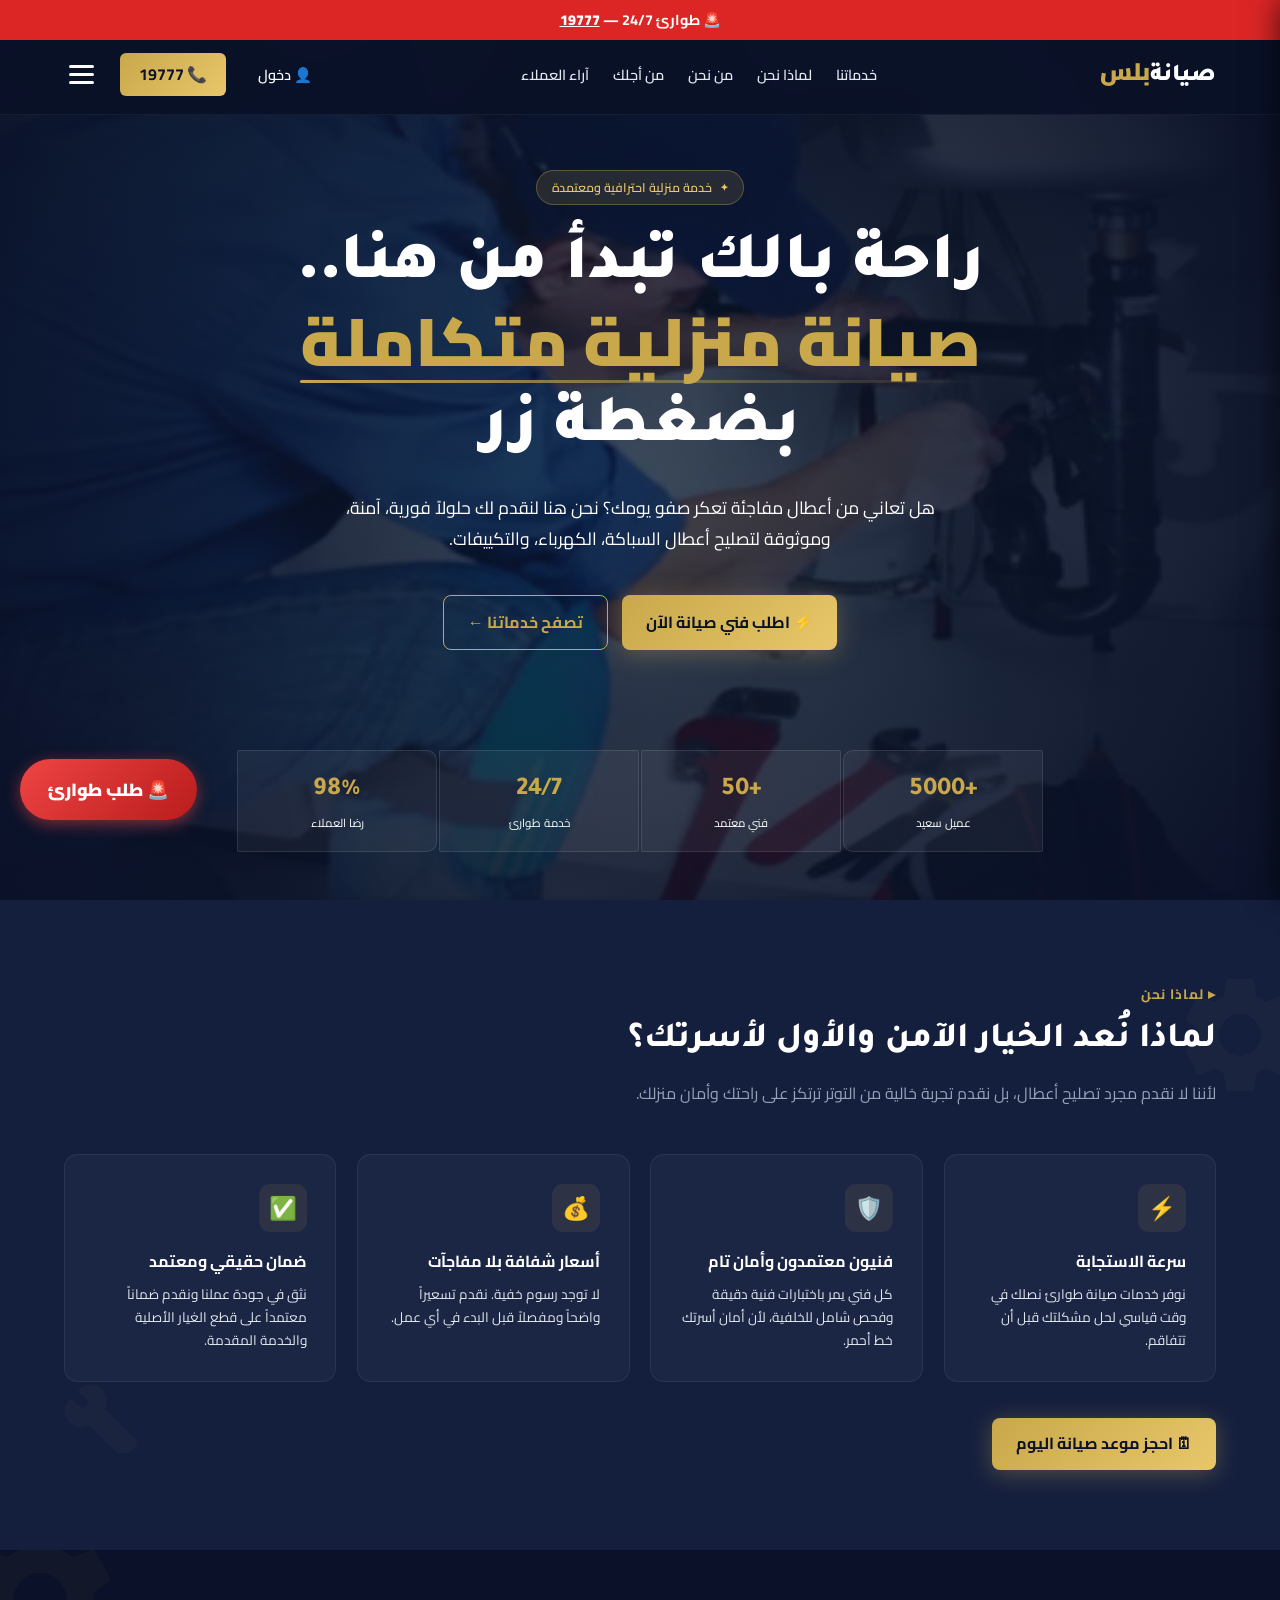
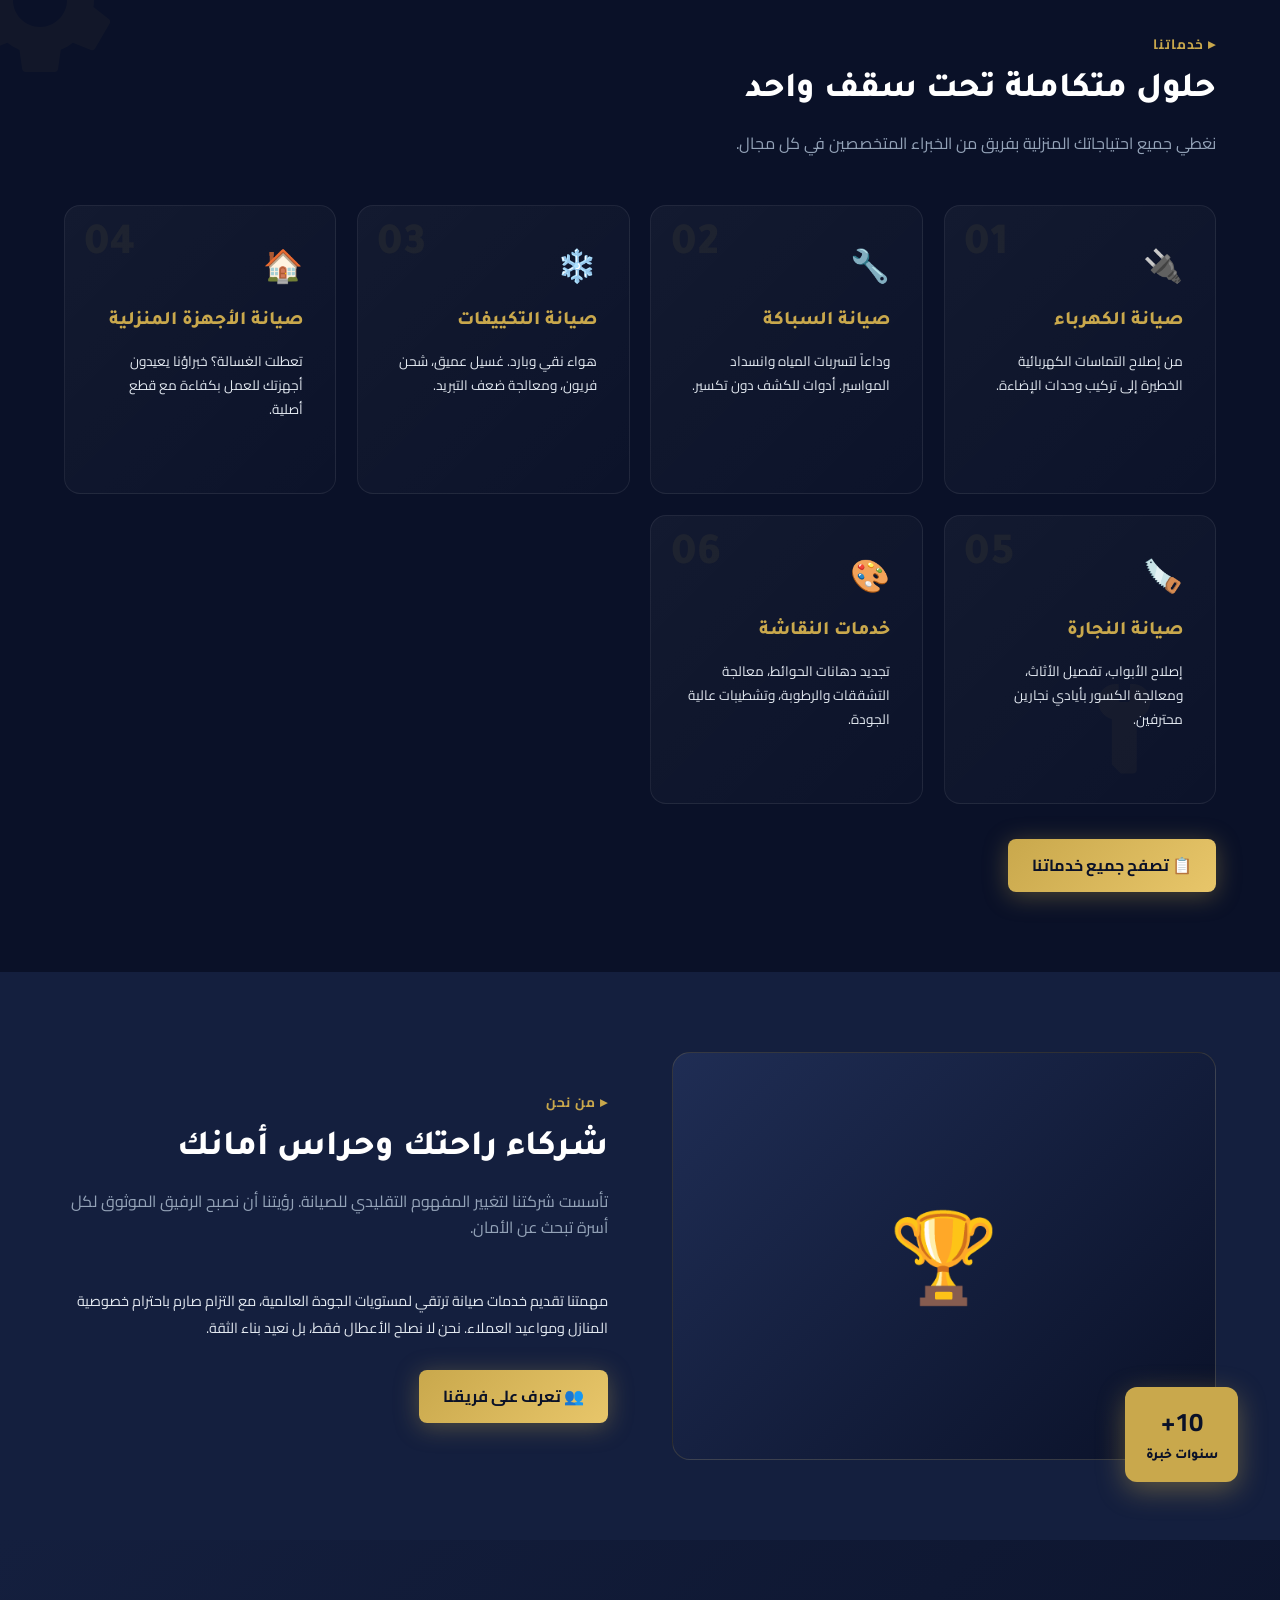
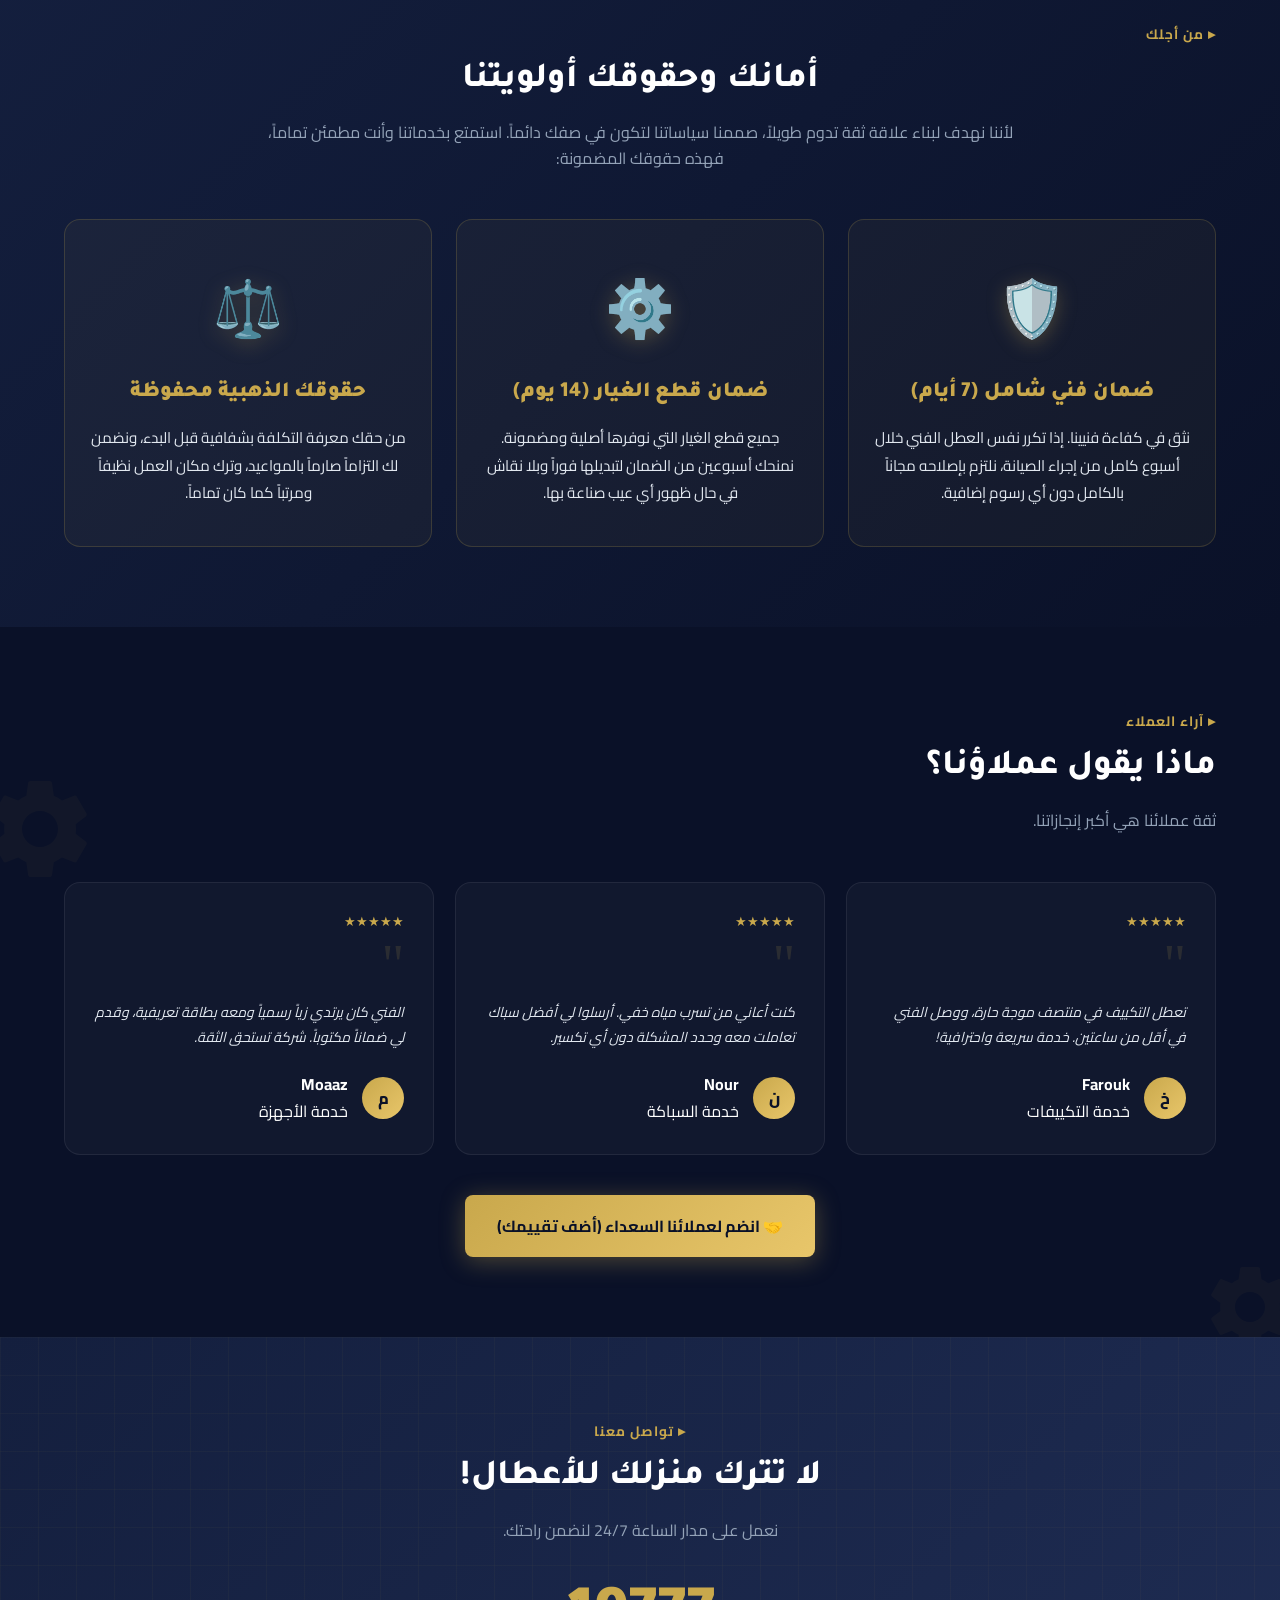
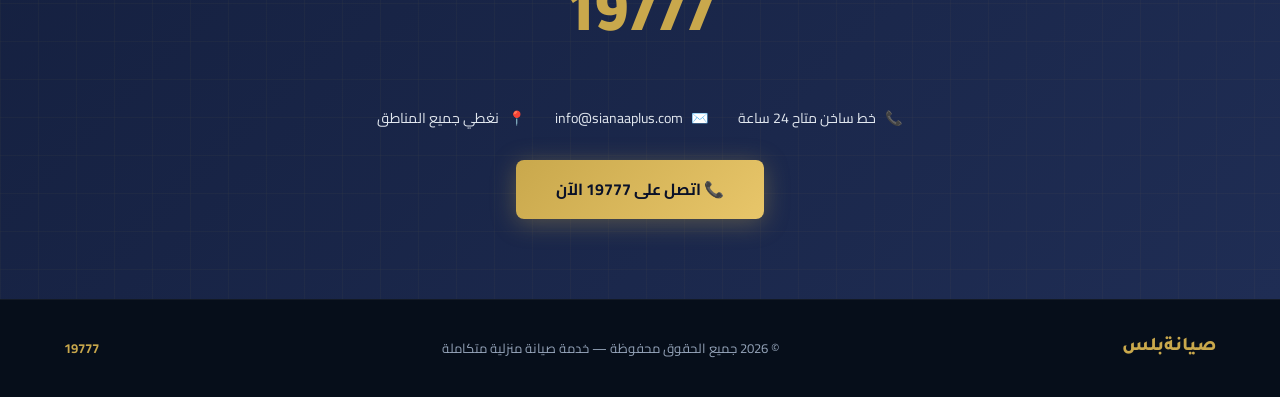
==== commit a0f5dcc3: "Add files via upload" ====
--- a/index.html
+++ b/index.html
@@ -20,44 +20,48 @@
 a { text-decoration: none; }
 
 /* ── NAVBAR & EBAR ── */
-.ebar { background: #dc2626; color: white; text-align: center; padding: 0.5rem; font-weight: 700; font-size: 0.9rem; position: fixed; top: 0; width: 100%; z-index: 100; }
+.ebar { background: #dc2626; color: white; text-align: center; padding: 0.5rem; font-weight: 700; font-size: 0.9rem; position: fixed; top: 0; width: 100%; z-index: 1000; transition: transform 0.3s ease; }
 .ebar a { color: white; text-decoration: underline; }
 .navbar-offset { height: 36px; }
-.navbar { position: fixed; top: 36px; width: 100%; background: rgba(10,17,40,0.95); backdrop-filter: blur(10px); display: flex; justify-content: space-between; align-items: center; padding: 1rem 5%; z-index: 99; border-bottom: 1px solid rgba(255,255,255,0.05); transition: 0.3s; }
+.navbar { position: fixed; top: 36px; width: 100%; background: rgba(10,17,40,0.95); backdrop-filter: blur(10px); display: flex; justify-content: space-between; align-items: center; padding: 1rem 5%; z-index: 999; border-bottom: 1px solid rgba(255,255,255,0.05); transition: top 0.3s ease; }
 .nav-logo { font-family: 'Tajawal', sans-serif; font-size: 1.5rem; font-weight: 900; color: var(--white); }
 .nav-logo span { color: var(--gold); }
-.nav-links { display: flex; gap: 1.5rem; list-style: none; }
-.nav-links a { color: var(--body-text); font-weight: 600; font-size: 0.9rem; transition: color 0.3s; }
+
+/* إصلاح الروابط لتكون أفقية بشكل إجباري */
+.nav-links { display: flex !important; flex-direction: row !important; gap: 1.5rem; list-style: none; margin: 0; padding: 0; align-items: center; }
+.nav-links li { display: inline-block; }
+.nav-links a { color: var(--body-text); font-weight: 600; font-size: 0.9rem; transition: color 0.3s; white-space: nowrap; }
 .nav-links a:hover { color: var(--gold); }
-.nav-actions { display: flex; gap: 1rem; align-items: center; }
-.nav-login-btn { color: var(--white); font-size: 0.9rem; font-weight: 600; transition: color 0.3s; cursor: pointer; }
+
+.nav-actions { display: flex; gap: 1rem; align-items: center; flex-wrap: nowrap; }
+.nav-login-btn { color: var(--white); font-size: 0.9rem; font-weight: 600; transition: color 0.3s; cursor: pointer; white-space: nowrap; }
 .nav-login-btn:hover { color: var(--gold); }
-.nav-cta-btn { background: linear-gradient(135deg, var(--gold), var(--gold-light)); color: var(--navy); padding: 0.5rem 1.2rem; border-radius: 6px; font-weight: 700; transition: 0.3s; }
+.nav-cta-btn { background: linear-gradient(135deg, var(--gold), var(--gold-light)); color: var(--navy); padding: 0.5rem 1.2rem; border-radius: 6px; font-weight: 700; transition: 0.3s; white-space: nowrap; }
 .nav-cta-btn:hover { transform: translateY(-2px); box-shadow: 0 4px 15px rgba(201,168,76,0.3); }
 
-/* أزرار طلباتي والاستفسارات (مخفية في الشاشات الصغيرة) */
-.my-orders-btn { display: none; align-items: center; gap: 0.4rem; background: rgba(59, 130, 246, 0.1); border: 1px solid rgba(59, 130, 246, 0.4); padding: 0.4rem 0.8rem; border-radius: 6px; color: #93c5fd; font-size: 0.85rem; font-weight: 700; transition: 0.2s; cursor: pointer; }
+/* أزرار طلباتي والاستفسارات */
+.my-orders-btn { display: none; align-items: center; gap: 0.4rem; background: rgba(59, 130, 246, 0.1); border: 1px solid rgba(59, 130, 246, 0.4); padding: 0.4rem 0.8rem; border-radius: 6px; color: #93c5fd; font-size: 0.85rem; font-weight: 700; transition: 0.2s; cursor: pointer; white-space: nowrap; }
 .my-orders-btn:hover { background: rgba(59, 130, 246, 0.2); color: white; }
 .complaints-btn { background: rgba(201, 168, 76, 0.1); border: 1px solid rgba(201, 168, 76, 0.4); color: var(--gold); }
 .complaints-btn:hover { background: rgba(201, 168, 76, 0.2); color: var(--gold-light); }
 
 /* 🟢 زر الثلاث شرط (Hamburger) 🟢 */
-.hamburger { display: flex; background: none; border: none; cursor: pointer; flex-direction: column; gap: 5px; padding: 5px; }
+.hamburger { display: flex; background: none; border: none; cursor: pointer; flex-direction: column; gap: 5px; padding: 5px; margin-right: 5px;}
 .hamburger span { width: 25px; height: 3px; background: var(--white); border-radius: 2px; transition: 0.3s; }
 .hamburger:hover span { background: var(--gold); }
 
 /* 🟢 القائمة الجانبية (Sidebar) 🟢 */
-.sidebar { position: fixed; top: 0; right: -320px; width: 320px; height: 100vh; background: var(--navy-mid); z-index: 1001; transition: right 0.3s ease; box-shadow: -5px 0 25px rgba(0,0,0,0.5); display: flex; flex-direction: column; border-left: 1px solid rgba(201,168,76,0.2); }
+.sidebar { position: fixed; top: 0; right: -320px; width: 320px; height: 100vh; background: var(--navy-mid); z-index: 10001; transition: right 0.3s ease; box-shadow: -5px 0 25px rgba(0,0,0,0.5); display: flex; flex-direction: column; border-left: 1px solid rgba(201,168,76,0.2); }
 .sidebar.open { right: 0; }
-.sidebar-overlay { position: fixed; inset: 0; background: rgba(10,17,40,0.8); backdrop-filter: blur(4px); z-index: 1000; opacity: 0; pointer-events: none; transition: opacity 0.3s ease; }
+.sidebar-overlay { position: fixed; inset: 0; background: rgba(10,17,40,0.8); backdrop-filter: blur(4px); z-index: 10000; opacity: 0; pointer-events: none; transition: opacity 0.3s ease; }
 .sidebar-overlay.open { opacity: 1; pointer-events: auto; }
 .sidebar-header { padding: 1rem; display: flex; justify-content: flex-end; }
 .close-sidebar { background: rgba(255,255,255,0.05); border: none; color: var(--white); width: 35px; height: 35px; border-radius: 50%; cursor: pointer; font-size: 1.2rem; transition: 0.2s; display: flex; align-items: center; justify-content: center; }
 .close-sidebar:hover { background: rgba(239,68,68,0.2); color: #ef4444; }
 
-/* بروفايل العميل في القائمة الجانبية */
+/* بروفايل العميل في القائمة الجانبية والصورة */
 .sidebar-profile { padding: 0 1.5rem 1.5rem; border-bottom: 1px solid rgba(255,255,255,0.05); text-align: center; }
-.sp-avatar { width: 80px; height: 80px; border-radius: 50%; background: linear-gradient(135deg, var(--gold), var(--gold-light)); color: var(--navy); display: flex; align-items: center; justify-content: center; font-size: 2.5rem; font-weight: 900; margin: 0 auto 1rem; border: 3px solid rgba(201,168,76,0.3); }
+.sp-avatar { width: 80px; height: 80px; border-radius: 50%; background: linear-gradient(135deg, var(--gold), var(--gold-light)); color: var(--navy); display: flex; align-items: center; justify-content: center; font-size: 2.5rem; font-weight: 900; margin: 0 auto 1rem; border: 3px solid rgba(201,168,76,0.3); position: relative; overflow: hidden; cursor: pointer; transition: 0.3s; }
 .sp-name { font-family: 'Tajawal', sans-serif; font-size: 1.2rem; font-weight: 800; color: var(--white); margin-bottom: 0.3rem; }
 .sp-info { font-size: 0.8rem; color: var(--muted); margin-bottom: 0.2rem; direction: ltr; }
 
@@ -68,6 +72,8 @@
 .sidebar-links li a .icon { font-size: 1.2rem; width: 24px; text-align: center; }
 .logout-link { color: #fca5a5 !important; }
 .logout-link:hover { background: rgba(239,68,68,0.05) !important; color: #ef4444 !important; border-right-color: #ef4444 !important; }
+
+.btn-primary { background: linear-gradient(135deg, var(--gold), var(--gold-light)); color: var(--navy); padding: 0.8rem 1.5rem; border-radius: 8px; font-weight: 700; display: inline-flex; align-items: center; cursor: pointer; border: none; }
 
 /* ── HERO ── */
 .hero { min-height: 100vh; display: flex; align-items: center; justify-content: center; position: relative; background-image: url('plumbing-services-500x500.webp'); background-size: cover; background-position: center; padding: 10rem 5% 15rem; overflow: hidden; }
@@ -81,7 +87,6 @@
 .hero h1 em::after { content:''; position:absolute; bottom:-4px; right:0; left:0; height:3px; background:linear-gradient(90deg,var(--gold),transparent); border-radius:3px }
 .hero-text { font-size:1.1rem; color:var(--white); line-height:1.8; max-width:640px; margin: 0 auto 2.5rem; animation:fadeUp .6s .18s ease both }
 .hero-actions { display:flex; gap:.9rem; justify-content:center; flex-wrap:wrap; animation:fadeUp .6s .26s ease both }
-.btn-primary { background: linear-gradient(135deg, var(--gold), var(--gold-light)); color: var(--navy); padding: 0.8rem 1.5rem; border-radius: 8px; font-weight: 700; display: inline-flex; align-items: center; cursor: pointer; border: none; }
 .btn-outline { background: transparent; border: 1px solid var(--gold); color: var(--gold); padding: 0.8rem 1.5rem; border-radius: 8px; font-weight: 700; display: inline-flex; align-items: center; transition: 0.3s; }
 .btn-outline:hover { background: rgba(201,168,76,0.1); }
 .hero-stats { position:absolute; bottom:3rem; left:5%; right:5%; display:flex; gap:2px; z-index:10; animation:fadeUp .6s .4s ease both; justify-content: center; }
@@ -250,25 +255,28 @@
 .review-textarea:focus { border-color: var(--gold); background: rgba(201,168,76,0.05); }
 
 /* RESPONSIVE */
+.hide-mob { display: inline; }
+
 @media(max-width:900px){ 
   .hero{padding:10rem 5% 18rem} .hero-content{max-width:100%} .hero-text{margin-right:auto;margin-left:auto} .hero-actions{justify-content:center} .hero-stats{bottom:2rem;flex-wrap:wrap;gap:4px; justify-content: space-around;} .stat-card{min-width:calc(50% - 4px); flex: 0 1 calc(50% - 4px); border-radius:6px!important} 
   .about-sec{grid-template-columns:1fr} .about-visual{order:-1} 
-  .hide-mob { display: none; }
-  .nav-links { display: none; }
+  .hide-mob { display: none !important; }
+  .nav-links { display: none !important; } 
   .nav-cta-btn { display: none; }
   .my-orders-btn { padding: 0.4rem; }
 }
 @media(max-width:600px){ .hero{padding:9rem 4% 19rem} .hero h1 { font-size:clamp(1.8rem, 8vw, 2.5rem); } .hero-actions{flex-direction:column;gap:.7rem} .hero-actions a{width:100%;justify-content:center} .contact-items{flex-direction:column;align-items:center;gap:1rem} .bg-tool { opacity: 0.02; } .active-order-widget { right: 10px; left: 10px; width: auto; bottom: 85px; } }
 </style>
 </head>
-<body class="has-ebar">
-
-<div class="ebar">🚨 طوارئ 24/7 — اتصل الآن: <a href="tel:19777">19777</a></div>
-<div class="navbar-offset"></div>
+<body>
+
+<div class="ebar">🚨 طوارئ 24/7 — <a href="tel:19777">19777</a></div>
 
 <nav class="navbar">
-  <a href="index.html" class="nav-logo">صيانة<span>بلس</span></a>
-  
+  <div class="nav-logo">
+      <a href="index.html" class="nav-logo" style="margin-left: 15px;">صيانة<span>بلس</span></a>
+  </div>
+
   <ul class="nav-links hide-mob">
     <li><a href="#services">خدماتنا</a></li>
     <li><a href="#why">لماذا نحن</a></li>
@@ -282,11 +290,13 @@
     <button class="my-orders-btn complaints-btn" id="complaints-btn" onclick="openComplaint()">💬 <span class="hide-mob">استفسارات</span></button>
     <button class="my-orders-btn" id="my-orders-btn" onclick="openMyOrders()">📦 <span class="hide-mob">طلباتي</span></button>
 
+    <!-- 🟢 شارة العميل مع رابط لصفحة الحساب الشخصي 🟢 -->
     <span id="user-badge" style="display:none" class="hide-mob"></span>
+    
     <a href="auth.html" class="nav-login-btn hide-mob" id="login-nav-btn">👤 دخول</a>
     <a href="tel:19777" class="nav-cta-btn hide-mob">📞 19777</a>
     
-    <!-- 🟢 زر الثلاث شرط لفتح القائمة الجانبية (ظاهر دائماً) 🟢 -->
+    <!-- زر القائمة الجانبية -->
     <button class="hamburger" id="ham" onclick="openSidebar()" aria-label="قائمة">
         <span></span><span></span><span></span>
     </button>
@@ -300,11 +310,13 @@
     <button class="close-sidebar" onclick="closeSidebar()">✕</button>
   </div>
   
-  <!-- بيانات بروفايل العميل ستُحقن هنا -->
+  <!-- بيانات بروفايل العميل -->
   <div class="sidebar-profile" id="sidebar-profile"></div>
   
   <ul class="sidebar-links">
      <li><a href="index.html"><span class="icon">🏠</span> الرئيسية</a></li>
+     <!-- 🟢 رابط صفحة الحساب الشخصي 🟢 -->
+     <li><a href="profile.html"><span class="icon">⚙️</span> حسابي الشخصي</a></li>
      <li><a href="technicians.html"><span class="icon">👨‍🔧</span> تصفح الفنيين</a></li>
      <li><a href="#" onclick="closeSidebar(); openMyOrders();"><span class="icon">📦</span> طلباتي</a></li>
      <li><a href="#" onclick="closeSidebar(); openComplaint();"><span class="icon">💬</span> الاستفسارات والشكاوى</a></li>
@@ -328,7 +340,7 @@
   </div>
   <div class="hero-stats">
     <div class="stat-card"><div class="stat-num">+5000</div><div class="stat-lbl">عميل سعيد</div></div>
-    <div class="stat-card"><div class="stat-num">+200</div><div class="stat-lbl">فني معتمد</div></div>
+    <div class="stat-card"><div class="stat-num">+50</div><div class="stat-lbl">فني معتمد</div></div>
     <div class="stat-card"><div class="stat-num">24/7</div><div class="stat-lbl">خدمة طوارئ</div></div>
     <div class="stat-card"><div class="stat-num">98%</div><div class="stat-lbl">رضا العملاء</div></div>
   </div>
@@ -359,12 +371,17 @@
   <div class="section-tag" style="position:relative; z-index:2;">▸ خدماتنا</div>
   <h2 class="section-title" style="position:relative; z-index:2;">حلول متكاملة تحت سقف واحد</h2>
   <p class="section-sub" style="position:relative; z-index:2;">نغطي جميع احتياجاتك المنزلية بفريق من الخبراء المتخصصين في كل مجال.</p>
+  
+  <!-- 🟢 كروت الخدمات شاملة الأقسام الجديدة 🟢 -->
   <div class="svc-grid reveal">
     <div class="svc-card"><span class="svc-num">01</span><span class="svc-icon">🔌</span><h3>صيانة الكهرباء</h3><p>من إصلاح التماسات الكهربائية الخطيرة إلى تركيب وحدات الإضاءة.</p><a href="technicians.html?filter=electric" class="svc-link">اطلب الخدمة ←</a></div>
     <div class="svc-card"><span class="svc-num">02</span><span class="svc-icon">🔧</span><h3>صيانة السباكة</h3><p>وداعاً لتسربات المياه وانسداد المواسير. أدوات للكشف دون تكسير.</p><a href="technicians.html?filter=plumbing" class="svc-link">اطلب الخدمة ←</a></div>
     <div class="svc-card"><span class="svc-num">03</span><span class="svc-icon">❄️</span><h3>صيانة التكييفات</h3><p>هواء نقي وبارد. غسيل عميق، شحن فريون، ومعالجة ضعف التبريد.</p><a href="technicians.html?filter=ac" class="svc-link">اطلب الخدمة ←</a></div>
     <div class="svc-card"><span class="svc-num">04</span><span class="svc-icon">🏠</span><h3>صيانة الأجهزة المنزلية</h3><p>تعطلت الغسالة؟ خبراؤنا يعيدون أجهزتك للعمل بكفاءة مع قطع أصلية.</p><a href="technicians.html?filter=appliances" class="svc-link">اطلب الخدمة ←</a></div>
-  </div>
+    <div class="svc-card"><span class="svc-num">05</span><span class="svc-icon">🪚</span><h3>صيانة النجارة</h3><p>إصلاح الأبواب، تفصيل الأثاث، ومعالجة الكسور بأيادي نجارين محترفين.</p><a href="technicians.html?filter=carpentry" class="svc-link">اطلب الخدمة ←</a></div>
+    <div class="svc-card"><span class="svc-num">06</span><span class="svc-icon">🎨</span><h3>خدمات النقاشة</h3><p>تجديد دهانات الحوائط، معالجة التشققات والرطوبة، وتشطيبات عالية الجودة.</p><a href="technicians.html?filter=painting" class="svc-link">اطلب الخدمة ←</a></div>
+  </div>
+  
   <div style="margin-top:2.2rem; position:relative; z-index:2;"><a href="technicians.html" class="btn-primary">📋 تصفح جميع خدماتنا</a></div>
 </section>
 
@@ -389,21 +406,16 @@
   <p class="section-sub" style="text-align: center; max-width: 750px; margin: 0 auto;">لأننا نهدف لبناء علاقة ثقة تدوم طويلاً، صممنا سياساتنا لتكون في صفك دائماً. استمتع بخدماتنا وأنت مطمئن تماماً، فهذه حقوقك المضمونة:</p>
   
   <div class="fy-grid reveal">
-    <!-- كارت الضمان الفني -->
     <div class="fy-card">
       <span class="fy-icon">🛡️</span>
       <h3>ضمان فني شامل (7 أيام)</h3>
       <p>نثق في كفاءة فنيينا. إذا تكرر نفس العطل الفني خلال أسبوع كامل من إجراء الصيانة، نلتزم بإصلاحه مجاناً بالكامل دون أي رسوم إضافية.</p>
     </div>
-    
-    <!-- كارت ضمان قطع الغيار -->
     <div class="fy-card">
       <span class="fy-icon">⚙️</span>
       <h3>ضمان قطع الغيار (14 يوم)</h3>
       <p>جميع قطع الغيار التي نوفرها أصلية ومضمونة. نمنحك أسبوعين من الضمان لتبديلها فوراً وبلا نقاش في حال ظهور أي عيب صناعة بها.</p>
     </div>
-    
-    <!-- كارت حقوق العميل -->
     <div class="fy-card">
       <span class="fy-icon">⚖️</span>
       <h3>حقوقك الذهبية محفوظة</h3>
@@ -493,7 +505,7 @@
         <span style="padding: 0 10px;">أو للرد الفوري</span>
         <hr style="flex: 1; border: none; border-bottom: 1px solid rgba(255,255,255,0.1);">
       </div>
-      <a href="https://wa.me/201XXXXXXXXX" target="_blank" class="btn-whatsapp">
+      <a href="https://chat.whatsapp.com/BEqvEKZvN4E5IlZOavYj9v?mode=gi_t" target="_blank" class="btn-whatsapp">
         <svg viewBox="0 0 24 24" width="22" height="22"><path d="M17.472 14.382c-.297-.149-1.758-.867-2.03-.967-.273-.099-.471-.148-.67.15-.197.297-.767.966-.94 1.164-.173.199-.347.223-.644.075-.297-.15-1.255-.463-2.39-1.295-.883-.646-1.479-1.443-1.653-1.742-.173-.297-.018-.458.13-.606.134-.133.298-.347.446-.52.149-.174.198-.298.298-.497.099-.198.05-.371-.025-.52-.075-.149-.669-1.612-.916-2.207-.242-.579-.487-.5-.669-.51-.173-.008-.371-.01-.57-.01-.198 0-.52.074-.792.372-.272.297-1.04 1.016-1.04 2.479 0 1.462 1.065 2.875 1.213 3.074.149.198 2.096 3.2 5.077 4.487.709.306 1.262.489 1.694.625.712.227 1.36.195 1.871.118.571-.085 1.758-.719 2.006-1.413.248-.694.248-1.289.173-1.413-.074-.124-.272-.198-.57-.347m-5.421 7.403h-.004a9.87 9.87 0 01-5.031-1.378l-.361-.214-3.741.982.998-3.648-.235-.374a9.86 9.86 0 01-1.51-5.26c.001-5.45 4.436-9.884 9.888-9.884 2.64 0 5.122 1.03 6.988 2.898a9.825 9.825 0 012.893 6.994c-.003 5.45-4.437 9.884-9.885 9.884m8.413-18.297A11.815 11.815 0 0012.05 0C5.495 0 .16 5.335.157 11.892c0 2.096.547 4.142 1.588 5.945L.057 24l6.305-1.654a11.882 11.882 0 005.683 1.448h.005c6.554 0 11.89-5.335 11.893-11.893a11.821 11.821 0 00-3.48-8.413Z"/></svg>
         تواصل عبر واتساب
       </a>
@@ -525,8 +537,10 @@
     <button class="modal-close" style="right: 1rem; left: auto; font-size: 1.2rem; background: transparent; color: var(--gold);" onclick="backToOrders()" title="العودة للقائمة">→</button>
     <div class="modal-title" style="margin-bottom: 1.5rem; font-size: 1.3rem; text-align:center;">تفاصيل <em>الطلب</em> 📄</div>
     
+    <!-- منطقة حقن التفاصيل -->
     <div class="order-details-card" id="od-content"></div>
     
+    <!-- زر تقديم شكوى خاص بهذا الطلب -->
     <div style="display: flex; gap: 1rem; margin-top: 1rem;">
         <button class="btn-primary btn-danger" style="flex: 1; justify-content: center; font-size: 0.85rem; border:none; padding:1rem;" id="od-complaint-btn">⚠️ تقديم شكوى أو استفسار</button>
     </div>
@@ -536,7 +550,7 @@
 <!-- 🟢 نافذة الطوارئ (SOS) 🟢 -->
 <div class="sos-ov" id="sos-ov">
   <div class="modal-box">
-    <button class="modal-close" onclick="closeSOS()">✕</button>
+    <button class="sos-close" onclick="closeSOS()" style="position: absolute !important; top: 1rem !important; left: 1rem !important; background: rgba(255,255,255,.05) !important; border: none !important; color: var(--muted) !important; width: 32px !important; height: 32px !important; border-radius: 50% !important; cursor: pointer !important; font-size: 1rem !important; display: flex !important; align-items: center !important; justify-content: center !important; transition: 0.2s !important; z-index: 10;">✕</button>
     <div class="sos-header" style="text-align: center; margin-bottom: 1.5rem;">
       <div style="font-size: 3rem; animation: shake 0.5s infinite; display: inline-block;">🚨</div>
       <h2 style="color: #ef4444; font-family: 'Tajawal', sans-serif; font-weight: 900;">خدمة الطوارئ السريعة</h2>
@@ -551,6 +565,9 @@
           <option value="electric">⚡ ماس أو عطل كهربائي خطير</option>
           <option value="plumbing">💧 كسر ماسورة أو تسرب مياه ضخم</option>
           <option value="ac">❄️ عطل تكييف مفاجئ</option>
+          <!-- 🟢 الأقسام الجديدة المضافة هنا 🟢 -->
+          <option value="carpentry">🪚 كسر في الأبواب أو الأقفال (نجارة)</option>
+          <option value="painting">🎨 طوارئ دهانات/نقاشة</option>
         </select>
       </div>
       <div style="margin-bottom: 1rem;">
@@ -606,6 +623,8 @@
           <option value="plumbing">صيانة سباكة</option>
           <option value="ac">صيانة تكييفات</option>
           <option value="appliances">صيانة أجهزة منزلية</option>
+          <option value="carpentry">صيانة نجارة</option>
+          <option value="painting">خدمات نقاشة</option>
         </select>
       </div>
 
@@ -649,7 +668,35 @@
 </div>
 
 <script>
-// ── USER STATUS ──
+// ── التمرير وتثبيت النافبار ──
+window.addEventListener('scroll', () => {
+  const ebar = document.querySelector('.ebar');
+  const navbar = document.querySelector('.navbar');
+  if (window.scrollY > 36) {
+    ebar.style.transform = 'translateY(-100%)';
+    navbar.style.top = '0';
+  } else {
+    ebar.style.transform = 'translateY(0)';
+    navbar.style.top = '36px';
+  }
+});
+
+// ── دالة إرسال آمنة وسريعة تمنع التعليق ──
+async function fetchWithFallback(url, options = {}) {
+    if (window.location.protocol === 'file:') throw new Error('Local execution');
+    const controller = new AbortController();
+    const timeoutId = setTimeout(() => controller.abort(), 1500); 
+    try {
+        const response = await fetch(url, { ...options, signal: controller.signal });
+        clearTimeout(timeoutId);
+        return response;
+    } catch (err) {
+        clearTimeout(timeoutId);
+        throw err;
+    }
+}
+
+// ── USER STATUS & ACTIONS ──
 const status = sessionStorage.getItem('loggedIn');
 const via = sessionStorage.getItem('via') || '';
 const name = sessionStorage.getItem('userName') || '';
@@ -664,20 +711,26 @@
   document.getElementById('complaints-btn').style.display = 'inline-flex';
   
   if(status === 'true'){
-    badge.style.display = 'inline-block';
-    badge.textContent = name ? '👋 ' + name.split(' ')[0] : via ? '✅ ' + via : '✅ مرحباً';
-    if(loginBtn) {
-      loginBtn.textContent = '🚪 خروج';
-      loginBtn.href = '#';
-      loginBtn.onclick = function(e){ e.preventDefault(); logoutUser(); };
-    }
+    badge.style.display = 'inline-flex';
+    badge.style.alignItems = 'center';
+    badge.style.gap = '10px';
+    badge.style.cssText = 'display:inline-flex; align-items:center; gap:8px; font-size:.85rem; color:var(--gold); font-weight:700; padding:.2rem .8rem; background:rgba(201,168,76,.1); border-radius:6px; border:1px solid rgba(201,168,76,.2);';
+    
+    // 🟢 رابط حسابي الشخصي تمت إضافته هنا للاسم نفسه 🟢
+    badge.innerHTML = `
+        <a href="profile.html" style="color: var(--white); text-decoration: none; transition: 0.2s;" onmouseover="this.style.color='var(--gold)'" onmouseout="this.style.color='var(--white)'">${name ? '👋 ' + name.split(' ')[0] : via ? '✅ ' + via : '✅ مرحباً'}</a>
+        <span style="color:rgba(255,255,255,0.2); margin: 0 5px;">|</span>
+        <a href="#" onclick="event.preventDefault(); logoutUser();" style="color: #ef4444; font-size: 0.8rem; font-weight:700; transition:0.2s;">خروج 🚪</a>
+    `;
+    if(loginBtn) loginBtn.style.display = 'none'; 
   } else if(status === 'guest'){
     badge.style.display = 'inline-block';
+    badge.style.cssText = 'display:inline-block;font-size:.76rem;color:var(--muted);font-weight:600;padding:.28rem .7rem;background:rgba(255,255,255,.05);border-radius:6px;border:1px solid rgba(255,255,255,.1)';
     badge.textContent = '👤 زائر';
   }
 }
 
-// ── 🟢 وظائف القائمة الجانبية (Sidebar) 🟢 ──
+// ── 🟢 وظائف القائمة الجانبية والصورة الشخصية (Sidebar) 🟢 ──
 function openSidebar() {
   document.getElementById('sidebar').classList.add('open');
   document.getElementById('sidebar-overlay').classList.add('open');
@@ -688,8 +741,17 @@
 
   if(status === 'true') {
     const firstLetter = name ? name.charAt(0) : 'ع';
+    const savedPic = localStorage.getItem('profilePic_' + name);
+    
+    let avatarContent = savedPic 
+        ? `<img src="${savedPic}" alt="صورة المستخدم" style="width:100%; height:100%; object-fit:cover;">`
+        : firstLetter;
+
+    // 🟢 الضغط على الصورة ينقل لصفحة الحساب (profile.html) مباشرة 🟢
     profileDiv.innerHTML = `
-      <div class="sp-avatar">${firstLetter}</div>
+      <div class="sp-avatar" onclick="window.location.href='profile.html'" style="cursor:pointer;" title="إعدادات الحساب">
+        ${avatarContent}
+      </div>
       <div class="sp-name">${name}</div>
       <div class="sp-info">📱 محفوظ في الحساب</div>
       <div class="sp-info">✉️ عميل صيانة بلس المميز</div>
@@ -756,31 +818,36 @@
 
     const payload = { userName, contact, subject, message };
 
+    const btn = document.getElementById('comp-submit-btn');
+    const oldText = btn.innerHTML;
+    btn.innerHTML = 'جاري الإرسال... ⏳';
+    btn.disabled = true;
+
     try {
-        const btn = document.getElementById('comp-submit-btn');
-        const oldText = btn.innerHTML;
-        btn.innerHTML = 'جاري الإرسال... ⏳';
-
-        const res = await fetch('api/complaint.php', {
+        const res = await fetchWithFallback('api/complaint.php', {
             method: 'POST',
             headers: { 'Content-Type': 'application/json' },
             body: JSON.stringify(payload)
         });
-
-        if(res.ok) {
-            document.getElementById('complaint-form').style.display = 'none';
-            document.getElementById('comp-ok').style.display = 'block';
-        } else {
-            alert('حدث خطأ في السيرفر أثناء الإرسال.');
-        }
-        btn.innerHTML = oldText;
     } catch(err) {
+        console.log("Offline mode: Complaint saved locally.");
+    } finally {
         document.getElementById('complaint-form').style.display = 'none';
         document.getElementById('comp-ok').style.display = 'block';
+        btn.innerHTML = oldText;
+        btn.disabled = false;
     }
 }
 
 // ── سجل طلباتي وتفاصيل الطلب ──
+function saveToOrderHistory(orderData) {
+    let history = JSON.parse(localStorage.getItem(historyKey)) || [];
+    orderData.timestamp = new Date().toLocaleString('ar-EG');
+    orderData.orderStatus = 'active';
+    history.unshift(orderData);
+    localStorage.setItem(historyKey, JSON.stringify(history));
+}
+
 function openMyOrders() {
     const listContainer = document.getElementById('orders-list');
     let history = JSON.parse(localStorage.getItem(historyKey)) || [];
@@ -890,7 +957,7 @@
   }, 300);
 }
 
-function submitSOS() {
+async function submitSOS() {
   const type = document.getElementById('sos-type').value;
   const phone = document.getElementById('sos-phone').value;
   const addr = document.getElementById('sos-addr').value;
@@ -900,21 +967,46 @@
     return;
   }
 
-  const svcName = type === 'electric' ? '⚡ طوارئ كهرباء' : type === 'plumbing' ? '💧 طوارئ سباكة' : '❄️ طوارئ تكييف';
+  const svcName = type === 'electric' ? '⚡ طوارئ كهرباء' : 
+                  type === 'plumbing' ? '💧 طوارئ سباكة' : 
+                  type === 'ac' ? '❄️ طوارئ تكييف' :
+                  type === 'carpentry' ? '🪚 طوارئ نجارة' :
+                  type === 'painting' ? '🎨 طوارئ نقاشة' : '🚨 طوارئ عامة';
+                  
   const emergencySvg = '<svg viewBox="0 0 100 100"><circle cx="50" cy="50" r="45" fill="#ef4444"/><text x="50" y="65" font-size="40" text-anchor="middle" fill="#fff">🚨</text></svg>';
-  const order = { techName: 'فني طوارئ (أقرب متاح)', svc: svcName, svg: emergencySvg, userName: 'عميل طوارئ ('+phone+')', address: addr, eta: '10 - 15 دقيقة (أولوية)' };
+  const order = { techName: 'فني طوارئ (أقرب متاح)', svc: svcName, svg: emergencySvg, userName: 'عميل طوارئ', phone: phone, address: addr, eta: '10 - 15 دقيقة (أولوية)' };
   
-  localStorage.setItem(activeKey, JSON.stringify(order));
-
-  let history = JSON.parse(localStorage.getItem(historyKey)) || [];
-  order.timestamp = new Date().toLocaleString('ar-EG');
-  order.orderStatus = 'active';
-  history.unshift(order);
-  localStorage.setItem(historyKey, JSON.stringify(history));
-
-  document.getElementById('sos-form').style.display = 'none';
-  document.getElementById('sos-ok').style.display = 'block';
-  renderActiveOrder();
+  const sosData = { type, phone, address: addr };
+  const btn = document.querySelector('.btn-sos-submit');
+  const oldText = btn.innerHTML;
+  btn.innerHTML = 'جاري إرسال الاستغاثة... ⏳';
+  btn.disabled = true;
+
+  try {
+    const res = await fetchWithFallback('api/sos.php', {
+      method: 'POST',
+      headers: { 'Content-Type': 'application/json' },
+      body: JSON.stringify(sosData)
+    });
+  } catch(err) {
+    console.log("Local SOS Executed");
+  } finally {
+      localStorage.setItem(activeKey, JSON.stringify(order));
+      
+      // الحفظ التلقائي في سجل الطلبات
+      let history = JSON.parse(localStorage.getItem(historyKey)) || [];
+      order.timestamp = new Date().toLocaleString('ar-EG');
+      order.orderStatus = 'active';
+      history.unshift(order);
+      localStorage.setItem(historyKey, JSON.stringify(history));
+
+      document.getElementById('sos-form').style.display = 'none';
+      document.getElementById('sos-ok').style.display = 'block';
+      renderActiveOrder();
+      
+      btn.innerHTML = oldText;
+      btn.disabled = false;
+  }
 }
 
 function getLocation() {
@@ -1020,16 +1112,19 @@
 }
 function cancelOrder() {
   localStorage.removeItem(activeKey);
+  
+  // تحويل الطلب الأخير لـ مكتمل عند إنهاء الويدجت
   let history = JSON.parse(localStorage.getItem(historyKey)) || [];
   if(history.length > 0 && history[0].orderStatus === 'active') {
       history[0].orderStatus = 'done';
       localStorage.setItem(historyKey, JSON.stringify(history));
   }
+
   renderActiveOrder();
 }
 
 // ── Animations ──
-const obs = new IntersectionObserver(entries => {
+const animateObs = new IntersectionObserver(entries => {
   entries.forEach(e => {
     if(e.isIntersecting) {
       e.target.style.opacity = 1;
@@ -1044,7 +1139,7 @@
     el.style.opacity = 0;
     el.style.transform = 'translateY(20px)';
     el.style.transition = 'all 0.6s ease';
-    obs.observe(el);
+    animateObs.observe(el);
   });
 });
 </script>
